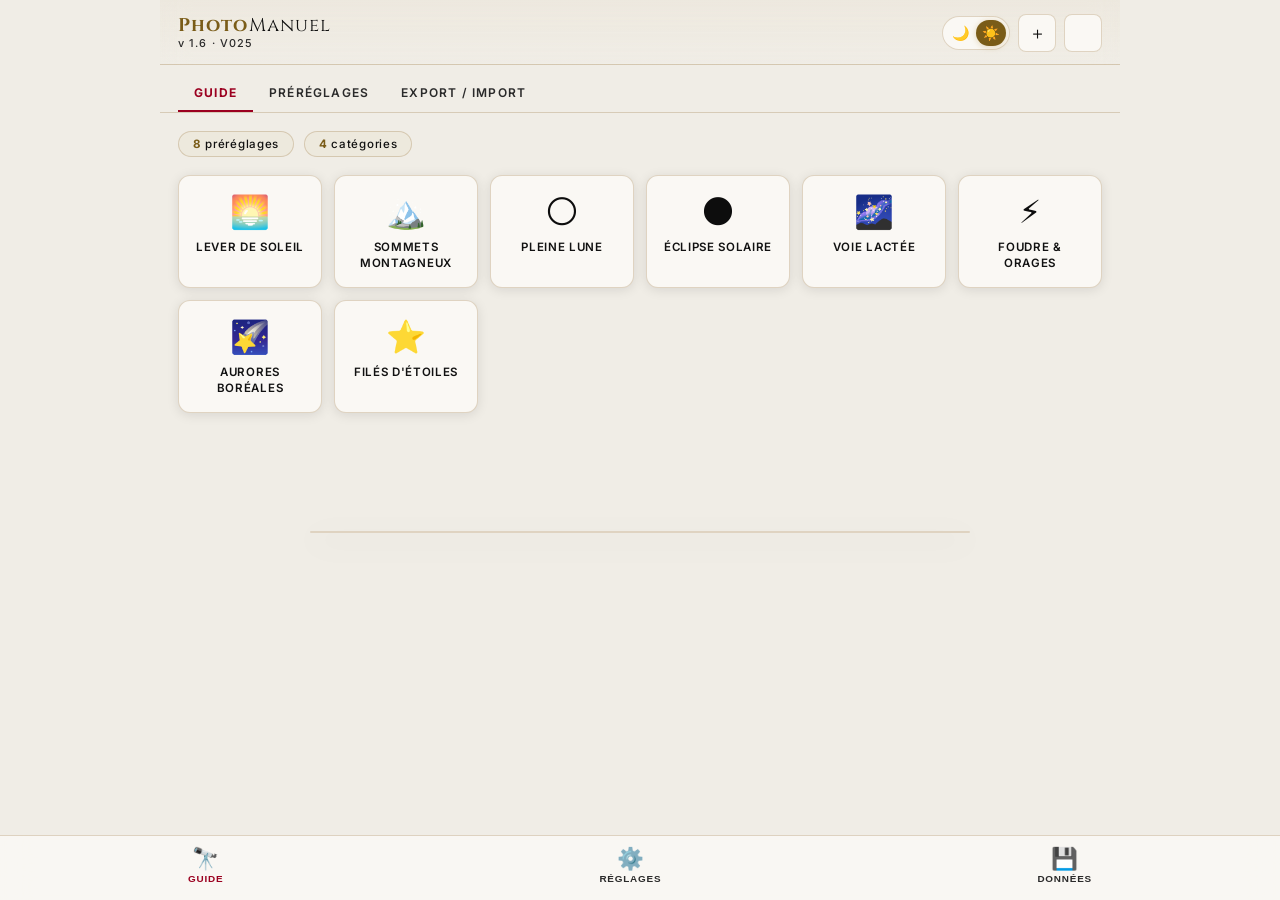
==== index.html @ f12b5c22 "Add files via upload" ====
<!-- 2026-09-20 01:22 (Paris) — V025 — (1) Flèches de navigation agrandies : boutons import/export (data-icon="swap") et agrandir du drawer (data-icon="expand") rendus en SVG via ICONS (js/utils.js, injection dans js/init.js). (2) Pop-up fiche détail de contrôle : ajout de #ctrl-overlay/#ctrl-popup + scripts js/control-data.js et js/control-popup.js. (3) En-tête : V023→V025. -->
<!-- 2026-09-14 01:20 (Paris) — V023 — Ancrage natif de la vue Objectif : ajout des 5 ancres invisibles <circle id="anchor-..."> (ring-focus, ring-zoom, ring-aperture-lens, switch-focus-range, switch-aperture-mode) juste après la balise fermante </g> de lens-hscale-fix, dans le repère final du viewBox (3180×2120) — donc PAS mises à l'échelle une seconde fois par le scale(1.5,1) du groupe. Positions posées par l'utilisateur avec editeur-ancres-vue-objectif.html. La vue Objectif n'est donc plus en repli sur les coordonnées % de CONTROL_COORDS.lens (js/schema-data.js), à l'image des vues avant/arrière. -->
<!-- 2026-09-13 (Paris) — V022 — Correction de la déformation (compression horizontale) de la vue Objectif : le SVG de l'objectif était dessiné pour un viewBox carré (2120×2120) alors que le sujet réel (objectif zoom) est nettement plus large que haut. On enveloppe désormais tout le contenu du SVG objectif dans un <g id="lens-hscale-fix" transform="scale(1.5,1)"> et on élargit le viewBox en conséquence (0 0 3180 2120, soit ×1.5 en largeur, hauteur inchangée) pour restaurer des proportions réalistes (ratio ~3:2, cohérent avec le ratio de la vue avant qui provient de la même caméra/capteur). Comme la mise à l'échelle est uniforme sur toute la largeur ET appliquée à la fois au contenu et au viewBox, les coordonnées de secours en pourcentage (CONTROL_COORDS.lens dans schema-data.js) restent valides sans aucune modification (une position à x% avant reste à x% après, la transformation étant proportionnelle). Facteur 1.5 = estimation raisonnée (à ajuster visuellement si besoin en modifiant uniquement le scale(1.5,1) ET le viewBox width 3180 en conséquence, ex. scale(1.4,1) → viewBox "0 0 2968 2120"). Voir js/schema-drawer.js (VIEW_VIEWBOX.lens, VIEW_MAX_WIDTH_RATIO.lens) et css/styles.css (#svg-lens-wrap) pour les ajustements associés. -->
<!DOCTYPE html>
<html lang="fr" data-theme="dark">
<head>
  <meta charset="UTF-8">
  <meta name="viewport" content="width=device-width, initial-scale=1.0, viewport-fit=cover">
  <meta name="theme-color" content="#0a0c10" id="meta-theme">
  <meta name="mobile-web-app-capable" content="yes">
  <meta name="apple-mobile-web-app-capable" content="yes">
  <meta name="apple-mobile-web-app-status-bar-style" content="black-translucent">
  <meta name="apple-mobile-web-app-title" content="PhotoManuel">
  <link rel="manifest" href="manifest.json">
  <link rel="preconnect" href="https://fonts.googleapis.com">
  <link href="https://fonts.googleapis.com/css2?family=Inter:wght@400;500;600;700&family=Cinzel:wght@600;700&display=swap" rel="stylesheet">
  <title>PhotoManuel — Réglages Manuels</title>
  <link rel="stylesheet" href="css/styles.css">
</head>
<body>
<div id="app">
  <header>
    <div class="logo">
      <div class="logo-title">Photo<span>Manuel</span></div>
      <div class="logo-version">v 1.6 · V025</div>
    </div>
    <div class="header-actions">
      <div class="theme-toggle">
        <button class="theme-btn active" id="btn-dark"  onclick="setTheme('dark')">🌙</button>
        <button class="theme-btn"        id="btn-light" onclick="setTheme('light')">☀️</button>
      </div>
      <button class="btn-icon" onclick="openAddModal()">＋</button>
      <button class="btn-icon" onclick="showTab('io')" data-icon="swap" aria-label="Export / Import"></button>
    </div>
  </header>
  <div class="tabs">
    <div class="tab active" onclick="showTab('guide')"  id="tab-guide">Guide</div>
    <div class="tab"        onclick="showTab('manage')" id="tab-manage">Préréglages</div>
    <div class="tab"        onclick="showTab('io')"     id="tab-io">Export / Import</div>
  </div>
  <section class="section active" id="section-guide">
    <div class="stats-row" id="stats-row"></div>
    <div class="category-grid" id="cat-grid"></div>
  </section>
  <section class="section" id="section-manage">
    <div style="display:flex;align-items:center;justify-content:space-between;margin-bottom:16px">
      <div class="section-label">Tous les préréglages</div>
      <button class="popup-edit-btn" onclick="openAddModal()">+ Nouveau</button>
    </div>
    <div class="preset-list" id="preset-list"></div>
  </section>
  <section class="section" id="section-io">
    <div class="io-card">
      <div class="io-title">📤 Exporter</div>
      <div class="io-desc">Sauvegardez tous vos préréglages dans un fichier JSON.</div>
      <button class="btn-primary" onclick="exportData()">Télécharger la sauvegarde</button>
    </div>
    <div class="io-card">
      <div class="io-title">📥 Importer</div>
      <div class="io-desc">Restaurez depuis un fichier JSON. <strong style="color:var(--amber)">Attention</strong> : remplace les données actuelles.</div>
      <div class="drop-zone" id="drop-zone" onclick="document.getElementById('file-input').click()">
        <div class="drop-zone-icon">📂</div>Déposez un fichier JSON ici ou cliquez pour parcourir
      </div>
      <input type="file" id="file-input" accept=".json" style="display:none" onchange="importData(this)">
    </div>
    <div class="io-card">
      <div class="io-title">🔄 Réinitialiser</div>
      <div class="io-desc">Restaurer les préréglages d'usine.</div>
      <button class="btn-danger" onclick="resetDefaults()" style="margin-left:0">Réinitialiser les données</button>
    </div>
  </section>
</div>

<!-- POPUP DÉTAIL -->
<div class="popup-overlay" id="popup-overlay">
  <div class="popup" id="popup-content"></div>
</div>

<!-- DRAWER SCHÉMA (glisse depuis la droite) -->
<div class="sheet-overlay" id="sheet-overlay" onclick="handleSheetOverlayClick(event)">
  <div class="bottom-sheet" id="bottom-sheet">
    <div class="sheet-handle-bar">
      <div class="sheet-handle" onclick="closeSheet()">📷 Boîtier</div>
    </div>
    <div class="sheet-header">
      <div style="flex:1;min-width:0">
        <div class="sheet-title">Fujifilm X-S20</div>
        <div class="sheet-subtitle" id="sheet-subtitle">Réglages par défaut</div>
      </div>
      <button class="sheet-expand" id="sheet-expand" onclick="toggleExpand()" title="Agrandir" data-icon="expand" aria-label="Agrandir"></button>
      <button class="sheet-close" onclick="closeSheet()">✕</button>
    </div>
    <!-- ═══ NOUVEAU DRAWER : LCD + MINI-CARTES + SCHÉMA ═══ -->
    <!-- Onglets principaux du drawer -->
    <div class="sheet-view-tabs">
      <button class="svt active" id="svt-controls" onclick="switchDrawerTab('controls')">🎛 Commandes</button>
      <button class="svt" id="svt-screen"   onclick="switchDrawerTab('screen')">📺 Écran</button>
      <button class="svt" id="svt-schema"   onclick="switchDrawerTab('schema')">📷 Schéma</button>
    </div>
    <div class="sheet-body">

      <!-- ════ ONGLET COMMANDES : mini-cartes ════ -->
      <div class="drawer-tab active" id="dtab-controls">
        <div class="control-cards" id="control-cards"></div>
      </div>

      <!-- ════ ONGLET ÉCRAN : Info + Live View ════ -->
      <div class="drawer-tab" id="dtab-screen">
        <div class="screen-sub-tabs">
          <button class="sst active" id="sst-info"     onclick="switchScreenTab('info')">ℹ️ Info</button>
          <button class="sst"        id="sst-liveview" onclick="switchScreenTab('liveview')">🎥 Live View</button>
        </div>
        <!-- Sous-onglet INFO -->
        <div class="screen-tab active" id="stab-info">
          <div class="lcd-screen" id="lcd-screen">
            <div class="lcd-header">
              <span class="lcd-mode">M</span>
              <span class="lcd-preset-name" id="lcd-preset-name">—</span>
              <span class="lcd-cond" id="lcd-cond"></span>
            </div>
            <div class="lcd-main-row">
              <div class="lcd-param"><div class="lcd-p-label">Av</div><div class="lcd-p-value" id="lcd-av">—</div></div>
              <div class="lcd-sep">|</div>
              <div class="lcd-param"><div class="lcd-p-label">Tv</div><div class="lcd-p-value" id="lcd-tv">—</div></div>
              <div class="lcd-sep">|</div>
              <div class="lcd-param"><div class="lcd-p-label">ISO</div><div class="lcd-p-value" id="lcd-iso">—</div></div>
            </div>
            <div class="lcd-sub-row">
              <div class="lcd-sub-item" id="lcd-wb-blk"><span class="lcd-sub-label">WB</span><span class="lcd-sub-value" id="lcd-wb">—</span></div>
              <div class="lcd-sub-item" id="lcd-metering-blk"><span class="lcd-sub-label">⊙</span><span class="lcd-sub-value" id="lcd-metering">—</span></div>
              <div class="lcd-sub-item" id="lcd-af-blk"><span class="lcd-sub-label">AF</span><span class="lcd-sub-value" id="lcd-af">—</span></div>
              <div class="lcd-sub-item" id="lcd-drive-blk"><span class="lcd-sub-label">□</span><span class="lcd-sub-value" id="lcd-drive">—</span></div>
            </div>
            <div class="lcd-bar">
              <span class="lcd-bar-item" id="lcd-focal">—</span>
              <span class="lcd-bar-sep">·</span>
              <span class="lcd-bar-item" id="lcd-format">RAW</span>
            </div>
          </div>
        </div>
        <!-- Sous-onglet LIVE VIEW -->
        <div class="screen-tab" id="stab-liveview">
          <div class="liveview-wrap">
            <div class="lv-frame">
              <div class="lv-corner tl"></div><div class="lv-corner tr"></div>
              <div class="lv-corner bl"></div><div class="lv-corner br"></div>
              <div class="lv-center-cross"></div>
              <div class="lv-grid"></div>
            </div>
            <div class="lv-overlay-top">
              <span class="lv-val" id="lv-av" data-label="Av">—</span>
              <span class="lv-val" id="lv-tv" data-label="Tv">—</span>
              <span class="lv-val" id="lv-iso" data-label="ISO">—</span>
              <span class="lv-mode">M</span>
            </div>
            <div class="lv-overlay-bottom">
              <span class="lv-val-sm" id="lv-wb">WB —</span>
              <span class="lv-val-sm" id="lv-af">AF —</span>
              <span class="lv-val-sm" id="lv-drive">□ —</span>
              <span class="lv-val-sm" id="lv-format">RAW</span>
            </div>
            <div class="lv-histo">
              <svg id="lv-histo-svg" viewBox="0 0 80 30" width="80" height="30"></svg>
            </div>
          </div>
        </div>
      </div>

      <!-- ════ ONGLET SCHÉMA : vues annotées ════ -->
      <div class="drawer-tab" id="dtab-schema">
        <div class="schema-views-col">
        <div class="schema-sub-tabs">
          <button class="svt active" id="svt-front" onclick="switchView('front')">📷 Face avant</button>
          <button class="svt" id="svt-lens"  onclick="switchView('lens')">🔭 Objectif</button>
          <button class="svt" id="svt-back"  onclick="switchView('back')">🔄 Face arrière</button>
        </div>
        <div class="anno-wrap schema-view active" id="view-front">
          <div class="svg-wrap" id="svg-real-wrap" style="position:relative">
            <svg version="1.1" xmlns="http://www.w3.org/2000/svg" viewBox="0 0 2048 1365" width="100%" height="auto" preserveAspectRatio="xMidYMid meet" id="xs20-svg">
<!-- fond transparent -->
<circle id="anchor-dial-shutter" cx="557.8" cy="110.4" r="1" fill="#000" opacity="0" pointer-events="none"/>
<circle id="anchor-btn-iso" cx="505.3" cy="207.4" r="1" fill="#000" opacity="0" pointer-events="none"/>
<circle id="anchor-btn-shutter" cx="404.2" cy="272.0" r="1" fill="#000" opacity="0" pointer-events="none"/>
<circle id="anchor-btn-q" cx="392.1" cy="179.1" r="1" fill="#000" opacity="0" pointer-events="none"/>
<circle id="anchor-dial-top-front" cx="327.4" cy="453.9" r="1" fill="#000" opacity="0" pointer-events="none"/>
<path transform="translate(0,0)" fill="rgb(0,0,0)" d="M 1149.32 26.1906 C 1157.65 25.9908 1166.14 28.6025 1174.12 30.8311 L 1181.78 27.713 C 1188.23 29.0524 1196.86 30.6672 1202.96 32.8085 C 1211.66 35.8635 1221.23 41.3481 1230.24 43.4411 C 1253.76 48.9073 1277.4 53.2313 1300.92 58.8981 C 1332.46 31.9282 1411.58 48.2268 1447.44 62.3671 C 1454.17 66.0825 1460.24 69.978 1466.72 74.2617 C 1487.16 89.1809 1532.05 95.4967 1547.68 112.833 C 1590.05 159.854 1606.88 238.653 1608.43 297.486 C 1613.2 297.096 1617.98 296.756 1622.76 296.466 C 1663.52 293.978 1728.98 297.223 1762.61 325.3 C 1774.18 334.963 1776.62 347.729 1777.31 362.042 C 1792.87 363.516 1843.14 369.143 1854.19 380.717 C 1876.08 403.639 1887.98 449.01 1901.28 478.108 C 1903.71 483.42 1913.71 494.727 1917.83 499.956 C 1921.6 524.164 1918.44 556.308 1919.22 581.549 C 1921.24 646.38 1917.09 711.771 1916.77 776.346 L 1916.17 1006.86 L 1916.98 1101.49 C 1917.11 1123.9 1919.54 1180.66 1907.46 1202.57 C 1905.52 1206.09 1882.22 1224.75 1877.7 1228.4 C 1826.54 1269.72 1771.92 1324.87 1700.93 1321.06 C 1661.54 1318.98 1621.7 1308.06 1583.32 1299.2 L 1444.06 1267.44 L 923.217 1149.02 C 854.972 1132.58 785.337 1117.31 716.842 1101.55 L 650.148 1086.04 C 596.793 1073.43 602.829 1068.99 554.815 1094.1 L 485.716 1130.4 C 466.676 1140.32 446.798 1152.31 425.891 1157.6 C 370.026 1171.72 233.886 1144.18 184.072 1114.06 C 168.737 1104.79 154.868 1090.48 150.697 1072.54 C 146.367 1053.92 148.343 1001.87 148.257 979.655 L 147.976 772.051 L 147.97 531.225 L 147.964 465.159 C 147.957 455.573 147.841 415.008 150.469 407.294 C 163.343 369.502 189.68 315.414 209.716 282.414 C 255.894 206.358 346.468 126.683 434.203 106.362 C 438.581 98.4459 452.087 93.5888 460.241 91.3751 C 513.162 77.0084 647.454 80.5046 682.397 129.225 C 695.738 132.019 711.305 135.984 724.429 139.476 C 782.902 109.172 935.542 105.317 977.202 164.31 C 987.493 151.307 1008.49 124.632 1019.44 113.759 C 1034.08 103.582 1053.23 87.4223 1068.25 79.0012 C 1087.81 68.0322 1129.71 31.95 1149.32 26.1906 z"/>
<path transform="translate(0,0)" fill="rgb(254,254,254)" d="M 1024.56 474.394 C 1034.24 472.978 1050.65 473.532 1060.57 473.742 C 1156.89 475.785 1243.5 517.339 1315.03 580.253 C 1404.23 657.325 1458.7 767.034 1466.16 884.686 C 1471.37 966.878 1446.61 1051.83 1391.66 1114.1 C 1348.15 1163.51 1286.7 1193.47 1220.98 1197.32 C 1220.04 1197.44 1219.09 1197.54 1218.15 1197.62 C 1198.12 1199.48 1176.98 1197.83 1157.14 1195 C 1083.05 1183.95 1013.52 1152.42 956.37 1103.99 C 860.152 1023.9 792.192 904.12 780.799 778.886 C 773.026 700.367 796.945 621.998 847.237 561.201 C 894.76 504.47 952.298 480.916 1024.56 474.394 z"/>
<path transform="translate(0,0)" fill="rgb(0,0,0)" d="M 1025.91 482.56 C 1026.42 482.514 1026.94 482.473 1027.46 482.437 C 1119.19 475.898 1232.96 524.489 1302.47 583.196 C 1387.67 655.156 1444.72 775.738 1452.75 887.074 C 1458.74 966.061 1432.57 1044.12 1380.17 1103.53 C 1334.54 1156.04 1281.38 1179.41 1212.75 1184.15 C 1211.67 1184.24 1210.58 1184.32 1209.5 1184.39 C 1190.35 1185.57 1166.89 1183.77 1147.91 1180.97 C 1071.59 1169.7 1007.12 1138.3 949.471 1087.4 C 875.053 1021.68 822.965 934.405 800.448 837.708 C 795.104 815.404 790.177 788.786 788.854 765.899 C 784.605 692.414 808.794 615.893 858.334 560.865 C 904.099 510.032 958.475 486.412 1025.91 482.56 z"/>
<path transform="translate(0,0)" fill="rgb(254,254,254)" d="M 1038.55 486.454 C 1131.56 485.379 1232 528.974 1302.42 588.693 C 1384.9 658.65 1441.45 779.906 1448.77 887.723 C 1454.58 965.543 1428.79 1042.42 1377.23 1101 C 1329.84 1155.03 1276.92 1176.13 1206.5 1180.84 L 1205.15 1180.89 C 1107.84 1183.97 1009.61 1140.11 940.196 1073.53 C 874.987 1010.98 828.832 933.125 806.592 845.307 C 799.183 816.053 793.053 787.154 792.291 756.807 C 790.115 645.257 852.941 530.456 964.093 497.116 C 990.608 489.164 1011 487.301 1038.55 486.454 z"/>
<path transform="translate(0,0)" fill="rgb(0,0,0)" d="M 1037.91 545.411 C 1109.45 537.31 1183.37 569.044 1238.62 612.162 C 1252.02 622.622 1264.14 634.38 1276.16 646.361 C 1336.17 706.14 1375.04 777.426 1385.42 862.19 C 1392.89 923.208 1383.15 993.189 1344.28 1042.78 C 1307.98 1089.11 1255.76 1112.96 1198.35 1119.81 C 1119.45 1123.43 1048.24 1094.26 987.55 1044.73 C 868.608 947.661 789.602 748.106 896.592 614.854 C 931.897 570.883 983.005 550.51 1037.91 545.411 z"/>
<path transform="translate(0,0)" fill="rgb(254,254,254)" d="M 1025.69 639.415 C 1047 643.199 1068.2 648.404 1089.34 653.074 L 1184.95 674.038 L 1269.78 692.871 C 1287.05 696.719 1304.6 700.135 1321.62 704.919 C 1323.29 726.801 1322.4 749.433 1322.68 771.413 C 1323.08 826.799 1323.18 882.187 1322.97 937.574 C 1292.02 928.574 1259.75 922.347 1228.34 915.075 C 1160.6 899.393 1092.52 884.438 1025.1 867.48 C 1024.14 825.187 1024.95 782.712 1024.98 740.402 C 1025 706.905 1023.86 672.853 1025.69 639.415 z"/>
<path transform="translate(0,0)" fill="rgb(254,254,254)" d="M 1082.19 576.234 C 1092.21 574.911 1103.23 575.94 1113.23 577.292 C 1151.25 582.435 1183 597.961 1214.62 619.182 C 1224.08 625.53 1233.7 636.012 1245.13 638.446 C 1250.5 639.59 1254.64 638.49 1259.19 635.67 C 1278.18 657.107 1300.01 674.794 1316.01 699.029 C 1218.45 675.571 1119.65 656.781 1021.85 634.309 C 1020.21 666.696 1021.23 699.625 1021.22 732.058 C 1020.94 778.259 1021.02 824.462 1021.48 870.662 C 1050.07 878.71 1079.88 884.365 1108.84 891.165 C 1181.54 908.237 1254.53 924.474 1326.98 942.594 L 1327.12 889.05 L 1326.03 712.739 C 1349.39 745.976 1363.28 778.692 1367.17 819.195 C 1371.4 863.183 1362.11 920.26 1333.31 955.299 C 1319.6 958.951 1306.71 968.164 1293.6 973.808 C 1252.5 991.5 1205.07 992.448 1162.25 980.789 C 1110.71 966.754 1058.44 931.878 1031.6 884.911 C 1029.14 884.693 1025.6 884.615 1023.49 883.244 C 1009.36 874.057 990.396 810.566 986.574 792.582 C 974.685 736.631 980.88 676.752 1012.53 628.173 C 1022.44 612.956 1039 591.875 1055.42 583.899 C 1063.62 579.914 1073.29 578.106 1082.19 576.234 z"/>
<path transform="translate(0,0)" fill="rgb(254,254,254)" d="M 1032.27 560.98 C 1056.33 561.101 1077.49 563.01 1100.85 568.453 C 1095.85 571.229 1094.57 568.66 1091.23 570.43 C 986.2 586.108 938.943 659.105 944.59 761.362 C 946.937 803.857 963.196 882.536 996.406 912.08 C 1000.33 913.088 1005.91 913.911 1010.03 914.638 C 1001.51 917.487 975.823 925.289 985.171 939.394 C 1011.47 979.073 1057.89 1012.79 1100.65 1031.4 C 1168.43 1060.91 1267.92 1066.44 1323.62 1010.02 C 1328.35 1005.23 1324.24 997.164 1327.04 996.084 C 1346.76 988.481 1357.43 970.383 1367.85 953.234 C 1354.21 994.013 1332.53 1022.88 1297.34 1047.18 C 1289.81 1052.38 1277.33 1060.01 1272.61 1067.65 C 1269.69 1072.36 1272.01 1078.03 1273.42 1083.26 C 1247.51 1090.95 1230.24 1095.01 1202.81 1094.84 C 1145 1094.47 1094.98 1068.27 1046.53 1039.39 C 1037.02 1033.72 1016.77 1021.92 1009.38 1014.4 L 1008.89 995.658 C 991.631 977.495 970.134 954.33 956.53 933.745 C 922.931 882.906 896.916 810.317 897.02 749.291 L 883.637 739.306 C 886.547 704.513 894.106 671.963 911.211 641.327 C 932.717 602.808 955.658 577.94 998.487 564.942 C 1008.76 579.972 1020.52 567.607 1032.27 560.98 z"/>
<path transform="translate(0,0)" fill="rgb(254,254,254)" d="M 1383.36 913.925 C 1383.3 914.955 1383.23 915.984 1383.15 917.012 C 1377.98 976.718 1360.87 1028.85 1313.46 1068.25 C 1270.57 1103.87 1215.17 1120.78 1159.7 1115.17 C 1072.1 1107 990.999 1054.03 936.528 986.982 C 880.005 917.834 843.011 826.12 851.885 735.81 C 857.303 680.684 881.816 627.832 925.064 592.316 C 968.348 556.77 1027.44 544.56 1082.29 550.146 C 1137.09 555.729 1189 579.047 1232.5 612.368 C 1237.98 616.57 1252.97 627.649 1257.09 632.723 L 1255.56 633.777 C 1252.72 633.974 1245.63 634.508 1243.49 633.259 C 1225.98 623.064 1209.08 610.594 1191.5 600.195 C 1145.46 572.959 1097.63 558.744 1044.14 556.863 C 1028.86 556.326 1014.27 556.399 999.393 560.227 C 955.23 571.586 918.718 599.563 896.212 639.17 C 880.87 666.168 870.833 697.44 867.744 728.278 C 866.81 737.599 863.603 749.054 863.208 758.24 C 861.938 787.802 867.476 819.682 874.98 847.944 C 890.078 904.803 917.608 952.312 957.308 995.511 C 965.208 1004.11 977.054 1017.88 987.19 1023.69 C 973.02 1005.06 953.184 985.806 937.402 965.284 C 889.005 902.352 866.261 827.236 865.884 748.24 C 870.935 752.217 874.294 754.444 879.774 757.857 C 880.733 816.038 902.326 886.447 933.823 935.316 C 948.695 958.391 972.566 986.449 991.207 1006.94 C 991.092 1011.52 989.356 1024.07 991.437 1027.51 C 1003.69 1047.72 1084.48 1085.76 1109.55 1094.85 C 1123.36 1099.86 1137.92 1103.41 1152.34 1106.13 C 1196.94 1114.56 1239.51 1111.24 1277.64 1085.25 L 1275.23 1070.61 C 1284.45 1059.7 1302.5 1049.28 1314.01 1039.74 C 1357.63 1003.57 1372.03 966.714 1381.32 913.314 L 1383.36 913.925 z"/>
<path transform="translate(0,0)" fill="rgb(254,254,254)" d="M 1008.93 919.098 C 1015.74 925.101 1020.47 934.597 1026.74 941.423 C 1081.67 1001.28 1182.37 1040.32 1261.37 1008.76 C 1272.31 1004.38 1302.1 983.197 1310.02 983.997 C 1313.24 984.322 1315.84 987.015 1317.72 989.46 C 1320.62 993.234 1323.91 999.132 1323.14 1004.03 C 1322.3 1009.32 1311.07 1015.8 1306.83 1018.83 C 1296.04 1026.08 1285.43 1032.47 1273.24 1037.08 C 1218.25 1057.89 1151.69 1049.92 1098.94 1026.08 C 1061.29 1008.96 1027.79 983.886 1000.75 952.593 C 996.751 947.995 989.723 941.071 988.038 935.262 C 987.468 933.296 987.884 931.661 988.834 929.92 C 992.261 923.638 1002.58 921.173 1008.93 919.098 z"/>
<path transform="translate(0,0)" fill="rgb(0,0,0)" d="M 1022.36 952.569 C 1025.4 951.731 1028.66 952.61 1030.86 954.865 C 1033.07 957.12 1033.87 960.395 1032.96 963.416 C 1032.06 966.436 1029.58 968.726 1026.5 969.394 C 1021.91 970.388 1017.37 967.551 1016.25 962.994 C 1015.13 958.437 1017.84 953.816 1022.36 952.569 z"/>
<path transform="translate(0,0)" fill="rgb(254,254,254)" d="M 1022.23 957.734 C 1023.91 956.492 1026.27 956.769 1027.62 958.366 C 1028.97 959.963 1028.85 962.333 1027.34 963.784 C 1026.28 964.811 1024.73 965.16 1023.33 964.688 C 1021.92 964.217 1020.9 963.005 1020.67 961.543 C 1020.44 960.081 1021.04 958.613 1022.23 957.734 z"/>
<path transform="translate(0,0)" fill="rgb(0,0,0)" d="M 1275.61 1013.86 C 1279.72 1012.14 1284.46 1013.91 1286.42 1017.91 C 1288.37 1021.91 1286.87 1026.75 1282.99 1028.93 C 1280.27 1030.46 1276.93 1030.36 1274.32 1028.67 C 1271.7 1026.98 1270.23 1023.98 1270.5 1020.88 C 1270.77 1017.77 1272.74 1015.07 1275.61 1013.86 z"/>
<path transform="translate(0,0)" fill="rgb(254,254,254)" d="M 1277.58 1017.79 C 1279.62 1017.03 1281.9 1017.93 1282.85 1019.89 C 1283.8 1021.84 1283.11 1024.2 1281.25 1025.33 C 1279.89 1026.15 1278.17 1026.14 1276.82 1025.28 C 1275.48 1024.43 1274.73 1022.89 1274.89 1021.31 C 1275.05 1019.72 1276.09 1018.36 1277.58 1017.79 z"/>
<path transform="translate(0,0)" fill="rgb(0,0,0)" d="M 1049.69 978.616 C 1052.51 977.469 1055.74 977.949 1058.1 979.87 C 1060.47 981.79 1061.6 984.847 1061.06 987.846 C 1060.52 990.846 1058.39 993.313 1055.5 994.285 C 1051.22 995.725 1046.57 993.504 1045 989.269 C 1043.43 985.033 1045.5 980.316 1049.69 978.616 z"/>
<path transform="translate(0,0)" fill="rgb(254,254,254)" d="M 1051.18 982.594 C 1052.54 981.955 1054.13 982.095 1055.36 982.961 C 1056.58 983.827 1057.24 985.285 1057.09 986.775 C 1056.94 988.266 1055.99 989.558 1054.62 990.158 C 1052.54 991.066 1050.11 990.135 1049.17 988.068 C 1048.24 986.001 1049.13 983.563 1051.18 982.594 z"/>
<path transform="translate(0,0)" fill="rgb(0,0,0)" d="M 1144.99 1021.84 C 1149.52 1020.85 1153.98 1023.74 1154.94 1028.28 C 1155.89 1032.81 1152.97 1037.26 1148.43 1038.18 C 1143.93 1039.1 1139.54 1036.21 1138.59 1031.72 C 1137.65 1027.22 1140.51 1022.81 1144.99 1021.84 z"/>
<path transform="translate(0,0)" fill="rgb(254,254,254)" d="M 1144.2 1026.7 C 1145.33 1025.7 1146.91 1025.4 1148.32 1025.91 C 1149.74 1026.42 1150.76 1027.67 1150.98 1029.15 C 1151.21 1030.64 1150.6 1032.13 1149.4 1033.03 C 1147.64 1034.36 1145.16 1034.06 1143.76 1032.36 C 1142.37 1030.66 1142.56 1028.17 1144.2 1026.7 z"/>
<path transform="translate(0,0)" fill="rgb(0,0,0)" d="M 1079.44 997.755 C 1082.15 996.442 1085.36 996.694 1087.83 998.413 C 1090.31 1000.13 1091.66 1003.05 1091.37 1006.05 C 1091.08 1009.05 1089.2 1011.66 1086.44 1012.88 C 1082.29 1014.72 1077.42 1012.88 1075.51 1008.76 C 1073.6 1004.63 1075.35 999.737 1079.44 997.755 z"/>
<path transform="translate(0,0)" fill="rgb(254,254,254)" d="M 1080.39 1002.7 C 1081.46 1001.61 1083.05 1001.23 1084.5 1001.72 C 1085.94 1002.2 1086.98 1003.48 1087.16 1004.99 C 1087.34 1006.51 1086.64 1007.99 1085.35 1008.81 C 1083.66 1009.89 1081.42 1009.52 1080.15 1007.96 C 1078.89 1006.4 1078.99 1004.14 1080.39 1002.7 z"/>
<path transform="translate(0,0)" fill="rgb(0,0,0)" d="M 1111.91 1012.44 C 1114.84 1011.61 1118 1012.46 1120.12 1014.65 C 1122.23 1016.85 1122.97 1020.03 1122.02 1022.93 C 1121.08 1025.83 1118.61 1027.98 1115.6 1028.51 C 1111.28 1029.27 1107.12 1026.51 1106.13 1022.23 C 1105.15 1017.95 1107.69 1013.65 1111.91 1012.44 z"/>
<path transform="translate(0,0)" fill="rgb(254,254,254)" d="M 1112.88 1016.62 C 1114.28 1016.15 1115.82 1016.46 1116.92 1017.44 C 1118.02 1018.42 1118.51 1019.92 1118.19 1021.36 C 1117.88 1022.8 1116.82 1023.97 1115.42 1024.41 C 1113.27 1025.08 1110.99 1023.9 1110.3 1021.77 C 1109.6 1019.63 1110.75 1017.34 1112.88 1016.62 z"/>
<path transform="translate(0,0)" fill="rgb(0,0,0)" d="M 1241.76 1023.86 C 1244.49 1022.67 1247.64 1023.05 1250 1024.84 C 1252.37 1026.64 1253.58 1029.57 1253.17 1032.51 C 1252.76 1035.46 1250.79 1037.95 1248.02 1039.02 C 1243.86 1040.64 1239.16 1038.64 1237.46 1034.51 C 1235.76 1030.38 1237.67 1025.64 1241.76 1023.86 z"/>
<path transform="translate(0,0)" fill="rgb(254,254,254)" d="M 1243.39 1027.75 C 1245.27 1026.84 1247.53 1027.54 1248.55 1029.36 C 1249.58 1031.17 1249.02 1033.47 1247.27 1034.6 C 1246.04 1035.4 1244.47 1035.45 1243.19 1034.74 C 1241.91 1034.02 1241.13 1032.65 1241.18 1031.18 C 1241.22 1029.72 1242.07 1028.4 1243.39 1027.75 z"/>
<path transform="translate(0,0)" fill="rgb(0,0,0)" d="M 1209.86 1027.99 C 1212.78 1027.14 1215.94 1027.97 1218.06 1030.16 C 1220.17 1032.35 1220.9 1035.54 1219.94 1038.43 C 1218.99 1041.32 1216.51 1043.44 1213.5 1043.94 C 1209.23 1044.65 1205.14 1041.9 1204.18 1037.68 C 1203.21 1033.46 1205.7 1029.21 1209.86 1027.99 z"/>
<path transform="translate(0,0)" fill="rgb(0,0,0)" d="M 1177.18 1026.99 C 1181.53 1025.81 1186.01 1028.39 1187.17 1032.75 C 1188.34 1037.1 1185.75 1041.57 1181.4 1042.73 C 1177.05 1043.89 1172.59 1041.31 1171.43 1036.97 C 1170.26 1032.62 1172.84 1028.16 1177.18 1026.99 z"/>
<path transform="translate(0,0)" fill="rgb(254,254,254)" d="M 1036.93 591.155 C 1037.43 592.705 1030.18 599.617 1028.66 601.261 C 1012.02 619.369 999.194 638.542 990.441 661.614 C 966.241 725.398 976.399 797.84 1004.08 858.75 C 1007.33 865.882 1012.72 881.095 1018.82 885.893 C 1021.36 887.883 1025.35 887.851 1027.69 889.556 C 1031 891.97 1042.16 908.673 1046.84 913.865 C 1072.93 942.849 1105.63 965.103 1142.16 978.734 C 1189.65 996.44 1243.79 997.732 1291.34 979.306 C 1305 974.014 1317.31 966.36 1330.57 960.284 C 1325 966.963 1318.82 971.137 1312.44 976.81 L 1312.77 978.24 C 1317.78 978.106 1321.56 975.636 1325.19 972.405 C 1353.06 947.647 1368.88 893.306 1371.39 857.37 C 1372.38 843.197 1370.61 829.168 1371.33 815.154 L 1373.16 819.683 C 1381.14 856.723 1383.93 902.209 1369.43 937.952 C 1360.27 960.519 1348.08 984.009 1324.44 993.965 C 1320.87 987.677 1316.27 982.987 1310.77 978.353 C 1310.41 978.462 1310.05 978.578 1309.68 978.68 C 1301.9 980.854 1295.25 984.539 1288.06 988.112 C 1244.52 1009.75 1185.61 1007.3 1140.41 992.067 C 1103.33 979.298 1070.04 957.427 1043.6 928.458 C 1035.75 919.939 1028.97 910.626 1021.52 901.792 C 1018.8 898.559 1014.71 897.765 1011.61 894.956 C 1003.88 887.954 998.158 875.826 993.576 866.503 C 966.543 811.491 958.352 725.798 978.324 667.651 C 988.525 637.955 1008.01 605.336 1036.93 591.155 z"/>
<path transform="translate(0,0)" fill="rgb(254,254,254)" d="M 1008.63 607 L 1009.17 607.33 C 1004.28 616.762 996.019 625.471 990.421 634.82 C 955.983 692.331 959.04 761.256 974.959 823.998 C 980.193 844.628 987.494 866.82 999.036 884.862 C 1004.69 893.693 1012.68 898.561 1019.67 905.93 C 1026.27 912.888 1032.06 920.685 1038.49 927.819 C 1055.22 946.376 1073.77 961.704 1095.27 974.408 C 1151.08 1007.39 1212.99 1013.42 1275.12 997.42 C 1268.62 1000.86 1262.13 1003.76 1255.32 1006.5 C 1227.51 1015.98 1197.44 1016.29 1168.61 1011.9 C 1119.84 1004.33 1074.63 981.786 1039.23 947.398 C 1029.31 937.605 1021.28 926.286 1011.83 916.117 C 1005.14 908.921 995.38 907.411 989.178 898.766 C 956.39 853.062 942.49 764.489 950.966 709.493 C 957.243 668.77 974.806 631.697 1008.63 607 z"/>
<path transform="translate(0,0)" fill="rgb(254,254,254)" d="M 890.793 754.011 C 893.605 754.657 892.932 758.889 893.122 761.348 C 895.021 785.93 899.297 808.926 906.207 832.605 C 925.491 898.68 956.31 948.813 1004.79 997.167 L 995.55 1003.81 L 993.826 1003.24 C 923.982 930.248 891.27 858.27 882.683 757.622 L 890.793 754.011 z"/>
<path transform="translate(0,0)" fill="rgb(254,254,254)" d="M 1007.16 1020.04 C 1016.7 1023.85 1029.19 1034.2 1038.17 1039.82 C 1087.18 1070.49 1147.14 1100.13 1206.25 1098.84 C 1225.06 1098.43 1243.25 1094.83 1261.53 1090.66 C 1256.34 1093.46 1251.09 1095.87 1245.68 1098.19 C 1235.12 1101.74 1224.19 1104.1 1213.11 1105.23 C 1178.09 1108.85 1139.62 1103.24 1107.02 1090.01 C 1092.39 1084.08 1078.19 1076.26 1064.07 1069.2 C 1039.41 1056.86 1016.76 1044.6 995.285 1027.1 L 1007.16 1020.04 z"/>
<path transform="translate(0,0)" fill="rgb(254,254,254)" d="M 935.815 598.101 C 935.357 600.833 919.076 621.298 916.205 625.624 C 910.463 634.399 905.242 643.505 900.57 652.894 C 887.433 679.477 882.43 710.006 879.663 739.209 L 871.692 742.721 C 871.509 740.635 871.788 738.262 872.009 736.178 C 872.906 727.687 875.098 718.919 876.719 710.515 C 885.173 666.703 900.351 626.908 935.815 598.101 z"/>
<path transform="translate(0,0)" fill="rgb(254,254,254)" d="M 1003.4 1000.88 L 1004.87 1001.59 C 1006.01 1006.16 1005.74 1011.27 1005.82 1015.98 L 996.454 1022.04 C 995.727 1022.06 995.22 1021.66 994.584 1021.34 C 994.551 1016.37 994.746 1011.45 994.999 1006.49 L 1003.4 1000.88 z"/>
<path transform="translate(0,0)" fill="rgb(254,254,254)" d="M 879.625 741.892 C 880.009 741.983 880.407 742.029 880.778 742.164 C 884.021 743.349 887.211 746.08 888.235 749.234 C 886.642 752.266 884.392 752.53 881.356 753.793 C 877.712 753.171 873.58 749.271 870.571 747.038 C 873.486 745.177 876.603 743.577 879.625 741.892 z"/>
<path transform="translate(0,0)" fill="rgb(254,254,254)" d="M 1009.67 560.37 L 1026.84 560.391 L 1016.04 566.347 C 1014.64 566.823 1013.22 567.283 1011.78 567.639 C 1009.6 568.18 1008.09 567.978 1006.2 566.728 C 1004.12 565.357 1004.04 565.149 1003.55 562.704 C 1005.46 560.405 1006.78 560.785 1009.67 560.37 z"/>
<path transform="translate(0,0)" fill="rgb(219,219,222)" d="M 1100.85 568.453 C 1107.3 569.851 1111.52 571.064 1117.8 573.118 C 1109.09 573.094 1100.17 571.059 1091.23 570.43 C 1094.57 568.66 1095.85 571.229 1100.85 568.453 z"/>
<path transform="translate(0,0)" fill="rgb(139,138,143)" d="M 1383.04 897.235 C 1383.86 901.969 1384.59 909.267 1383.36 913.925 L 1381.32 913.314 C 1381.82 908.182 1382.25 902.266 1383.04 897.235 z"/>
<path transform="translate(0,0)" fill="rgb(0,0,0)" d="M 947.551 508.107 C 972.015 510.532 984.495 546.61 955.676 555.722 C 927.944 551.795 919.245 514.789 947.551 508.107 z"/>
<path transform="translate(0,0)" fill="rgb(254,254,254)" d="M 942.797 513.771 C 962.078 512.399 971.958 527.977 965.198 545.392 L 963.387 546.92 L 961.918 546.589 C 955.069 536.12 948.201 525.05 942.797 513.771 z"/>
<path transform="translate(0,0)" fill="rgb(254,254,254)" d="M 939.488 515.74 C 943.922 526.947 957.66 546.217 958.584 549.194 L 956.413 550.983 C 937.951 547.688 929.506 532.844 939.488 515.74 z"/>
<path transform="translate(0,0)" fill="rgb(0,0,0)" d="M 1255.97 576.14 C 1259.12 575.994 1262.54 575.7 1265.62 576.521 C 1272.99 578.485 1279.74 584.793 1283.32 591.371 C 1286.34 596.91 1287.91 604.018 1285.83 610.142 C 1283.74 616.266 1279.66 619.409 1274.08 622.027 C 1270.9 622.199 1267.93 622.174 1264.81 621.45 C 1258.11 619.896 1252.14 614.885 1248.58 609.099 C 1245.03 603.338 1243.05 595.991 1244.81 589.301 C 1246.58 582.576 1250.28 579.44 1255.97 576.14 z"/>
<path transform="translate(0,0)" fill="rgb(254,254,254)" d="M 1256.04 580.906 C 1259.27 580.686 1262.58 580.588 1265.67 581.679 C 1271.8 583.887 1276.8 588.438 1279.57 594.332 C 1282.5 600.662 1282.46 606.301 1280.12 612.779 L 1279.1 613.35 C 1273.66 611.662 1259.29 586.988 1256.04 580.906 z"/>
<path transform="translate(0,0)" fill="rgb(254,254,254)" d="M 1253.07 582.515 C 1258.73 594.973 1268.69 604.123 1274.41 615.952 L 1272.9 617.678 C 1268.57 617.423 1265.01 617.053 1261.2 614.711 C 1255.44 611.168 1250.8 605.549 1249.42 598.825 C 1248.1 592.397 1249.62 587.885 1253.07 582.515 z"/>
<path transform="translate(0,0)" fill="rgb(0,0,0)" d="M 1258.94 1118.23 C 1262.05 1117.79 1265.14 1117.36 1268.27 1117.89 C 1275.29 1119.08 1281.87 1123.99 1285.94 1129.7 C 1289.81 1135.13 1292.31 1142.41 1290.91 1149.11 C 1289.52 1155.73 1286.05 1159.39 1280.66 1162.93 C 1277.96 1163.52 1275.27 1164.14 1272.49 1163.74 C 1265.41 1162.71 1258.91 1158.45 1254.64 1152.8 C 1250.28 1147.03 1247.83 1139.58 1249.11 1132.35 C 1250.29 1125.64 1253.74 1122.07 1258.94 1118.23 z"/>
<path transform="translate(0,0)" fill="rgb(254,254,254)" d="M 1260.54 1122.66 C 1263.36 1122.52 1266.44 1122.48 1269.16 1123.3 C 1275.1 1125.07 1280.43 1129.25 1283.33 1134.74 C 1286.88 1141.48 1286.57 1147.68 1284.35 1154.78 L 1282.21 1155.39 C 1273.04 1146.81 1265.76 1133.98 1260.54 1122.66 z"/>
<path transform="translate(0,0)" fill="rgb(254,254,254)" d="M 1256.28 1125.49 C 1259.19 1127.59 1260.82 1132.82 1262.77 1135.96 C 1267.33 1143.26 1273.85 1149.76 1277.97 1157.09 L 1276.7 1158.85 C 1273.91 1158.86 1270.83 1158.34 1268.22 1157.28 C 1262.48 1154.96 1257.92 1150.41 1255.62 1144.66 C 1252.91 1137.9 1253.54 1132.08 1256.28 1125.49 z"/>
<path transform="translate(0,0)" fill="rgb(0,0,0)" d="M 1410.11 878.018 C 1412.52 877.899 1414.8 878.098 1417.16 878.622 C 1424.43 880.231 1431.19 886.077 1434.93 892.343 C 1438.28 897.949 1440.02 904.905 1438.25 911.331 C 1436.52 917.642 1432.74 920.628 1427.32 923.635 C 1424.24 923.883 1421.41 923.867 1418.39 923.146 C 1411.68 921.546 1405.54 916.655 1401.95 910.835 C 1398.4 905.087 1396.59 897.962 1398.41 891.307 C 1400.3 884.396 1404.23 881.355 1410.11 878.018 z"/>
<path transform="translate(0,0)" fill="rgb(254,254,254)" d="M 1409.58 883.056 C 1412.69 882.995 1415.5 883.147 1418.47 884.191 C 1424.66 886.365 1430 891.291 1432.46 897.38 C 1435.16 904.092 1434.37 909.974 1431.55 916.46 L 1430.05 916.399 C 1423.66 907.505 1411.79 893.708 1409.58 883.056 z"/>
<path transform="translate(0,0)" fill="rgb(254,254,254)" d="M 1405.17 886.637 C 1406.37 887.691 1425.78 915.678 1427.01 918.044 L 1426.01 919.831 C 1422.87 919.568 1419.5 919.25 1416.59 917.975 C 1410.8 915.435 1405.6 910.07 1403.56 904.049 C 1401.46 897.823 1402.22 892.412 1405.17 886.637 z"/>
<path transform="translate(0,0)" fill="rgb(0,0,0)" d="M 810.043 741.06 C 812.471 741.006 814.787 741.252 817.135 741.908 C 824.147 743.866 830.078 749.5 833.51 755.787 C 836.794 761.804 838.403 769.45 836.117 776.082 C 834.102 781.927 830.674 784.722 825.368 787.35 C 821.903 787.419 818.752 787.278 815.443 786.113 C 808.75 783.755 803.044 777.456 800.089 771.162 C 797.218 765.046 796.131 757.742 798.747 751.343 C 801.052 745.703 804.758 743.369 810.043 741.06 z"/>
<path transform="translate(0,0)" fill="rgb(254,254,254)" d="M 805.134 748.536 C 806.778 750.086 824.665 778.138 825.2 779.745 C 825.798 781.541 825.258 781.664 824.455 783.264 C 821.679 782.806 818.569 782.219 815.997 781.044 C 810.536 778.549 805.7 773.58 803.577 767.949 C 800.979 761.058 802.104 755.058 805.134 748.536 z"/>
<path transform="translate(0,0)" fill="rgb(254,254,254)" d="M 808.925 746.067 C 811.034 745.98 813.209 745.895 815.266 746.453 C 821.299 748.088 826.8 752.771 829.691 758.26 C 833.222 764.964 833.181 770.593 831.07 777.703 L 829.146 777.404 C 823.404 769.242 811.41 755.225 808.925 746.067 z"/>
<path transform="translate(0,0)" fill="rgb(0,0,0)" d="M 976.876 1061.03 C 979.334 1060.81 982.053 1060.69 984.511 1061.02 C 991.447 1061.92 998.72 1067.97 1002.66 1073.49 C 1006.32 1078.64 1008.65 1085.19 1007.32 1091.54 C 1006.08 1097.49 1002.87 1100.62 998.123 1103.91 C 994.947 1104.19 991.417 1104.4 988.282 1103.69 C 981.137 1102.06 974.391 1096.72 970.488 1090.61 C 967.253 1085.56 965.538 1079.37 967.059 1073.43 C 968.585 1067.46 971.917 1064.16 976.876 1061.03 z"/>
<path transform="translate(0,0)" fill="rgb(254,254,254)" d="M 974.292 1068.66 C 975.191 1069.49 975.009 1069.19 975.532 1070.06 C 980.922 1079.05 992.11 1089.15 995.817 1098 L 994.909 1099.67 C 994.676 1099.65 994.442 1099.61 994.208 1099.59 C 991.268 1099.26 988.296 1099.05 985.57 1097.8 C 979.609 1095.07 974.449 1090.12 972.333 1083.86 C 970.373 1078.05 971.71 1073.85 974.292 1068.66 z"/>
<path transform="translate(0,0)" fill="rgb(254,254,254)" d="M 977.102 1065.86 C 979.228 1065.7 981.548 1065.47 983.652 1065.89 C 989.712 1067.09 995.937 1072.12 999.236 1077.22 C 1003.1 1083.2 1003.48 1087.92 1002.03 1094.76 L 1000.34 1094.97 C 992.551 1087.56 981.958 1075.37 977.102 1065.86 z"/>
<path transform="translate(0,0)" fill="rgb(0,0,0)" d="M 907.945 1001.06 C 910.966 1000.85 913.789 1000.76 916.755 1001.55 C 923.286 1003.3 928.91 1008 932.369 1013.73 C 935.717 1019.28 937.248 1026.12 935.472 1032.46 C 934.386 1036.34 932.043 1039.75 928.41 1041.63 C 923.638 1044.08 919.27 1043.1 914.473 1041.56 C 912.708 1040.45 911.546 1039.5 910.161 1037.94 C 913.138 1036.29 920.723 1038 924.331 1038.34 C 914.208 1011.68 915.783 1027.71 901.617 1017.16 C 899.309 1015.44 899.182 1014.37 898.792 1011.73 C 900.275 1006.36 903.396 1003.76 907.945 1001.06 z"/>
<path transform="translate(0,0)" fill="rgb(254,254,254)" d="M 907.997 1005.94 C 911.284 1005.8 914.423 1006.02 917.496 1007.27 C 923.111 1009.55 927.938 1014.23 930.072 1019.92 C 932.501 1026.38 931.4 1030.76 928.492 1036.71 C 925.184 1025.94 921.617 1018.49 910.112 1014.86 C 907.663 1014.08 906.059 1014.05 904.278 1012.15 C 904.513 1009.31 906.134 1007.96 907.997 1005.94 z"/>
<path transform="translate(0,0)" fill="rgb(0,0,0)" d="M 853.064 592.699 C 857.882 593.581 861.201 595.269 863.92 599.533 C 866.077 602.867 866.697 606.967 865.62 610.79 C 864.372 615.326 861.717 617.207 857.888 619.387 C 853.602 618.063 850.537 616.346 847.963 612.519 C 845.689 609.138 844.684 605.224 845.644 601.211 C 846.719 596.716 849.381 594.931 853.064 592.699 z"/>
<path transform="translate(0,0)" fill="rgb(254,254,254)" d="M 851.81 597.211 C 853.07 597.364 854.359 597.55 855.569 597.952 C 857.869 598.715 860.058 600.797 860.973 603.044 C 862.631 607.12 861.407 610.641 859.761 614.39 C 856.444 613.712 854.197 613.41 852.234 610.29 C 849.631 606.151 850.546 601.566 851.81 597.211 z"/>
<path transform="translate(0,0)" fill="rgb(254,254,254)" d="M 1369.76 559.559 C 1387.75 562.622 1406.99 571.341 1424.93 576.007 C 1464.82 586.377 1505.98 593.607 1546.28 602.404 L 1609.81 616.455 C 1633.24 621.655 1655.97 627.269 1680.12 627.531 C 1705.64 627.808 1729.95 622.35 1753.45 612.562 C 1754.44 638.128 1749.17 679.661 1762.53 701.582 C 1770.52 714.699 1783.17 720.081 1797.5 723.569 C 1796.41 762.933 1797.31 802.566 1797.34 841.955 L 1797.45 1032.25 L 1797.99 1164.38 C 1798.06 1192.28 1797.43 1220.37 1798.84 1248.24 C 1793.83 1251.82 1788.72 1255.27 1783.52 1258.59 C 1729.8 1292.33 1674.87 1278.52 1617.22 1265.33 C 1576.67 1254.25 1534.65 1246.42 1493.65 1236.94 L 1384.04 1212.27 C 1359.29 1206.74 1334.54 1200.74 1309.57 1196.26 C 1359.14 1182.17 1403.22 1156.86 1438.92 1119.47 C 1498.22 1057.36 1526.93 966.156 1524.69 881.231 C 1522.13 783.904 1481.19 684.319 1419.14 609.906 C 1404.03 591.788 1386.82 575.787 1369.76 559.559 z"/>
<path transform="translate(0,0)" fill="rgb(0,0,0)" d="M 1615.84 682.686 C 1618.94 681.839 1622.15 683.584 1623.13 686.642 C 1624.1 689.7 1622.5 692.986 1619.48 694.093 C 1617.42 694.852 1615.1 694.416 1613.45 692.959 C 1611.8 691.501 1611.08 689.255 1611.58 687.111 C 1612.08 684.966 1613.71 683.267 1615.84 682.686 z"/>
<path transform="translate(0,0)" fill="rgb(0,0,0)" d="M 1558.53 673.733 C 1561.24 671.822 1564.99 672.483 1566.89 675.206 C 1568.78 677.93 1568.1 681.676 1565.37 683.558 C 1562.66 685.427 1558.94 684.752 1557.06 682.049 C 1555.18 679.346 1555.83 675.63 1558.53 673.733 z"/>
<path transform="translate(0,0)" fill="rgb(0,0,0)" d="M 1586.98 678.601 C 1588.88 677.469 1591.25 677.482 1593.14 678.636 C 1595.03 679.79 1596.13 681.894 1595.99 684.105 C 1595.86 686.316 1594.51 688.269 1592.49 689.181 C 1589.6 690.487 1586.2 689.309 1584.73 686.498 C 1583.27 683.687 1584.25 680.221 1586.98 678.601 z"/>
<path transform="translate(0,0)" fill="rgb(0,0,0)" d="M 1560.12 697.686 C 1563.23 696.856 1566.43 698.658 1567.34 701.746 C 1568.24 704.833 1566.51 708.076 1563.44 709.048 C 1561.4 709.697 1559.16 709.187 1557.59 707.715 C 1556.03 706.243 1555.39 704.039 1555.91 701.957 C 1556.44 699.875 1558.05 698.241 1560.12 697.686 z"/>
<path transform="translate(0,0)" fill="rgb(0,0,0)" d="M 1614.47 708.735 C 1616.39 707.706 1618.71 707.816 1620.52 709.02 C 1622.33 710.225 1623.33 712.328 1623.12 714.492 C 1622.91 716.656 1621.53 718.529 1619.52 719.364 C 1616.62 720.57 1613.29 719.289 1611.94 716.453 C 1610.59 713.616 1611.71 710.221 1614.47 708.735 z"/>
<path transform="translate(0,0)" fill="rgb(0,0,0)" d="M 1587.02 703.631 C 1588.97 702.702 1591.26 702.912 1593 704.179 C 1594.75 705.446 1595.65 707.565 1595.37 709.7 C 1595.09 711.835 1593.65 713.643 1591.64 714.41 C 1588.7 715.53 1585.4 714.13 1584.16 711.237 C 1582.92 708.344 1584.18 704.988 1587.02 703.631 z"/>
<path transform="translate(0,0)" fill="rgb(0,0,0)" d="M 1558.77 648.739 C 1560.61 647.482 1563 647.375 1564.94 648.465 C 1566.89 649.554 1568.05 651.652 1567.93 653.877 C 1567.82 656.103 1566.46 658.072 1564.41 658.96 C 1561.64 660.165 1558.41 659.064 1556.94 656.417 C 1555.48 653.77 1556.27 650.446 1558.77 648.739 z"/>
<path transform="translate(0,0)" fill="rgb(0,0,0)" d="M 1530.65 693.626 C 1533.35 691.878 1536.96 692.642 1538.72 695.334 C 1540.48 698.027 1539.73 701.636 1537.05 703.409 C 1534.34 705.193 1530.71 704.44 1528.93 701.73 C 1527.16 699.02 1527.93 695.385 1530.65 693.626 z"/>
<path transform="translate(0,0)" fill="rgb(0,0,0)" d="M 1586.87 653.611 C 1589.57 651.915 1593.14 652.71 1594.87 655.393 C 1596.59 658.077 1595.84 661.65 1593.18 663.41 C 1591.43 664.566 1589.19 664.692 1587.32 663.74 C 1585.45 662.787 1584.24 660.903 1584.15 658.807 C 1584.05 656.711 1585.09 654.726 1586.87 653.611 z"/>
<path transform="translate(0,0)" fill="rgb(0,0,0)" d="M 1614.4 658.703 C 1617.05 656.95 1620.63 657.667 1622.4 660.31 C 1624.18 662.954 1623.49 666.534 1620.86 668.332 C 1618.2 670.15 1614.57 669.453 1612.77 666.778 C 1610.98 664.104 1611.71 660.477 1614.4 658.703 z"/>
<path transform="translate(0,0)" fill="rgb(0,0,0)" d="M 1530.82 668.664 C 1533.49 666.902 1537.09 667.645 1538.84 670.322 C 1540.59 672.998 1539.83 676.589 1537.15 678.33 C 1534.48 680.062 1530.91 679.309 1529.17 676.647 C 1527.43 673.985 1528.17 670.416 1530.82 668.664 z"/>
<path transform="translate(0,0)" fill="rgb(0,0,0)" d="M 1532.04 642.675 C 1534.92 641.677 1538.08 643.122 1539.2 645.954 C 1540.33 648.786 1539.03 652.002 1536.25 653.254 C 1534.34 654.115 1532.11 653.857 1530.44 652.581 C 1528.78 651.306 1527.95 649.22 1528.28 647.15 C 1528.62 645.08 1530.06 643.361 1532.04 642.675 z"/>
<path transform="translate(0,0)" fill="rgb(254,254,254)" d="M 630.842 416.309 C 631.34 421.916 616.603 460.931 610.472 466.237 C 600.848 474.563 584.738 482.971 573.313 489.916 C 547.02 505.692 523.716 525.981 504.47 549.851 C 463.225 602.02 451.161 654.332 440.727 718.473 C 432.884 766.686 433.117 804.661 433.434 853.205 L 434.012 962.006 L 434.089 1055.22 C 434.088 1076.25 433.348 1098.71 435.749 1119.42 C 365.809 1129.03 306.158 1118.1 238.222 1100.68 C 205.949 1092.4 168.83 1080.08 155.711 1046.19 C 150.495 1022.41 152.062 983.927 152.018 958.032 L 151.937 836.786 L 151.856 585.557 C 151.845 537.331 151.129 487.005 152.32 438.98 C 153.213 440.576 154.13 442.158 155.07 443.727 C 173.66 474.575 226.708 483.664 259.16 491.758 L 330.83 509.981 C 361.83 517.695 394.076 522.782 425.579 514.776 C 498.613 496.214 566.654 454.933 630.842 416.309 z"/>
<path transform="translate(0,0)" fill="rgb(0,0,0)" d="M 167.421 493.804 C 178.454 496.53 191.711 505.998 203.602 509.173 C 268.081 526.391 331.426 549.377 398.521 552.277 L 399.407 553.452 C 353.516 559.834 295.869 537.484 250.66 526.703 C 228.271 521.364 182.411 509.747 167.421 493.804 z"/>
<path transform="translate(0,0)" fill="rgb(254,254,254)" d="M 1150.33 30.2987 C 1155.35 30.8863 1162.3 32.6095 1167.39 33.721 C 1151.36 46.5808 1083.05 93.012 1074.82 106.595 L 1075.32 108.422 C 1080.55 112.916 1094.04 114.317 1101.09 115.912 L 1146.54 125.956 L 1254.52 150.345 C 1278.95 155.783 1312 162.27 1335.35 169.205 L 1336.15 167.931 C 1344.45 159.889 1367.21 143.322 1377.3 135.328 C 1403.1 114.876 1428.72 94.3104 1455.62 75.3622 C 1464.16 80.1623 1474.22 84.6248 1482.32 88.362 C 1492.84 93.2136 1509.8 120.277 1515.75 130.827 C 1510.24 135.609 1506.59 138.716 1502.76 144.99 C 1511.02 157.595 1517.13 169.119 1522.97 183.016 C 1536.81 215.904 1560.61 241.665 1575.88 274.037 C 1564.21 280.825 1550.03 291.447 1538.82 299.387 L 1476.53 343.703 L 1417.72 385.452 C 1401.53 396.952 1385.78 407.631 1371.11 421.058 C 1384.93 414.878 1573.79 281.346 1575.93 275.635 C 1578.27 269.362 1574.32 261.742 1571.33 256.348 C 1561.36 238.331 1547.92 222.35 1537.88 204.434 C 1527.02 185.053 1520.7 162.788 1507.67 144.692 C 1512.03 140.952 1517.9 135.602 1522.52 132.485 C 1531.69 146.032 1540.88 164.421 1549.8 179.066 L 1582.76 232.887 C 1602.85 265.775 1599.42 259.327 1603.98 297.782 C 1596.19 299.04 1585.8 300.468 1578.36 302.324 C 1578.39 296.393 1578.77 289.559 1577.33 283.895 L 1576.63 283.589 C 1574.82 289.89 1575.11 295.963 1574.98 302.543 C 1502.53 323.146 1505.99 332.043 1507.65 402.237 C 1481.69 420.03 1450.82 438.634 1423.89 455.841 C 1423.9 489.435 1425.2 534.947 1423.36 567.581 C 1413.58 556.209 1384.06 521.729 1373.85 512.563 C 1378.76 502.131 1374.28 429.62 1372.61 414 C 1372.4 412.045 1365.19 402.334 1363.42 399.917 C 1363.29 397.312 1363.13 394.708 1362.93 392.106 L 1352.88 277.642 C 1351.97 266.944 1346.7 191.061 1342.3 187.306 C 1340.28 195.261 1343.92 221.655 1344.72 231.112 C 1347.09 259.698 1349.61 288.271 1352.28 316.83 C 1354.16 337.244 1356.74 380.068 1360.25 398.806 C 1331.68 391.295 1296.95 384.392 1267.89 377.642 L 1060.46 329.659 L 944.102 302.694 C 925.147 298.293 893.828 290.251 875.224 287.947 C 889.595 277.833 906.158 256.594 917.725 242.677 L 987.185 159.059 C 995.461 149.004 1013.53 124.243 1022.6 116.582 C 1038.96 102.752 1069.2 82.9768 1087.54 71.141 C 1088.82 71.1638 1088.27 71.3708 1089.2 70.5599 L 1088.28 70.8479 C 1088.25 72.8327 1055.28 95.3076 1050.63 99.4003 C 1043.27 105.893 1040.94 107.401 1036.65 116.635 C 1054.26 99.7204 1070.36 88.264 1089.89 73.7204 C 1104.87 62.5582 1134.12 37.7758 1150.33 30.2987 z"/>
<path transform="translate(0,0)" fill="rgb(0,0,0)" d="M 1335.35 169.205 L 1336.15 167.931 C 1340.23 168.047 1343.23 167.615 1346.37 169.964 L 1346.78 171.95 C 1343.82 175.447 1340.57 175.784 1336.91 173.071 L 1335.35 169.205 z"/>
<path transform="translate(0,0)" fill="rgb(0,0,0)" d="M 1480.54 90.8603 L 1482.21 91.4622 L 1481.74 93.0973 C 1478.45 96.3367 1446.4 119.343 1441.6 122.439 C 1415.96 138.962 1372.7 175.342 1346.08 186.064 L 1134.1 139.655 C 1102.99 132.73 1068.6 126.117 1038.2 117.942 C 1036.49 117.052 1037.06 117.509 1035.95 115.874 C 1040.22 113.934 1082.06 124.255 1089.54 125.909 L 1176.49 145.184 C 1228.97 156.902 1291.1 168.986 1342.22 183.369 C 1360.09 176.889 1378.81 161.372 1394.61 150.738 C 1422.6 131.904 1451.95 108.204 1480.54 90.8603 z"/>
<path transform="translate(0,0)" fill="rgb(254,254,254)" d="M 631.662 290.701 C 641.61 294.801 690.019 305.135 703.18 308.22 L 864.991 346.364 C 865.999 365.658 866.315 385.088 867.87 404.298 C 876.093 416.451 885.302 427.814 893.555 439.928 C 899.57 448.759 899.645 456.996 900.584 467.158 C 890.985 463.539 875.047 460.536 864.706 458.359 L 809.088 446.663 L 701.615 423.402 C 693.055 421.548 640.739 407.731 637.517 413.366 C 642.129 415.876 701.984 427.667 711.045 429.575 L 885.948 466.923 C 919.561 474.012 912.154 482.209 941.309 459.577 L 956.357 464.139 C 941.167 469.836 928.749 473.642 914.667 482.268 C 842.328 526.582 805.966 595.574 784.913 674.342 C 782.199 683.399 779.683 700.17 778.366 709.472 C 768.348 780.216 785.792 851.255 812.144 916.774 C 808.117 921.292 804.114 925.832 800.137 930.395 C 788.9 943.291 755.056 981.441 749.131 993.792 C 744.928 1002.48 743.088 1012.12 743.794 1021.74 C 745.446 1043.03 759.304 1061.44 775.149 1074.82 L 678.682 1052.53 C 654.372 1046.9 621.921 1037.87 597.525 1037.98 C 600.478 1025.15 600.094 996.7 600.15 983.089 L 600.373 906.744 L 600.902 687.961 C 601.013 616.453 595.451 536.816 617.403 468.368 C 626.291 440.654 636.705 425.365 635.605 394.292 C 634.378 359.621 633.719 325.355 631.662 290.701 z"/>
<path transform="translate(0,0)" fill="rgb(0,0,0)" d="M 758.876 353.144 C 790.261 352.289 822.766 405.311 775.793 420.126 C 738.667 422.936 715.818 363.143 758.876 353.144 z"/>
<path transform="translate(0,0)" fill="rgb(254,254,254)" d="M 755.976 359.125 C 788.698 357.688 813.252 400.057 778.943 415.256 C 744.543 419.452 724.768 372.036 755.976 359.125 z"/>
<path transform="translate(0,0)" fill="rgb(0,0,0)" d="M 758.785 366.122 C 777.048 364.468 790.497 373.586 786.291 394.596 C 785.259 399.751 781.768 403.047 777.034 405.295 C 754.512 405.273 737.129 377.675 758.785 366.122 z"/>
<path transform="translate(0,0)" fill="rgb(254,254,254)" d="M 760.608 369.135 C 784.805 368.523 789.413 395.363 775.594 401.392 C 764.881 399.172 758.626 395.159 753.579 385.096 C 750.107 378.173 753.925 371.83 760.608 369.135 z"/>
<path transform="translate(0,0)" fill="rgb(254,254,254)" d="M 422.493 113.128 L 423.504 113.541 C 415.396 131.736 420.029 144.697 436.151 155.507 C 479.032 184.259 654.048 200.486 682.763 154.388 C 683.527 146.006 683.43 142.347 682.987 134.017 C 691.585 136.857 706.91 140.102 716.372 142.575 C 704.987 151.41 690.587 163.37 686.259 177.077 C 665.796 190.846 643.948 203.824 623.534 217.92 C 610.617 226.84 599.328 233.051 587.777 244.142 C 598.241 240.447 617.933 226.535 627.927 219.95 C 647.356 207.148 666.207 194.213 686.055 181.924 C 686.297 200.61 685.565 218.967 685.134 237.556 C 684.38 270.132 732.875 282.582 757.693 289.042 C 792.403 298.077 828.337 298.218 863.94 296.848 L 864.998 342.589 C 828.476 332.322 785.891 323.189 748.655 314.531 C 700.286 301.118 644.653 294.794 599.468 274.435 C 598.794 268.348 594.996 249.122 591.98 244.569 L 590.624 244.907 C 588.825 251.71 594.491 267.498 596.721 275.1 C 555.356 317.41 490.94 370.994 437.921 397.08 C 397.916 416.763 351.326 399.231 311.001 391.17 C 251.003 379.176 176.503 362.503 217.406 283.229 C 258.014 204.529 340.275 142.934 422.493 113.128 z"/>
<path transform="translate(0,0)" fill="rgb(0,0,0)" d="M 400.939 223.406 C 429.821 220.807 465.161 225.512 487.8 244.407 C 513.118 265.538 515.578 298.673 493.881 323.231 C 475.27 344.296 441.407 358.562 413.707 360.373 C 406.124 367.768 397.867 377.098 390.575 384.965 C 388.126 387.409 384.793 390.044 382.101 392.308 C 365.095 389.765 324.004 381.203 308.444 375.484 C 305.043 369.017 304.226 366.658 302.161 359.592 C 305.51 350.898 309.683 343.083 313.918 334.8 C 266.779 268.644 343.895 229.211 400.939 223.406 z"/>
<path transform="translate(0,0)" fill="rgb(254,254,254)" d="M 408.365 227.417 C 416.978 226.457 427.804 227.763 436.471 228.915 C 506.569 238.232 532.574 302.324 463.902 340.221 C 447.459 349.295 435.092 352.233 416.115 355.74 C 417.631 347.171 418.91 337.363 423.26 329.889 C 424.109 328.431 423.814 329.167 423.62 327.216 C 411.71 323.809 389.218 361.049 382.53 370.24 C 378.236 376.14 379.275 381.501 380.851 387.923 C 361.415 384.489 341.65 379.638 322.362 375.198 L 312.171 372.77 L 307.698 362.89 C 331.224 369.741 360.112 376.822 384.521 376.204 C 363.777 369.135 329.953 366.594 305.834 358.609 C 310.071 351.165 331.248 317.471 328.912 310.645 L 327.402 310.572 C 324.508 313.655 319.357 325.009 316.223 330.195 C 300.641 308.202 298.684 285.983 317.646 264.82 C 340.559 239.248 375.163 229.801 408.365 227.417 z"/>
<path transform="translate(0,0)" fill="rgb(0,0,0)" d="M 397.852 232.357 C 415.151 229.639 439.95 233.812 454.099 244.18 C 470.945 256.525 471.251 277.311 458.191 292.693 C 444.358 308.986 422.985 316.574 402.25 318.56 C 383.538 319.762 365.412 318.106 349.431 307.177 C 332.684 295.724 328.547 275.9 341.309 259.635 C 354.779 242.469 376.907 235.052 397.852 232.357 z"/>
<path transform="translate(0,0)" fill="rgb(254,254,254)" d="M 401.645 235.387 C 422.092 233.289 458.6 239.752 462.517 264.677 C 465.685 284.832 442.477 303.98 425.093 309.156 C 417.344 311.463 411.002 312.651 403.049 313.912 C 375.915 315.128 344.951 311.237 337.85 280.396 C 344.495 249.334 372.841 238.242 401.645 235.387 z"/>
<path transform="translate(0,0)" fill="rgb(0,0,0)" d="M 342.064 275.783 C 347.832 283.749 348.406 288.832 357.294 294.444 C 387.156 313.304 417.621 307.319 446.609 293.328 L 447.251 294.103 C 420.467 315.638 344.557 315.076 342.064 275.783 z"/>
<path transform="translate(0,0)" fill="rgb(0,0,0)" d="M 339.681 325.23 C 342.625 325.988 341.546 325.198 343.259 327.3 C 342.271 334.425 331.662 349.201 327.415 355.607 L 325.609 355.771 L 324.442 354.085 C 324.99 348.782 336.235 331.021 339.681 325.23 z"/>
<path transform="translate(0,0)" fill="rgb(0,0,0)" d="M 390.263 335.498 C 391.302 336.161 391.706 336.733 392.588 337.637 C 392.412 343.026 378.929 360.822 375.031 365.683 C 373.698 365.316 374.313 365.515 373.176 364.012 C 373.652 358.136 385.904 339.828 390.263 335.498 z"/>
<path transform="translate(0,0)" fill="rgb(0,0,0)" d="M 373.741 333.688 C 374.508 334.326 375.007 335.173 375.63 336.021 C 374.989 341.956 363.403 357.997 359.407 363.496 C 357.467 362.153 358.322 362.994 357.171 360.511 C 357.979 354.324 369.316 338.465 373.741 333.688 z"/>
<path transform="translate(0,0)" fill="rgb(0,0,0)" d="M 358.41 329.669 L 359.838 331.998 C 359.758 336.371 346.134 356.46 342.981 360.98 C 341.857 359.382 341.955 359.306 341.183 357.488 C 342.241 350.844 353.352 334.49 358.41 329.669 z"/>
<path transform="translate(0,0)" fill="rgb(254,254,254)" d="M 415.313 334.747 C 416.05 336.438 413.757 351.603 413.418 355.021 C 405.1 361.434 391.589 377.441 384.172 385.947 C 384.012 385.032 383.201 380.004 383.331 379.492 C 386.318 367.742 407.764 342.502 415.313 334.747 z"/>
<path transform="translate(0,0)" fill="rgb(0,0,0)" d="M 364.981 157.111 C 374.393 156.31 515.116 191.089 534.715 197.71 C 538.522 198.997 543.712 206.002 544.606 210.649 C 545.678 216.214 546.62 221.615 543.129 226.79 C 542.942 227.101 542.755 227.411 542.569 227.722 C 546.416 230.484 578.608 236.38 591.028 243.244 C 578.34 241.862 560.279 236.419 547.503 232.925 C 530.577 228.467 519.414 238.468 507.929 236.251 C 453.167 225.678 398.703 208.986 343.96 197.259 C 334.184 195.164 331.385 186.807 332.54 177.866 C 328.232 176.621 323.453 175.708 320.173 172.891 L 320.349 171.53 C 324.594 170.803 328.418 172.625 332.561 174.06 C 342.619 165.303 352.148 160.63 364.981 157.111 z"/>
<path transform="translate(0,0)" fill="rgb(254,254,254)" d="M 365.625 160.063 C 367.021 160.104 368.934 160.176 370.292 160.507 C 423.738 173.537 477.874 184.61 530.77 199.669 C 533.548 200.46 535.325 202.763 536.845 205.07 C 537.148 215.41 513.24 216.907 506.087 217.011 C 470.889 208.853 464.29 198.789 428.49 210.39 C 420.261 205.832 411.334 195.879 407.459 194.313 C 386.996 186.045 356.744 183.799 336.528 175.632 C 343.559 169.642 356.949 162.981 365.625 160.063 z"/>
<path transform="translate(0,0)" fill="rgb(254,254,254)" d="M 449.041 209.274 C 467.535 206.986 500.548 225.086 522.678 219.333 C 527.123 218.178 534.97 214.51 539.393 212.554 C 548.446 218.392 536.624 226.619 530.033 228.759 C 524.71 230.132 515.243 232.59 509.79 232.139 C 489.638 230.473 467.585 222.568 447.712 217.861 C 442.493 216.624 437.146 215.973 432.518 214.617 C 434.757 211.568 445.299 210.003 449.041 209.274 z"/>
<path transform="translate(0,0)" fill="rgb(254,254,254)" d="M 336.441 178.523 C 353.546 188.946 390.143 189.523 408.176 200.115 C 410.894 201.711 416.879 207.724 419.396 210.203 C 411.263 209.859 352.512 196.658 342.364 191.836 C 338.241 189.877 337.248 182.969 336.441 178.523 z"/>
<path transform="translate(0,0)" fill="rgb(254,254,254)" d="M 612.947 468.987 C 612.581 473.584 607.733 488.533 606.42 493.841 C 602.503 509.529 599.911 525.518 598.671 541.639 C 596.406 572.944 597.03 607.01 596.973 638.581 L 596.743 782.217 L 596.302 933.883 C 596.161 968.26 595.32 1003.72 597.161 1037.93 C 565.998 1042.45 525.83 1074.51 496.329 1089.94 C 472.572 1102.36 464.159 1107.61 438.263 1117.55 C 437.197 1105.83 437.979 1079.97 437.985 1067.01 L 437.883 969.213 L 437.324 849.038 C 437.205 823.561 436.159 791.92 438.651 767.001 C 448.142 672.093 465.768 579.311 543.837 515.757 C 557.526 504.613 570.039 496.811 584.985 487.691 C 593.001 482.799 605.199 475.706 611.961 469.854 L 612.947 468.987 z"/>
<path transform="translate(0,0)" fill="rgb(254,254,254)" d="M 598.73 277.639 C 607.168 283.375 619.979 287.271 629.773 290.211 C 628.32 304.876 629.654 330.254 630.218 345.443 C 631.023 367.147 631.099 390.629 632.496 412.152 C 556.791 449.353 458.5 525.639 368.59 513.296 C 318.124 506.369 261.115 485.937 210.763 474.988 C 190.753 470.636 164.135 453.725 154.613 435.451 C 147.818 407.586 160.645 389.321 171.739 364.966 C 182.114 342.187 193.424 320.481 205.573 298.629 C 185.943 369.535 246.79 381.341 301.293 393.375 C 333.72 400.534 367.95 411.407 401.477 409.483 C 458.102 406.235 502.932 360.25 545.367 327.344 C 562.148 314.116 585.207 293.297 598.73 277.639 z"/>
<path transform="translate(0,0)" fill="rgb(0,0,0)" d="M 240.039 410.107 C 249.793 410.284 268.018 415.09 278.175 417.323 C 310.031 424.323 340.934 433.825 372.95 440.177 C 384.392 443.364 404.257 438.177 414.46 442.511 C 426.699 447.71 423.167 476.507 419.915 486.481 C 419.062 489.098 413.369 490.433 411.126 491.017 C 383.901 491.432 354.627 493.609 327.513 488.832 C 298.85 483.782 266.335 473.681 238.174 466.476 C 222.611 462.494 226.987 428.116 230.145 416.729 C 230.991 413.678 237.029 411.12 240.039 410.107 z"/>
<path transform="translate(0,0)" fill="rgb(254,254,254)" d="M 264.51 418.619 C 293.573 426.287 323.13 431.961 352.085 440.063 C 357.828 441.67 363.62 443.108 369.505 444.096 C 376.926 445.323 384.436 445.935 391.958 445.925 C 395.961 445.951 405.276 445.053 407.816 445.693 L 406.649 447.408 C 373.487 457.825 284.42 448.568 264.51 418.619 z"/>
<path transform="translate(0,0)" fill="rgb(254,254,254)" d="M 240.468 414.109 L 260.622 417.546 C 259.545 428.501 258.569 451.119 260.224 462.935 C 261.6 464.635 262.749 466.054 263.67 467.192 L 262.925 467.738 L 258.779 467.092 C 256.122 466.559 253.468 466.005 250.82 465.431 C 225.931 460 230.901 444.783 233.296 422.445 C 233.722 418.473 237.072 415.903 240.468 414.109 z"/>
<path transform="translate(0,0)" fill="rgb(254,254,254)" d="M 410.709 449.143 C 411.717 450.44 411.463 480.845 412.028 486.678 L 396.903 487.178 L 395.986 486.953 C 394.488 484.412 394.994 459.223 394.989 454.359 C 401.301 452.859 404.624 451.555 410.709 449.143 z"/>
<path transform="translate(0,0)" fill="rgb(254,254,254)" d="M 337.067 452.849 C 341.68 453.832 348.541 454.214 353.406 454.634 C 352.99 464.584 352.7 478.031 353.854 487.747 C 347.874 487.26 343.09 486.742 337.167 485.812 C 337.686 474.83 337.652 463.828 337.067 452.849 z"/>
<path transform="translate(0,0)" fill="rgb(254,254,254)" d="M 317.776 449.483 L 333.925 452.437 C 333.051 463.402 333.017 474.417 333.823 485.387 C 329.461 485.307 322.336 483.654 317.827 482.765 C 318.062 471.672 318.044 460.575 317.776 449.483 z"/>
<path transform="translate(0,0)" fill="rgb(254,254,254)" d="M 356.921 454.969 C 362.128 455.409 367.495 455.616 372.727 455.88 C 372.586 466.972 372.509 477.111 372.982 488.18 L 356.309 488.012 C 357.482 479.522 357 464.07 356.921 454.969 z"/>
<path transform="translate(0,0)" fill="rgb(254,254,254)" d="M 377.507 455.564 L 391.971 454.639 C 391.757 460.34 392.702 485.497 390.807 487.885 L 376.041 488.168 C 376.368 482.143 375.294 458.264 377.507 455.564 z"/>
<path transform="translate(0,0)" fill="rgb(254,254,254)" d="M 299.018 444.483 C 303.453 446.241 309.331 447.511 314.069 448.682 C 313.633 459.697 313.861 471.248 313.922 482.315 L 298.849 478.53 L 299.018 444.483 z"/>
<path transform="translate(0,0)" fill="rgb(254,254,254)" d="M 280.845 437.832 C 285.71 440.362 289.875 441.866 295.009 443.807 C 294.912 455.095 294.997 466.383 295.263 477.668 C 290.372 475.75 285.513 473.752 280.688 471.674 C 281.043 460.555 280.868 448.992 280.845 437.832 z"/>
<path transform="translate(0,0)" fill="rgb(254,254,254)" d="M 263.741 426.483 C 268.6 431.006 271.458 432.924 277.02 436.673 L 277.098 470.705 C 271.052 467.763 268.561 466.374 263.083 462.505 C 263.506 450.502 263.725 438.493 263.741 426.483 z"/>
<path transform="translate(0,0)" fill="rgb(254,254,254)" d="M 414.372 447.753 C 421.145 453.702 418.331 478.186 416.11 486.448 L 414.684 486.177 C 415.479 477.381 415.326 456.394 414.372 447.753 z"/>
<path transform="translate(0,0)" fill="rgb(254,254,254)" d="M 870.293 293.28 C 872.666 291.982 874.625 291.186 877.334 291.73 C 889.982 294.272 902.973 297.477 915.524 300.385 L 994.802 318.708 L 1232.32 373.534 L 1316.38 392.902 C 1329.62 395.916 1347.53 400.498 1360.68 402.605 C 1364.34 409.991 1366.5 412.861 1371.32 419.396 C 1370.04 432.457 1370.79 502.49 1373.85 512.563 C 1365.42 508.944 1335.36 502.687 1325.47 500.459 L 1236.8 480.212 L 870.991 395.566 C 870.927 380.14 865.19 300.848 869.886 293.912 C 870.027 293.704 870.158 293.49 870.293 293.28 z"/>
<path transform="translate(0,0)" fill="rgb(254,254,254)" d="M 1862.41 399.709 C 1870.24 408.42 1891.36 464.849 1897.21 479.279 C 1885.85 487.181 1872.5 496.557 1860.18 502.759 C 1833.76 486.418 1826.13 497.426 1802.2 513.421 C 1790.18 508.978 1780.85 505.451 1768.24 503.245 C 1759.46 509.529 1751.48 515.361 1743.03 522.067 C 1744.01 535.783 1751.14 590.937 1756.06 601.881 C 1756.15 602.068 1756.24 602.253 1756.32 602.439 C 1754.88 611.522 1744.57 611.995 1737.3 614.557 C 1688.08 631.894 1648.03 620.437 1599.2 609.763 C 1561.43 601.358 1523.62 593.147 1485.77 585.131 C 1466.54 580.779 1447.21 576.864 1427.8 573.389 L 1427.91 460.314 C 1508.62 474.607 1591.38 499.174 1672.22 510.105 C 1722.81 514.973 1764.33 486.535 1802.4 457.36 C 1824.95 440.079 1851.3 426.09 1862.41 399.709 z"/>
<path transform="translate(0,0)" fill="rgb(254,254,254)" d="M 598.848 1041.63 C 626.6 1042.04 655.622 1051.32 682.537 1057.65 L 793.292 1083.41 C 832.687 1092.06 872.011 1101.03 911.26 1110.32 C 932.334 1115.1 955.641 1118.46 975.766 1126.04 C 987.816 1130.59 998.243 1141.13 1009.43 1147.67 C 1031.42 1160.53 1054.47 1170.56 1078.1 1179.93 C 1064.26 1177.84 1050.27 1173.9 1036.62 1170.75 L 964.514 1154.33 L 717.812 1097.62 C 695.406 1092.58 673.031 1087.39 650.69 1082.07 C 635.572 1078.49 619.528 1073.59 604.047 1072.22 C 595.477 1071.46 588.155 1073.43 580.258 1076.58 C 546.377 1091.98 513.398 1111.38 480.42 1128.68 C 464.348 1137.12 447.87 1146.61 430.546 1152.19 C 422.947 1154.64 415.059 1155.77 407.125 1156.41 C 381.37 1158.52 354.875 1156.78 329.316 1153.32 C 289.055 1147.86 204.613 1128.05 174.176 1101.76 C 156.006 1086.07 154.242 1070.88 152.578 1048.18 C 158.356 1062.18 166.785 1073.75 179.764 1081.89 C 220.606 1107.49 329.165 1126.95 378.01 1127.97 C 398.028 1128.39 416.276 1126.59 435.779 1122.11 C 438.324 1128.49 441.368 1136.29 445.978 1141.42 L 447.124 1141.45 C 446.701 1133.99 442.264 1127.23 438.598 1120.93 C 468.399 1111.82 496.22 1095.04 522.775 1079.01 C 544.31 1066.01 569.231 1046.66 594.18 1042.27 L 594.879 1042.47 C 596.693 1044.85 596.278 1062.65 597.585 1067.49 C 600.55 1063.17 598.912 1047.17 598.848 1041.63 z"/>
<path transform="translate(0,0)" fill="rgb(254,254,254)" d="M 1893.08 909.061 C 1894.13 917.254 1893.27 926.6 1893.22 934.895 L 1893.04 984.996 L 1893.18 1167.29 C 1862.26 1193.46 1832.87 1221.05 1801.14 1246.31 C 1802.66 1234.57 1802.02 1222.16 1802.01 1210.32 L 1801.87 1154.15 L 1801.55 965.775 C 1810.49 959.174 1820.74 953.689 1830.24 947.873 C 1851.22 935.033 1872.48 922.485 1893.08 909.061 z"/>
<path transform="translate(0,0)" fill="rgb(0,0,0)" d="M 1847.14 1078.51 C 1848.41 1079.12 1849.82 1079.79 1850.76 1080.86 C 1854.52 1085.18 1853.73 1098.08 1853.32 1103.55 C 1852.77 1110.84 1852.66 1115.75 1846.89 1120.74 C 1845.36 1120.21 1844.04 1119.65 1842.98 1118.36 C 1839.29 1113.89 1840.1 1101.5 1840.49 1095.96 C 1841.05 1088.24 1841.12 1083.76 1847.14 1078.51 z"/>
<path transform="translate(0,0)" fill="rgb(254,254,254)" d="M 1846 1084.27 C 1847.19 1084.82 1847.93 1084.8 1848.49 1086.04 C 1850.87 1091.29 1849.86 1109.52 1847.57 1114.94 C 1846.39 1114.5 1845.97 1114.43 1845.42 1113.28 C 1843.04 1108.27 1844.4 1089.85 1846 1084.27 z"/>
<path transform="translate(0,0)" fill="rgb(0,0,0)" d="M 1830.26 1089.3 C 1831.7 1089.43 1833.44 1089.51 1834.64 1090.4 C 1837.49 1092.5 1837.95 1097.54 1838.32 1100.81 C 1839.36 1110.15 1839.24 1122.61 1833.24 1130.15 C 1831.62 1130.15 1830.41 1129.67 1828.9 1129.16 C 1826.9 1126.93 1826.37 1124.99 1825.99 1122.08 C 1824.74 1112.45 1824.19 1097.27 1830.26 1089.3 z"/>
<path transform="translate(0,0)" fill="rgb(254,254,254)" d="M 1832.26 1093.72 C 1832.93 1094.29 1833.4 1094.83 1833.73 1095.66 C 1836.22 1101.98 1835.31 1119.12 1832.53 1125.44 C 1831.31 1124.61 1830.64 1124.01 1830.31 1122.55 C 1828.82 1116.03 1828.52 1099.28 1832.26 1093.72 z"/>
<path transform="translate(0,0)" fill="rgb(0,0,0)" d="M 1860.49 1069.36 C 1861.78 1069.62 1863.07 1070.13 1864.32 1070.53 C 1867.12 1073.36 1867.34 1076.98 1867.68 1080.74 C 1868.5 1089.56 1868.93 1103.51 1863.15 1110.56 C 1860.84 1110.31 1859.66 1110.1 1857.83 1108.63 C 1855.74 1105.1 1855.48 1100.81 1855.16 1096.81 C 1854.43 1087.74 1854.47 1076.51 1860.49 1069.36 z"/>
<path transform="translate(0,0)" fill="rgb(254,254,254)" d="M 1861.68 1074.49 C 1862.23 1075.31 1862.83 1076.17 1863.15 1077.11 C 1865.33 1083.54 1864.51 1099.31 1861.96 1105.62 C 1861.19 1104.86 1860.24 1104.31 1860.03 1103.22 C 1858.77 1096.64 1858.03 1079.89 1861.68 1074.49 z"/>
<path transform="translate(0,0)" fill="rgb(254,254,254)" d="M 1303.18 1197.64 C 1335.56 1206.21 1371.48 1213.68 1404.27 1220.96 L 1533.11 1250.06 L 1614.26 1268.67 C 1670.5 1281.74 1727.67 1297.25 1780.98 1264.46 C 1808.84 1247.33 1834.2 1224.93 1858.51 1203.12 C 1876.21 1187.26 1895.48 1170.87 1912.42 1154.27 C 1910.61 1177.44 1912.18 1195.09 1893.36 1210.12 C 1874.6 1225.1 1855.56 1241.68 1836.97 1256.65 C 1790.92 1293.75 1751.11 1322.61 1689.59 1316.22 C 1661.04 1313.26 1641.57 1308.4 1613.57 1301.98 L 1523.48 1281.28 C 1416.5 1257.25 1306.95 1233.14 1200.42 1207.79 L 1201 1205.58 C 1233.76 1208.48 1271.42 1206.48 1303.18 1197.64 z"/>
<path transform="translate(0,0)" fill="rgb(254,254,254)" d="M 1301.44 537.751 C 1317.54 542.106 1339.83 548.55 1355.11 555.052 C 1360.2 557.218 1373.25 568.847 1377.78 572.975 C 1410.08 602.524 1437.68 636.84 1459.6 674.732 C 1492.42 731.902 1516.47 802.916 1520.21 868.789 C 1526.82 985.226 1477.34 1106.55 1373.36 1165.64 C 1340.07 1184.57 1303.24 1196.44 1265.17 1200.51 C 1262.75 1200.08 1261.43 1199.37 1259.21 1198.4 C 1487.3 1160.58 1528.21 898.186 1447.17 716.835 C 1417.81 651.147 1356.26 583.946 1301.44 537.751 z"/>
<path transform="translate(0,0)" fill="rgb(254,254,254)" d="M 1893.05 675.951 C 1895.94 680.058 1892.99 881.411 1892.93 904.495 C 1872.72 917.365 1814.95 948.993 1801.74 963.794 C 1800.79 884.023 1801.65 804.16 1801.81 724.381 C 1808.57 725.935 1815.15 726.695 1822.07 726.98 C 1841.04 718.053 1875.95 689.687 1893.05 675.951 z"/>
<path transform="translate(0,0)" fill="rgb(254,254,254)" d="M 810.328 122.418 C 851.569 119.426 953.343 123.682 974.428 167.58 C 968.162 174.819 953.126 195.843 946.031 199.423 C 923.495 210.793 892.094 214.526 867.25 216.926 C 819.43 219.136 754.435 218.485 713.231 188.87 C 703.066 181.564 696.123 165.547 706.809 155.414 C 732.713 130.852 776.371 124.83 810.328 122.418 z"/>
<path transform="translate(0,0)" fill="rgb(254,254,254)" d="M 1622.98 300.416 C 1659.62 296.095 1711.53 303.56 1745.16 319.17 C 1758.17 325.21 1777.22 342.038 1763.16 355.831 C 1738.82 379.715 1691.77 387.248 1660.13 389.585 C 1625.22 392.344 1554.75 386.17 1528.18 363.631 C 1474.84 318.387 1604.79 301.968 1622.98 300.416 z"/>
<path transform="translate(0,0)" fill="rgb(0,0,0)" d="M 1629.7 316.373 C 1642.54 314.081 1673.02 317.368 1682.03 325.851 C 1708.82 351.09 1669.51 360.892 1653.2 362.961 C 1588.17 371.018 1557.92 324.768 1629.7 316.373 z"/>
<path transform="translate(0,0)" fill="rgb(254,254,254)" d="M 1634.57 319.423 C 1683.69 314.017 1717.69 353.191 1647.23 360.186 C 1635.41 360.337 1593.28 359.685 1591.91 339.361 C 1590.91 324.628 1622.38 320.267 1634.57 319.423 z"/>
<path transform="translate(0,0)" fill="rgb(254,254,254)" d="M 1831.83 376.19 C 1877.39 385.296 1856.08 412.712 1830.6 431.109 C 1792.64 458.128 1747.05 500.36 1698.95 505.473 C 1657.65 509.862 1600.95 492.878 1559.69 483.85 L 1443.23 458.899 L 1429.22 456.528 C 1446.47 446.96 1492.18 418.162 1507.91 406.393 C 1507.69 415.322 1508.08 420.491 1514.42 427.718 C 1535.29 451.511 1582.27 460.598 1612.52 463.472 C 1658.11 467.805 1727.22 462.718 1764.86 434.076 C 1774.15 427.007 1777.26 419.404 1778.21 408.373 C 1792.06 404.987 1806.25 403.996 1819.99 400.652 C 1834.74 397.066 1836.26 388.722 1831.83 376.19 z"/>
<path transform="translate(0,0)" fill="rgb(254,254,254)" d="M 837.14 565.451 C 856.974 526.811 908.885 483.711 952.03 470.226 C 1063.24 435.466 1202.3 473.53 1296.05 538.248 C 1307.28 546 1318.32 558.988 1328.98 567.812 C 1385.83 622.303 1435.88 685.601 1459.95 761.665 C 1488.46 851.73 1491.17 969.343 1448.34 1055.22 C 1426.86 1098.27 1384.64 1144.22 1342.22 1166.79 C 1328.4 1174.14 1319 1177.27 1306.42 1183.37 L 1304.6 1182.05 C 1374.42 1149.52 1424.34 1096.39 1450.24 1023.3 C 1550.17 741.271 1270.79 412.26 974.997 478.013 C 914.772 491.401 877.12 520.145 837.14 565.451 z"/>
<path transform="translate(0,0)" fill="rgb(254,254,254)" d="M 429.541 144.635 C 422.189 135.828 420.08 111.733 433.434 109.412 C 433.826 111.079 435.02 116.018 435.824 117.155 C 442.082 126.012 460.118 132.772 470.106 135.677 C 521.137 150.341 577.032 153.881 629.39 144.659 C 640.208 142.754 666.484 138.899 670.126 127.423 C 667.436 127.136 659.395 133.843 654.068 135.527 C 642.414 139.21 630.119 142.372 617.428 143.441 C 562.013 147.119 493.383 147.102 443.683 119.269 C 439.369 116.853 434.533 106.579 439.62 103.332 C 460.156 90.2206 497.059 87.1281 520.516 87.2321 C 565.361 87.431 613.632 91.5166 654.272 111.337 C 663.438 115.917 670.78 122.585 677.814 129.398 C 678.234 133.626 679.519 143.016 678.654 146.565 C 675.94 148.561 675.808 148.785 672.585 149.377 L 671.558 148.032 C 671.672 143.611 673.353 140.262 675.007 136.158 C 672.51 136.573 668.644 139.425 667.038 141.546 C 658.599 144.16 644.192 150.043 636.913 151.627 C 640.364 151.939 644.757 151.609 646.727 153.534 C 646.676 158.407 646.168 160.331 642.01 163.058 C 638.611 163.48 639.886 163.527 636.43 161.772 C 633.974 157.755 634.815 157.041 634.672 151.607 C 626.36 153.812 616.811 153.375 609.703 156.347 C 611.103 156.855 612.071 157.037 613.506 157.372 C 616.118 160.228 616.236 162.693 614.856 166.214 C 596.284 174.011 603.139 161.755 598.072 156.007 C 596.544 160.54 596.901 164.015 596.981 168.789 L 581.773 168.859 C 581.631 165.665 581.928 160.138 579.416 158.198 C 577.74 161.632 578.328 165.11 578.477 169.057 L 563.434 169.129 C 563.322 166.167 563.518 160.4 561.856 158.257 C 560.18 161.076 560.58 165.534 560.516 169.05 L 545.961 167.957 C 545.939 164.879 546.097 158.295 544.289 156.006 C 542.035 159.86 541.666 161.944 541.627 166.453 L 541.628 167.118 C 538.506 168.141 531.357 166.762 527.694 166.277 C 527.784 163.223 528.52 157.112 525.968 155.331 C 524.098 158.625 524.611 162.462 524.626 166.425 C 519.613 165.417 514.553 166.012 511.05 163.091 C 509.445 159.842 509.675 159.357 509.843 155.586 C 512.787 153.12 517.385 156.914 521.617 154.848 C 509.35 151.132 491.431 149.544 478.196 145.837 C 466.078 142.443 457.541 138.365 445.895 134.415 C 444.302 131.279 444.649 132.076 440.351 130.552 C 435.513 128.837 434.295 124.773 430.16 124.33 C 429.384 125.919 429.991 139.697 429.541 144.635 z"/>
<path transform="translate(0,0)" fill="rgb(0,0,0)" d="M 530.118 99.3645 C 546.47 97.5 581.918 98.6752 592.263 113.039 C 592.992 116.504 593.273 114.924 591.363 117.931 C 586.437 121.371 575.745 123.353 569.828 124.039 C 553.839 126.264 513.971 125.859 505.289 110.716 C 505.401 102.35 523.714 100.033 530.118 99.3645 z"/>
<path transform="translate(0,0)" fill="rgb(254,254,254)" d="M 537.098 102.408 C 548.329 101.712 583.104 102.795 587.68 114.209 L 586.497 116.313 C 579.568 120.689 571.701 120.962 563.576 121.985 C 554.326 122.152 510.691 121.269 510.611 109.297 C 515.613 104.087 529.719 103.151 537.098 102.408 z"/>
<path transform="translate(0,0)" fill="rgb(254,254,254)" d="M 872.081 400.518 C 986.648 425.999 1101.03 452.311 1215.22 479.451 L 1316.54 502.831 C 1328.43 505.58 1361.28 513.872 1372.13 514.436 C 1378.42 525.628 1407.19 554.543 1417.44 567.076 L 1416.93 568.066 L 1412.78 567.091 C 1376.41 556.652 1335.87 542.696 1299.67 534.421 C 1289.89 521.74 1250.29 504.066 1234.04 497.013 C 1147.49 459.454 1057.07 440.789 963.975 462.286 C 947.136 456.745 920.687 450.153 903.392 446.246 C 894.47 431.352 881.188 416.276 872.081 400.518 z"/>
<path transform="translate(0,0)" fill="rgb(254,254,254)" d="M 1753.81 403.884 L 1755 404.38 C 1756.53 407.445 1756.12 413.433 1756.12 417.185 L 1749.26 421.404 L 1749.73 422.175 C 1753.81 422.506 1754.43 422.433 1758.43 421.51 C 1760.25 416.265 1767.2 411.532 1771.97 409.034 C 1778.13 423.695 1743.81 439.167 1732.43 442.692 C 1672.14 461.368 1595.74 460.15 1537.24 435.568 C 1522.94 429.56 1515.19 420.994 1510.24 406.906 C 1516.94 411.14 1517.47 411.344 1522.44 417.085 C 1523.11 417.847 1523.78 418.616 1524.43 419.391 L 1526.69 417.795 C 1532.63 419.273 1538.16 422.492 1541.13 427.719 C 1544.2 428.251 1545.34 428.102 1548.49 427.958 L 1548.91 426.583 C 1547.78 425.431 1544.5 423.97 1542.9 423.151 L 1543.04 409.986 C 1548.91 412.716 1552.87 413.816 1559 415.614 C 1558.95 421.531 1558.67 427.845 1559.59 433.653 L 1560.78 434.207 L 1561.45 431.752 L 1561.99 416.6 C 1567.65 418.599 1572.32 419.575 1578.13 420.869 C 1578.14 425.101 1577.63 434.939 1580.03 437.934 C 1579.9 438.638 1580.03 438.267 1579.56 439.015 L 1580.33 437.099 L 1579.11 436.895 L 1580.49 436.113 C 1581.06 432.484 1581 425.493 1581.08 421.549 C 1586.58 422.631 1592.48 423.474 1598.05 424.367 C 1598.02 426.598 1598.02 428.83 1598.02 431.062 C 1598.04 434.7 1597.59 438.68 1599.88 440.947 L 1598.72 441.05 L 1599.73 441.966 L 1599.03 442.347 L 1599.75 442.365 L 1599.07 441.925 L 1600.08 441.091 L 1598.94 441.002 L 1600.27 440.089 C 1601.02 435.619 1600.94 429.283 1601.04 424.584 C 1607.42 425.56 1612.26 425.853 1618.65 426.223 C 1618.61 429.465 1618.11 441.73 1620.16 443.517 C 1621.75 438.653 1621.62 431.633 1621.8 426.358 C 1627.88 426.858 1634.82 426.852 1640.98 426.989 C 1640.91 430.391 1640.27 442.896 1642.71 444.613 C 1644.34 439.021 1644.02 432.882 1644.04 427.02 L 1662.88 426.772 C 1662.88 428.683 1662.89 430.594 1662.91 432.505 C 1662.96 435.98 1662.43 439.859 1664.47 441.852 L 1663.93 443.951 L 1663.48 442.614 L 1664.24 443.362 L 1663.82 443.87 L 1664.46 443.052 L 1663.64 442.407 L 1664.75 441.607 C 1665.46 437.506 1665.5 430.676 1665.65 426.287 C 1672.1 426.116 1676.62 425.592 1682.97 424.786 C 1683 428.799 1682.48 438.03 1684.89 440.447 L 1683.83 440.604 L 1684.23 441.863 C 1686.15 439.557 1685.85 427.95 1685.9 424.31 C 1690.74 423.912 1697.03 422.869 1701.96 422.199 C 1702.11 427.231 1702.35 431.134 1702.88 436.136 L 1704.31 436.897 L 1704.25 437.434 L 1703.18 437.622 L 1704.04 438.749 C 1705.41 433.037 1705.14 427.35 1705.13 421.479 L 1720.78 417.413 C 1720.76 422.987 1720.45 427.804 1722.01 433.191 L 1722.98 433.18 C 1724.45 428.237 1723.96 421.957 1723.86 416.695 C 1728.71 415.368 1734.07 413.103 1738.82 411.24 C 1738.84 416.863 1738.95 420.573 1739.57 426.142 L 1741.03 426.97 L 1739.76 427.131 L 1740.18 428.566 L 1740.9 428.404 C 1742.36 421.979 1741.91 416.386 1741.73 409.844 C 1745.63 408.199 1749.99 405.836 1753.81 403.884 z"/>
<path transform="translate(0,0)" fill="rgb(254,254,254)" d="M 1771.59 348.039 C 1772.46 352.707 1772.16 362.694 1772.17 367.841 C 1769.3 371.313 1762.26 378.303 1758.08 379.982 C 1757.02 378.826 1757.07 378.815 1755.71 378.041 C 1751.96 382.661 1747.52 389.205 1740.96 388.583 L 1739.45 385.198 C 1736.22 393.244 1731.03 395.648 1722.83 392.728 L 1721.78 392.346 C 1716.28 401.662 1714.88 395.041 1709.06 400.008 C 1711.77 400.893 1717.09 399.333 1720.18 398.693 L 1720.49 414.941 L 1704.96 418.814 C 1704.91 412.211 1704.82 407.579 1704.11 400.945 L 1702.66 400.215 L 1704 400.236 L 1702.76 399.037 L 1703.74 398.952 L 1703.34 397.723 L 1702.58 398.971 L 1703.57 399.011 L 1702.42 399.945 C 1701.5 405.538 1701.9 413.534 1701.99 419.38 L 1685.93 422.383 C 1685.82 417.246 1685.79 405.141 1683.62 401.075 C 1682.45 409.016 1682.7 414.592 1682.83 422.575 L 1665.75 424.171 C 1665.66 419.535 1665.7 405.688 1663.48 402.457 C 1662.48 410.42 1662.74 416.258 1662.9 424.242 L 1643.96 424.849 C 1644.04 417.886 1644.08 412.835 1643.42 405.832 L 1641.79 405.077 L 1641.88 404.102 L 1643.15 404.129 L 1641.99 403.321 L 1642.99 403.339 L 1642.42 402.05 L 1641.57 404.363 L 1642.93 404.453 L 1641.43 405.349 C 1640.59 410.686 1640.93 419.372 1640.97 425.016 C 1635.39 424.363 1627.41 424.308 1621.64 424.097 C 1621.71 417.215 1621.74 412.117 1621.15 405.186 L 1619.7 403.992 L 1619.76 403.461 L 1620.88 403.329 L 1620.43 401.63 L 1619.84 401.958 L 1620.5 402.386 L 1619.54 403.3 L 1620.66 403.506 L 1620.72 404.028 L 1619.32 404.79 C 1618.55 409.853 1618.77 418.507 1618.75 423.877 C 1612.83 423.334 1606.91 422.734 1601 422.079 C 1601.02 414.312 1600.99 407.53 1600.52 399.757 L 1599.75 400.065 C 1596.92 410.204 1598.96 411.667 1597.64 420.882 L 1596.36 421.608 C 1591.83 420.928 1585.98 419.504 1581.4 418.531 C 1581.42 414.033 1582.16 402.328 1579.65 399.75 L 1579.79 398.701 L 1580.79 400.302 L 1580.25 398.218 L 1579.35 399.819 L 1580.47 399.79 L 1579.22 400.59 C 1578.5 405.067 1578.34 413.5 1578.11 418.301 C 1572.41 417.057 1567.44 415.523 1561.88 413.833 C 1561.8 408.922 1561.77 405.316 1562.17 400.426 C 1564.35 397.596 1565.98 401.462 1568.98 399.369 C 1563.53 396.585 1564.24 397.398 1560.53 392.934 L 1559.96 392.255 L 1560.33 391.749 C 1559.12 394.647 1559.65 394.847 1557.55 395.856 C 1548.74 392.594 1547.73 391.948 1541.41 384.943 C 1540.35 386.345 1540.04 386.542 1538.69 387.697 C 1532.59 385.224 1527.36 382.697 1524.72 376.402 L 1522.07 377.039 C 1511.18 370.935 1511.99 362.469 1512.22 351.859 C 1543.62 396.244 1634.94 397.702 1683.94 390.811 C 1711.64 386.915 1759.04 376.047 1771.59 348.039 z"/>
<path transform="translate(0,0)" fill="rgb(254,254,254)" d="M 1914.66 505.857 C 1914.8 507.587 1914.91 509.319 1914.98 511.053 C 1915.55 525.728 1915.04 544.347 1915.04 559.268 L 1915.01 654.399 C 1915.01 677.06 1915.58 705.3 1914.21 727.89 C 1913.85 733.897 1902.54 745.24 1898.08 750.085 L 1898.04 718.5 C 1898.02 682.365 1899.4 646.376 1898.98 610.247 C 1898.92 605.046 1899.26 591.391 1895.34 588.059 C 1891.27 588.253 1886.62 590.568 1882.72 592.192 C 1878.81 585.434 1876.75 581.156 1873.57 574.084 C 1886.98 559.327 1887.45 545.466 1881.42 527.129 C 1892.49 519.833 1903.64 513.652 1914.66 505.857 z"/>
<path transform="translate(0,0)" fill="rgb(254,254,254)" d="M 774.775 998.411 C 784.276 998.532 792.274 1000.02 800.283 1005.39 C 811.97 1013.23 822.775 1028.8 825.495 1042.66 C 827 1050.33 826.666 1059.47 822.003 1066.08 C 817.184 1072.9 811.019 1075.28 803.076 1076.81 C 793.736 1077.04 785.607 1075.07 777.721 1069.91 C 764.86 1061.49 755.667 1046.83 752.79 1031.81 C 751.24 1023.72 751.379 1014.43 756.47 1007.53 C 761.242 1001.07 767.156 999.439 774.775 998.411 z"/>
<path transform="translate(0,0)" fill="rgb(254,254,254)" d="M 688.998 229.42 L 702.136 240.471 C 702.488 248.592 702.904 255.979 703.649 264.072 C 705.217 255.706 705.723 251.535 706.179 243.037 C 711.055 246.269 713.067 247.128 718.521 249.402 C 718.612 253.389 718.534 264.424 720.538 267.652 C 723.204 263.078 722.826 243.433 722.868 237.462 C 727.724 240.196 730.637 241.593 735.787 243.749 C 735.696 252.734 735.627 266.355 737.066 275.121 C 739.443 271.3 739.128 251.15 740.167 244.862 C 743.258 246.185 749.287 248.943 752.284 249.788 C 752.537 259.645 752.388 268.472 754.199 278.199 L 754.923 278.152 C 756.121 268.853 756.126 260.414 756.289 251.049 C 760.827 252.48 765.793 253.501 770.46 254.558 C 770.224 266.406 769.736 276.589 772.376 288.232 C 773.44 276.455 773.736 267.123 773.88 255.268 L 789.587 258.167 C 789.444 266.287 789.289 272.656 790.014 280.786 L 791.72 281.676 L 791.651 282.211 L 790.231 282.293 L 790.814 284.326 L 791.702 283.559 L 790.717 283.145 L 791.995 282.303 L 790.571 282.119 L 790.453 281.042 L 792.291 280.287 C 793.117 274.471 792.882 264.953 792.913 258.819 C 797.32 259.757 803.883 260.451 808.495 261.079 C 808.581 269.408 808.942 277.731 809.575 286.036 L 810.219 286.32 C 812.003 277.489 811.838 269.947 811.991 260.961 C 817.021 261.713 823.034 261.855 828.196 262.11 C 828.375 270.611 828.837 279.103 829.58 287.573 L 830.141 287.378 C 831.65 278.986 831.502 270.672 831.635 262.148 L 850.882 262.176 C 851.07 266.828 851.583 273.353 850.855 277.745 L 848.367 278.851 L 848.313 280.261 C 850.99 283.16 851.228 283.958 852.201 287.614 L 852.456 288.596 L 852.832 287.818 C 858.761 275.678 866.227 280 879.307 279.469 C 874.071 283.468 868.059 287.627 863.936 292.676 C 852.527 292.901 841.115 292.919 829.706 292.73 C 791.515 291.778 726.365 284.808 697.121 255.751 C 688.554 247.238 688.713 240.146 688.998 229.42 z"/>
<path transform="translate(0,0)" fill="rgb(254,254,254)" d="M 1385.19 66.1267 C 1395.22 67.2483 1411.76 70.1621 1421.11 74.3267 C 1423.56 75.42 1423.32 76.2858 1423.82 78.5005 C 1421.61 83.976 1342.11 142.151 1334.3 145.801 C 1326.11 142.034 1302.17 137.926 1291.55 135.405 C 1311.68 120.039 1331.93 104.841 1352.31 89.8129 C 1360.97 83.3387 1376.23 70.9284 1385.19 66.1267 z"/>
<path transform="translate(0,0)" fill="rgb(0,0,0)" d="M 1406.59 83.9497 L 1407.04 84.2381 L 1407.09 85.2185 C 1390.09 100.465 1361.23 121.895 1342.3 134.854 L 1341.88 134.527 C 1344.15 129.769 1398.58 89.9388 1406.59 83.9497 z"/>
<path transform="translate(0,0)" fill="rgb(254,254,254)" d="M 1911.76 740.94 C 1913.05 742.398 1911.77 982.471 1911.71 1006.74 C 1907.01 1010.57 1902.44 1014.48 1897.98 1018.59 C 1895.61 1015.34 1897.78 786.925 1897.9 755.293 C 1902.24 750.303 1907.14 745.674 1911.76 740.94 z"/>
<path transform="translate(0,0)" fill="rgb(254,254,254)" d="M 690.76 205.391 C 690.643 196.485 689.313 174.457 694.801 167.579 L 697.241 166.654 C 702.117 169.587 699.205 175.178 701.063 178.994 C 703.929 184.883 712.027 191.598 717.401 195.379 C 768.385 224.801 846.99 225.776 903.417 215.174 C 917.485 212.531 931.479 208.209 944.031 203.588 C 939.756 208.838 927.667 224.834 922.446 226.783 C 920.144 225.18 920.821 225.542 919.495 222.571 C 915.229 227.284 917.776 230.706 905.291 231.284 C 903.547 231.358 901.802 231.399 900.057 231.408 C 898.472 229.783 898.554 228.908 898.176 226.669 L 897.166 226.629 L 896.373 231.92 C 892.549 234.108 882.636 234.657 877.998 234.72 C 876.182 232.79 876.227 231.867 875.69 229.288 C 873.187 233.459 876.625 233.088 873 235.64 C 867.433 236.21 857.943 237.912 853.372 235.152 L 852.306 231.354 L 851.159 231.558 L 850.368 235.92 C 847.132 238.006 837.598 237.097 833.371 236.923 C 828.55 233.265 833.237 230.273 829.016 230.818 C 826.353 238.601 820.714 237.073 813.26 236.357 C 809.291 232.571 812.85 233.014 810.41 228.855 L 810.23 228.898 C 808.898 231.459 808.184 234.9 805.145 235.546 C 794.329 237.847 795.018 231.083 790.942 226.785 C 788.346 230.419 791.79 229.752 788.305 232.947 C 784.807 233.255 777.095 231.748 774.262 229.803 L 773.101 222.942 L 771.774 222.5 C 770.461 224.153 770.521 225.729 770.245 227.864 C 767.302 229.907 758.504 227.633 756.271 225.417 C 755.923 222.623 756.161 219.586 754.48 218.172 C 752.98 219.737 752.855 221.667 752.367 223.858 L 751.099 224.864 L 750.243 226.178 C 747.982 225.811 742.268 223.758 739.832 222.953 L 740.203 220.662 C 738.211 217.144 739.827 214.606 737.669 211.694 C 736.331 214.199 736.271 214.807 735.607 217.613 C 732.784 218.046 726.051 213.769 722.881 212.139 C 722.551 209.062 722.715 205.385 721.129 203.271 C 719.702 205.595 719.502 205.952 718.525 208.484 C 715.317 207.222 708.309 202.837 706.274 200.116 L 705.732 193.702 L 704.576 193.088 C 698.322 196.684 698.685 191.435 693.599 189.178 C 697.239 194.191 698.394 195.572 702.95 199.714 L 703.103 217.934 C 697.001 213.606 694.955 211.722 690.76 205.391 z"/>
<path transform="translate(0,0)" fill="rgb(0,0,0)" d="M 740.203 220.662 C 743.271 221.738 748.426 223.335 751.099 224.864 L 750.243 226.178 C 747.982 225.811 742.268 223.758 739.832 222.953 L 740.203 220.662 z"/>
<path transform="translate(0,0)" fill="rgb(254,254,254)" d="M 1757.91 606.906 C 1778.39 612.645 1797.41 618.345 1818.94 614.467 C 1819.87 627.419 1822.46 665.034 1817.85 675.475 C 1815.73 676.968 1812.81 679.023 1810.19 679.297 C 1798.51 680.523 1778.86 669.713 1757.98 671.528 L 1757.91 606.906 z"/>
<path transform="translate(0,0)" fill="rgb(0,0,0)" d="M 1777.29 620.685 L 1778.38 621.623 C 1782.22 631.711 1779.78 653.025 1779.37 664.348 L 1778.12 664.201 C 1774.42 658.6 1776.77 628.828 1777.29 620.685 z"/>
<path transform="translate(0,0)" fill="rgb(254,254,254)" d="M 1186.1 32.1441 C 1195.42 34.551 1212.1 36.9867 1216.31 45.5622 C 1217.58 48.1463 1217.23 54.4355 1217.18 57.5373 C 1191.92 77.5584 1163.47 95.0718 1137 115.99 L 1137.17 101.553 C 1152.29 90.8559 1207.85 53.4547 1217.76 42.7222 C 1189.83 56.4682 1160.96 80.6915 1135.43 98.9364 C 1136.81 97.9472 1099.19 92.5015 1095.84 92.1296 C 1128.36 69.1616 1151.65 54.8732 1185.97 35.3265 L 1186.1 32.1441 z"/>
<path transform="translate(0,0)" fill="rgb(254,254,254)" d="M 1215.95 83.2217 C 1223 86.386 1266.66 94.0631 1275.85 95.5604 C 1267.39 100.542 1239.54 120.86 1233.02 127.581 C 1243.82 123.85 1249.07 119.264 1258.76 113.788 L 1259.01 114.227 C 1253.21 119.438 1248.6 123.533 1243.35 129.348 C 1242.21 133.586 1242.28 138.012 1242.12 142.415 C 1214.48 136.862 1186 130.115 1158.27 124.162 C 1172.45 115.521 1203.21 93.455 1215.95 83.2217 z"/>
<path transform="translate(0,0)" fill="rgb(254,254,254)" d="M 1220.98 46.2698 C 1246.94 52.0731 1272.96 57.6443 1299.02 62.9828 C 1297.81 68.0149 1295.03 74.9878 1298.07 79.1978 C 1306.79 83.8452 1331.35 86.6314 1342.2 88.3024 C 1339.82 90.2881 1327.96 100.546 1325.66 99.9173 C 1314.03 96.7435 1302.85 93.4034 1290.93 91.4387 C 1283.17 95.3644 1278.18 99.1532 1271.16 104.316 L 1271.48 102.144 L 1269.91 104.769 C 1270.69 102.61 1275.53 97.8462 1277.39 95.8593 L 1276.11 93.8992 C 1267.71 89.3344 1227.99 81.7775 1216.73 79.6503 C 1216.76 73.6784 1214.45 67.9625 1216.59 64.0245 C 1223.47 60.9568 1278.89 76.9818 1289.7 78.5579 C 1280.84 69.7082 1265.72 69.0749 1254.17 66.4748 C 1243.03 63.9687 1231.93 61.3103 1220.75 58.9858 C 1221.01 55.1738 1220.93 50.1859 1220.98 46.2698 z"/>
<path transform="translate(0,0)" fill="rgb(254,254,254)" d="M 904.302 1061.17 C 924.607 1082.71 946.486 1102.99 970.598 1120.2 C 949.613 1114.97 928.551 1110.05 907.419 1105.45 C 880.927 1097.98 853.106 1092.59 826.151 1086.91 C 854.185 1083.7 878.741 1072.46 904.302 1061.17 z"/>
<path transform="translate(0,0)" fill="rgb(254,254,254)" d="M 1848.41 502.652 C 1865.93 510.465 1874.83 521.365 1879.25 539.8 C 1879.18 543.772 1879.98 546.612 1876.82 549.222 C 1873.99 558.591 1873.44 569.9 1863.77 573.929 L 1864.7 576.517 C 1861.91 578.07 1850.43 584.966 1848.31 585.136 L 1846.54 583.302 C 1845.95 575.667 1846.86 573.812 1845.4 565.319 C 1841.71 543.819 1832.35 533.093 1815.31 520.873 C 1818.98 518.709 1821.8 518.484 1824.36 516.94 C 1832.45 512.051 1840.16 507.29 1848.41 502.652 z"/>
<path transform="translate(0,0)" fill="rgb(0,0,0)" d="M 1846.54 583.302 C 1852.02 580.76 1856.82 576.978 1863.77 573.929 L 1864.7 576.517 C 1861.91 578.07 1850.43 584.966 1848.31 585.136 L 1846.54 583.302 z"/>
<path transform="translate(0,0)" fill="rgb(40,40,41)" d="M 1866.94 561.836 C 1867.75 562.105 1867.29 561.853 1868.03 562.975 C 1863.01 567.353 1856.33 570.425 1850.53 573.703 L 1849.92 573.656 L 1849.21 572.761 C 1852.74 568.231 1861.81 564.678 1866.94 561.836 z"/>
<path transform="translate(0,0)" fill="rgb(254,254,254)" d="M 784.496 968.23 C 791.138 967.478 798.011 967.204 804.635 968.234 C 823.013 971.093 839.04 982.552 849.862 997.36 C 860.317 1011.67 866.024 1029.24 863.13 1046.99 C 861.307 1058.16 855.482 1069.08 846.043 1075.61 C 841.688 1078.62 833.378 1082.28 828.051 1081.34 L 828.166 1080.11 L 832.337 1076.91 C 837.646 1072.41 841.938 1066.94 844.616 1060.48 C 849.257 1049.29 848.211 1036.66 843.587 1025.65 C 836.652 1009.13 821.668 991.707 804.714 985.101 C 790.447 979.542 774.192 978.744 760.129 985.052 C 767.85 975.957 773.079 971.841 784.496 968.23 z"/>
<path transform="translate(0,0)" fill="rgb(254,254,254)" d="M 1760.33 523.205 C 1789.37 531.977 1811.2 535.117 1822.69 567.885 C 1827.99 582.988 1826.43 603.766 1809.89 611.184 C 1807.75 612.145 1805.15 611.203 1803.27 610.148 C 1800.28 606.297 1801.17 606.766 1800.56 601.181 C 1800.38 592.157 1802.29 592.788 1807.56 586.293 C 1819.58 571.492 1798.65 550.006 1782.83 553.863 C 1773.28 556.189 1774.08 570.859 1770.16 577.188 C 1767.99 573.767 1761.89 531.074 1760.33 523.205 z"/>
<path transform="translate(0,0)" fill="rgb(254,254,254)" d="M 1910.79 1011.98 C 1913.14 1014.42 1912.99 1136.99 1913.05 1149.78 C 1908.55 1154.28 1903.47 1158.3 1898.63 1162.43 L 1897.8 1162.72 C 1896 1160.37 1897.04 1037.44 1897.03 1023.24 L 1910.79 1011.98 z"/>
<path transform="translate(0,0)" fill="rgb(254,254,254)" d="M 1496.16 92.69 C 1508.41 96.5098 1529.37 103.376 1538.7 111.537 C 1571.9 140.555 1595.36 209.639 1600.19 251.257 C 1584.87 231.028 1585.3 218.705 1575.85 197.759 C 1565.52 174.853 1551.07 148.764 1538.7 126.786 C 1528.73 109.064 1506.7 111.409 1496.16 92.69 z"/>
<path transform="translate(0,0)" fill="rgb(254,254,254)" d="M 1291.21 94.9551 C 1301.88 96.9315 1312.19 99.9061 1323.09 101.81 C 1316.79 106.665 1284.31 129.03 1283.76 134.274 L 1285.57 134.145 C 1285.13 138.988 1283.24 145.408 1281.98 150.251 C 1275 150.875 1255.43 145.466 1248.24 143.647 L 1246.71 142.68 C 1245.85 139.452 1245.26 136.359 1247.18 133.512 C 1254.31 133.726 1272.99 137.722 1280.29 139.698 L 1280.98 139.889 L 1281.49 138.361 C 1276.86 133.716 1253.54 130.869 1246.4 129.749 C 1260.66 118.069 1276.11 105.322 1291.21 94.9551 z"/>
<path transform="translate(0,0)" fill="rgb(254,254,254)" d="M 1768.44 505.79 C 1791.07 515.598 1810.47 516.014 1827.65 537.374 C 1844.82 558.723 1850.22 585.371 1827.05 604.276 L 1825.44 604.887 L 1825.1 603.591 C 1833.77 586.758 1829.06 567.028 1819.15 551.734 C 1804.17 528.591 1784.51 524.23 1759.29 519.063 C 1761.49 515.208 1765.76 509.561 1768.44 505.79 z"/>
<path transform="translate(0,0)" fill="rgb(254,254,254)" d="M 1318.56 54.1494 C 1345.6 42.7088 1390.83 51.1698 1418.81 57.7346 C 1432.76 61.429 1443.81 63.3457 1455.12 72.5785 C 1445.23 77.0711 1438.84 82.4264 1430.07 88.762 C 1429.31 80.9422 1429.89 77.8165 1423.6 72.3936 C 1416.28 66.0759 1393.81 62.8953 1384.16 62.6045 C 1380.04 64.543 1376.31 66.0446 1373.12 69.3731 C 1367.53 62.4245 1329.04 55.9009 1318.56 54.1494 z"/>
<path transform="translate(0,0)" fill="rgb(0,0,0)" d="M 1440.32 65.7642 L 1441.17 66.0515 L 1441.58 67.285 C 1438.82 70.5986 1434.32 73.2562 1430.65 75.7207 L 1429.92 75.6434 L 1429.42 74.3248 C 1431.87 70.9839 1436.75 68.1485 1440.32 65.7642 z"/>
<path transform="translate(0,0)" fill="rgb(254,254,254)" d="M 1893.72 624.869 C 1895.62 638.486 1895.53 657.043 1892.03 670.492 C 1882.57 680.945 1834.3 715.893 1821.34 722.104 C 1817.48 721.111 1813.39 719.768 1809.98 717.654 C 1800.18 711.584 1796.66 701.995 1794.19 691.264 L 1792.66 680.93 L 1804.69 683.549 C 1805.51 691.075 1806 701.356 1812.41 706.586 C 1815.16 708.836 1817.86 709.24 1821.34 708.868 C 1834.46 707.46 1874.29 678.138 1882.61 667.699 C 1889.99 658.443 1886.32 641.394 1885.05 630.552 C 1887.74 628.496 1890.87 626.719 1893.72 624.869 z"/>
<path transform="translate(0,0)" fill="rgb(254,254,254)" d="M 813.385 920.692 C 819.3 928.209 823.308 941.677 827.762 950.462 C 834.149 963.058 841.517 975.183 848.254 987.6 C 840.166 980.108 831.837 973.516 821.866 968.664 C 820.969 968.296 820.069 967.936 819.166 967.585 C 802.74 961.2 789.229 961.63 773.232 968.652 C 785.645 952.017 800.253 936.795 813.385 920.692 z"/>
<path transform="translate(0,0)" fill="rgb(254,254,254)" d="M 444.745 148.218 C 457.903 151.717 453.091 151.008 457.397 159.151 C 458.157 158.098 458.27 157.737 458.737 156.557 L 459.23 155.297 C 464.991 153.393 469.615 157.821 472.281 162.369 L 472.845 163.344 L 474.476 163.382 L 475.539 160.506 C 478.875 159.568 483.041 161.035 486.574 161.722 C 490.194 162.427 488.688 163.87 490.635 167.209 C 504.7 160.039 502.407 166.347 508.742 170.62 L 510.328 167.408 C 513.926 166.759 521.038 167.878 524.348 169.409 L 525.335 172.85 L 526.729 172.93 L 528.042 169.657 C 531.321 168.811 539.425 169.651 542.337 171.294 C 542.928 173.111 543.106 174.382 544.549 175.597 L 546.419 171.534 C 549.496 170.266 557.102 170.658 560.434 171.836 L 561.2 175.009 L 562.376 175.475 C 567.105 170.455 571.587 170.082 578.116 171.981 C 579.212 173.96 579.206 174.58 579.583 176.757 L 579.703 177.473 L 581.012 177.493 L 581.509 172.458 C 585.329 170.288 592.12 170.875 596.4 171.375 C 596.996 173.342 597.521 174.9 598.227 176.832 L 599.371 176.362 C 599.729 174.785 600.053 173.201 600.343 171.61 C 603.48 170.439 606.784 170.679 609.862 170.275 C 618.176 169.185 613.863 172.229 617.624 174.644 C 619.11 166.678 625.174 166.775 631.724 168.413 C 633.274 170.443 633.557 171.425 634.509 173.732 C 635.043 166.429 640.803 161.864 647.151 164.447 L 648.214 168.641 L 649.407 168.838 C 651.418 165.376 653.999 160.565 657.555 158.874 C 660.06 160.525 659.887 162.157 661.016 165.582 L 660.016 167.116 C 656.309 169.34 646.245 171.239 641.304 172.384 C 594.784 183.166 547.572 179.669 500.543 172.358 C 488.788 170.53 455.474 162.427 444.742 154.573 C 443.077 153.355 444.253 150.406 444.745 148.218 z"/>
<path transform="translate(0,0)" fill="rgb(254,254,254)" d="M 1864.7 576.517 C 1874.42 588.665 1886.09 606.72 1891.89 621.216 C 1884.47 626.344 1876.7 630.269 1868.75 634.506 C 1869.26 618.184 1864.32 602.069 1853.26 589.826 L 1851.47 590.062 L 1851.49 590.066 L 1852.59 589.26 L 1851.73 589.367 C 1851.95 595.971 1871.87 621.331 1865.63 631.265 C 1862.11 631.719 1863.41 631.728 1859.85 630.192 C 1857.51 626.647 1858.27 623.188 1857.1 618.783 C 1854.67 609.655 1843.69 597.356 1844.95 588.486 C 1846.31 586.668 1846.35 586.392 1848.31 585.136 C 1850.43 584.966 1861.91 578.07 1864.7 576.517 z"/>
<path transform="translate(0,0)" fill="rgb(254,254,254)" d="M 1879.15 632.256 C 1880.16 632.567 1880.8 633.072 1881.66 633.666 C 1883.08 640.245 1884.55 657.962 1881.15 663.659 C 1877.17 670.328 1831.98 702.839 1824.22 704.666 C 1821.47 705.313 1816.97 704.486 1814.75 702.715 C 1813.47 701.691 1813.8 701.323 1813.62 699.798 C 1816.46 694.925 1823.82 691.321 1828.5 688.228 C 1839.47 680.424 1854.31 671.699 1861.53 660.173 C 1861.5 655.139 1859.16 638.603 1860.02 635.417 L 1862.13 635.028 C 1865.42 636.019 1869.51 637.553 1872.12 639.874 C 1875.48 642.862 1871.78 659.787 1876.83 664.735 C 1881.91 660.159 1874.54 641.862 1876.81 635.244 C 1877.09 634.441 1878.58 632.991 1879.15 632.256 z"/>
<path transform="translate(0,0)" fill="rgb(254,254,254)" d="M 1777.27 365.84 C 1792.69 365.694 1822.63 366.743 1830.27 382.838 C 1837.72 398.555 1779.71 403.524 1777.14 402.02 L 1776.75 400.023 L 1776.72 400.335 C 1779.27 392.469 1780.55 392.564 1788.37 390.779 C 1794.76 389.703 1809.06 387.923 1810.9 381.027 C 1806.91 371.787 1789.64 373.17 1782.1 376.102 C 1788.88 378.897 1800.81 373.801 1806.81 380.537 L 1805.75 382.24 C 1799.85 385.44 1785.05 387.968 1777.88 389.491 L 1777.27 365.84 z"/>
<path transform="translate(0,0)" fill="rgb(254,254,254)" d="M 1825.26 641.403 C 1824.97 638.567 1823.98 632.052 1825.26 629.568 C 1829.61 621.094 1840.73 618.646 1849.71 616.845 C 1851.76 625.316 1855.24 650.292 1853.6 658.556 C 1848.83 663.406 1836.28 659.692 1830.16 657.823 L 1828.87 659.631 L 1824.23 663.428 C 1823.25 656.43 1823.1 648.171 1825.26 641.403 z"/>
<path transform="translate(0,0)" fill="rgb(40,40,41)" d="M 1825.26 641.403 C 1826.73 646.923 1828.37 652.398 1830.16 657.823 L 1828.87 659.631 L 1824.23 663.428 C 1823.25 656.43 1823.1 648.171 1825.26 641.403 z"/>
<path transform="translate(0,0)" fill="rgb(254,254,254)" d="M 1825.18 649.107 L 1828.87 659.631 L 1824.23 663.428 L 1825.18 649.107 z"/>
<path transform="translate(0,0)" fill="rgb(254,254,254)" d="M 863.372 1011.51 C 868.535 1015.41 895.16 1050.59 901.397 1058.03 C 893.697 1061.62 885.624 1064.63 877.76 1067.85 C 868.908 1071.35 860.094 1074.59 851.002 1077.41 C 854.67 1073.92 858.031 1070.15 860.578 1065.75 C 870.579 1048.49 868.238 1029.9 863.372 1011.51 z"/>
<path transform="translate(0,0)" fill="rgb(254,254,254)" d="M 1898.33 483.869 C 1901.39 484.908 1911.47 498.651 1913.99 501.89 C 1902.98 508.807 1891.79 516.24 1880.85 523.327 C 1879.94 523.035 1866.53 507.704 1864.28 505.376 C 1875.84 498.545 1887.19 491.372 1898.33 483.869 z"/>
<path transform="translate(0,0)" fill="rgb(254,254,254)" d="M 1506.96 108.427 C 1535.05 116.729 1542.97 139.04 1554.84 163.142 C 1562.09 177.872 1577.19 201.155 1579.17 217.206 C 1569.17 206.946 1544.05 158.592 1536.22 143.374 C 1531.82 134.815 1527.88 129.297 1518.69 126.656 L 1506.96 108.427 z"/>
<path transform="translate(0,0)" fill="rgb(254,254,254)" d="M 1423.58 83.8852 C 1425.34 86.4415 1424.74 86.4003 1424.94 90.0856 C 1422.71 95.4287 1346.28 152.928 1336.6 160.391 C 1335.72 156.526 1335.36 152.806 1334.9 148.876 C 1340.78 148.015 1414.1 92.0556 1423.58 83.8852 z"/>
<path transform="translate(0,0)" fill="rgb(254,254,254)" d="M 1306.04 60.5865 C 1325.83 65.2322 1345.69 69.6157 1365.6 73.7361 C 1361.93 76.1984 1358.21 78.8936 1354.58 81.4512 L 1349.45 85.6126 C 1341.96 83.9868 1304.52 78.3742 1301.26 74.1515 C 1300.8 68.871 1303.07 64.6923 1306.04 60.5865 z"/>
<path transform="translate(0,0)" fill="rgb(254,254,254)" d="M 1755.71 519.115 C 1758.11 526.436 1766.56 589.87 1766.5 597.139 C 1765.01 599.698 1762.32 600.309 1759.41 601.527 C 1757.25 598.83 1748.56 532.513 1747.36 523.561 C 1750.16 522.106 1752.94 520.624 1755.71 519.115 z"/>
<path transform="translate(0,0)" fill="rgb(254,254,254)" d="M 1211.91 72.0447 C 1213.25 73.5166 1213.83 79.2826 1214.27 81.7761 C 1197.24 91.6706 1171.68 113.305 1153.48 122.871 C 1151.39 122.772 1149.65 122.691 1148.25 122.625 C 1146.59 121.879 1146.68 121.753 1145.49 120.314 C 1150.16 115.788 1162.99 106.977 1168.75 102.813 C 1182.99 92.3523 1197.37 82.0952 1211.91 72.0447 z"/>
<path transform="translate(0,0)" fill="rgb(254,254,254)" d="M 1288.03 138.067 C 1303.94 141.245 1315.53 146.115 1333.13 148.203 L 1332.61 162.534 C 1320.3 160.697 1300.8 155.985 1287.88 153.412 L 1288.03 138.067 z"/>
<path transform="translate(0,0)" fill="rgb(254,254,254)" d="M 1092.08 95.54 C 1102.76 96.5129 1122.39 100.471 1133.85 102.152 C 1133.34 106.988 1133.3 112.806 1133.14 117.753 C 1128.45 117.711 1098.24 110.66 1091.97 109.257 L 1092.08 95.54 z"/>
<path transform="translate(0,0)" fill="rgb(254,254,254)" d="M 776.614 983.068 C 788.185 982.402 799.08 986.623 809.704 990.611 L 800.74 999.974 C 789.959 995.4 780.066 992.983 768.403 994.97 C 767.635 995.212 766.879 995.47 766.134 995.778 C 755.35 1000.24 751.64 1006.88 747.315 1017.31 C 748.238 1011.83 749.053 1006.12 751.55 1001.1 C 756.691 990.748 766.089 986.506 776.614 983.068 z"/>
<path transform="translate(0,0)" fill="rgb(254,254,254)" d="M 812.59 993.578 C 825.128 1002.68 833.463 1016.26 841.048 1029.43 C 837.982 1031.36 834.621 1033.02 831.449 1034.78 L 830.205 1035.5 C 826.352 1033.36 820.319 1020.82 817.154 1016.63 C 813.485 1011.78 809.288 1007.36 805.082 1002.98 C 807.202 999.542 809.934 996.602 812.59 993.578 z"/>
<path transform="translate(0,0)" fill="rgb(254,254,254)" d="M 841.041 1033.12 C 842.398 1034.73 842.456 1037.16 842.784 1039.19 C 844.473 1049.64 843.129 1058.34 836.691 1067.01 C 830.233 1075.72 822.695 1079.24 812.239 1080.84 L 810.718 1080.65 L 810.508 1079.78 C 814.709 1078.13 818.932 1076.03 822.09 1072.73 C 830.317 1064.13 830.272 1051.92 830.142 1040.85 L 841.041 1033.12 z"/>
<path transform="translate(0,0)" fill="rgb(254,254,254)" d="M 1788.88 565.962 C 1792.47 566.135 1796.03 566.114 1799.39 567.516 C 1796.46 570.03 1793.61 572.63 1790.83 575.313 C 1782.2 583.688 1783.3 598.169 1783.13 609.387 L 1771.9 606.551 C 1772.29 599.46 1772.28 591.851 1774.08 584.963 C 1776.45 575.844 1780.86 570.677 1788.88 565.962 z"/>
<path transform="translate(0,0)" fill="rgb(254,254,254)" d="M 1775.3 676.689 L 1788.47 679.893 C 1789.44 696.804 1794.36 706.161 1803.43 720.184 C 1797.05 718.235 1791.29 715.529 1786.46 710.811 C 1777.04 701.609 1775.3 689.272 1775.3 676.689 z"/>
<path transform="translate(0,0)" fill="rgb(254,254,254)" d="M 1826.46 664.282 C 1834.98 663.865 1843.36 664.444 1851.85 664.997 C 1843.07 672.35 1833.56 678.929 1824.31 685.689 C 1820.81 688.174 1814.87 693.279 1810.48 693.079 C 1809.83 691.625 1809.08 690.144 1809.08 688.519 C 1809.06 682.197 1818.26 682.339 1821.94 678.102 C 1825.39 674.118 1822.03 668.274 1826.46 664.282 z"/>
<path transform="translate(0,0)" fill="rgb(254,254,254)" d="M 858.767 239.468 L 874.265 238.655 C 874.19 243.721 876.028 254.114 873.375 257.609 L 870.186 257.879 C 864.826 258.645 859.121 258.844 853.687 259.142 C 853.436 254.724 852.342 244.695 854.467 240.956 C 855.192 239.68 856.895 239.814 858.767 239.468 z"/>
<path transform="translate(0,0)" fill="rgb(254,254,254)" d="M 831.352 239.978 L 850.328 239.994 C 850.718 246.751 850.739 252.66 850.715 259.39 L 831.445 259.691 L 831.352 239.978 z"/>
<path transform="translate(0,0)" fill="rgb(254,254,254)" d="M 891.57 236.35 C 893.72 235.812 893.605 235.902 895.804 236.345 C 898.08 240.059 897.133 248.817 896.983 253.483 L 883.119 256.52 C 879.425 256.687 880.165 257.235 877.778 255.514 C 876.233 251.063 876.963 243.478 876.967 238.298 C 881.42 237.908 887.045 236.974 891.57 236.35 z"/>
<path transform="translate(0,0)" fill="rgb(254,254,254)" d="M 903.746 451.219 C 908.342 451.646 914.317 451.915 918.511 453.497 C 915.028 455.836 913.094 455.86 911.443 458.977 C 919.495 463.264 920.208 453.082 935.562 458.09 C 930.206 464.868 913.262 474.464 904.713 468.686 C 903.294 464.867 903.745 455.737 903.746 451.219 z"/>
<path transform="translate(0,0)" fill="rgb(254,254,254)" d="M 1801.21 571.606 L 1803.69 573.174 C 1806.71 581.06 1798.59 584.493 1796.84 591.1 C 1795.22 597.201 1798.2 604.551 1796.2 610.681 L 1793.63 611.22 C 1791.64 610.713 1790.25 610.368 1788.65 608.983 C 1786.81 604.42 1786.35 599.619 1787.13 594.762 C 1788.77 584.564 1792.95 577.646 1801.21 571.606 z"/>
<path transform="translate(0,0)" fill="rgb(254,254,254)" d="M 862.037 261.586 L 874.931 260.385 C 874.862 265.849 876.182 270.197 874.681 275.365 C 872.211 278.036 872.869 277.186 868.247 277.82 L 853.822 278.579 C 853.883 273.355 852.559 268.332 854.447 263.799 C 857.356 261.31 857.705 262.007 862.037 261.586 z"/>
<path transform="translate(0,0)" fill="rgb(254,254,254)" d="M 1758.6 675.987 C 1761.97 675.814 1765.64 675.358 1768.96 676.067 C 1771.07 676.517 1770.97 677.446 1771.11 679.564 C 1772.1 694.722 1773.39 700.569 1781.93 713.413 C 1779.54 712.422 1777.1 711.008 1775 709.489 C 1764.08 701.578 1760.47 688.647 1758.6 675.987 z"/>
<path transform="translate(0,0)" fill="rgb(254,254,254)" d="M 811.898 238.802 C 817.125 238.933 823.024 239.548 828.289 239.973 C 828.338 246.418 828.34 252.863 828.293 259.308 L 811.939 258.628 L 811.898 238.802 z"/>
<path transform="translate(0,0)" fill="rgb(254,254,254)" d="M 1840.47 600.545 L 1840.96 597.276 L 1842.16 596.48 C 1844.23 598.814 1847.01 604.531 1846.52 607.654 L 1845.7 609.328 C 1847 610.701 1846.99 610.92 1847.98 612.567 C 1847.19 613.418 1828.72 620.796 1823.65 624.266 C 1823.24 620.663 1823.03 616.285 1822.76 612.603 C 1828.12 609.34 1833.17 606.461 1838.01 602.416 L 1840.47 600.545 z"/>
<path transform="translate(0,0)" fill="rgb(254,254,254)" d="M 1840.47 600.545 L 1840.96 597.276 L 1842.16 596.48 C 1844.23 598.814 1847.01 604.531 1846.52 607.654 L 1840.47 600.545 z"/>
<path transform="translate(0,0)" fill="rgb(0,0,0)" d="M 1838.01 602.416 L 1840.47 600.545 L 1846.52 607.654 L 1845.7 609.328 C 1843.51 607.886 1840.04 604.356 1838.01 602.416 z"/>
<path transform="translate(0,0)" fill="rgb(254,254,254)" d="M 792.909 236.554 C 798.204 237.21 803.512 237.763 808.829 238.211 L 808.82 258.11 C 804.502 258.071 797.355 256.914 792.86 256.324 L 792.909 236.554 z"/>
<path transform="translate(0,0)" fill="rgb(254,254,254)" d="M 773.868 232.885 C 778.843 233.984 784.577 234.729 789.667 235.511 L 789.745 256.04 C 784.558 255.086 779.079 253.744 773.906 252.576 L 773.868 232.885 z"/>
<path transform="translate(0,0)" fill="rgb(254,254,254)" d="M 739.832 222.953 C 742.268 223.758 747.982 225.811 750.243 226.178 C 754.738 230.29 753.088 241.241 752.705 247.409 L 752.284 249.788 C 749.287 248.943 743.258 246.185 740.167 244.862 L 740.227 242.693 C 738.284 240.117 739.48 226.53 739.832 222.953 z"/>
<path transform="translate(0,0)" fill="rgb(0,0,0)" d="M 740.227 242.693 C 744.054 244.131 749.044 245.836 752.705 247.409 L 752.284 249.788 C 749.287 248.943 743.258 246.185 740.167 244.862 L 740.227 242.693 z"/>
<path transform="translate(0,0)" fill="rgb(219,219,222)" d="M 1557.99 447.846 C 1562.35 448.238 1566.66 449.162 1570.92 450.181 C 1586.08 453.812 1601.28 456.006 1616.82 457.401 C 1636.29 459.329 1655.89 459.47 1675.38 457.822 C 1683.21 457.125 1694.79 454.915 1701.74 454.644 L 1702.76 454.611 C 1698.84 456.61 1681.47 458.852 1676.44 459.325 C 1638.34 462.908 1594.08 461.75 1557.99 447.846 z"/>
<path transform="translate(0,0)" fill="rgb(254,254,254)" d="M 756.323 228.835 L 770.61 232.508 L 770.487 251.929 C 765.857 250.935 760.919 249.525 756.307 248.301 C 756.133 242.052 756.304 235.139 756.323 228.835 z"/>
<path transform="translate(0,0)" fill="rgb(254,254,254)" d="M 1837.32 497.922 C 1841.11 499.059 1843.02 499.539 1846.58 501.467 C 1831.98 506.642 1826.9 514.487 1815.24 518.606 L 1813.52 519.155 C 1809.65 518.29 1810.36 519.083 1808.49 516.597 C 1811.58 511.417 1830.93 501.512 1837.32 497.922 z"/>
<path transform="translate(0,0)" fill="rgb(254,254,254)" d="M 706.128 203.456 C 708.87 204.93 716.184 210.212 719.072 212.183 L 718.94 231.818 C 714.507 229.944 709.863 225.277 706.179 221.955 C 705.933 216.168 706.118 209.328 706.128 203.456 z"/>
<path transform="translate(0,0)" fill="rgb(254,254,254)" d="M 722.869 214.792 C 727.204 217.079 731.582 219.282 736.002 221.4 L 735.854 240.708 C 733.142 239.849 725.526 235.552 722.6 233.982 L 722.869 214.792 z"/>
<path transform="translate(0,0)" fill="rgb(254,254,254)" d="M 1736.94 393.116 L 1737.39 393.491 C 1738.88 396.546 1738.57 404.526 1738.64 408.383 C 1734.84 410.21 1729.35 411.961 1725.26 413.395 L 1724.07 412.382 C 1722.76 408.4 1723.15 402.166 1723.17 397.75 L 1736.94 393.116 z"/>
<path transform="translate(0,0)" fill="rgb(254,254,254)" d="M 1543.53 392.155 C 1549.44 394.515 1552.82 395.903 1558.96 397.328 L 1558.99 412.967 C 1553.85 411.277 1548.15 408.836 1543.07 406.801 C 1542.97 401.227 1542.88 397.656 1543.53 392.155 z"/>
<path transform="translate(0,0)" fill="rgb(254,254,254)" d="M 894.616 257.183 L 897.208 257.543 C 897.159 262.405 884.072 274.295 879.874 277.282 L 879.476 277.726 L 878.272 277.583 C 876.894 273.135 877.348 265.356 877.387 260.443 C 882.136 260.036 889.73 258.212 894.616 257.183 z"/>
<path transform="translate(0,0)" fill="rgb(254,254,254)" d="M 915.634 232.251 L 917.494 232.509 L 917.49 234.414 C 913.994 240.761 907.148 247.524 901.732 252.295 L 900.127 251.981 C 898.75 247.639 899.058 240.186 899.019 235.394 L 915.634 232.251 z"/>
<path transform="translate(0,0)" fill="rgb(254,254,254)" d="M 690.791 209.39 C 695.303 214.763 696.878 216.494 702.276 220.886 C 702.822 227.575 703.022 230.537 702.48 237.162 C 696.96 233.623 694.548 231.06 689.948 226.532 C 689.928 220.817 690.402 215.095 690.791 209.39 z"/>
<path transform="translate(0,0)" fill="rgb(254,254,254)" d="M 1753.24 385.89 L 1754.05 386.127 C 1755.57 388.357 1755.18 396.456 1755.2 399.68 C 1751.29 401.985 1747.35 404.235 1743.38 406.427 L 1741.8 405.645 C 1740.6 401.955 1740.9 395.945 1740.89 391.854 L 1753.24 385.89 z"/>
<path transform="translate(0,0)" fill="rgb(254,254,254)" d="M 1771.52 372.897 L 1772.13 373.525 C 1772.95 377.204 1772.2 382.527 1771.88 386.48 C 1768.44 390.681 1763.78 393.911 1759.44 397.216 C 1757.21 395.196 1757.65 386.853 1757.56 383.592 C 1763.46 379.748 1766.2 377.551 1771.52 372.897 z"/>
<path transform="translate(0,0)" fill="rgb(254,254,254)" d="M 1525.93 383.234 C 1530.59 385.469 1535.67 388.504 1540.22 391.081 L 1539.91 405.452 C 1536.93 404.257 1529.14 399.237 1526.03 397.334 L 1525.93 383.234 z"/>
<path transform="translate(0,0)" fill="rgb(254,254,254)" d="M 1771.33 391.847 C 1773.23 395.335 1772.38 400.453 1772.11 404.533 C 1767.8 408.63 1763.41 411.98 1758.75 415.646 C 1758.28 412.393 1758.26 405.541 1758.16 401.975 L 1771.33 391.847 z"/>
<path transform="translate(0,0)" fill="rgb(254,254,254)" d="M 1525.93 400.943 C 1530.58 403.183 1535.45 405.974 1540.02 408.472 L 1539.72 421.944 C 1534.99 419.843 1529.94 416.747 1525.4 414.116 C 1525.4 410.033 1525.75 405.095 1525.93 400.943 z"/>
<path transform="translate(0,0)" fill="rgb(254,254,254)" d="M 429.541 144.635 L 433.466 141.748 C 433.545 137.188 433.538 136.072 432.66 131.491 L 433.855 130.43 C 437.574 131.1 437.99 131.312 441.095 133.478 C 442.453 136.119 442.432 136.371 442.876 139.357 C 442.138 141.488 440.003 144.94 440.086 145.194 C 441.023 148.043 443.212 149.456 442.63 152.552 C 437.608 152.248 432.977 148.065 429.541 144.635 z"/>
<path transform="translate(0,0)" fill="rgb(254,254,254)" d="M 706.128 225.429 C 708.017 226.469 716.747 234.159 718.917 236.012 L 718.484 247.403 C 715.289 247.491 708.964 242.231 706.007 240.095 C 705.932 235.33 706.08 230.224 706.128 225.429 z"/>
<path transform="translate(0,0)" fill="rgb(254,254,254)" d="M 1314.99 58.0519 L 1314.76 57.5768 L 1315.42 56.7511 C 1334 60.1234 1354.54 65.1791 1373.12 69.3731 C 1365.91 74.5079 1325.15 60.9986 1314.99 58.0519 z"/>
<path transform="translate(0,0)" fill="rgb(254,254,254)" d="M 492.069 150.5 C 497.529 152.515 501.219 151.862 505.41 154.408 C 507.502 158.057 506.721 158.851 506.644 163.583 C 502.519 163.085 496.551 162.908 493.484 160.536 C 491.262 157.413 491.912 154.511 492.069 150.5 z"/>
<path transform="translate(0,0)" fill="rgb(254,254,254)" d="M 475.44 147.155 C 480.384 148.974 484.708 148.54 488.597 151.202 C 490.544 154.077 489.823 156.924 489.561 160.586 C 485.242 159.867 479.063 159.397 476.202 156.396 C 474.467 153.337 475.146 150.79 475.44 147.155 z"/>
<path transform="translate(0,0)" fill="rgb(254,254,254)" d="M 630.147 154.296 C 630.864 154.424 631.111 154.849 631.841 155.452 C 632.146 158.969 632.53 160.243 631.24 163.58 C 627.903 166.081 624.717 165.735 620.062 166.39 C 616.312 163.986 616.828 161.305 618.304 157.984 C 621.789 155.081 625.622 154.976 630.147 154.296 z"/>
<path transform="translate(0,0)" fill="rgb(254,254,254)" d="M 1512.35 372.557 C 1515.9 375.098 1519.78 378.372 1523.23 381.152 L 1522.87 394.529 C 1519.16 392.52 1515.64 388.291 1512.66 385.119 L 1512.35 372.557 z"/>
<path transform="translate(0,0)" fill="rgb(254,254,254)" d="M 1512.36 390.547 C 1516.01 392.965 1519.68 395.8 1523.2 398.436 L 1523.03 411.648 C 1512.79 406.707 1512.35 400.715 1512.36 390.547 z"/>
<path transform="translate(0,0)" fill="rgb(254,254,254)" d="M 458.858 142.051 C 463.439 143.5 467.595 143.919 471.385 146.715 C 473.483 150.659 472.712 150.625 472.553 155.744 C 460.961 154.34 458.536 153.147 458.858 142.051 z"/>
<path transform="translate(0,0)" fill="rgb(254,254,254)" d="M 444.301 145.984 C 444.436 142.015 444.26 138.012 445.895 134.415 C 448.689 137.518 451.832 138.306 455.478 140.427 C 457.473 144.073 456.34 145.939 455.211 150.547 C 451.899 149.5 447.569 147.422 444.301 145.984 z"/>
<path transform="translate(0,0)" fill="rgb(254,254,254)" d="M 678.625 148.944 L 679.611 150.115 C 680.199 157.536 667.912 167.067 662.04 163.529 C 662.534 158.932 664.31 156.651 668.173 154.163 C 670.074 155.161 669.973 156.456 671.022 159.09 L 671.899 158.534 C 673.236 151.401 672.788 152.542 678.625 148.944 z"/>
<path transform="translate(0,0)" fill="rgb(254,254,254)" d="M 1140.24 58.8766 C 1147.27 51.9913 1176.3 29.5009 1186.1 32.1441 L 1185.97 35.3265 C 1173.61 34.5239 1151.89 52.3026 1140.24 58.8766 z"/>
<path transform="translate(0,0)" fill="rgb(254,254,254)" d="M 1888.92 593.145 C 1890.57 593.457 1891.68 593.846 1893.14 594.678 C 1895.5 599.316 1894.41 606.896 1894.05 612.101 L 1893.08 611.91 C 1890.92 608.058 1885.07 601.387 1885.67 596.864 C 1885.89 595.198 1887.69 594.222 1888.92 593.145 z"/>
<path transform="translate(0,0)" fill="rgb(254,254,254)" d="M 658.056 147.799 L 658.854 148.476 C 659.941 151.662 659.972 152.047 658.838 155.209 C 656.244 158.671 654.552 158.752 650.455 159.796 C 649.784 156.415 649.29 154.796 649.525 151.306 C 652.529 148.247 653.127 148.955 658.056 147.799 z"/>
<path transform="translate(0,0)" fill="rgb(254,254,254)" d="M 667.038 141.546 C 674.309 145.14 670.148 151.89 663.812 154.595 C 661.745 152.947 661.791 151.945 661.168 149.357 C 661.849 145.558 662.414 144.815 665.603 142.532 C 666.077 142.196 666.555 141.867 667.038 141.546 z"/>
<path transform="translate(0,0)" fill="rgb(254,254,254)" d="M 1785.2 557.814 C 1785.45 557.82 1785.7 557.811 1785.96 557.832 C 1788.31 558.019 1792.12 558.708 1793.68 560.541 L 1793.16 561.491 L 1787.49 562.394 C 1785.42 563.365 1783.33 564.245 1781.22 565.114 L 1779.72 564.457 C 1780.83 561.418 1782.85 559.887 1785.2 557.814 z"/>
<path transform="translate(0,0)" fill="rgb(219,219,222)" d="M 1236.05 1201.2 C 1242.04 1200.88 1252.91 1199.18 1259.21 1198.4 C 1261.43 1199.37 1262.75 1200.08 1265.17 1200.51 C 1258.5 1201.08 1249.81 1202.07 1243.27 1202.09 L 1236.05 1201.2 z"/>
<path transform="translate(0,0)" fill="rgb(254,254,254)" d="M 1087.73 99.1233 C 1088.26 101.516 1088.78 105.233 1087.62 107.415 C 1083.95 108.812 1083.7 108.098 1079.49 107.382 L 1078.61 106.587 C 1081.59 104.032 1084.63 101.543 1087.73 99.1233 z"/>
<path transform="translate(0,0)" fill="rgb(168,169,171)" d="M 1879.25 539.8 C 1880.88 549.579 1880.95 554.936 1875.69 563.131 C 1876.69 558.648 1878.7 553.025 1876.82 549.222 C 1879.98 546.612 1879.18 543.772 1879.25 539.8 z"/>
<path transform="translate(0,0)" fill="rgb(168,169,171)" d="M 1180.38 1202.92 C 1185.22 1203.05 1196.27 1204.45 1201 1205.58 L 1200.42 1207.79 C 1193.78 1206.61 1186.67 1205.25 1180.38 1202.92 z"/>
<path transform="translate(0,0)" fill="rgb(79,79,80)" d="M 1243.27 1202.09 C 1238.01 1203.16 1234.34 1203.79 1229.1 1201.8 C 1231.01 1200.47 1233.59 1201.03 1236.05 1201.2 L 1243.27 1202.09 z"/>
<path transform="translate(0,0)" fill="rgb(139,138,143)" d="M 1290.5 1187.69 C 1295.38 1185.49 1299.56 1183.89 1304.6 1182.05 L 1306.42 1183.37 C 1300.06 1185.59 1297.1 1186.49 1290.5 1187.69 z"/>
</svg>
          </div>
        </div>
        <div class="anno-wrap schema-view" id="view-back">
          <div class="svg-wrap" id="svg-back-wrap" style="position:relative">
<svg version="1.1" xmlns="http://www.w3.org/2000/svg" viewBox="0 0 1536 864" width="100%" height="auto" preserveAspectRatio="xMidYMid meet" id="xs20-back-content">
<!-- fond transparent -->
<circle id="anchor-btn-disp" cx="1136.8" cy="607.2" r="1" fill="#000" opacity="0" pointer-events="none"/>
<circle id="anchor-btn-drive" cx="536.6" cy="437.5" r="1" fill="#000" opacity="0" pointer-events="none"/>
<circle id="anchor-dial-back" cx="1109.6" cy="187.9" r="1" fill="#000" opacity="0" pointer-events="none"/>
<circle id="anchor-joystick" cx="1106.5" cy="425.3" r="1" fill="#000" opacity="0" pointer-events="none"/>
<circle id="anchor-btn-af-back" cx="1036.8" cy="294.0" r="1" fill="#000" opacity="0" pointer-events="none"/>
<circle id="anchor-btn-menu" cx="1136.8" cy="540.5" r="1" fill="#000" opacity="0" pointer-events="none"/>
<path d="M 422,724 L 421,725 L 421,746 L 423,748 L 427,747 L 428,748 L 428,751 L 430,753 L 434,752 L 435,753 L 435,756 L 438,759 L 439,759 L 441,757 L 441,737 L 438,733 L 434,734 L 433,733 L 433,731 L 431,729 L 427,730 L 426,729 L 426,726 L 424,724 Z M 1152,581 L 1149,581 L 1148,580 L 1140,580 L 1139,581 L 1136,581 L 1127,586 L 1119,594 L 1118,597 L 1116,599 L 1116,601 L 1114,604 L 1114,607 L 1113,608 L 1113,620 L 1116,626 L 1120,630 L 1124,632 L 1127,632 L 1128,633 L 1133,633 L 1134,632 L 1140,631 L 1146,628 L 1157,617 L 1161,609 L 1161,605 L 1162,604 L 1162,595 L 1161,594 L 1161,591 L 1158,587 L 1158,586 Z M 1132,629 L 1134,628 L 1135,630 L 1133,631 Z M 1126,629 L 1127,628 L 1129,628 L 1130,630 L 1129,631 L 1127,631 Z M 1158,600 L 1160,599 L 1161,600 L 1161,602 L 1159,603 L 1158,602 Z M 1148,590 L 1152,594 L 1153,596 L 1153,605 L 1152,606 L 1152,608 L 1150,612 L 1148,614 L 1148,615 L 1140,622 L 1138,622 L 1134,624 L 1129,624 L 1127,623 L 1122,618 L 1122,616 L 1121,615 L 1121,607 L 1122,606 L 1123,602 L 1125,600 L 1125,599 L 1132,592 L 1136,590 L 1138,590 L 1139,589 L 1146,589 Z M 1154,526 L 1150,525 L 1149,524 L 1140,524 L 1139,525 L 1135,525 L 1129,528 L 1119,537 L 1115,545 L 1115,547 L 1113,551 L 1113,563 L 1116,569 L 1121,574 L 1125,575 L 1126,576 L 1136,576 L 1137,575 L 1140,575 L 1146,572 L 1150,568 L 1151,568 L 1157,561 L 1157,560 L 1159,558 L 1159,556 L 1161,553 L 1161,550 L 1162,549 L 1162,537 L 1161,536 L 1160,532 Z M 1152,561 L 1153,563 L 1149,567 L 1148,567 L 1147,566 Z M 1153,559 L 1154,558 L 1155,560 L 1154,561 Z M 1159,540 L 1161,541 L 1161,546 L 1160,547 L 1158,546 L 1158,541 Z M 1148,533 L 1152,537 L 1153,541 L 1154,542 L 1153,550 L 1150,556 L 1143,563 L 1142,563 L 1138,566 L 1136,566 L 1135,567 L 1128,567 L 1126,566 L 1122,562 L 1122,560 L 1121,559 L 1121,550 L 1122,549 L 1123,545 L 1131,536 L 1132,536 L 1134,534 L 1139,533 L 1140,531 Z M 518,438 L 518,443 L 519,443 L 519,438 Z M 527,419 L 526,420 L 524,420 L 523,421 L 519,422 L 515,426 L 511,434 L 510,442 L 511,443 L 512,451 L 515,455 L 515,456 L 519,460 L 520,460 L 524,463 L 530,463 L 532,464 L 533,463 L 537,463 L 541,461 L 548,454 L 550,450 L 550,446 L 551,445 L 551,439 L 550,438 L 550,435 L 549,434 L 548,430 L 541,422 L 537,421 L 534,419 Z M 530,425 L 534,425 L 538,427 L 544,433 L 544,435 L 546,439 L 546,445 L 545,446 L 545,449 L 544,451 L 538,457 L 536,457 L 535,458 L 532,458 L 531,457 L 528,457 L 527,456 L 524,456 L 522,455 L 518,451 L 516,447 L 516,443 L 515,442 L 515,438 L 519,430 L 523,427 L 526,427 Z M 391,402 L 384,402 L 380,404 L 376,408 L 375,412 L 374,413 L 374,419 L 377,424 L 381,425 L 382,426 L 387,426 L 388,425 L 390,425 L 395,420 L 397,416 L 397,408 L 396,406 Z M 391,408 L 393,410 L 393,416 L 392,418 L 388,422 L 386,423 L 381,423 L 379,421 L 382,418 L 386,416 L 386,415 L 389,411 L 389,409 Z M 386,406 L 387,407 L 387,411 L 386,413 L 384,415 L 379,417 L 378,416 L 378,412 L 382,407 Z M 591,400 L 590,401 L 587,401 L 585,402 L 578,409 L 578,410 L 576,412 L 576,414 L 575,415 L 575,427 L 576,428 L 577,432 L 579,434 L 581,438 L 586,442 L 590,443 L 591,444 L 599,444 L 600,443 L 603,443 L 605,442 L 612,435 L 612,433 L 614,430 L 614,426 L 615,425 L 615,419 L 614,418 L 614,415 L 612,411 L 605,403 L 601,401 L 599,401 L 598,400 Z M 584,432 L 585,431 L 588,434 L 586,435 L 584,433 Z M 587,407 L 589,408 L 584,414 L 583,419 L 584,419 L 585,413 L 591,407 L 600,407 L 607,413 L 609,417 L 610,424 L 609,425 L 609,428 L 607,432 L 602,437 L 600,437 L 599,438 L 595,438 L 594,437 L 592,437 L 586,431 L 584,427 L 584,423 L 583,423 L 584,429 L 583,430 L 581,428 L 580,426 L 580,422 L 579,421 L 579,419 L 580,418 L 580,416 L 582,412 Z M 1119,401 L 1115,399 L 1106,399 L 1105,400 L 1100,401 L 1093,405 L 1085,413 L 1080,423 L 1080,426 L 1079,427 L 1079,440 L 1080,441 L 1081,445 L 1087,451 L 1089,452 L 1092,452 L 1093,453 L 1100,453 L 1101,452 L 1104,452 L 1113,447 L 1123,436 L 1125,432 L 1126,427 L 1127,426 L 1127,423 L 1128,422 L 1128,414 L 1127,413 L 1127,411 L 1125,407 Z M 1086,425 L 1088,426 L 1088,434 L 1091,440 L 1096,444 L 1095,446 L 1092,446 L 1090,445 L 1086,441 L 1085,439 L 1085,437 L 1084,436 L 1084,431 L 1085,430 L 1085,426 Z M 1114,417 L 1119,422 L 1120,424 L 1120,428 L 1119,429 L 1119,431 L 1117,435 L 1112,440 L 1108,442 L 1104,442 L 1102,441 L 1098,436 L 1098,430 L 1099,429 L 1099,427 L 1100,425 L 1105,420 L 1109,418 Z M 1093,417 L 1096,420 L 1098,420 L 1100,422 L 1098,424 L 1098,427 L 1095,430 L 1096,432 L 1094,434 L 1092,432 L 1093,429 L 1091,429 L 1089,427 L 1089,423 L 1090,422 L 1090,420 Z M 1116,409 L 1114,411 L 1114,413 L 1112,415 L 1109,412 L 1105,411 L 1104,412 L 1105,414 L 1105,417 L 1102,420 L 1094,416 L 1094,414 L 1097,411 L 1101,409 L 1108,408 L 1110,406 L 1112,406 Z M 1125,393 L 1119,390 L 1117,390 L 1116,389 L 1105,389 L 1104,390 L 1101,390 L 1089,396 L 1077,408 L 1076,411 L 1072,416 L 1072,418 L 1069,423 L 1069,426 L 1068,427 L 1068,444 L 1069,445 L 1069,447 L 1071,451 L 1076,457 L 1086,462 L 1095,462 L 1096,461 L 1100,461 L 1114,454 L 1125,443 L 1125,442 L 1127,440 L 1131,433 L 1131,431 L 1133,427 L 1133,424 L 1134,423 L 1134,407 L 1131,401 L 1131,399 Z M 1120,392 L 1123,395 L 1124,395 L 1129,401 L 1132,407 L 1132,411 L 1133,412 L 1133,419 L 1132,420 L 1132,424 L 1131,425 L 1130,430 L 1126,438 L 1123,441 L 1123,442 L 1114,451 L 1113,451 L 1110,454 L 1102,458 L 1099,458 L 1098,459 L 1095,459 L 1094,460 L 1089,460 L 1088,459 L 1085,459 L 1081,457 L 1075,452 L 1075,451 L 1072,448 L 1072,446 L 1071,445 L 1071,441 L 1070,440 L 1070,430 L 1071,429 L 1071,425 L 1072,424 L 1073,419 L 1075,417 L 1076,414 L 1081,408 L 1081,407 L 1090,398 L 1093,397 L 1095,395 L 1101,392 L 1104,392 L 1105,391 L 1117,391 L 1118,392 Z M 1019,389 L 1015,385 L 1008,385 L 1004,387 L 997,388 L 996,389 L 994,389 L 990,391 L 987,391 L 986,392 L 980,393 L 979,394 L 977,394 L 973,396 L 970,396 L 967,398 L 964,398 L 960,400 L 957,400 L 956,401 L 954,401 L 950,403 L 947,403 L 946,404 L 944,404 L 943,405 L 941,405 L 937,407 L 934,407 L 930,409 L 927,409 L 923,411 L 920,411 L 919,412 L 917,412 L 916,413 L 914,413 L 913,414 L 911,414 L 907,416 L 904,416 L 903,417 L 897,418 L 896,419 L 894,419 L 893,420 L 891,420 L 887,422 L 884,422 L 883,423 L 881,423 L 877,425 L 874,425 L 873,426 L 871,426 L 867,428 L 864,428 L 863,429 L 861,429 L 860,430 L 858,430 L 854,432 L 851,432 L 850,433 L 844,434 L 840,436 L 837,436 L 836,437 L 834,437 L 830,439 L 827,439 L 826,440 L 824,440 L 820,442 L 817,442 L 816,443 L 814,443 L 810,445 L 807,445 L 801,448 L 798,448 L 797,449 L 791,450 L 790,451 L 787,451 L 786,452 L 784,452 L 783,453 L 781,453 L 777,455 L 774,455 L 773,456 L 771,456 L 767,458 L 764,458 L 760,460 L 757,460 L 751,463 L 748,463 L 744,465 L 741,465 L 737,467 L 734,467 L 733,468 L 731,468 L 730,469 L 728,469 L 727,470 L 725,470 L 721,472 L 718,472 L 717,473 L 715,473 L 711,475 L 708,475 L 707,476 L 705,476 L 704,477 L 702,477 L 698,479 L 695,479 L 694,480 L 692,480 L 688,482 L 685,482 L 684,483 L 682,483 L 681,484 L 679,484 L 675,486 L 668,487 L 667,488 L 665,488 L 661,490 L 658,490 L 657,491 L 655,491 L 654,492 L 652,492 L 651,493 L 649,493 L 645,495 L 642,495 L 641,496 L 635,497 L 634,498 L 632,498 L 628,500 L 625,500 L 624,501 L 622,501 L 621,502 L 619,502 L 615,504 L 612,504 L 608,506 L 605,506 L 604,507 L 602,507 L 601,508 L 599,508 L 596,510 L 592,511 L 588,515 L 588,517 L 587,518 L 587,527 L 588,528 L 587,530 L 587,542 L 588,543 L 588,551 L 587,552 L 587,671 L 588,672 L 588,692 L 587,693 L 587,698 L 588,699 L 588,719 L 587,720 L 587,735 L 588,736 L 588,747 L 587,748 L 587,800 L 588,802 L 591,805 L 597,805 L 598,804 L 600,804 L 601,803 L 603,803 L 604,802 L 606,802 L 610,800 L 613,800 L 614,799 L 616,799 L 617,798 L 619,798 L 620,797 L 622,797 L 626,795 L 629,795 L 632,793 L 639,792 L 640,791 L 646,790 L 647,789 L 649,789 L 650,788 L 652,788 L 653,787 L 655,787 L 656,786 L 658,786 L 662,784 L 665,784 L 666,783 L 672,782 L 673,781 L 675,781 L 676,780 L 678,780 L 682,778 L 689,777 L 692,775 L 695,775 L 699,773 L 702,773 L 705,771 L 711,770 L 717,767 L 724,766 L 725,765 L 727,765 L 728,764 L 730,764 L 734,762 L 741,761 L 742,760 L 744,760 L 745,759 L 747,759 L 751,757 L 754,757 L 758,755 L 761,755 L 764,753 L 767,753 L 771,751 L 774,751 L 775,750 L 777,750 L 778,749 L 780,749 L 781,748 L 783,748 L 787,746 L 790,746 L 791,745 L 793,745 L 794,744 L 796,744 L 800,742 L 807,741 L 810,739 L 812,739 L 816,737 L 819,737 L 820,736 L 822,736 L 826,734 L 829,734 L 830,733 L 832,733 L 836,731 L 839,731 L 840,730 L 842,730 L 846,728 L 849,728 L 850,727 L 852,727 L 856,725 L 859,725 L 860,724 L 862,724 L 863,723 L 865,723 L 866,722 L 868,722 L 869,721 L 871,721 L 872,720 L 874,720 L 878,718 L 885,717 L 886,716 L 888,716 L 892,714 L 895,714 L 896,713 L 898,713 L 899,712 L 901,712 L 905,710 L 908,710 L 909,709 L 911,709 L 912,708 L 914,708 L 915,707 L 917,707 L 918,706 L 920,706 L 924,704 L 927,704 L 928,703 L 930,703 L 931,702 L 933,702 L 937,700 L 940,700 L 941,699 L 947,698 L 948,697 L 950,697 L 951,696 L 953,696 L 957,694 L 960,694 L 961,693 L 963,693 L 964,692 L 966,692 L 967,691 L 969,691 L 973,689 L 976,689 L 980,687 L 983,687 L 984,686 L 986,686 L 987,685 L 989,685 L 990,684 L 992,684 L 996,682 L 999,682 L 1000,681 L 1002,681 L 1006,679 L 1013,678 L 1018,673 L 1018,671 L 1019,670 Z M 1016,389 L 1017,391 L 1017,669 L 1016,670 L 1016,672 L 1014,674 L 1010,676 L 1002,678 L 1001,679 L 998,679 L 997,680 L 995,680 L 991,682 L 988,682 L 987,683 L 985,683 L 984,684 L 982,684 L 978,686 L 975,686 L 974,687 L 972,687 L 968,689 L 965,689 L 964,690 L 962,690 L 961,691 L 959,691 L 955,693 L 952,693 L 951,694 L 949,694 L 948,695 L 946,695 L 945,696 L 943,696 L 939,698 L 936,698 L 932,700 L 929,700 L 928,701 L 926,701 L 925,702 L 923,702 L 922,703 L 920,703 L 916,705 L 913,705 L 909,707 L 906,707 L 900,710 L 897,710 L 896,711 L 893,711 L 892,712 L 890,712 L 886,714 L 883,714 L 882,715 L 880,715 L 879,716 L 877,716 L 876,717 L 874,717 L 873,718 L 871,718 L 867,720 L 864,720 L 863,721 L 861,721 L 860,722 L 858,722 L 854,724 L 851,724 L 850,725 L 848,725 L 847,726 L 845,726 L 841,728 L 838,728 L 837,729 L 831,730 L 830,731 L 828,731 L 827,732 L 825,732 L 821,734 L 818,734 L 817,735 L 815,735 L 814,736 L 812,736 L 811,737 L 809,737 L 805,739 L 802,739 L 801,740 L 795,741 L 794,742 L 792,742 L 788,744 L 785,744 L 784,745 L 782,745 L 781,746 L 779,746 L 775,748 L 772,748 L 771,749 L 769,749 L 768,750 L 766,750 L 765,751 L 763,751 L 759,753 L 756,753 L 752,755 L 749,755 L 743,758 L 740,758 L 736,760 L 733,760 L 729,762 L 726,762 L 725,763 L 723,763 L 719,765 L 716,765 L 715,766 L 713,766 L 712,767 L 710,767 L 709,768 L 707,768 L 703,770 L 700,770 L 699,771 L 697,771 L 696,772 L 694,772 L 690,774 L 687,774 L 686,775 L 684,775 L 680,777 L 677,777 L 673,779 L 670,779 L 669,780 L 667,780 L 666,781 L 664,781 L 663,782 L 661,782 L 657,784 L 654,784 L 653,785 L 651,785 L 647,787 L 644,787 L 643,788 L 641,788 L 640,789 L 638,789 L 634,791 L 631,791 L 630,792 L 628,792 L 627,793 L 625,793 L 621,795 L 618,795 L 617,796 L 615,796 L 611,798 L 608,798 L 607,799 L 605,799 L 604,800 L 602,800 L 598,802 L 595,802 L 593,803 L 590,800 L 590,517 L 593,513 L 597,512 L 598,511 L 600,511 L 601,510 L 603,510 L 604,509 L 607,509 L 608,508 L 610,508 L 611,507 L 613,507 L 614,506 L 616,506 L 620,504 L 623,504 L 627,502 L 630,502 L 631,501 L 633,501 L 634,500 L 636,500 L 637,499 L 639,499 L 643,497 L 646,497 L 647,496 L 649,496 L 653,494 L 656,494 L 657,493 L 660,493 L 661,492 L 663,492 L 664,491 L 666,491 L 670,489 L 673,489 L 674,488 L 676,488 L 677,487 L 679,487 L 683,485 L 686,485 L 690,483 L 693,483 L 694,482 L 696,482 L 697,481 L 699,481 L 703,479 L 706,479 L 710,477 L 713,477 L 716,475 L 719,475 L 723,473 L 726,473 L 727,472 L 729,472 L 730,471 L 732,471 L 736,469 L 739,469 L 740,468 L 742,468 L 743,467 L 745,467 L 749,465 L 752,465 L 753,464 L 755,464 L 759,462 L 762,462 L 763,461 L 765,461 L 766,460 L 768,460 L 772,458 L 775,458 L 776,457 L 778,457 L 779,456 L 781,456 L 785,454 L 788,454 L 789,453 L 792,453 L 796,451 L 799,451 L 802,449 L 805,449 L 806,448 L 808,448 L 812,446 L 815,446 L 816,445 L 818,445 L 822,443 L 825,443 L 826,442 L 828,442 L 832,440 L 835,440 L 836,439 L 842,438 L 843,437 L 845,437 L 849,435 L 852,435 L 853,434 L 855,434 L 856,433 L 858,433 L 862,431 L 865,431 L 866,430 L 868,430 L 872,428 L 875,428 L 876,427 L 878,427 L 882,425 L 885,425 L 888,423 L 895,422 L 896,421 L 898,421 L 902,419 L 905,419 L 908,417 L 911,417 L 912,416 L 915,416 L 919,414 L 922,414 L 923,413 L 925,413 L 926,412 L 928,412 L 932,410 L 935,410 L 936,409 L 938,409 L 939,408 L 941,408 L 942,407 L 944,407 L 948,405 L 955,404 L 956,403 L 958,403 L 959,402 L 961,402 L 965,400 L 968,400 L 969,399 L 975,398 L 979,396 L 982,396 L 983,395 L 985,395 L 989,393 L 992,393 L 996,391 L 999,391 L 1000,390 L 1002,390 L 1003,389 L 1005,389 L 1009,387 L 1014,387 Z M 1097,349 L 1089,349 L 1087,350 L 1083,354 L 1082,358 L 1081,359 L 1081,363 L 1085,368 L 1087,368 L 1088,369 L 1092,369 L 1093,368 L 1095,368 L 1100,363 L 1101,361 L 1101,354 Z M 1094,353 L 1096,355 L 1096,360 L 1093,363 L 1089,364 L 1087,362 L 1087,358 L 1090,354 Z M 827,321 L 825,322 L 822,322 L 821,323 L 818,323 L 817,324 L 815,324 L 811,326 L 804,327 L 800,329 L 797,329 L 793,331 L 790,331 L 786,333 L 783,333 L 782,334 L 774,336 L 770,339 L 767,345 L 766,350 L 765,351 L 765,355 L 764,356 L 764,369 L 765,370 L 765,374 L 768,380 L 772,384 L 776,385 L 777,384 L 780,384 L 781,383 L 785,383 L 786,382 L 788,382 L 789,381 L 791,381 L 795,379 L 798,379 L 799,378 L 801,378 L 805,376 L 808,376 L 809,375 L 811,375 L 812,374 L 814,374 L 815,373 L 817,373 L 818,372 L 826,370 L 828,368 L 828,367 L 832,362 L 832,360 L 835,354 L 835,350 L 836,349 L 836,338 L 835,337 L 835,333 L 833,330 L 832,326 Z M 828,330 L 829,334 L 830,335 L 830,339 L 831,340 L 831,346 L 830,347 L 830,351 L 829,352 L 828,358 L 825,364 L 822,367 L 816,368 L 815,369 L 812,369 L 811,370 L 808,370 L 807,371 L 805,371 L 801,373 L 794,374 L 793,375 L 791,375 L 787,377 L 784,377 L 783,378 L 780,378 L 779,379 L 775,379 L 772,376 L 771,372 L 770,371 L 770,369 L 769,368 L 769,358 L 770,357 L 770,354 L 771,353 L 772,348 L 774,344 L 778,340 L 784,339 L 788,337 L 791,337 L 795,335 L 803,334 L 804,333 L 806,333 L 807,332 L 809,332 L 813,330 L 816,330 L 820,328 L 823,328 L 824,327 L 825,327 Z M 480,318 L 481,321 L 484,324 L 488,326 L 490,326 L 494,328 L 497,328 L 498,329 L 513,329 L 514,328 L 518,328 L 519,327 L 524,326 L 526,324 L 527,324 L 530,321 L 531,319 L 531,316 L 528,312 L 526,312 L 521,309 L 520,310 L 516,308 L 512,308 L 511,306 L 499,306 L 498,308 L 490,309 L 484,312 L 481,315 L 481,317 Z M 524,313 L 526,312 L 527,314 L 526,315 Z M 486,312 L 487,313 L 484,316 L 483,314 L 485,312 Z M 483,318 L 485,317 L 485,316 L 487,314 L 488,314 L 492,311 L 495,311 L 496,310 L 502,310 L 503,308 L 509,308 L 510,310 L 515,310 L 516,311 L 518,311 L 522,313 L 526,317 L 526,321 L 522,325 L 520,325 L 516,327 L 512,327 L 511,328 L 498,328 L 497,327 L 494,327 L 488,324 L 483,319 Z M 953,292 L 952,293 L 949,293 L 948,294 L 944,295 L 940,299 L 936,307 L 936,312 L 935,313 L 935,315 L 936,316 L 936,321 L 937,322 L 937,324 L 939,328 L 948,336 L 950,336 L 954,338 L 958,338 L 959,337 L 963,337 L 967,335 L 972,330 L 975,324 L 975,322 L 976,321 L 976,310 L 975,309 L 975,306 L 973,302 L 968,296 L 962,293 Z M 943,305 L 945,306 L 944,308 L 944,319 L 946,323 L 946,325 L 945,326 L 943,324 L 941,320 L 941,316 L 940,315 L 941,308 Z M 953,300 L 961,300 L 963,301 L 969,307 L 970,311 L 971,312 L 971,321 L 970,322 L 970,324 L 964,330 L 962,331 L 956,331 L 952,329 L 947,324 L 946,320 L 945,319 L 945,309 L 947,305 L 951,301 Z M 1023,267 L 1022,268 L 1020,268 L 1016,270 L 1009,278 L 1007,282 L 1007,285 L 1006,286 L 1006,298 L 1007,299 L 1007,301 L 1010,307 L 1017,315 L 1024,319 L 1033,320 L 1034,319 L 1036,319 L 1037,318 L 1039,318 L 1043,316 L 1050,309 L 1053,303 L 1053,300 L 1054,299 L 1054,291 L 1053,290 L 1053,285 L 1049,277 L 1040,269 L 1036,268 L 1035,267 Z M 1030,274 L 1034,274 L 1035,275 L 1039,276 L 1046,283 L 1048,287 L 1048,290 L 1049,291 L 1049,298 L 1048,299 L 1047,304 L 1042,309 L 1036,312 L 1030,312 L 1024,309 L 1021,306 L 1019,302 L 1019,300 L 1017,297 L 1017,287 L 1018,286 L 1019,282 L 1025,276 L 1029,275 Z M 1023,274 L 1024,275 L 1019,280 L 1017,284 L 1017,286 L 1016,287 L 1016,296 L 1017,297 L 1017,300 L 1022,309 L 1020,310 L 1016,306 L 1012,299 L 1012,297 L 1011,296 L 1011,289 L 1012,288 L 1012,285 L 1016,278 L 1021,274 Z M 1089,184 L 1090,187 L 1094,191 L 1098,193 L 1100,193 L 1101,194 L 1104,194 L 1105,195 L 1121,195 L 1122,194 L 1126,194 L 1132,191 L 1136,187 L 1136,182 L 1133,179 L 1132,181 L 1128,177 L 1128,175 L 1127,177 L 1126,175 L 1124,174 L 1121,174 L 1120,173 L 1117,173 L 1116,171 L 1108,171 L 1107,173 L 1100,174 L 1092,181 L 1091,180 L 1091,179 L 1093,177 L 1092,177 L 1090,180 L 1092,181 L 1090,182 Z M 1093,182 L 1098,177 L 1100,177 L 1101,176 L 1104,176 L 1105,175 L 1118,175 L 1119,176 L 1122,176 L 1123,177 L 1127,178 L 1132,183 L 1132,187 L 1128,191 L 1124,193 L 1121,193 L 1120,194 L 1105,194 L 1104,193 L 1101,193 L 1099,192 L 1093,186 Z M 1225,162 L 1223,161 L 1219,157 L 1215,155 L 1213,155 L 1212,154 L 1209,154 L 1208,153 L 1196,154 L 1195,155 L 1192,155 L 1191,156 L 1188,156 L 1187,157 L 1183,156 L 1171,145 L 1170,145 L 1167,142 L 1166,142 L 1160,136 L 1159,136 L 1155,132 L 1154,132 L 1149,127 L 1148,127 L 1143,122 L 1142,122 L 1138,118 L 1137,118 L 1124,107 L 1123,107 L 1113,99 L 1108,97 L 1106,95 L 1104,95 L 1097,91 L 1095,91 L 1091,89 L 1088,89 L 1087,88 L 1085,88 L 1081,86 L 1078,86 L 1077,85 L 1074,85 L 1073,84 L 1069,84 L 1068,83 L 1065,83 L 1064,82 L 1054,81 L 1053,80 L 1045,80 L 1044,79 L 1039,79 L 1038,78 L 1028,78 L 1027,77 L 1009,77 L 1008,76 L 997,76 L 993,74 L 988,74 L 987,73 L 957,73 L 956,74 L 950,74 L 949,75 L 939,76 L 938,77 L 935,77 L 934,78 L 932,78 L 931,79 L 923,81 L 911,87 L 908,90 L 904,92 L 900,96 L 897,97 L 895,99 L 889,100 L 877,106 L 871,112 L 868,118 L 868,120 L 867,121 L 867,124 L 866,125 L 866,128 L 865,129 L 865,133 L 864,134 L 863,144 L 862,145 L 862,149 L 861,150 L 861,153 L 860,154 L 859,168 L 856,171 L 849,174 L 835,188 L 825,180 L 824,180 L 819,175 L 812,171 L 808,167 L 804,165 L 797,159 L 796,159 L 790,154 L 783,150 L 779,146 L 778,146 L 771,140 L 770,140 L 763,135 L 759,135 L 758,134 L 756,134 L 755,135 L 748,136 L 747,137 L 745,137 L 741,139 L 738,139 L 737,140 L 735,140 L 734,141 L 732,141 L 728,143 L 725,143 L 724,144 L 718,145 L 714,147 L 707,148 L 706,149 L 704,149 L 703,150 L 701,150 L 700,151 L 698,151 L 694,153 L 691,153 L 690,154 L 687,154 L 686,155 L 680,156 L 676,158 L 669,159 L 668,160 L 666,160 L 662,162 L 659,162 L 658,163 L 656,163 L 655,164 L 653,164 L 649,166 L 646,166 L 645,167 L 643,167 L 639,169 L 636,169 L 635,170 L 633,170 L 632,171 L 630,171 L 626,173 L 623,173 L 622,174 L 615,175 L 614,176 L 612,176 L 611,177 L 603,179 L 537,212 L 535,214 L 533,214 L 513,224 L 511,226 L 508,227 L 506,229 L 502,231 L 497,236 L 496,240 L 495,241 L 495,280 L 493,282 L 490,282 L 489,283 L 483,283 L 482,284 L 473,285 L 472,286 L 464,288 L 461,290 L 459,290 L 449,295 L 447,297 L 446,297 L 438,305 L 437,308 L 434,312 L 433,318 L 430,321 L 428,321 L 427,322 L 425,322 L 424,323 L 422,323 L 418,325 L 412,326 L 398,333 L 392,339 L 392,340 L 390,342 L 390,344 L 388,348 L 388,353 L 387,354 L 387,360 L 386,361 L 386,369 L 385,370 L 385,375 L 383,377 L 379,378 L 374,381 L 372,381 L 368,383 L 365,386 L 364,386 L 356,395 L 354,399 L 354,402 L 353,403 L 353,415 L 354,416 L 354,419 L 357,425 L 359,427 L 359,428 L 367,436 L 379,442 L 379,449 L 380,450 L 380,452 L 379,453 L 379,562 L 378,563 L 378,699 L 377,700 L 377,769 L 378,770 L 378,774 L 382,781 L 386,785 L 387,785 L 393,790 L 400,794 L 403,797 L 410,801 L 429,816 L 433,818 L 436,821 L 440,823 L 455,835 L 459,837 L 468,845 L 469,845 L 474,849 L 477,850 L 479,852 L 481,852 L 485,854 L 488,854 L 489,855 L 494,855 L 495,856 L 509,856 L 510,855 L 516,855 L 517,854 L 520,854 L 521,853 L 529,851 L 537,847 L 541,843 L 541,840 L 542,839 L 542,837 L 541,836 L 543,834 L 548,838 L 554,841 L 557,841 L 558,842 L 562,842 L 566,840 L 569,840 L 573,838 L 576,838 L 577,837 L 579,837 L 580,836 L 582,836 L 586,834 L 589,834 L 590,833 L 592,833 L 596,831 L 599,831 L 603,829 L 606,829 L 607,828 L 609,828 L 610,827 L 612,827 L 613,826 L 615,826 L 619,824 L 622,824 L 626,822 L 633,821 L 636,819 L 639,819 L 640,818 L 642,818 L 646,816 L 649,816 L 653,814 L 656,814 L 657,813 L 659,813 L 660,812 L 662,812 L 666,810 L 669,810 L 670,809 L 672,809 L 676,807 L 679,807 L 683,805 L 686,805 L 687,804 L 689,804 L 690,803 L 692,803 L 696,801 L 699,801 L 700,800 L 702,800 L 706,798 L 709,798 L 710,797 L 712,797 L 716,795 L 719,795 L 720,794 L 722,794 L 723,793 L 725,793 L 729,791 L 732,791 L 733,790 L 739,789 L 740,788 L 742,788 L 743,787 L 745,787 L 749,785 L 752,785 L 756,783 L 759,783 L 763,781 L 766,781 L 767,780 L 769,780 L 770,779 L 772,779 L 773,778 L 775,778 L 779,776 L 782,776 L 783,775 L 785,775 L 789,773 L 792,773 L 795,771 L 798,771 L 799,770 L 801,770 L 802,769 L 804,769 L 808,767 L 811,767 L 812,766 L 814,766 L 818,764 L 821,764 L 822,763 L 824,763 L 828,761 L 831,761 L 832,760 L 834,760 L 838,758 L 841,758 L 842,757 L 844,757 L 845,756 L 847,756 L 848,755 L 850,755 L 854,753 L 857,753 L 858,752 L 860,752 L 864,750 L 867,750 L 868,749 L 870,749 L 871,748 L 873,748 L 877,746 L 880,746 L 881,745 L 883,745 L 887,743 L 890,743 L 891,742 L 893,742 L 894,741 L 896,741 L 897,740 L 899,740 L 903,738 L 906,738 L 907,737 L 909,737 L 913,735 L 916,735 L 917,734 L 919,734 L 920,733 L 922,733 L 926,731 L 929,731 L 930,730 L 932,730 L 933,729 L 935,729 L 936,728 L 938,728 L 942,726 L 949,725 L 952,723 L 955,723 L 959,721 L 962,721 L 966,719 L 969,719 L 973,717 L 976,717 L 977,716 L 979,716 L 980,715 L 982,715 L 986,713 L 989,713 L 990,712 L 992,712 L 996,710 L 999,710 L 1000,709 L 1002,709 L 1006,707 L 1009,707 L 1010,706 L 1012,706 L 1013,705 L 1015,705 L 1019,703 L 1022,703 L 1026,701 L 1029,701 L 1032,699 L 1035,699 L 1038,697 L 1043,696 L 1047,694 L 1050,691 L 1052,691 L 1053,690 L 1056,690 L 1060,688 L 1063,688 L 1064,687 L 1066,687 L 1070,685 L 1073,685 L 1074,684 L 1076,684 L 1080,682 L 1083,682 L 1087,680 L 1094,679 L 1095,678 L 1097,678 L 1098,677 L 1100,677 L 1104,675 L 1107,675 L 1108,674 L 1110,674 L 1114,672 L 1121,671 L 1122,670 L 1130,668 L 1133,666 L 1136,666 L 1137,665 L 1139,665 L 1140,664 L 1142,664 L 1146,662 L 1149,662 L 1150,661 L 1152,661 L 1156,659 L 1159,659 L 1160,658 L 1162,658 L 1166,656 L 1169,656 L 1170,655 L 1172,655 L 1176,653 L 1179,653 L 1180,652 L 1182,652 L 1183,651 L 1185,651 L 1186,650 L 1188,650 L 1189,649 L 1191,649 L 1192,648 L 1194,648 L 1198,646 L 1201,646 L 1202,645 L 1210,643 L 1213,641 L 1215,641 L 1223,637 L 1226,634 L 1227,634 L 1236,624 L 1242,612 L 1242,606 L 1243,605 L 1243,599 L 1242,598 L 1242,568 L 1243,567 L 1242,565 L 1243,563 L 1242,561 L 1242,545 L 1243,544 L 1243,512 L 1242,511 L 1242,428 L 1243,426 L 1250,419 L 1251,419 L 1266,404 L 1267,404 L 1270,401 L 1270,400 L 1273,397 L 1273,396 L 1276,392 L 1276,389 L 1277,388 L 1277,302 L 1278,301 L 1276,289 L 1272,281 L 1266,274 L 1266,273 L 1260,267 L 1260,266 L 1250,256 L 1250,255 L 1240,244 L 1237,238 L 1235,236 L 1234,233 L 1232,231 L 1231,228 L 1229,226 L 1221,210 L 1221,209 L 1229,200 L 1232,194 L 1233,188 L 1234,187 L 1234,180 L 1233,179 L 1233,175 L 1229,167 L 1225,163 Z M 497,832 L 498,831 L 504,831 L 505,833 L 504,834 L 498,834 Z M 474,825 L 475,824 L 477,825 L 476,826 Z M 471,822 L 472,821 L 474,823 L 472,824 Z M 409,783 L 410,782 L 414,783 L 417,786 L 418,786 L 421,789 L 422,789 L 424,791 L 428,793 L 431,796 L 435,798 L 444,806 L 445,806 L 451,811 L 455,813 L 466,822 L 467,822 L 475,828 L 483,832 L 489,833 L 490,834 L 493,834 L 494,835 L 509,835 L 510,834 L 514,834 L 515,833 L 518,833 L 519,832 L 522,832 L 523,831 L 526,831 L 527,830 L 531,830 L 532,831 L 532,837 L 530,839 L 526,841 L 520,842 L 519,843 L 513,844 L 512,845 L 506,845 L 505,846 L 501,846 L 500,845 L 494,845 L 493,844 L 486,843 L 478,839 L 475,836 L 474,836 L 468,831 L 464,829 L 461,826 L 460,826 L 453,820 L 449,818 L 438,809 L 437,809 L 431,804 L 430,804 L 421,796 L 420,796 L 414,791 L 413,791 L 409,787 Z M 387,766 L 389,765 L 391,767 L 395,769 L 398,772 L 399,772 L 402,775 L 403,775 L 407,779 L 407,783 L 408,785 L 406,787 L 397,779 L 393,777 L 388,772 L 387,770 Z M 406,749 L 408,750 L 408,768 L 407,769 L 405,768 L 405,750 Z M 470,728 L 473,731 L 480,735 L 485,736 L 488,738 L 492,738 L 493,739 L 500,739 L 501,740 L 510,740 L 511,739 L 520,739 L 521,738 L 525,738 L 526,737 L 530,737 L 531,736 L 533,736 L 534,737 L 534,743 L 535,744 L 535,816 L 528,823 L 526,824 L 523,824 L 522,825 L 517,825 L 516,826 L 513,826 L 512,827 L 495,827 L 494,826 L 490,826 L 489,825 L 487,825 L 485,823 L 482,822 L 479,819 L 476,818 L 473,815 L 472,815 L 468,810 L 468,733 L 467,731 Z M 1056,669 L 1058,669 L 1059,670 L 1059,676 L 1057,678 L 1055,677 L 1055,670 Z M 542,666 L 544,668 L 544,677 L 541,680 L 535,681 L 534,682 L 530,682 L 529,683 L 527,683 L 524,680 L 524,675 L 528,670 L 532,668 L 535,668 L 536,667 Z M 571,652 L 574,656 L 574,660 L 575,661 L 575,669 L 574,670 L 574,672 L 571,675 L 569,675 L 566,677 L 561,678 L 558,680 L 556,678 L 556,673 L 557,672 L 557,667 L 556,666 L 556,657 L 560,654 L 562,654 L 566,652 Z M 472,615 L 474,615 L 476,617 L 480,618 L 486,621 L 489,621 L 490,622 L 498,622 L 499,623 L 514,623 L 515,622 L 525,621 L 526,620 L 532,619 L 536,617 L 542,617 L 544,619 L 544,662 L 542,664 L 540,664 L 536,666 L 533,666 L 532,667 L 529,667 L 527,668 L 523,672 L 523,675 L 522,676 L 522,680 L 523,681 L 523,683 L 525,685 L 530,685 L 531,684 L 534,684 L 535,683 L 541,682 L 542,681 L 544,683 L 544,723 L 541,726 L 537,727 L 536,728 L 534,728 L 533,729 L 530,729 L 529,730 L 524,730 L 523,731 L 520,731 L 519,732 L 494,732 L 493,731 L 489,731 L 488,730 L 486,730 L 485,729 L 481,728 L 472,720 L 471,718 L 471,705 L 472,704 L 472,655 L 471,654 L 471,616 Z M 1231,610 L 1231,612 L 1229,616 L 1224,622 L 1224,623 L 1220,627 L 1211,632 L 1209,632 L 1208,633 L 1206,633 L 1202,635 L 1199,635 L 1198,636 L 1196,636 L 1195,637 L 1193,637 L 1192,638 L 1190,638 L 1189,639 L 1187,639 L 1186,640 L 1184,640 L 1183,641 L 1181,641 L 1180,642 L 1178,642 L 1177,643 L 1175,643 L 1171,645 L 1164,646 L 1158,649 L 1151,650 L 1150,651 L 1148,651 L 1147,652 L 1145,652 L 1144,653 L 1142,653 L 1138,655 L 1135,655 L 1134,656 L 1132,656 L 1131,657 L 1129,657 L 1125,659 L 1122,659 L 1121,660 L 1119,660 L 1118,661 L 1116,661 L 1112,663 L 1109,663 L 1108,664 L 1106,664 L 1102,666 L 1099,666 L 1098,667 L 1096,667 L 1092,669 L 1089,669 L 1088,670 L 1085,670 L 1084,671 L 1082,671 L 1078,673 L 1075,673 L 1074,674 L 1072,674 L 1068,676 L 1065,676 L 1063,677 L 1061,675 L 1061,669 L 1063,667 L 1065,667 L 1066,666 L 1068,666 L 1072,664 L 1075,664 L 1079,662 L 1082,662 L 1083,661 L 1085,661 L 1086,660 L 1088,660 L 1089,659 L 1091,659 L 1095,657 L 1098,657 L 1101,655 L 1105,655 L 1106,654 L 1108,654 L 1109,653 L 1111,653 L 1112,652 L 1114,652 L 1118,650 L 1121,650 L 1122,649 L 1124,649 L 1128,647 L 1131,647 L 1134,645 L 1138,645 L 1141,643 L 1147,642 L 1148,641 L 1150,641 L 1151,640 L 1153,640 L 1154,639 L 1156,639 L 1160,637 L 1163,637 L 1164,636 L 1166,636 L 1170,634 L 1175,634 L 1177,632 L 1183,631 L 1184,630 L 1186,630 L 1190,628 L 1193,628 L 1194,627 L 1196,627 L 1197,626 L 1199,626 L 1200,625 L 1202,625 L 1203,624 L 1211,622 L 1214,620 L 1216,620 L 1222,617 L 1230,609 Z M 406,604 L 408,605 L 408,741 L 407,742 L 405,741 L 405,605 Z M 406,591 L 408,592 L 408,601 L 407,602 L 405,601 L 405,592 Z M 1084,551 L 1085,552 L 1089,553 L 1094,558 L 1095,560 L 1095,591 L 1096,592 L 1096,598 L 1095,599 L 1095,622 L 1094,623 L 1094,626 L 1093,628 L 1085,637 L 1075,642 L 1073,642 L 1072,643 L 1068,644 L 1060,651 L 1060,653 L 1059,654 L 1059,657 L 1060,658 L 1059,665 L 1058,666 L 1056,666 L 1055,665 L 1055,655 L 1057,652 L 1055,649 L 1055,632 L 1057,630 L 1067,625 L 1074,618 L 1076,614 L 1076,612 L 1078,608 L 1078,553 L 1080,551 Z M 1057,549 L 1060,551 L 1073,551 L 1076,555 L 1076,604 L 1075,605 L 1075,610 L 1071,618 L 1066,623 L 1058,627 L 1057,627 L 1055,625 L 1055,551 Z M 473,511 L 477,513 L 479,515 L 481,515 L 484,517 L 492,518 L 493,519 L 515,519 L 516,518 L 524,517 L 531,513 L 534,513 L 535,514 L 535,605 L 534,607 L 529,612 L 527,612 L 523,614 L 520,614 L 519,615 L 514,615 L 513,616 L 496,616 L 495,615 L 491,615 L 490,614 L 484,613 L 477,609 L 473,605 L 471,601 L 471,513 Z M 407,510 L 409,511 L 409,578 L 408,579 L 406,578 L 406,511 Z M 471,506 L 472,505 L 475,505 L 483,510 L 486,510 L 487,511 L 490,511 L 491,512 L 497,512 L 498,513 L 509,513 L 510,512 L 518,512 L 519,511 L 522,511 L 523,510 L 528,509 L 532,506 L 534,508 L 530,512 L 526,514 L 521,515 L 520,516 L 517,516 L 516,517 L 509,517 L 508,518 L 501,518 L 500,517 L 493,517 L 492,516 L 488,516 L 487,515 L 485,515 L 482,513 L 480,513 L 476,511 L 474,509 L 473,509 L 471,507 Z M 534,501 L 534,502 L 530,506 L 528,507 L 526,507 L 525,508 L 523,508 L 520,510 L 517,510 L 516,511 L 507,511 L 506,512 L 500,512 L 499,511 L 493,511 L 492,510 L 489,510 L 488,509 L 486,509 L 485,508 L 483,508 L 479,506 L 476,503 L 477,502 L 480,502 L 484,504 L 489,504 L 490,505 L 506,505 L 507,504 L 513,504 L 514,503 L 521,502 L 522,501 L 527,500 L 530,498 L 531,498 Z M 476,498 L 477,497 L 479,497 L 480,498 L 483,498 L 484,499 L 494,499 L 495,500 L 499,500 L 500,499 L 509,499 L 510,501 L 509,502 L 504,502 L 503,503 L 492,503 L 491,502 L 483,502 L 482,501 L 477,500 Z M 527,496 L 525,498 L 523,498 L 519,500 L 516,500 L 515,501 L 512,501 L 511,500 L 512,498 L 516,498 L 517,497 L 520,497 L 524,495 L 526,495 Z M 464,487 L 465,486 L 467,486 L 472,489 L 474,489 L 477,491 L 479,491 L 483,493 L 486,493 L 487,494 L 511,494 L 512,493 L 519,492 L 520,491 L 522,491 L 526,489 L 529,489 L 530,490 L 528,492 L 524,494 L 519,495 L 518,496 L 508,497 L 507,498 L 490,498 L 489,497 L 484,497 L 483,496 L 477,495 L 469,491 Z M 407,481 L 409,482 L 409,485 L 408,486 L 406,485 L 406,482 Z M 411,479 L 412,479 L 414,481 L 414,482 L 416,484 L 417,484 L 427,494 L 428,494 L 431,497 L 432,497 L 435,500 L 436,500 L 441,504 L 447,507 L 456,507 L 458,506 L 460,503 L 461,495 L 463,493 L 465,495 L 465,499 L 464,500 L 464,600 L 466,603 L 466,607 L 464,611 L 464,713 L 465,714 L 465,721 L 462,725 L 462,805 L 463,806 L 463,814 L 462,815 L 460,815 L 456,811 L 455,811 L 452,808 L 451,808 L 445,803 L 444,803 L 435,795 L 434,795 L 428,790 L 424,788 L 421,785 L 417,783 L 409,776 L 409,744 L 410,743 L 410,619 L 411,618 L 411,487 L 410,486 L 410,480 Z M 688,456 L 689,457 L 688,459 L 685,459 L 684,460 L 677,461 L 674,463 L 671,463 L 668,465 L 661,466 L 660,467 L 658,467 L 657,468 L 655,468 L 654,469 L 652,469 L 648,471 L 645,471 L 644,472 L 642,472 L 638,474 L 631,475 L 628,477 L 625,477 L 624,478 L 622,478 L 618,480 L 615,480 L 614,481 L 612,481 L 608,483 L 605,483 L 604,484 L 602,484 L 601,485 L 599,485 L 595,487 L 592,487 L 591,488 L 585,489 L 584,490 L 582,490 L 578,492 L 575,492 L 571,494 L 568,494 L 562,497 L 556,503 L 554,507 L 554,509 L 553,510 L 553,657 L 554,658 L 554,667 L 555,668 L 555,673 L 553,677 L 553,826 L 551,827 L 544,822 L 543,822 L 540,819 L 540,733 L 542,731 L 544,731 L 548,727 L 549,725 L 549,615 L 545,611 L 542,610 L 540,608 L 540,499 L 539,498 L 538,494 L 540,492 L 543,492 L 544,491 L 546,491 L 547,490 L 549,490 L 550,489 L 552,489 L 556,487 L 559,487 L 562,485 L 565,485 L 566,484 L 568,484 L 572,482 L 575,482 L 576,481 L 578,481 L 579,480 L 581,480 L 585,478 L 588,478 L 592,476 L 595,476 L 596,475 L 598,475 L 602,473 L 605,473 L 606,472 L 608,472 L 609,471 L 611,471 L 612,470 L 614,470 L 615,469 L 617,469 L 621,467 L 624,467 L 625,466 L 631,465 L 635,463 L 642,462 L 643,461 L 649,460 L 650,459 L 652,459 L 656,457 L 659,457 L 663,455 L 665,456 Z M 648,449 L 647,451 L 643,452 L 642,453 L 639,453 L 638,454 L 636,454 L 632,456 L 629,456 L 628,457 L 625,457 L 624,458 L 618,459 L 614,461 L 611,461 L 610,462 L 608,462 L 607,463 L 605,463 L 601,465 L 598,465 L 597,466 L 595,466 L 591,468 L 588,468 L 587,469 L 585,469 L 581,471 L 578,471 L 574,473 L 571,473 L 570,474 L 568,474 L 564,476 L 561,476 L 560,477 L 558,477 L 557,478 L 555,478 L 554,479 L 552,479 L 548,481 L 545,481 L 544,482 L 536,484 L 533,486 L 530,486 L 526,488 L 523,488 L 520,490 L 512,491 L 511,492 L 505,492 L 504,493 L 492,493 L 491,492 L 486,492 L 485,491 L 482,491 L 481,490 L 476,489 L 473,487 L 471,487 L 465,484 L 463,482 L 465,480 L 474,485 L 480,486 L 481,487 L 486,487 L 487,488 L 504,488 L 505,487 L 509,487 L 510,486 L 514,486 L 515,485 L 522,484 L 523,483 L 525,483 L 529,481 L 532,481 L 536,479 L 543,478 L 544,477 L 546,477 L 550,475 L 553,475 L 554,474 L 556,474 L 560,472 L 563,472 L 564,471 L 566,471 L 570,469 L 573,469 L 577,467 L 580,467 L 581,466 L 583,466 L 584,465 L 586,465 L 590,463 L 597,462 L 598,461 L 600,461 L 604,459 L 611,458 L 612,457 L 614,457 L 618,455 L 621,455 L 622,454 L 624,454 L 628,452 L 631,452 L 632,451 L 634,451 L 638,449 L 641,449 L 642,448 L 647,448 Z M 391,437 L 400,437 L 402,439 L 402,455 L 403,456 L 403,459 L 404,460 L 404,770 L 402,772 L 397,768 L 390,764 L 387,761 L 387,700 L 388,699 L 388,562 L 389,561 L 389,439 Z M 414,430 L 418,430 L 424,436 L 426,440 L 427,445 L 428,446 L 428,449 L 429,450 L 429,455 L 430,456 L 431,460 L 436,464 L 444,468 L 452,474 L 452,478 L 451,479 L 451,489 L 450,490 L 450,498 L 448,500 L 446,500 L 440,494 L 439,494 L 435,490 L 434,490 L 430,486 L 429,486 L 425,482 L 424,482 L 417,474 L 416,471 L 414,469 L 412,465 L 412,463 L 410,460 L 410,458 L 408,454 L 407,444 L 408,443 L 408,438 L 409,437 L 409,435 Z M 761,428 L 762,427 L 764,427 L 766,429 L 765,430 L 763,430 Z M 418,422 L 420,421 L 423,421 L 429,426 L 429,427 L 432,430 L 435,436 L 435,438 L 437,442 L 437,445 L 438,446 L 438,449 L 439,451 L 443,455 L 450,459 L 456,464 L 455,469 L 452,472 L 446,467 L 437,462 L 432,457 L 431,455 L 430,447 L 429,446 L 429,443 L 428,442 L 428,440 L 425,434 L 422,431 L 421,431 L 419,429 L 417,429 L 414,426 Z M 756,421 L 757,420 L 759,421 L 758,422 Z M 427,420 L 433,423 L 437,428 L 440,434 L 440,436 L 442,440 L 442,443 L 443,444 L 444,449 L 450,455 L 454,457 L 460,463 L 460,473 L 459,474 L 458,486 L 457,487 L 457,495 L 456,496 L 456,498 L 454,500 L 452,498 L 452,486 L 453,485 L 453,475 L 456,470 L 457,464 L 454,461 L 453,461 L 450,458 L 449,458 L 446,455 L 445,455 L 440,450 L 439,448 L 439,444 L 437,440 L 437,437 L 432,428 L 426,422 Z M 751,417 L 753,416 L 756,419 L 754,420 Z M 404,390 L 406,392 L 406,397 L 405,398 L 405,403 L 404,404 L 404,408 L 403,409 L 403,414 L 402,415 L 402,420 L 401,421 L 401,427 L 400,429 L 398,431 L 381,431 L 375,428 L 370,423 L 369,421 L 369,415 L 370,414 L 370,411 L 373,405 L 378,400 L 388,395 L 390,395 L 391,394 L 399,392 L 402,390 Z M 1264,388 L 1266,387 L 1267,389 L 1265,390 Z M 824,384 L 815,392 L 815,404 L 814,406 L 812,408 L 810,408 L 809,409 L 807,409 L 806,410 L 804,410 L 803,411 L 801,411 L 797,413 L 789,413 L 787,411 L 787,403 L 786,401 L 783,399 L 780,399 L 779,398 L 779,397 L 782,395 L 785,395 L 786,394 L 788,394 L 792,392 L 795,392 L 799,390 L 802,390 L 803,389 L 805,389 L 808,387 L 810,387 L 814,385 L 817,385 L 821,383 L 823,383 Z M 399,382 L 404,387 L 400,390 L 398,390 L 397,391 L 395,391 L 394,392 L 392,392 L 388,394 L 385,394 L 378,398 L 372,404 L 370,408 L 370,410 L 369,411 L 368,419 L 366,420 L 363,415 L 363,404 L 364,403 L 365,399 L 372,392 L 373,392 L 375,390 L 381,387 L 383,387 L 384,386 L 386,386 L 387,385 L 389,385 L 393,383 Z M 492,377 L 497,384 L 497,388 L 493,393 L 491,394 L 486,394 L 484,392 L 484,386 L 486,382 L 491,377 Z M 524,376 L 524,378 L 522,380 L 516,380 L 515,381 L 513,380 L 509,381 L 506,378 L 506,377 L 508,375 L 519,375 L 520,374 L 522,374 Z M 482,373 L 487,373 L 489,375 L 488,379 L 483,384 L 481,384 L 480,383 L 483,393 L 485,395 L 491,395 L 492,396 L 490,398 L 488,398 L 487,399 L 480,399 L 479,398 L 477,398 L 474,395 L 474,384 L 475,382 L 477,380 L 478,380 L 478,377 Z M 539,376 L 535,379 L 527,379 L 526,378 L 526,376 L 529,373 L 535,373 L 536,372 Z M 551,371 L 551,373 L 549,375 L 543,376 L 542,377 L 540,375 L 540,373 L 544,370 L 547,370 L 549,369 Z M 460,371 L 462,369 L 466,370 L 467,371 L 470,371 L 473,374 L 473,375 L 471,377 L 469,377 L 468,376 L 466,376 L 462,374 L 460,372 Z M 506,370 L 508,368 L 515,368 L 516,367 L 522,367 L 524,369 L 524,371 L 522,373 L 517,373 L 516,374 L 514,374 L 513,373 L 510,374 L 508,373 L 506,371 Z M 489,368 L 490,367 L 502,367 L 505,370 L 505,372 L 504,373 L 505,378 L 503,380 L 500,380 L 497,377 L 498,373 L 496,373 L 490,370 Z M 560,365 L 562,367 L 562,368 L 559,371 L 557,371 L 554,373 L 552,371 L 552,369 L 554,367 Z M 538,367 L 538,369 L 535,372 L 530,372 L 529,373 L 527,373 L 525,371 L 525,369 L 529,366 L 535,366 L 536,365 Z M 474,369 L 474,367 L 476,365 L 478,366 L 482,366 L 484,368 L 482,370 L 479,370 L 478,371 L 476,371 Z M 450,366 L 451,365 L 453,365 L 457,367 L 459,369 L 459,371 L 458,372 L 456,372 L 452,370 L 450,368 Z M 551,363 L 551,366 L 547,369 L 541,370 L 539,368 L 539,366 L 541,364 L 543,364 L 547,362 L 550,362 Z M 461,363 L 462,362 L 466,362 L 467,363 L 469,363 L 472,366 L 472,368 L 470,370 L 466,369 L 465,368 L 463,368 L 461,366 Z M 751,361 L 753,362 L 753,374 L 754,375 L 754,379 L 755,380 L 755,382 L 756,383 L 756,385 L 758,389 L 760,391 L 760,392 L 767,399 L 773,402 L 775,402 L 776,403 L 780,403 L 782,405 L 782,412 L 781,413 L 777,413 L 776,412 L 771,411 L 767,408 L 766,408 L 756,398 L 755,395 L 753,393 L 753,391 L 751,388 L 751,385 L 750,384 L 750,376 L 749,375 L 749,372 L 750,371 L 750,362 Z M 567,361 L 568,362 L 568,364 L 565,367 L 563,365 L 563,364 L 566,361 Z M 507,362 L 509,360 L 522,360 L 524,362 L 524,364 L 522,366 L 509,366 L 507,364 Z M 488,361 L 490,359 L 492,360 L 503,360 L 505,362 L 505,365 L 504,366 L 490,366 L 488,364 Z M 443,359 L 448,363 L 448,365 L 446,367 L 444,366 L 441,362 L 441,361 Z M 525,363 L 525,361 L 527,359 L 529,359 L 530,358 L 536,358 L 538,362 L 536,364 L 532,364 L 531,365 L 527,365 Z M 570,358 L 571,357 L 573,358 L 572,359 Z M 559,357 L 561,359 L 561,362 L 558,365 L 554,366 L 552,364 L 552,362 L 555,359 Z M 474,359 L 476,357 L 482,358 L 486,361 L 486,363 L 484,365 L 482,365 L 481,364 L 477,364 L 474,361 Z M 453,357 L 457,359 L 459,361 L 459,365 L 458,366 L 453,364 L 451,362 L 451,359 Z M 397,358 L 399,357 L 400,359 L 406,364 L 413,368 L 420,374 L 423,375 L 427,379 L 434,383 L 445,392 L 448,393 L 451,396 L 456,398 L 463,404 L 469,407 L 474,408 L 475,409 L 479,409 L 480,410 L 486,410 L 487,411 L 502,411 L 503,410 L 507,410 L 508,409 L 515,408 L 519,406 L 526,405 L 527,404 L 529,404 L 530,403 L 532,403 L 536,401 L 539,401 L 543,399 L 546,399 L 550,397 L 553,397 L 557,395 L 560,395 L 564,393 L 567,393 L 568,392 L 575,391 L 579,389 L 582,389 L 583,388 L 585,388 L 586,387 L 588,387 L 592,385 L 595,385 L 596,384 L 599,384 L 600,383 L 603,383 L 604,382 L 607,382 L 608,381 L 613,381 L 615,383 L 615,385 L 617,388 L 617,391 L 618,392 L 618,396 L 619,397 L 619,401 L 620,402 L 620,408 L 621,409 L 621,413 L 622,414 L 622,417 L 623,418 L 623,422 L 624,423 L 624,427 L 625,428 L 625,432 L 626,433 L 626,436 L 627,437 L 627,441 L 628,442 L 629,449 L 627,451 L 625,451 L 621,453 L 618,453 L 614,455 L 611,455 L 610,456 L 607,456 L 603,458 L 600,458 L 599,459 L 597,459 L 593,461 L 590,461 L 589,462 L 587,462 L 586,463 L 584,463 L 580,465 L 577,465 L 573,467 L 570,467 L 569,468 L 566,468 L 562,470 L 559,470 L 558,471 L 556,471 L 552,473 L 549,473 L 545,475 L 542,475 L 541,476 L 539,476 L 538,477 L 536,477 L 532,479 L 529,479 L 528,480 L 526,480 L 522,482 L 519,482 L 515,484 L 507,485 L 506,486 L 494,486 L 493,485 L 493,475 L 492,474 L 492,469 L 491,468 L 491,460 L 490,459 L 490,453 L 489,452 L 489,444 L 488,443 L 488,437 L 487,436 L 486,420 L 485,419 L 485,414 L 484,413 L 483,414 L 483,419 L 484,420 L 484,428 L 485,429 L 485,436 L 486,437 L 486,444 L 487,445 L 487,452 L 488,453 L 489,468 L 490,469 L 490,475 L 491,476 L 491,482 L 492,484 L 490,486 L 485,486 L 484,485 L 478,484 L 475,482 L 473,482 L 469,480 L 466,477 L 466,462 L 464,458 L 460,454 L 454,451 L 448,446 L 444,430 L 440,422 L 435,417 L 431,415 L 429,415 L 428,414 L 424,414 L 423,415 L 420,415 L 414,418 L 408,424 L 407,423 L 407,416 L 408,415 L 408,412 L 409,411 L 409,406 L 410,405 L 411,397 L 412,396 L 412,387 L 411,386 L 411,384 L 408,380 L 407,380 L 402,376 L 398,377 L 396,375 L 396,370 L 397,369 Z M 751,357 L 753,356 L 754,358 L 752,359 Z M 1050,359 L 1050,678 L 1046,682 L 1045,682 L 1041,686 L 1037,687 L 1036,688 L 1034,688 L 1033,689 L 1031,689 L 1030,690 L 1027,690 L 1026,691 L 1024,691 L 1023,692 L 1021,692 L 1017,694 L 1014,694 L 1013,695 L 1007,696 L 1003,698 L 1000,698 L 999,699 L 997,699 L 993,701 L 990,701 L 989,702 L 987,702 L 986,703 L 984,703 L 983,704 L 981,704 L 977,706 L 974,706 L 973,707 L 971,707 L 970,708 L 968,708 L 964,710 L 961,710 L 960,711 L 958,711 L 957,712 L 955,712 L 951,714 L 948,714 L 947,715 L 945,715 L 944,716 L 942,716 L 938,718 L 935,718 L 931,720 L 928,720 L 924,722 L 921,722 L 915,725 L 912,725 L 911,726 L 909,726 L 908,727 L 906,727 L 902,729 L 895,730 L 894,731 L 892,731 L 891,732 L 889,732 L 885,734 L 882,734 L 881,735 L 879,735 L 875,737 L 872,737 L 868,739 L 865,739 L 862,741 L 859,741 L 858,742 L 856,742 L 852,744 L 849,744 L 845,746 L 842,746 L 841,747 L 839,747 L 838,748 L 836,748 L 832,750 L 829,750 L 828,751 L 826,751 L 825,752 L 823,752 L 819,754 L 813,755 L 810,757 L 807,757 L 806,758 L 800,759 L 799,760 L 797,760 L 793,762 L 790,762 L 789,763 L 787,763 L 783,765 L 780,765 L 779,766 L 777,766 L 776,767 L 774,767 L 770,769 L 763,770 L 762,771 L 760,771 L 759,772 L 757,772 L 756,773 L 754,773 L 750,775 L 747,775 L 746,776 L 744,776 L 740,778 L 737,778 L 736,779 L 734,779 L 733,780 L 731,780 L 730,781 L 728,781 L 724,783 L 721,783 L 720,784 L 714,785 L 713,786 L 711,786 L 710,787 L 708,787 L 704,789 L 701,789 L 700,790 L 698,790 L 697,791 L 695,791 L 691,793 L 688,793 L 684,795 L 681,795 L 678,797 L 675,797 L 674,798 L 667,799 L 666,800 L 664,800 L 660,802 L 657,802 L 654,804 L 652,804 L 648,806 L 641,807 L 638,809 L 635,809 L 634,810 L 628,811 L 624,813 L 621,813 L 620,814 L 618,814 L 614,816 L 611,816 L 610,817 L 608,817 L 604,819 L 601,819 L 600,820 L 598,820 L 597,821 L 595,821 L 591,823 L 588,823 L 587,824 L 585,824 L 584,825 L 582,825 L 581,826 L 579,826 L 578,827 L 576,827 L 572,829 L 569,829 L 565,831 L 559,832 L 555,828 L 555,685 L 558,682 L 562,680 L 564,680 L 567,678 L 569,678 L 572,676 L 574,676 L 576,673 L 576,670 L 577,669 L 577,659 L 576,658 L 576,655 L 574,651 L 572,649 L 566,650 L 565,651 L 563,651 L 559,653 L 557,653 L 555,651 L 555,511 L 559,503 L 562,500 L 570,496 L 573,496 L 577,494 L 580,494 L 581,493 L 583,493 L 584,492 L 586,492 L 587,491 L 589,491 L 590,490 L 592,490 L 596,488 L 599,488 L 600,487 L 606,486 L 607,485 L 609,485 L 610,484 L 612,484 L 616,482 L 619,482 L 620,481 L 622,481 L 626,479 L 629,479 L 633,477 L 636,477 L 637,476 L 639,476 L 640,475 L 642,475 L 646,473 L 649,473 L 650,472 L 652,472 L 656,470 L 659,470 L 660,469 L 662,469 L 663,468 L 665,468 L 666,467 L 668,467 L 669,466 L 671,466 L 675,464 L 678,464 L 679,463 L 682,463 L 686,461 L 689,461 L 690,460 L 692,460 L 693,459 L 695,459 L 696,458 L 698,458 L 702,456 L 705,456 L 706,455 L 709,455 L 710,454 L 712,454 L 716,452 L 719,452 L 722,450 L 726,450 L 727,449 L 729,449 L 733,447 L 737,447 L 738,446 L 740,446 L 741,445 L 743,445 L 744,444 L 746,444 L 747,443 L 749,443 L 750,442 L 752,442 L 756,440 L 763,439 L 767,437 L 785,438 L 786,437 L 793,437 L 794,436 L 797,436 L 798,435 L 805,434 L 810,431 L 812,431 L 816,429 L 818,427 L 821,426 L 823,424 L 829,421 L 832,418 L 838,415 L 841,415 L 842,414 L 844,414 L 848,412 L 851,412 L 852,411 L 854,411 L 858,409 L 861,409 L 862,408 L 864,408 L 868,406 L 871,406 L 872,405 L 874,405 L 878,403 L 885,402 L 889,400 L 892,400 L 896,398 L 899,398 L 903,396 L 906,396 L 910,394 L 913,394 L 917,392 L 920,392 L 921,391 L 923,391 L 924,390 L 926,390 L 930,388 L 933,388 L 934,387 L 936,387 L 940,385 L 943,385 L 944,384 L 946,384 L 947,383 L 949,383 L 950,382 L 952,382 L 956,380 L 959,380 L 960,379 L 962,379 L 963,378 L 965,378 L 969,376 L 972,376 L 976,374 L 983,373 L 986,371 L 989,371 L 990,370 L 992,370 L 996,368 L 1003,367 L 1004,366 L 1006,366 L 1007,365 L 1009,365 L 1013,363 L 1016,363 L 1017,362 L 1019,362 L 1023,360 L 1026,360 L 1030,358 L 1033,358 L 1036,356 L 1039,356 L 1040,355 L 1046,355 Z M 548,354 L 550,356 L 550,359 L 548,361 L 546,361 L 545,362 L 541,363 L 539,361 L 539,358 L 541,356 L 543,356 L 544,355 Z M 461,355 L 462,354 L 470,355 L 473,358 L 473,360 L 471,362 L 465,361 L 461,358 Z M 567,353 L 569,355 L 569,358 L 567,360 L 564,361 L 562,359 L 562,357 L 566,353 Z M 444,352 L 445,352 L 449,356 L 449,358 L 447,360 L 444,359 L 442,357 L 442,354 Z M 523,353 L 523,356 L 521,358 L 517,358 L 516,359 L 509,359 L 507,357 L 507,354 L 509,352 L 520,352 L 521,351 Z M 488,353 L 490,351 L 492,351 L 493,352 L 503,352 L 505,354 L 505,357 L 503,359 L 496,359 L 495,358 L 490,358 L 488,356 Z M 559,350 L 560,351 L 560,355 L 558,357 L 556,357 L 554,359 L 552,357 L 552,353 L 557,350 Z M 572,349 L 573,350 L 573,352 L 571,354 L 570,354 L 569,353 L 569,351 L 571,349 Z M 537,351 L 537,354 L 533,357 L 527,357 L 525,355 L 525,352 L 527,350 L 533,350 L 535,349 Z M 474,351 L 476,349 L 482,350 L 483,351 L 485,351 L 487,353 L 487,355 L 485,357 L 477,356 L 474,353 Z M 453,349 L 456,351 L 458,351 L 460,353 L 460,356 L 458,358 L 453,356 L 451,354 L 451,351 Z M 439,347 L 442,350 L 442,352 L 440,354 L 437,351 L 437,349 Z M 547,346 L 549,348 L 549,351 L 547,353 L 541,355 L 539,353 L 539,350 L 541,348 L 543,347 L 546,347 Z M 1041,351 L 1040,353 L 1038,353 L 1037,354 L 1035,354 L 1034,355 L 1032,355 L 1028,357 L 1025,357 L 1024,358 L 1022,358 L 1021,359 L 1019,359 L 1015,361 L 1012,361 L 1008,363 L 1005,363 L 1004,364 L 1002,364 L 1001,365 L 999,365 L 995,367 L 992,367 L 991,368 L 988,368 L 984,370 L 981,370 L 980,371 L 978,371 L 977,372 L 975,372 L 974,373 L 972,373 L 971,374 L 969,374 L 965,376 L 962,376 L 961,377 L 955,378 L 954,379 L 952,379 L 948,381 L 945,381 L 944,382 L 942,382 L 941,383 L 939,383 L 935,385 L 932,385 L 931,386 L 929,386 L 928,387 L 926,387 L 922,389 L 919,389 L 915,391 L 912,391 L 911,392 L 909,392 L 908,393 L 906,393 L 902,395 L 899,395 L 895,397 L 888,398 L 884,400 L 881,400 L 880,399 L 882,397 L 886,395 L 899,384 L 902,384 L 903,383 L 905,383 L 909,381 L 912,381 L 913,380 L 919,379 L 920,378 L 922,378 L 926,376 L 929,376 L 930,375 L 932,375 L 933,374 L 935,374 L 936,373 L 938,373 L 942,371 L 945,371 L 946,370 L 948,370 L 949,369 L 951,369 L 955,367 L 962,366 L 963,365 L 965,365 L 966,364 L 968,364 L 972,362 L 975,362 L 976,361 L 978,361 L 982,359 L 985,359 L 986,358 L 988,358 L 992,356 L 995,356 L 996,355 L 998,355 L 1002,353 L 1005,353 L 1009,351 L 1012,351 L 1013,350 L 1019,349 L 1020,348 L 1022,348 L 1026,346 L 1029,346 L 1030,345 L 1032,345 L 1038,348 Z M 566,345 L 568,347 L 568,350 L 565,353 L 563,353 L 561,351 L 561,349 L 565,345 Z M 462,347 L 464,345 L 467,347 L 470,347 L 473,350 L 473,352 L 471,354 L 465,353 L 462,350 Z M 445,344 L 446,344 L 450,348 L 450,351 L 449,352 L 446,352 L 443,349 L 443,346 Z M 557,342 L 559,344 L 559,347 L 556,350 L 554,350 L 553,351 L 551,349 L 551,346 L 554,343 Z M 572,341 L 573,342 L 573,344 L 570,348 L 568,346 L 568,344 L 571,341 Z M 454,341 L 458,343 L 460,345 L 461,347 L 459,350 L 454,348 L 452,346 L 452,343 Z M 440,339 L 443,342 L 443,344 L 441,346 L 440,346 L 438,344 L 438,341 Z M 871,339 L 873,338 L 874,339 L 874,341 L 872,342 L 871,341 Z M 564,337 L 566,339 L 566,343 L 562,346 L 560,344 L 560,341 Z M 444,338 L 445,337 L 447,337 L 451,341 L 451,343 L 450,344 L 447,344 L 444,341 Z M 1036,336 L 1046,336 L 1047,337 L 1050,337 L 1055,340 L 1058,340 L 1060,342 L 1060,367 L 1059,368 L 1059,371 L 1060,372 L 1060,498 L 1059,499 L 1059,512 L 1060,513 L 1060,537 L 1059,538 L 1059,541 L 1057,543 L 1055,541 L 1055,357 L 1052,351 L 1052,346 L 1051,345 L 1043,341 L 1037,341 L 1036,340 L 1032,340 L 1031,339 L 1032,337 L 1035,337 Z M 570,334 L 571,335 L 571,339 L 569,341 L 567,339 L 567,336 L 569,334 Z M 439,335 L 440,334 L 442,334 L 443,335 L 443,337 L 441,338 L 439,336 Z M 400,346 L 401,344 L 408,338 L 414,335 L 416,335 L 417,334 L 419,334 L 420,333 L 422,333 L 426,331 L 429,331 L 430,330 L 432,332 L 432,339 L 431,340 L 431,343 L 430,344 L 430,359 L 434,367 L 442,375 L 443,375 L 445,377 L 455,382 L 467,385 L 470,388 L 469,390 L 469,395 L 470,396 L 471,400 L 476,403 L 480,403 L 481,404 L 487,404 L 488,403 L 492,403 L 499,399 L 506,392 L 508,391 L 520,391 L 521,390 L 535,389 L 536,388 L 545,387 L 546,386 L 554,384 L 557,382 L 559,382 L 569,377 L 578,368 L 580,364 L 580,362 L 581,361 L 581,358 L 582,357 L 585,358 L 587,360 L 591,362 L 594,365 L 598,367 L 601,370 L 602,370 L 609,376 L 609,378 L 608,379 L 605,379 L 604,380 L 602,380 L 598,382 L 591,383 L 590,384 L 588,384 L 584,386 L 581,386 L 580,387 L 578,387 L 574,389 L 571,389 L 570,390 L 567,390 L 566,391 L 560,392 L 556,394 L 549,395 L 545,397 L 542,397 L 541,398 L 539,398 L 535,400 L 532,400 L 528,402 L 525,402 L 524,403 L 522,403 L 521,404 L 519,404 L 515,406 L 508,407 L 507,408 L 503,408 L 502,409 L 482,409 L 481,408 L 478,408 L 477,407 L 475,407 L 474,406 L 472,406 L 468,404 L 461,398 L 458,397 L 456,395 L 453,394 L 451,392 L 444,388 L 441,385 L 437,383 L 427,375 L 426,375 L 424,373 L 420,371 L 417,368 L 413,366 L 410,363 L 406,361 L 400,354 Z M 901,318 L 903,319 L 903,323 L 904,324 L 904,327 L 905,328 L 905,333 L 906,334 L 906,337 L 907,338 L 907,341 L 908,342 L 908,346 L 909,347 L 909,357 L 908,358 L 908,364 L 904,369 L 902,369 L 900,367 L 900,319 Z M 1138,317 L 1140,319 L 1140,480 L 1141,481 L 1141,485 L 1143,488 L 1144,492 L 1166,513 L 1166,514 L 1169,517 L 1171,521 L 1172,526 L 1173,527 L 1173,623 L 1174,624 L 1173,626 L 1173,631 L 1172,632 L 1166,633 L 1165,634 L 1163,634 L 1162,635 L 1160,635 L 1156,637 L 1153,637 L 1152,638 L 1150,638 L 1149,639 L 1147,639 L 1143,641 L 1140,641 L 1136,643 L 1133,643 L 1127,646 L 1124,646 L 1123,647 L 1121,647 L 1117,649 L 1114,649 L 1113,650 L 1111,650 L 1110,651 L 1108,651 L 1107,652 L 1105,652 L 1101,654 L 1098,654 L 1097,655 L 1095,655 L 1091,657 L 1088,657 L 1084,659 L 1081,659 L 1080,660 L 1078,660 L 1074,662 L 1071,662 L 1067,664 L 1064,664 L 1063,665 L 1061,663 L 1061,661 L 1062,660 L 1062,654 L 1064,652 L 1064,651 L 1069,646 L 1071,646 L 1076,643 L 1078,643 L 1086,639 L 1089,636 L 1090,636 L 1094,631 L 1096,627 L 1096,625 L 1097,624 L 1097,618 L 1098,617 L 1098,601 L 1097,600 L 1097,598 L 1098,597 L 1098,560 L 1099,559 L 1099,556 L 1095,550 L 1089,547 L 1087,547 L 1086,546 L 1063,546 L 1061,544 L 1062,542 L 1062,341 L 1064,339 L 1066,339 L 1067,338 L 1070,338 L 1071,337 L 1073,337 L 1077,335 L 1080,335 L 1084,333 L 1091,332 L 1092,331 L 1094,331 L 1098,329 L 1101,329 L 1102,328 L 1104,328 L 1105,327 L 1107,327 L 1111,325 L 1114,325 L 1115,324 L 1117,324 L 1118,323 L 1120,323 L 1121,322 L 1123,322 L 1127,320 L 1130,320 L 1131,319 L 1133,319 L 1134,318 Z M 830,313 L 837,320 L 837,321 L 839,323 L 841,327 L 841,329 L 842,330 L 842,333 L 843,334 L 843,349 L 842,350 L 842,354 L 841,355 L 840,360 L 836,367 L 836,369 L 832,373 L 830,374 L 827,374 L 826,375 L 824,375 L 823,376 L 821,376 L 817,378 L 814,378 L 813,379 L 811,379 L 810,380 L 808,380 L 804,382 L 801,382 L 800,383 L 798,383 L 794,385 L 791,385 L 790,386 L 788,386 L 787,387 L 785,387 L 784,388 L 782,388 L 778,390 L 775,390 L 771,392 L 768,392 L 764,388 L 764,387 L 761,383 L 761,381 L 759,377 L 759,372 L 758,371 L 758,362 L 759,361 L 759,356 L 760,355 L 761,349 L 763,346 L 763,344 L 765,340 L 767,338 L 769,334 L 773,330 L 773,329 L 776,326 L 777,326 L 786,317 L 800,310 L 803,310 L 804,309 L 807,309 L 808,308 L 817,308 L 818,309 L 822,309 Z M 1137,313 L 1137,315 L 1136,316 L 1133,316 L 1129,318 L 1126,318 L 1122,320 L 1119,320 L 1116,322 L 1113,322 L 1112,323 L 1110,323 L 1106,325 L 1103,325 L 1102,326 L 1100,326 L 1099,327 L 1097,327 L 1093,329 L 1090,329 L 1086,331 L 1083,331 L 1082,332 L 1080,332 L 1076,334 L 1073,334 L 1069,336 L 1066,336 L 1065,337 L 1062,337 L 1061,338 L 1055,338 L 1053,336 L 1047,335 L 1046,334 L 1039,334 L 1038,335 L 1033,335 L 1032,336 L 1029,336 L 1025,338 L 1022,338 L 1021,339 L 1019,339 L 1018,340 L 1016,340 L 1012,342 L 1005,343 L 1004,344 L 1002,344 L 1001,345 L 999,345 L 998,346 L 996,346 L 992,348 L 989,348 L 988,349 L 986,349 L 982,351 L 979,351 L 975,353 L 972,353 L 971,354 L 969,354 L 968,355 L 966,355 L 962,357 L 955,358 L 954,359 L 952,359 L 948,361 L 945,361 L 944,362 L 942,362 L 938,364 L 935,364 L 934,365 L 932,365 L 928,367 L 925,367 L 924,368 L 922,368 L 921,369 L 919,369 L 918,370 L 916,370 L 912,372 L 909,372 L 905,374 L 901,374 L 900,373 L 901,371 L 905,369 L 910,369 L 913,367 L 915,367 L 919,365 L 922,365 L 923,364 L 929,363 L 930,362 L 932,362 L 936,360 L 943,359 L 949,356 L 952,356 L 956,354 L 959,354 L 960,353 L 962,353 L 966,351 L 969,351 L 970,350 L 972,350 L 976,348 L 979,348 L 983,346 L 986,346 L 987,345 L 989,345 L 990,344 L 992,344 L 996,342 L 999,342 L 1000,341 L 1002,341 L 1006,339 L 1009,339 L 1010,338 L 1012,338 L 1016,336 L 1023,335 L 1024,334 L 1026,334 L 1030,332 L 1033,332 L 1034,331 L 1040,330 L 1041,329 L 1043,329 L 1047,327 L 1050,327 L 1054,325 L 1057,325 L 1058,324 L 1060,324 L 1061,323 L 1063,323 L 1064,322 L 1066,322 L 1070,320 L 1073,320 L 1077,318 L 1080,318 L 1081,317 L 1084,317 L 1088,315 L 1091,315 L 1092,314 L 1094,314 L 1095,313 L 1097,313 L 1101,311 L 1104,311 L 1108,309 L 1111,309 L 1112,308 L 1114,308 L 1115,307 L 1117,307 L 1118,306 L 1120,306 L 1121,305 L 1123,305 L 1127,303 L 1130,303 L 1133,306 L 1134,309 Z M 810,298 L 825,298 L 826,299 L 830,299 L 833,301 L 835,301 L 841,304 L 851,314 L 851,315 L 853,317 L 854,321 L 856,324 L 857,332 L 858,333 L 858,347 L 857,348 L 857,354 L 856,355 L 856,357 L 855,358 L 853,366 L 848,376 L 846,378 L 844,382 L 841,385 L 841,386 L 829,398 L 827,399 L 825,399 L 821,395 L 821,393 L 823,391 L 824,391 L 835,380 L 835,379 L 839,374 L 844,364 L 844,362 L 845,361 L 845,359 L 847,355 L 847,350 L 848,349 L 848,331 L 847,330 L 847,327 L 842,317 L 835,310 L 834,310 L 829,306 L 827,306 L 823,304 L 819,304 L 818,303 L 809,303 L 808,304 L 803,304 L 802,305 L 796,306 L 787,311 L 785,311 L 784,310 L 786,308 L 802,300 L 805,300 L 806,299 L 809,299 Z M 1247,294 L 1248,295 L 1250,295 L 1254,297 L 1260,303 L 1262,307 L 1262,311 L 1263,312 L 1263,390 L 1260,396 L 1236,419 L 1234,420 L 1234,421 L 1232,423 L 1232,429 L 1228,437 L 1228,442 L 1229,442 L 1229,440 L 1230,439 L 1232,440 L 1232,481 L 1233,482 L 1233,486 L 1232,487 L 1232,528 L 1233,529 L 1233,538 L 1232,539 L 1233,541 L 1233,599 L 1232,600 L 1232,603 L 1229,607 L 1229,608 L 1224,613 L 1223,613 L 1218,617 L 1214,619 L 1211,619 L 1208,621 L 1206,621 L 1202,623 L 1199,623 L 1198,624 L 1196,624 L 1192,626 L 1189,626 L 1188,627 L 1186,627 L 1185,628 L 1177,630 L 1175,628 L 1175,525 L 1174,524 L 1174,522 L 1173,521 L 1172,517 L 1166,510 L 1166,509 L 1146,490 L 1143,484 L 1143,481 L 1142,480 L 1142,318 L 1147,314 L 1150,314 L 1151,313 L 1153,313 L 1154,312 L 1156,312 L 1160,310 L 1163,310 L 1164,309 L 1166,309 L 1170,307 L 1173,307 L 1174,306 L 1176,306 L 1177,305 L 1179,305 L 1183,303 L 1186,303 L 1187,302 L 1189,302 L 1190,301 L 1192,301 L 1193,300 L 1195,300 L 1196,299 L 1198,299 L 1202,297 L 1205,297 L 1209,295 L 1212,295 L 1213,294 L 1219,294 L 1220,293 L 1242,293 L 1243,294 Z M 444,315 L 447,311 L 447,310 L 451,306 L 452,306 L 455,303 L 467,297 L 473,296 L 477,294 L 487,293 L 488,292 L 513,291 L 514,292 L 521,292 L 522,293 L 527,293 L 528,294 L 537,295 L 538,296 L 540,296 L 541,297 L 543,297 L 544,298 L 546,298 L 549,300 L 553,301 L 555,303 L 558,304 L 565,311 L 566,315 L 567,316 L 567,321 L 563,328 L 557,333 L 548,338 L 546,338 L 540,341 L 537,341 L 533,343 L 528,343 L 527,344 L 519,344 L 518,345 L 492,345 L 491,344 L 479,343 L 478,342 L 475,342 L 471,340 L 468,340 L 465,338 L 463,338 L 455,334 L 453,332 L 452,332 L 445,324 L 445,322 L 444,321 Z M 845,293 L 847,295 L 848,295 L 857,304 L 857,305 L 861,310 L 861,312 L 863,314 L 863,316 L 864,317 L 864,319 L 866,323 L 866,327 L 867,328 L 867,346 L 866,347 L 865,357 L 862,363 L 861,368 L 856,378 L 854,380 L 850,387 L 832,406 L 831,406 L 828,409 L 826,408 L 826,402 L 828,400 L 831,399 L 840,390 L 840,389 L 848,380 L 849,377 L 851,375 L 854,369 L 854,367 L 855,366 L 855,364 L 857,360 L 857,357 L 858,356 L 858,353 L 859,352 L 859,342 L 860,341 L 860,335 L 859,334 L 859,328 L 858,327 L 858,324 L 857,323 L 857,321 L 855,317 L 853,315 L 852,312 L 843,303 L 842,303 L 837,299 L 831,298 L 830,297 L 827,297 L 826,296 L 812,296 L 811,297 L 803,298 L 802,299 L 797,300 L 789,304 L 787,306 L 784,307 L 781,310 L 780,310 L 764,326 L 764,327 L 760,332 L 759,335 L 757,337 L 751,349 L 751,352 L 750,353 L 749,359 L 748,360 L 747,379 L 748,380 L 748,384 L 749,385 L 749,388 L 750,389 L 751,394 L 753,396 L 753,398 L 755,400 L 755,401 L 762,408 L 763,408 L 765,410 L 773,414 L 779,415 L 783,418 L 794,418 L 795,417 L 799,417 L 800,416 L 803,416 L 804,415 L 807,415 L 808,414 L 813,413 L 815,412 L 819,408 L 819,403 L 820,402 L 819,401 L 820,400 L 822,400 L 824,402 L 824,409 L 823,411 L 819,415 L 808,421 L 806,421 L 800,424 L 790,424 L 789,423 L 787,423 L 787,424 L 785,426 L 780,426 L 779,425 L 774,425 L 773,424 L 770,424 L 756,417 L 749,410 L 749,409 L 745,404 L 742,398 L 742,396 L 740,393 L 739,385 L 738,384 L 738,366 L 739,365 L 739,360 L 740,359 L 741,352 L 742,351 L 742,349 L 744,346 L 744,344 L 749,334 L 751,332 L 755,325 L 759,321 L 759,320 L 773,306 L 774,306 L 778,302 L 779,302 L 784,298 L 798,291 L 800,291 L 804,289 L 807,289 L 808,288 L 811,288 L 812,287 L 827,287 L 828,288 L 836,289 L 837,290 L 839,290 Z M 754,285 L 755,286 L 740,300 L 740,301 L 732,310 L 732,311 L 726,319 L 720,331 L 720,333 L 719,334 L 719,336 L 718,337 L 718,339 L 717,340 L 717,342 L 716,343 L 716,345 L 714,349 L 714,354 L 713,355 L 713,364 L 712,365 L 712,380 L 713,381 L 713,389 L 714,390 L 714,394 L 717,400 L 727,411 L 728,414 L 737,422 L 738,422 L 746,428 L 753,431 L 755,433 L 755,434 L 754,435 L 752,435 L 751,436 L 749,436 L 745,438 L 742,438 L 741,439 L 735,440 L 734,441 L 732,441 L 728,443 L 725,443 L 722,445 L 719,445 L 718,446 L 715,446 L 714,447 L 711,447 L 710,448 L 707,448 L 706,449 L 703,449 L 702,450 L 699,450 L 698,451 L 686,451 L 685,452 L 669,452 L 667,451 L 664,447 L 664,360 L 665,359 L 665,357 L 668,351 L 670,349 L 672,345 L 680,336 L 680,335 L 685,330 L 685,329 L 691,322 L 691,321 L 707,304 L 708,304 L 711,301 L 712,301 L 717,297 L 725,293 L 727,293 L 728,292 L 730,292 L 731,291 L 733,291 L 734,290 L 736,290 L 740,288 L 743,288 L 747,286 Z M 848,280 L 851,283 L 852,283 L 863,294 L 871,308 L 872,314 L 873,315 L 873,321 L 874,322 L 874,334 L 873,335 L 871,334 L 871,327 L 870,326 L 870,322 L 869,321 L 869,317 L 868,316 L 867,311 L 864,305 L 859,299 L 859,298 L 855,294 L 854,294 L 848,289 L 840,285 L 838,285 L 834,283 L 830,283 L 829,282 L 812,282 L 811,283 L 807,283 L 806,284 L 803,284 L 799,286 L 796,286 L 784,292 L 782,294 L 779,295 L 777,297 L 773,299 L 769,303 L 768,303 L 757,314 L 757,315 L 753,319 L 751,323 L 748,326 L 743,336 L 741,338 L 741,340 L 739,343 L 738,348 L 736,351 L 736,354 L 735,355 L 735,358 L 734,359 L 734,362 L 733,363 L 733,370 L 732,371 L 732,382 L 733,383 L 733,388 L 734,389 L 734,393 L 735,394 L 736,399 L 739,404 L 739,406 L 741,408 L 743,412 L 752,421 L 753,421 L 759,426 L 758,427 L 756,427 L 747,422 L 739,415 L 739,414 L 735,410 L 733,405 L 731,403 L 731,401 L 729,398 L 728,392 L 726,388 L 726,379 L 725,378 L 727,358 L 728,357 L 728,354 L 729,353 L 729,351 L 730,350 L 732,342 L 738,330 L 740,328 L 741,325 L 743,323 L 745,319 L 748,316 L 748,315 L 751,312 L 751,311 L 767,295 L 768,295 L 775,289 L 781,286 L 783,284 L 791,280 L 793,280 L 796,278 L 798,278 L 802,276 L 805,276 L 806,275 L 810,275 L 811,274 L 816,274 L 817,273 L 824,273 L 825,274 L 833,274 L 834,275 L 837,275 Z M 693,269 L 694,271 L 690,274 L 689,274 L 679,284 L 679,285 L 676,288 L 674,293 L 672,295 L 670,300 L 668,302 L 665,310 L 663,312 L 659,321 L 657,323 L 653,332 L 651,334 L 650,338 L 648,341 L 648,344 L 646,348 L 646,400 L 647,401 L 647,444 L 645,446 L 639,447 L 638,448 L 635,448 L 634,447 L 634,426 L 635,425 L 635,405 L 636,404 L 636,378 L 637,377 L 637,355 L 638,354 L 638,344 L 659,302 L 661,300 L 662,296 L 672,276 L 675,273 L 680,273 L 684,271 L 687,271 L 688,270 L 691,270 Z M 665,268 L 670,272 L 670,275 L 668,278 L 668,280 L 662,292 L 660,294 L 655,304 L 655,306 L 652,310 L 648,318 L 647,322 L 645,324 L 639,337 L 636,340 L 625,330 L 628,324 L 630,322 L 631,319 L 633,317 L 634,314 L 638,309 L 640,304 L 644,299 L 648,290 L 650,288 L 651,285 L 656,278 L 658,273 L 662,268 Z M 919,259 L 921,257 L 937,257 L 938,258 L 938,260 L 936,262 L 921,262 L 919,260 Z M 980,257 L 976,260 L 974,260 L 971,262 L 969,262 L 968,263 L 966,263 L 962,265 L 959,265 L 958,266 L 955,266 L 954,267 L 950,267 L 949,268 L 944,268 L 943,269 L 932,269 L 931,270 L 902,270 L 901,269 L 899,269 L 897,267 L 897,266 L 899,264 L 901,264 L 902,265 L 938,265 L 939,264 L 949,264 L 950,263 L 955,263 L 956,262 L 959,262 L 960,261 L 967,260 L 968,259 L 970,259 L 971,258 L 973,258 L 977,256 L 979,256 Z M 899,258 L 901,256 L 903,256 L 904,257 L 916,257 L 918,259 L 918,261 L 916,263 L 913,263 L 912,262 L 901,262 L 899,260 Z M 891,257 L 892,256 L 895,256 L 897,258 L 897,260 L 895,261 L 893,259 L 892,259 Z M 955,256 L 955,257 L 951,260 L 942,261 L 940,259 L 940,258 L 943,255 L 949,255 L 950,254 L 953,254 Z M 870,254 L 872,256 L 876,258 L 886,267 L 887,267 L 891,271 L 892,275 L 893,276 L 893,280 L 894,281 L 894,293 L 895,294 L 895,379 L 894,381 L 882,392 L 870,398 L 865,399 L 853,405 L 849,406 L 848,404 L 854,398 L 854,397 L 860,390 L 860,389 L 864,384 L 865,381 L 867,379 L 873,367 L 873,365 L 874,364 L 874,362 L 875,361 L 875,359 L 877,355 L 878,345 L 879,344 L 879,322 L 878,321 L 878,315 L 876,311 L 875,305 L 873,302 L 873,300 L 871,296 L 866,290 L 866,289 L 852,276 L 851,276 L 843,270 L 832,265 L 831,263 L 832,262 L 835,262 L 836,261 L 838,261 L 842,259 L 845,259 L 846,258 L 849,258 L 850,257 L 853,257 L 854,256 L 857,256 L 858,255 L 861,255 L 862,254 Z M 505,254 L 506,254 L 514,261 L 518,263 L 522,267 L 523,267 L 526,270 L 530,272 L 534,276 L 538,278 L 549,287 L 556,291 L 567,300 L 571,302 L 579,309 L 583,311 L 587,315 L 588,315 L 591,318 L 595,320 L 610,332 L 611,332 L 615,335 L 620,335 L 624,333 L 636,344 L 636,355 L 635,356 L 635,377 L 634,378 L 634,407 L 633,408 L 633,433 L 632,434 L 632,440 L 631,441 L 629,440 L 629,437 L 628,436 L 628,432 L 627,431 L 627,427 L 626,426 L 626,422 L 625,421 L 625,416 L 624,415 L 624,411 L 623,410 L 623,406 L 622,405 L 621,395 L 620,394 L 619,387 L 618,386 L 618,384 L 616,380 L 616,377 L 620,372 L 620,370 L 618,370 L 614,375 L 612,375 L 610,373 L 606,371 L 601,366 L 600,366 L 598,364 L 591,360 L 581,352 L 581,346 L 580,345 L 580,337 L 579,336 L 579,328 L 578,327 L 578,322 L 577,321 L 576,314 L 573,310 L 573,309 L 566,302 L 560,299 L 558,297 L 556,297 L 548,293 L 542,292 L 539,290 L 536,290 L 535,289 L 530,289 L 529,288 L 524,288 L 523,287 L 510,287 L 509,286 L 507,286 L 506,287 L 504,285 L 504,271 L 503,270 L 503,261 L 504,260 L 504,255 Z M 1267,296 L 1267,310 L 1266,311 L 1264,310 L 1264,306 L 1261,300 L 1258,297 L 1249,292 L 1245,292 L 1244,291 L 1217,291 L 1216,292 L 1212,292 L 1211,293 L 1208,293 L 1204,295 L 1201,295 L 1200,296 L 1198,296 L 1194,298 L 1191,298 L 1190,299 L 1188,299 L 1184,301 L 1181,301 L 1180,302 L 1178,302 L 1177,303 L 1175,303 L 1174,304 L 1172,304 L 1168,306 L 1165,306 L 1164,307 L 1162,307 L 1158,309 L 1155,309 L 1151,311 L 1148,311 L 1145,313 L 1141,313 L 1133,303 L 1136,300 L 1139,300 L 1140,299 L 1146,298 L 1147,297 L 1149,297 L 1153,295 L 1156,295 L 1157,294 L 1159,294 L 1160,293 L 1162,293 L 1163,292 L 1165,292 L 1166,291 L 1168,291 L 1172,289 L 1175,289 L 1176,288 L 1178,288 L 1182,286 L 1185,286 L 1186,285 L 1188,285 L 1189,284 L 1191,284 L 1192,283 L 1194,283 L 1198,281 L 1201,281 L 1202,280 L 1204,280 L 1208,278 L 1211,278 L 1214,276 L 1219,275 L 1227,271 L 1230,268 L 1233,262 L 1233,258 L 1234,257 L 1234,254 L 1235,253 L 1237,254 L 1237,255 L 1240,258 L 1242,262 L 1249,269 L 1249,270 L 1260,282 Z M 739,254 L 738,256 L 735,256 L 734,257 L 732,257 L 728,259 L 725,259 L 721,261 L 718,261 L 717,262 L 711,263 L 710,264 L 707,264 L 706,265 L 704,265 L 702,263 L 704,261 L 707,261 L 708,260 L 715,259 L 719,257 L 722,257 L 723,256 L 729,255 L 730,254 L 733,254 L 734,253 L 738,253 Z M 1107,250 L 1108,249 L 1114,249 L 1115,251 L 1114,252 L 1108,252 Z M 919,251 L 921,249 L 937,249 L 938,250 L 938,253 L 936,255 L 922,256 L 919,253 Z M 899,251 L 901,249 L 916,249 L 918,251 L 918,254 L 916,256 L 904,256 L 903,255 L 901,255 L 899,253 Z M 983,248 L 983,249 L 981,251 L 979,251 L 975,253 L 974,253 L 972,251 L 972,250 L 974,248 L 978,246 L 981,246 Z M 955,248 L 955,251 L 953,253 L 942,254 L 940,252 L 940,250 L 942,248 L 945,248 L 946,247 L 951,247 L 952,246 L 953,246 Z M 884,248 L 886,246 L 887,247 L 890,247 L 891,248 L 895,248 L 897,250 L 897,253 L 895,255 L 888,254 L 884,250 Z M 969,243 L 970,244 L 970,247 L 966,250 L 968,250 L 970,252 L 970,254 L 969,255 L 967,255 L 963,257 L 959,257 L 957,255 L 957,254 L 959,252 L 961,252 L 961,251 L 959,252 L 957,250 L 957,247 L 959,245 L 961,245 L 965,243 Z M 938,242 L 938,245 L 936,247 L 930,247 L 929,248 L 921,248 L 919,246 L 919,243 L 921,241 L 933,241 L 934,240 L 936,240 Z M 899,242 L 901,240 L 916,241 L 918,243 L 918,246 L 916,248 L 901,247 L 899,245 Z M 733,243 L 733,248 L 729,251 L 723,252 L 722,253 L 719,253 L 718,254 L 715,254 L 714,255 L 711,255 L 710,256 L 709,256 L 707,254 L 707,247 L 710,245 L 713,245 L 714,244 L 721,243 L 722,242 L 728,241 L 729,240 L 730,240 Z M 980,238 L 982,240 L 982,243 L 980,245 L 974,247 L 972,245 L 972,242 L 974,240 L 976,240 Z M 955,242 L 955,243 L 953,245 L 950,245 L 949,246 L 941,246 L 940,245 L 940,241 L 942,239 L 949,239 L 950,238 L 952,238 Z M 882,239 L 883,238 L 895,239 L 897,241 L 897,244 L 895,246 L 889,246 L 888,245 L 885,245 L 882,242 Z M 736,238 L 738,239 L 738,247 L 737,248 L 735,247 L 735,245 L 734,244 L 734,241 Z M 877,236 L 878,236 L 881,239 L 881,242 L 880,243 L 879,243 L 875,238 Z M 1113,237 L 1115,235 L 1123,235 L 1125,237 L 1125,241 L 1123,243 L 1117,243 L 1115,244 L 1114,243 L 1114,239 Z M 996,235 L 998,237 L 998,238 L 995,242 L 993,240 L 993,238 Z M 744,235 L 745,235 L 747,237 L 747,247 L 745,249 L 741,249 L 739,247 L 739,240 L 740,238 Z M 693,236 L 695,235 L 696,236 L 696,238 L 694,239 L 693,238 Z M 1099,236 L 1101,234 L 1108,234 L 1112,237 L 1112,242 L 1110,244 L 1102,243 L 1100,241 L 1101,240 L 1101,238 Z M 970,237 L 970,239 L 967,242 L 961,243 L 960,244 L 958,244 L 956,242 L 956,238 L 958,236 L 961,236 L 962,235 L 965,235 L 967,234 Z M 865,250 L 864,252 L 861,252 L 860,253 L 857,253 L 856,254 L 852,254 L 848,256 L 845,256 L 844,257 L 841,257 L 840,258 L 837,258 L 836,259 L 833,259 L 832,260 L 824,262 L 823,261 L 820,261 L 819,260 L 817,260 L 813,258 L 808,253 L 807,253 L 801,248 L 799,249 L 799,251 L 801,253 L 801,254 L 811,263 L 815,265 L 823,267 L 824,268 L 827,268 L 829,269 L 830,271 L 829,272 L 827,271 L 819,271 L 818,272 L 810,272 L 809,273 L 805,273 L 804,274 L 801,274 L 800,275 L 795,276 L 792,278 L 790,278 L 787,280 L 783,281 L 781,283 L 778,284 L 776,286 L 772,288 L 763,296 L 762,296 L 753,305 L 753,306 L 744,316 L 744,317 L 738,325 L 736,330 L 734,332 L 732,336 L 732,338 L 730,341 L 730,343 L 729,344 L 729,346 L 728,347 L 728,349 L 726,353 L 725,361 L 724,362 L 723,381 L 724,382 L 724,390 L 725,391 L 725,394 L 726,395 L 728,403 L 730,406 L 729,408 L 728,408 L 721,401 L 716,392 L 716,389 L 715,388 L 715,381 L 714,380 L 714,364 L 715,363 L 715,355 L 716,354 L 717,347 L 719,343 L 719,340 L 722,335 L 722,333 L 729,319 L 733,314 L 734,311 L 737,308 L 737,307 L 758,286 L 759,286 L 765,281 L 765,277 L 763,273 L 757,265 L 757,263 L 760,260 L 764,259 L 767,257 L 769,257 L 772,255 L 769,255 L 763,258 L 761,258 L 757,260 L 754,263 L 754,265 L 759,271 L 760,274 L 763,278 L 763,279 L 761,281 L 758,281 L 757,282 L 750,283 L 746,285 L 743,285 L 742,286 L 740,286 L 736,288 L 733,288 L 732,289 L 730,289 L 729,290 L 721,292 L 719,294 L 714,296 L 712,298 L 708,300 L 693,315 L 693,316 L 683,327 L 683,328 L 680,331 L 680,332 L 669,345 L 669,346 L 664,353 L 664,355 L 662,359 L 662,448 L 661,449 L 657,448 L 652,444 L 652,397 L 651,396 L 651,351 L 652,350 L 652,346 L 660,329 L 662,327 L 671,308 L 676,301 L 679,294 L 681,292 L 683,288 L 690,281 L 691,281 L 696,276 L 697,276 L 704,270 L 707,270 L 711,268 L 714,268 L 715,267 L 722,266 L 726,264 L 729,264 L 733,262 L 736,262 L 742,259 L 744,259 L 748,257 L 751,257 L 754,255 L 757,255 L 760,253 L 763,253 L 767,251 L 770,251 L 771,250 L 774,250 L 775,249 L 778,249 L 779,248 L 782,248 L 783,247 L 787,247 L 788,246 L 791,246 L 792,245 L 799,244 L 800,243 L 802,243 L 806,241 L 809,241 L 810,240 L 816,239 L 820,237 L 828,236 L 832,234 L 844,234 L 845,235 L 847,235 L 851,238 L 852,238 L 856,242 L 857,242 Z M 750,234 L 752,236 L 752,238 L 751,239 L 749,238 L 749,235 Z M 1151,236 L 1154,233 L 1158,233 L 1159,234 L 1159,235 L 1157,237 L 1155,237 L 1154,238 L 1153,238 Z M 1136,233 L 1138,235 L 1138,237 L 1137,238 L 1138,240 L 1134,243 L 1129,243 L 1127,241 L 1127,238 L 1126,236 L 1128,234 L 1134,234 Z M 991,233 L 992,234 L 992,238 L 990,240 L 992,242 L 992,244 L 988,248 L 986,249 L 984,247 L 984,244 L 986,242 L 985,242 L 983,240 L 983,237 L 988,233 Z M 919,234 L 921,232 L 936,232 L 938,234 L 938,236 L 935,239 L 921,239 L 919,237 Z M 899,234 L 901,232 L 912,232 L 913,233 L 917,233 L 918,234 L 918,237 L 916,239 L 902,239 L 899,236 Z M 1149,231 L 1150,232 L 1150,233 L 1148,235 L 1149,238 L 1145,241 L 1141,241 L 1140,240 L 1141,238 L 1139,234 L 1141,232 L 1143,232 L 1144,231 Z M 954,231 L 954,234 L 951,237 L 945,237 L 944,238 L 942,238 L 940,236 L 940,233 L 942,231 L 944,231 L 945,230 L 950,230 L 951,229 L 952,229 Z M 882,231 L 884,229 L 886,230 L 890,230 L 891,231 L 895,231 L 897,233 L 897,236 L 895,238 L 892,238 L 891,237 L 884,236 L 882,234 Z M 729,237 L 727,239 L 724,239 L 720,241 L 717,241 L 716,242 L 713,242 L 712,243 L 709,243 L 708,244 L 703,244 L 699,239 L 699,236 L 701,234 L 705,233 L 706,232 L 708,232 L 709,231 L 712,231 L 716,229 L 720,229 Z M 1166,228 L 1168,230 L 1164,233 L 1162,231 Z M 997,228 L 998,229 L 998,231 L 997,233 L 995,235 L 994,235 L 992,231 L 994,229 Z M 1113,229 L 1115,227 L 1117,228 L 1124,228 L 1125,229 L 1125,231 L 1123,233 L 1115,233 L 1113,231 Z M 1099,229 L 1101,227 L 1110,227 L 1112,229 L 1112,231 L 1110,233 L 1102,233 L 1099,230 Z M 819,231 L 818,233 L 812,234 L 808,236 L 805,236 L 801,238 L 798,238 L 797,239 L 794,239 L 793,240 L 789,240 L 788,241 L 785,241 L 784,242 L 782,241 L 782,240 L 784,238 L 791,237 L 795,235 L 798,235 L 799,234 L 802,234 L 803,233 L 811,231 L 814,227 L 815,227 Z M 776,227 L 779,231 L 779,235 L 775,240 L 771,241 L 769,239 L 769,233 L 768,231 L 770,229 L 774,227 Z M 1138,228 L 1138,230 L 1136,232 L 1127,232 L 1126,231 L 1126,229 L 1128,227 L 1136,226 Z M 867,227 L 868,226 L 872,226 L 873,227 L 879,228 L 881,230 L 881,234 L 879,236 L 878,235 L 875,235 L 871,233 L 868,230 Z M 761,227 L 763,226 L 767,230 L 767,232 L 765,233 L 764,232 L 764,230 Z M 969,227 L 969,231 L 967,233 L 965,233 L 961,235 L 958,235 L 956,233 L 956,229 L 957,228 L 960,228 L 961,227 L 963,227 L 967,225 Z M 739,226 L 740,225 L 742,226 L 741,227 Z M 988,224 L 991,227 L 991,230 L 986,234 L 983,234 L 982,233 L 982,229 Z M 758,225 L 759,224 L 761,225 L 760,226 Z M 727,227 L 730,224 L 732,224 L 740,231 L 738,233 L 734,233 L 730,231 L 727,228 Z M 1150,225 L 1150,227 L 1148,229 L 1146,229 L 1142,231 L 1141,231 L 1139,229 L 1139,227 L 1141,225 L 1143,225 L 1147,223 L 1148,223 Z M 1182,221 L 1183,223 L 1182,224 L 1182,226 L 1180,230 L 1174,236 L 1171,237 L 1170,235 L 1177,228 L 1180,222 Z M 1113,223 L 1115,221 L 1123,221 L 1125,223 L 1125,224 L 1123,226 L 1115,226 L 1113,224 Z M 978,221 L 980,223 L 980,228 L 974,231 L 980,230 L 981,231 L 981,235 L 979,237 L 975,239 L 972,239 L 971,238 L 971,234 L 972,233 L 972,231 L 970,228 L 970,226 L 973,223 Z M 821,221 L 822,222 L 824,222 L 828,226 L 828,227 L 826,229 L 825,229 L 819,223 Z M 1159,220 L 1160,221 L 1160,223 L 1159,224 L 1160,230 L 1158,232 L 1155,232 L 1153,233 L 1151,231 L 1151,230 L 1154,227 L 1156,227 L 1157,226 L 1154,226 L 1153,227 L 1151,225 L 1151,223 L 1153,221 Z M 1099,222 L 1101,220 L 1109,220 L 1112,224 L 1110,226 L 1105,226 L 1104,225 L 1101,225 L 1099,223 Z M 995,220 L 997,222 L 997,224 L 996,226 L 994,228 L 993,228 L 991,226 L 991,223 L 994,220 Z M 1138,221 L 1138,222 L 1135,225 L 1128,225 L 1126,223 L 1129,220 L 1133,220 L 1134,219 L 1136,219 Z M 831,227 L 834,225 L 836,225 L 837,224 L 839,224 L 840,223 L 842,223 L 843,222 L 845,222 L 846,221 L 848,221 L 849,220 L 853,219 L 858,224 L 858,225 L 861,228 L 861,229 L 864,232 L 864,233 L 871,240 L 871,241 L 882,254 L 880,255 L 877,252 L 876,252 L 853,232 L 849,230 L 847,230 L 846,229 L 832,229 Z M 809,221 L 810,226 L 806,229 L 800,230 L 799,231 L 797,231 L 793,233 L 790,233 L 789,234 L 785,234 L 783,232 L 783,226 L 785,224 L 792,223 L 793,222 L 799,221 L 803,219 L 807,219 Z M 1088,218 L 1096,219 L 1098,221 L 1098,223 L 1096,225 L 1096,226 L 1098,228 L 1098,230 L 1096,232 L 1090,229 L 1087,226 L 1088,225 L 1088,223 L 1086,221 L 1086,220 Z M 1150,219 L 1150,220 L 1148,222 L 1146,222 L 1145,223 L 1140,223 L 1139,222 L 1139,220 L 1141,218 L 1145,218 L 1146,217 L 1148,217 Z M 997,217 L 998,216 L 1000,217 L 999,218 Z M 987,216 L 990,219 L 990,221 L 985,226 L 982,226 L 981,225 L 981,221 Z M 757,219 L 759,217 L 763,216 L 766,219 L 767,219 L 769,221 L 769,222 L 766,225 L 764,225 Z M 739,216 L 743,216 L 754,225 L 758,227 L 762,231 L 762,233 L 763,234 L 763,242 L 761,244 L 757,245 L 756,246 L 754,244 L 754,237 L 753,236 L 753,234 L 743,224 L 742,224 L 736,219 Z M 715,217 L 716,216 L 718,216 L 719,217 L 721,217 L 724,220 L 721,224 Z M 1167,215 L 1169,217 L 1167,221 L 1168,222 L 1168,225 L 1166,227 L 1163,228 L 1161,226 L 1161,225 L 1163,223 L 1161,219 L 1164,216 Z M 1077,215 L 1079,215 L 1083,217 L 1085,219 L 1085,221 L 1084,222 L 1082,222 L 1082,223 L 1084,224 L 1083,226 L 1082,225 L 1080,225 L 1075,219 L 1075,217 Z M 1158,213 L 1160,215 L 1160,216 L 1157,219 L 1153,220 L 1151,218 L 1151,217 L 1153,215 Z M 1172,211 L 1173,212 L 1173,214 L 1171,216 L 1170,216 L 1169,215 L 1169,213 L 1171,211 Z M 1066,211 L 1071,213 L 1074,216 L 1073,219 L 1071,221 L 1069,220 L 1064,214 L 1064,213 Z M 995,211 L 996,212 L 996,216 L 993,219 L 991,219 L 990,218 L 990,215 L 993,211 Z M 1167,209 L 1168,210 L 1168,212 L 1163,216 L 1161,214 L 1161,212 L 1163,210 Z M 1058,207 L 1060,207 L 1064,211 L 1063,215 L 1061,217 L 1056,213 L 1056,209 Z M 711,207 L 713,209 L 713,212 L 714,213 L 713,215 L 712,215 L 708,211 L 708,210 Z M 1170,206 L 1171,205 L 1172,207 L 1171,208 Z M 801,207 L 803,205 L 808,204 L 811,207 L 811,213 L 810,214 L 808,214 Z M 742,203 L 743,202 L 747,203 L 752,207 L 755,208 L 757,210 L 757,211 L 756,212 L 750,212 L 749,213 L 749,216 L 750,217 L 748,218 L 745,215 L 745,207 Z M 1052,201 L 1055,204 L 1055,207 L 1054,208 L 1055,210 L 1053,212 L 1050,209 L 1051,208 L 1050,203 Z M 714,208 L 719,203 L 721,202 L 724,202 L 725,201 L 731,201 L 732,202 L 736,202 L 738,203 L 741,206 L 743,210 L 742,212 L 738,215 L 736,215 L 735,216 L 729,216 L 728,217 L 723,217 L 717,214 L 715,212 Z M 821,198 L 822,198 L 827,203 L 827,207 L 828,208 L 828,215 L 826,217 L 825,217 L 823,215 L 823,213 L 822,212 L 822,207 L 821,206 L 821,203 L 820,202 L 820,199 Z M 1214,198 L 1215,197 L 1217,198 L 1216,199 Z M 815,197 L 815,199 L 813,201 L 811,199 L 808,199 L 807,200 L 800,200 L 799,201 L 797,200 L 792,200 L 791,199 L 792,197 L 805,197 L 806,196 L 812,196 L 813,195 Z M 991,195 L 993,194 L 994,195 L 994,197 L 992,198 L 991,197 Z M 696,201 L 701,195 L 703,194 L 706,194 L 708,192 L 712,193 L 717,197 L 729,197 L 730,198 L 729,200 L 721,200 L 713,205 L 707,204 L 706,203 L 704,203 L 702,205 L 700,205 Z M 846,191 L 847,192 L 847,194 L 845,195 L 844,193 Z M 696,192 L 696,191 L 698,189 L 703,189 L 705,191 L 701,194 L 698,194 Z M 682,190 L 686,188 L 691,188 L 692,189 L 692,193 L 695,197 L 693,199 L 691,199 L 689,197 L 688,197 L 682,191 Z M 507,239 L 509,237 L 587,198 L 589,196 L 605,188 L 608,188 L 613,193 L 614,193 L 617,196 L 618,196 L 621,199 L 622,199 L 626,203 L 630,205 L 634,209 L 635,209 L 639,213 L 640,213 L 645,218 L 646,218 L 649,221 L 650,221 L 653,224 L 654,224 L 657,227 L 658,227 L 661,230 L 662,230 L 667,235 L 668,235 L 671,238 L 674,239 L 677,242 L 678,242 L 682,246 L 682,250 L 680,253 L 680,255 L 676,263 L 673,266 L 666,262 L 660,262 L 657,264 L 652,274 L 650,276 L 650,278 L 646,283 L 644,288 L 642,290 L 641,293 L 639,295 L 638,298 L 636,300 L 632,308 L 628,313 L 623,323 L 618,329 L 616,329 L 613,326 L 612,326 L 609,323 L 608,323 L 604,319 L 603,319 L 592,310 L 588,308 L 579,300 L 578,300 L 572,295 L 568,293 L 561,287 L 554,283 L 534,267 L 530,265 L 527,262 L 526,262 L 520,257 L 519,257 L 513,252 L 512,252 L 508,248 L 508,245 L 507,244 Z M 1232,250 L 1232,259 L 1231,260 L 1230,264 L 1224,270 L 1216,274 L 1210,275 L 1209,276 L 1207,276 L 1203,278 L 1200,278 L 1199,279 L 1197,279 L 1196,280 L 1194,280 L 1193,281 L 1191,281 L 1190,282 L 1188,282 L 1187,283 L 1185,283 L 1181,285 L 1178,285 L 1177,286 L 1175,286 L 1174,287 L 1172,287 L 1168,289 L 1165,289 L 1161,291 L 1158,291 L 1157,292 L 1155,292 L 1154,293 L 1152,293 L 1151,294 L 1149,294 L 1148,295 L 1146,295 L 1142,297 L 1139,297 L 1135,299 L 1132,299 L 1129,301 L 1126,301 L 1125,302 L 1123,302 L 1122,303 L 1120,303 L 1116,305 L 1113,305 L 1112,306 L 1106,307 L 1105,308 L 1103,308 L 1102,309 L 1100,309 L 1096,311 L 1093,311 L 1089,313 L 1086,313 L 1085,314 L 1083,314 L 1082,315 L 1080,315 L 1079,316 L 1077,316 L 1073,318 L 1070,318 L 1066,320 L 1063,320 L 1062,321 L 1060,321 L 1059,322 L 1057,322 L 1053,324 L 1050,324 L 1049,325 L 1047,325 L 1046,326 L 1044,326 L 1040,328 L 1037,328 L 1033,330 L 1030,330 L 1026,332 L 1023,332 L 1022,333 L 1020,333 L 1016,335 L 1013,335 L 1012,336 L 1005,337 L 1004,338 L 1002,338 L 1001,339 L 999,339 L 998,340 L 996,340 L 992,342 L 989,342 L 988,343 L 986,343 L 982,345 L 979,345 L 978,346 L 976,346 L 972,348 L 969,348 L 968,349 L 966,349 L 962,351 L 955,352 L 954,353 L 952,353 L 951,354 L 949,354 L 948,355 L 946,355 L 942,357 L 939,357 L 938,358 L 936,358 L 932,360 L 925,361 L 924,362 L 922,362 L 918,364 L 914,364 L 913,363 L 913,357 L 914,356 L 914,344 L 913,343 L 913,340 L 912,339 L 912,336 L 911,335 L 911,331 L 910,330 L 910,325 L 909,324 L 908,315 L 907,314 L 907,311 L 906,310 L 906,307 L 905,306 L 905,302 L 904,301 L 904,298 L 903,297 L 903,296 L 905,294 L 909,293 L 910,292 L 913,292 L 914,291 L 916,291 L 920,289 L 922,289 L 925,287 L 928,287 L 929,286 L 935,285 L 936,284 L 938,284 L 942,282 L 945,282 L 949,280 L 952,280 L 953,279 L 955,279 L 959,277 L 962,277 L 966,275 L 969,275 L 975,272 L 982,271 L 986,269 L 989,269 L 992,267 L 999,266 L 1000,265 L 1002,265 L 1006,263 L 1009,263 L 1013,261 L 1020,260 L 1021,259 L 1023,259 L 1027,257 L 1030,257 L 1031,256 L 1033,256 L 1037,254 L 1043,253 L 1060,238 L 1064,237 L 1065,236 L 1067,236 L 1068,235 L 1077,234 L 1078,233 L 1081,233 L 1082,232 L 1086,232 L 1088,233 L 1091,236 L 1093,241 L 1095,243 L 1099,250 L 1103,254 L 1105,255 L 1111,255 L 1112,254 L 1114,254 L 1118,252 L 1121,252 L 1122,251 L 1125,251 L 1129,249 L 1139,248 L 1140,247 L 1143,247 L 1144,246 L 1147,246 L 1148,245 L 1151,245 L 1152,244 L 1159,243 L 1163,241 L 1166,241 L 1167,240 L 1175,238 L 1179,235 L 1184,226 L 1184,223 L 1185,222 L 1185,213 L 1186,212 L 1186,202 L 1187,201 L 1187,198 L 1197,187 L 1199,189 L 1210,211 L 1212,213 L 1221,231 L 1222,235 L 1224,237 L 1225,240 L 1228,243 Z M 1055,237 L 1055,239 L 1044,249 L 1043,249 L 1041,251 L 1039,251 L 1038,252 L 1036,252 L 1035,253 L 1033,253 L 1029,255 L 1026,255 L 1025,256 L 1018,257 L 1014,259 L 1011,259 L 1010,260 L 1008,260 L 1007,261 L 1005,261 L 1001,263 L 998,263 L 994,265 L 991,265 L 990,266 L 988,266 L 984,268 L 981,268 L 978,270 L 975,270 L 974,271 L 972,271 L 968,273 L 961,274 L 960,275 L 958,275 L 957,276 L 955,276 L 951,278 L 948,278 L 944,280 L 941,280 L 940,281 L 938,281 L 934,283 L 931,283 L 930,284 L 928,284 L 927,285 L 925,285 L 921,287 L 918,287 L 917,288 L 915,288 L 911,290 L 908,290 L 904,292 L 901,288 L 901,283 L 900,282 L 900,277 L 899,276 L 901,274 L 904,274 L 905,275 L 934,275 L 935,274 L 943,274 L 944,273 L 949,273 L 950,272 L 954,272 L 955,271 L 960,271 L 961,270 L 964,270 L 965,269 L 967,269 L 968,268 L 970,268 L 976,265 L 978,265 L 979,264 L 983,263 L 985,261 L 992,258 L 1000,250 L 1005,239 L 1005,235 L 1006,234 L 1006,223 L 1005,222 L 1004,211 L 1003,210 L 1002,202 L 1001,201 L 1001,195 L 1000,194 L 1000,191 L 998,188 L 999,186 L 1020,206 L 1021,206 L 1030,215 L 1031,215 L 1045,229 L 1046,229 L 1053,236 Z M 611,187 L 612,186 L 614,186 L 615,185 L 619,184 L 621,186 L 621,189 L 623,191 L 624,191 L 627,194 L 628,194 L 638,202 L 639,202 L 644,207 L 645,207 L 653,214 L 654,214 L 660,219 L 661,219 L 665,223 L 666,223 L 672,228 L 673,228 L 679,233 L 680,233 L 690,243 L 693,249 L 693,251 L 694,252 L 696,260 L 694,262 L 691,262 L 690,263 L 687,263 L 686,264 L 680,265 L 678,263 L 685,250 L 685,246 L 679,240 L 678,240 L 675,237 L 674,237 L 671,234 L 670,234 L 667,231 L 666,231 L 661,226 L 660,226 L 652,219 L 651,219 L 648,216 L 647,216 L 644,213 L 643,213 L 634,205 L 633,205 L 630,202 L 629,202 L 626,199 L 625,199 L 622,196 L 621,196 L 618,193 L 617,193 L 613,189 L 612,189 Z M 1216,181 L 1219,184 L 1220,188 L 1219,189 L 1219,192 L 1214,197 L 1212,197 L 1210,195 L 1208,191 L 1213,186 L 1214,182 Z M 1182,178 L 1184,180 L 1186,184 L 1186,186 L 1187,187 L 1187,192 L 1185,195 L 1185,208 L 1184,209 L 1182,208 L 1182,184 L 1181,183 L 1181,179 Z M 705,184 L 706,183 L 708,183 L 712,181 L 715,181 L 716,180 L 718,180 L 722,178 L 727,178 L 731,181 L 732,181 L 747,194 L 751,196 L 754,199 L 758,201 L 761,204 L 762,204 L 765,207 L 766,207 L 769,210 L 770,210 L 773,213 L 774,213 L 781,219 L 782,219 L 783,218 L 782,215 L 778,211 L 778,210 L 775,207 L 773,203 L 765,193 L 763,189 L 763,188 L 765,187 L 768,190 L 772,192 L 775,195 L 776,195 L 779,198 L 783,200 L 786,203 L 796,208 L 799,211 L 800,211 L 804,215 L 804,216 L 803,217 L 797,218 L 796,219 L 794,219 L 790,221 L 787,221 L 786,222 L 783,222 L 782,223 L 778,223 L 773,219 L 772,219 L 764,212 L 763,212 L 759,208 L 758,208 L 750,202 L 740,197 L 738,197 L 734,195 L 728,195 L 727,194 L 722,194 L 721,195 L 719,195 L 715,192 L 714,192 L 710,188 L 706,186 Z M 629,184 L 634,180 L 637,180 L 638,179 L 640,179 L 644,177 L 647,177 L 648,176 L 653,176 L 660,182 L 661,182 L 664,185 L 665,185 L 669,189 L 673,191 L 677,195 L 678,195 L 681,198 L 682,198 L 685,201 L 686,201 L 689,204 L 690,204 L 693,207 L 694,207 L 697,210 L 698,210 L 701,213 L 702,213 L 712,221 L 710,223 L 708,223 L 707,224 L 701,225 L 700,226 L 696,227 L 690,234 L 687,231 L 686,231 L 683,228 L 682,228 L 678,224 L 674,222 L 671,219 L 670,219 L 667,216 L 666,216 L 663,213 L 662,213 L 659,210 L 658,210 L 645,199 L 644,199 L 641,196 L 640,196 L 634,191 L 633,191 L 629,187 Z M 1042,174 L 1043,175 L 1043,178 L 1042,179 L 1042,190 L 1043,192 L 1042,193 L 1042,195 L 1040,196 L 1039,195 L 1039,192 L 1037,188 L 1037,182 L 1038,181 L 1039,177 Z M 731,177 L 733,175 L 739,174 L 740,173 L 744,173 L 746,175 L 749,176 L 754,181 L 754,182 L 763,193 L 763,194 L 765,196 L 765,197 L 772,207 L 770,208 L 761,200 L 760,200 L 757,197 L 756,197 L 750,192 L 749,192 L 744,187 L 743,187 L 740,184 L 739,184 L 736,181 L 735,181 Z M 1219,171 L 1219,172 L 1221,174 L 1220,176 L 1212,175 L 1204,184 L 1203,184 L 1201,182 L 1197,174 L 1199,172 L 1201,172 L 1202,171 L 1206,171 L 1207,170 L 1211,170 L 1212,169 L 1217,169 Z M 848,192 L 849,191 L 850,187 L 858,179 L 872,172 L 874,172 L 878,170 L 881,170 L 882,169 L 885,169 L 886,168 L 890,168 L 891,167 L 898,167 L 899,166 L 908,166 L 909,165 L 931,165 L 932,166 L 941,166 L 942,167 L 947,167 L 948,168 L 956,169 L 957,170 L 962,171 L 965,173 L 967,173 L 972,176 L 976,177 L 983,183 L 984,183 L 989,189 L 990,191 L 990,200 L 987,204 L 987,205 L 981,211 L 968,218 L 963,219 L 960,221 L 957,221 L 956,222 L 950,223 L 949,224 L 944,224 L 943,225 L 936,225 L 935,226 L 901,226 L 900,225 L 893,225 L 892,224 L 884,223 L 883,222 L 877,221 L 876,220 L 874,220 L 873,219 L 871,219 L 868,217 L 864,216 L 862,214 L 858,212 L 851,205 L 848,199 Z M 1192,168 L 1192,167 L 1194,165 L 1197,165 L 1198,164 L 1210,164 L 1213,166 L 1212,168 L 1208,168 L 1207,169 L 1203,169 L 1202,170 L 1194,170 Z M 739,169 L 739,171 L 738,172 L 736,172 L 735,173 L 733,173 L 732,174 L 730,174 L 726,176 L 719,177 L 715,179 L 712,179 L 711,180 L 708,180 L 707,181 L 700,182 L 699,183 L 697,183 L 696,184 L 694,184 L 690,186 L 683,187 L 682,188 L 677,188 L 675,186 L 672,185 L 669,182 L 671,180 L 675,179 L 676,178 L 679,178 L 680,177 L 683,177 L 684,176 L 691,175 L 695,173 L 698,173 L 699,172 L 705,171 L 709,169 L 712,169 L 716,167 L 723,166 L 724,165 L 726,165 L 730,163 L 733,164 Z M 944,160 L 945,159 L 963,159 L 964,160 L 967,160 L 975,164 L 984,172 L 983,173 L 981,173 L 969,167 L 967,167 L 963,165 L 960,165 L 959,164 L 956,164 L 955,163 L 945,162 Z M 1048,179 L 1050,175 L 1058,167 L 1059,167 L 1064,163 L 1070,160 L 1072,160 L 1073,159 L 1075,159 L 1076,158 L 1078,158 L 1082,156 L 1086,156 L 1087,155 L 1093,155 L 1094,154 L 1103,154 L 1104,153 L 1127,154 L 1128,155 L 1132,155 L 1133,156 L 1141,157 L 1142,158 L 1144,158 L 1145,159 L 1153,161 L 1156,163 L 1158,163 L 1160,165 L 1164,167 L 1167,170 L 1168,170 L 1173,175 L 1174,178 L 1176,180 L 1176,182 L 1177,183 L 1177,193 L 1175,197 L 1166,206 L 1154,212 L 1152,212 L 1151,213 L 1149,213 L 1145,215 L 1142,215 L 1141,216 L 1137,216 L 1136,217 L 1128,217 L 1127,218 L 1103,218 L 1102,217 L 1090,216 L 1089,215 L 1086,215 L 1085,214 L 1082,214 L 1081,213 L 1073,211 L 1065,207 L 1063,205 L 1056,201 L 1051,196 L 1049,192 L 1049,190 L 1048,189 Z M 730,154 L 727,157 L 724,157 L 720,159 L 717,159 L 716,160 L 713,160 L 712,161 L 705,162 L 702,164 L 699,164 L 698,165 L 695,165 L 694,166 L 692,166 L 688,168 L 681,169 L 680,170 L 678,170 L 677,171 L 675,171 L 671,173 L 663,174 L 662,175 L 660,175 L 659,174 L 659,173 L 661,171 L 663,171 L 667,169 L 670,169 L 674,167 L 677,167 L 681,165 L 684,165 L 688,163 L 691,163 L 692,162 L 699,161 L 703,159 L 706,159 L 710,157 L 717,156 L 718,155 L 720,155 L 724,153 L 727,153 L 728,152 Z M 992,151 L 994,152 L 994,156 L 993,157 L 992,157 L 990,155 Z M 735,153 L 736,152 L 741,151 L 744,149 L 750,148 L 761,157 L 768,161 L 771,164 L 772,164 L 778,169 L 782,171 L 785,174 L 789,176 L 796,182 L 799,183 L 802,186 L 806,188 L 810,192 L 806,195 L 802,195 L 801,196 L 794,196 L 793,195 L 791,195 L 790,194 L 786,193 L 783,190 L 780,189 L 773,183 L 770,182 L 767,179 L 763,177 L 756,171 L 755,171 L 749,166 L 745,164 L 735,155 Z M 1054,148 L 1051,151 L 1049,151 L 1048,152 L 1046,152 L 1042,154 L 1038,154 L 1037,155 L 1035,155 L 1034,156 L 1032,156 L 1028,158 L 1021,159 L 1017,161 L 1001,161 L 999,159 L 999,153 L 1000,152 L 1004,153 L 1005,154 L 1020,154 L 1021,153 L 1029,151 L 1032,149 L 1040,147 L 1043,145 L 1050,145 Z M 993,145 L 994,146 L 989,153 L 987,151 L 987,149 L 991,145 Z M 755,146 L 757,144 L 760,145 L 767,151 L 768,151 L 770,153 L 774,155 L 777,158 L 778,158 L 780,160 L 781,160 L 783,162 L 790,166 L 793,169 L 794,169 L 813,184 L 814,184 L 820,189 L 821,189 L 829,196 L 839,201 L 843,205 L 844,208 L 847,212 L 845,214 L 843,214 L 840,216 L 837,216 L 836,217 L 832,218 L 830,216 L 830,203 L 826,198 L 825,198 L 822,195 L 821,195 L 814,188 L 813,188 L 806,182 L 802,180 L 799,177 L 798,177 L 792,172 L 785,168 L 774,159 L 767,155 L 764,152 L 763,152 Z M 1053,138 L 1055,137 L 1061,143 L 1061,145 L 1060,146 Z M 1036,135 L 1037,134 L 1040,135 L 1046,140 L 1047,140 L 1048,142 L 1047,143 L 1044,143 Z M 1039,142 L 1039,144 L 1037,146 L 1035,146 L 1032,148 L 1024,150 L 1021,152 L 1017,152 L 1016,153 L 1004,152 L 999,148 L 999,145 L 1002,142 L 1006,141 L 1007,140 L 1009,140 L 1010,139 L 1013,139 L 1017,137 L 1020,137 L 1021,136 L 1023,136 L 1027,134 L 1032,136 Z M 1103,130 L 1103,134 L 1101,136 L 1094,137 L 1093,138 L 1091,138 L 1090,139 L 1088,139 L 1084,141 L 1081,141 L 1080,142 L 1078,142 L 1074,144 L 1071,144 L 1067,146 L 1064,146 L 1063,145 L 1063,144 L 1068,139 L 1069,139 L 1073,136 L 1079,135 L 1080,134 L 1083,134 L 1084,133 L 1090,132 L 1091,131 L 1096,131 L 1099,129 L 1102,129 Z M 1051,131 L 1055,127 L 1057,127 L 1061,131 L 1062,131 L 1067,136 L 1067,137 L 1064,140 L 1061,140 Z M 877,123 L 879,122 L 880,124 L 887,131 L 888,131 L 891,134 L 898,138 L 909,148 L 913,150 L 919,155 L 922,156 L 923,158 L 922,159 L 912,159 L 911,160 L 891,161 L 890,162 L 887,162 L 886,163 L 882,163 L 878,165 L 875,165 L 871,167 L 869,165 L 869,162 L 870,161 L 870,157 L 871,156 L 871,152 L 872,151 L 872,146 L 873,145 L 873,141 L 874,140 L 874,137 L 875,136 L 875,132 L 876,131 L 876,128 L 877,127 Z M 1103,122 L 1103,125 L 1100,128 L 1092,129 L 1091,130 L 1084,131 L 1083,132 L 1077,133 L 1076,134 L 1073,134 L 1072,135 L 1070,135 L 1059,127 L 1059,125 L 1062,123 L 1068,122 L 1069,121 L 1071,121 L 1072,120 L 1074,120 L 1075,119 L 1077,119 L 1081,117 L 1084,117 L 1085,116 L 1095,116 L 1099,118 Z M 1051,110 L 1052,109 L 1054,109 L 1055,111 L 1054,112 L 1052,112 Z M 893,109 L 894,109 L 896,111 L 896,118 L 895,119 L 895,122 L 894,123 L 894,129 L 896,131 L 895,133 L 894,133 L 890,129 L 889,129 L 882,122 L 881,120 L 881,117 L 885,113 Z M 1041,104 L 1043,106 L 1040,110 L 1039,109 L 1039,106 Z M 1050,107 L 1050,106 L 1054,103 L 1057,103 L 1058,102 L 1063,102 L 1064,101 L 1067,101 L 1068,102 L 1076,102 L 1077,103 L 1077,104 L 1075,106 L 1069,107 L 1068,108 L 1061,108 L 1060,109 L 1057,109 L 1056,108 L 1051,108 Z M 1083,101 L 1084,100 L 1086,100 L 1088,102 L 1088,103 L 1086,105 Z M 1022,108 L 1022,111 L 1021,113 L 1015,119 L 1012,120 L 1010,122 L 1008,122 L 1003,125 L 1001,125 L 998,127 L 996,127 L 995,128 L 993,128 L 989,130 L 986,130 L 985,131 L 982,131 L 981,132 L 977,132 L 976,133 L 973,133 L 972,134 L 968,134 L 967,135 L 953,136 L 952,137 L 916,137 L 915,136 L 910,136 L 909,135 L 903,134 L 901,133 L 896,128 L 896,123 L 897,122 L 897,120 L 899,118 L 903,120 L 906,120 L 907,121 L 910,121 L 911,122 L 917,122 L 918,123 L 943,123 L 944,122 L 959,121 L 960,120 L 965,120 L 966,119 L 971,119 L 972,118 L 975,118 L 976,117 L 980,117 L 986,114 L 989,114 L 992,112 L 995,112 L 1005,107 L 1014,99 L 1015,99 L 1018,102 L 1018,103 Z M 918,94 L 920,94 L 921,95 L 921,98 L 919,100 L 917,100 L 915,98 L 915,97 Z M 1010,92 L 1010,95 L 1005,100 L 998,104 L 993,105 L 987,108 L 984,108 L 980,110 L 977,110 L 973,112 L 965,113 L 964,114 L 959,114 L 958,115 L 954,115 L 953,116 L 944,116 L 943,117 L 919,117 L 918,116 L 912,116 L 911,115 L 906,114 L 901,110 L 901,109 L 903,107 L 904,108 L 906,108 L 912,111 L 920,111 L 921,112 L 943,112 L 944,111 L 953,111 L 954,110 L 960,110 L 961,109 L 965,109 L 966,108 L 969,108 L 970,107 L 973,107 L 974,106 L 977,106 L 981,104 L 987,103 L 990,101 L 992,101 L 993,100 L 995,100 L 999,98 L 1001,96 L 1005,94 L 1008,91 Z M 900,137 L 901,136 L 903,136 L 904,137 L 907,137 L 908,138 L 913,138 L 914,139 L 922,139 L 923,140 L 940,140 L 941,139 L 953,139 L 954,138 L 961,138 L 962,137 L 967,137 L 968,136 L 973,136 L 974,135 L 978,135 L 979,134 L 987,133 L 988,132 L 990,132 L 991,131 L 993,131 L 994,130 L 1002,128 L 1005,126 L 1007,126 L 1017,121 L 1019,119 L 1020,119 L 1025,112 L 1025,108 L 1016,95 L 1016,93 L 1014,89 L 1014,87 L 1015,86 L 1021,86 L 1022,87 L 1031,87 L 1032,88 L 1040,88 L 1041,89 L 1054,90 L 1055,91 L 1064,92 L 1065,93 L 1068,93 L 1069,94 L 1073,94 L 1074,96 L 1073,97 L 1068,97 L 1067,96 L 1065,97 L 1057,97 L 1056,98 L 1052,98 L 1048,100 L 1045,100 L 1042,102 L 1038,103 L 1035,106 L 1034,108 L 1034,111 L 1037,114 L 1041,115 L 1042,116 L 1045,116 L 1046,117 L 1058,117 L 1059,118 L 1058,120 L 1056,120 L 1049,124 L 1047,124 L 1041,127 L 1038,127 L 1037,128 L 1030,128 L 1029,129 L 1022,130 L 1018,132 L 1015,132 L 1011,134 L 1008,134 L 1007,135 L 999,137 L 994,141 L 991,141 L 989,142 L 984,147 L 982,151 L 982,153 L 983,154 L 984,158 L 989,162 L 995,165 L 997,165 L 998,166 L 1001,166 L 1002,167 L 1017,167 L 1018,166 L 1022,166 L 1026,164 L 1029,164 L 1035,161 L 1037,161 L 1038,160 L 1040,160 L 1041,159 L 1043,159 L 1044,158 L 1046,158 L 1047,157 L 1049,157 L 1053,155 L 1056,155 L 1057,154 L 1063,153 L 1064,152 L 1066,152 L 1070,150 L 1073,150 L 1074,149 L 1076,149 L 1077,148 L 1079,148 L 1083,146 L 1086,146 L 1090,144 L 1093,144 L 1094,143 L 1096,143 L 1097,142 L 1099,142 L 1102,140 L 1106,139 L 1110,135 L 1111,133 L 1111,126 L 1109,124 L 1107,118 L 1103,114 L 1101,114 L 1097,112 L 1094,112 L 1093,111 L 1089,111 L 1088,110 L 1088,109 L 1091,106 L 1091,102 L 1093,100 L 1105,106 L 1108,109 L 1114,112 L 1118,116 L 1119,116 L 1122,119 L 1123,119 L 1127,123 L 1128,123 L 1132,127 L 1133,127 L 1137,131 L 1138,131 L 1142,135 L 1143,135 L 1147,139 L 1148,139 L 1153,144 L 1154,144 L 1158,148 L 1159,148 L 1164,153 L 1165,153 L 1169,157 L 1170,157 L 1174,161 L 1175,161 L 1180,166 L 1184,167 L 1191,174 L 1191,175 L 1193,177 L 1195,181 L 1195,185 L 1192,189 L 1192,190 L 1190,191 L 1189,190 L 1189,186 L 1188,185 L 1188,183 L 1185,177 L 1173,165 L 1157,156 L 1152,155 L 1149,153 L 1146,153 L 1145,152 L 1138,151 L 1137,150 L 1133,150 L 1132,149 L 1124,149 L 1123,148 L 1096,148 L 1095,149 L 1082,150 L 1081,151 L 1078,151 L 1077,152 L 1074,152 L 1073,153 L 1065,155 L 1053,161 L 1050,164 L 1049,164 L 1039,174 L 1039,175 L 1036,179 L 1036,181 L 1033,187 L 1034,196 L 1035,197 L 1035,199 L 1038,205 L 1047,214 L 1048,214 L 1051,217 L 1052,217 L 1057,221 L 1069,227 L 1071,227 L 1072,228 L 1074,228 L 1078,230 L 1077,232 L 1066,233 L 1060,236 L 1058,236 L 1056,234 L 1055,234 L 1046,225 L 1045,225 L 1037,217 L 1036,217 L 1023,204 L 1022,204 L 992,176 L 991,176 L 978,163 L 970,159 L 968,159 L 967,158 L 963,158 L 962,157 L 931,157 L 930,156 L 927,156 L 917,151 Z M 1007,89 L 1007,90 L 1003,94 L 1000,95 L 996,98 L 994,98 L 991,100 L 989,100 L 986,102 L 984,102 L 980,104 L 977,104 L 973,106 L 969,106 L 968,107 L 965,107 L 964,108 L 959,108 L 958,109 L 952,109 L 951,110 L 942,110 L 941,111 L 924,111 L 923,110 L 915,110 L 914,109 L 910,109 L 909,108 L 907,108 L 904,105 L 908,101 L 910,100 L 912,100 L 917,104 L 920,104 L 921,105 L 926,105 L 927,106 L 949,106 L 950,105 L 957,105 L 958,104 L 962,104 L 963,103 L 967,103 L 968,102 L 975,101 L 976,100 L 978,100 L 979,99 L 987,97 L 989,95 L 993,94 L 1001,85 L 1004,86 Z M 981,87 L 974,92 L 968,93 L 967,94 L 961,95 L 960,96 L 955,96 L 954,97 L 933,97 L 932,96 L 929,96 L 927,94 L 930,91 L 934,89 L 936,89 L 940,87 L 943,87 L 944,86 L 954,85 L 955,84 L 978,84 Z M 986,84 L 988,82 L 989,82 L 990,83 L 993,83 L 996,86 L 992,90 L 990,90 L 988,88 Z" fill="black" fill-rule="evenodd"/>
</svg>
          </div>
        </div>
        <div class="anno-wrap schema-view" id="view-lens">
          <div class="svg-wrap" id="svg-lens-wrap" style="position:relative">
            <svg version="1.1" xmlns="http://www.w3.org/2000/svg" viewBox="0 0 3180 2120" width="100%" height="auto" preserveAspectRatio="xMidYMid meet" id="xs20-lens-content">
<g id="lens-hscale-fix" transform="scale(1.5,1)">
<!-- fond transparent -->
<path transform="translate(0,0)" fill="rgb(254,254,254)" d="M 817.277 194.762 C 828.624 193.326 845.992 195.321 858.158 195.3 C 989.914 195.078 1121.72 194.542 1253.47 195.233 C 1262.02 195.277 1303.05 193.519 1307.27 196.134 C 1299.71 199.044 1250.32 193.744 1240.36 197.261 C 1278.64 197.702 1317.14 196.33 1355.38 197.653 C 1366.29 198.031 1372.57 213.618 1387.81 213.645 C 1460.54 213.777 1534.26 213.653 1606.84 213.865 C 1623.55 213.868 1640.26 213.762 1656.96 213.546 C 1666.65 213.426 1675.39 213.075 1685.17 213.708 C 1706.74 215.105 1718.87 241.433 1734.02 245.558 C 1743.56 248.156 1767.72 246.041 1781.9 247.73 L 1776.81 248.012 C 1785.45 248.741 1790.62 249.013 1798.9 251.651 L 1797.31 251.496 C 1811.53 256.714 1819.05 264.66 1828.09 276.458 C 1836.58 287.541 1845.5 297.403 1852.36 309.96 C 1857.81 319.949 1863.17 333.059 1870.09 342.329 C 1892.3 361.758 1915.13 380.895 1937.34 400.346 C 1940.87 403.443 1945.13 409.387 1948.24 413.094 C 1954.69 420.787 1961.15 428.575 1967.32 436.486 C 1994.78 472.927 2005.12 519.722 2017.18 562.895 C 2020.67 575.395 2021.94 589.112 2025.36 601.665 C 2030.54 619.638 2036.77 637.431 2041.85 655.481 C 2051.87 691.575 2059 728.41 2063.17 765.636 C 2064.05 774 2060.51 786.627 2061.56 793.011 C 2066.11 820.722 2066.74 848.46 2070.78 876.085 C 2072.85 890.327 2070.43 904.617 2074.76 918.674 C 2075.96 922.564 2072.93 934.92 2075.02 939.587 C 2077.92 953.791 2077.44 970.214 2078.3 984.672 C 2080.58 1069.86 2080.93 1154.95 2077.06 1240.11 C 2076.47 1253.15 2081.81 1267.48 2080.34 1280.88 C 2077.14 1341.55 2070.41 1401.79 2061.06 1461.83 C 2056.16 1494.65 2049.33 1527.14 2040.62 1559.15 C 2036.41 1574.5 2030.66 1589.74 2026.71 1604.94 C 2013.62 1655.24 2001.87 1729.54 1969.7 1772.44 C 1948.86 1800.22 1913.05 1832.71 1889.92 1859.39 C 1885.56 1864.43 1872.87 1874.06 1869.87 1878.25 C 1848.65 1907.89 1835.67 1943.1 1807.69 1967.91 C 1791.73 1982.06 1742.46 1970.37 1734.66 1976.07 C 1737.12 1976.4 1738.75 1976.4 1741.23 1976.46 L 1740.65 1977.45 C 1738.03 1977.54 1729.81 1977.75 1727.84 1978.53 C 1715.87 1983.29 1708.93 2002.19 1695.21 2002.36 C 1693.17 2002.38 1693.33 2002.32 1691.38 2002.9 L 1693.01 2004.42 C 1689.47 2006.53 1629.26 2005.88 1626.05 2004.55 C 1628.35 2003.6 1654.68 2003.7 1658.73 2003.63 C 1634.62 1996.94 1574.24 2008.4 1549.51 2000.2 L 1549.89 2000.49 C 1541.94 1998.16 1534.98 1992.53 1527.29 1990.51 C 1515.57 1987.43 1392.09 1987.86 1377.66 1990.35 C 1374.89 1993.24 1374.93 1993.12 1371.61 1994.92 C 1370.28 1998.43 1352.32 2005.87 1348.56 2005.96 C 1339.19 2006.2 1329.22 2005.89 1319.79 2005.88 L 1256.44 2005.74 L 957.191 2005.72 L 869.267 2006.13 C 854.582 2006.24 837.332 2006.68 823.479 2005.96 C 812.801 2005.4 794.378 1994.71 788.326 1986.01 C 788.049 1985.61 785.254 1983.18 785.219 1983.19 C 780.551 1983.88 773.299 1989.55 768.815 1991.16 C 764.915 1992.55 763.36 1993.68 760.227 1993.74 C 746.207 1993.97 731.955 1993.82 718.005 1993.84 C 688.172 1994.01 658.338 1994.02 628.504 1993.87 L 570.406 1994.24 C 561.034 1994.31 548.84 1995.01 540.477 1994.22 C 527.337 1992.97 513.449 1988.2 505.314 1977.59 C 504.875 1976.78 499.635 1972.57 498.816 1973.35 C 473.407 1997.44 451.78 1993.65 418.943 1993.18 C 402.632 1992.98 386.319 1992.94 370.008 1993.08 L 317.993 1993.47 C 303.193 1993.58 298.003 1995.62 284.566 1989.14 C 267.268 1980.79 262.664 1972.71 250.815 1959.02 C 242.293 1959.19 235.133 1959.75 226.964 1957.45 C 206.088 1951.56 189.072 1929.9 179.433 1911.33 C 141.018 1835.89 124.817 1749.51 111.797 1666.48 C 71.3799 1408.73 69.9542 1145.62 77.4846 885.418 C 77.6668 879.122 78.8742 874.447 79.7473 868.377 C 80.3564 864.142 78.823 857.469 79.3759 852.984 C 83.8627 810.626 83.7137 767.3 88.0884 725.01 C 97.421 640.232 105.939 554.448 122.392 470.455 C 131.741 422.731 144.318 371.595 162.448 326.502 C 173.406 299.246 189.659 266.474 214.552 249.578 C 219.839 243.149 248.118 243.842 250.984 241.01 C 260.363 231.742 270.04 217.485 285.584 211.944 C 291.672 209.774 299.887 209.454 305.523 209.414 C 357.512 209.048 409.527 209.635 461.525 208.878 C 465.335 208.823 494.035 221.449 497.869 223.922 L 498.163 228.426 C 498.572 228.573 498.98 228.72 499.388 228.868 C 505.551 222.81 521.534 208.979 530.444 208.904 C 546.047 208.773 564.032 209.828 580.466 209.686 C 639.592 209.174 699.044 209.616 758.19 209.608 C 762.666 209.607 771.19 209.879 775.339 211.055 C 777.267 211.601 786.126 217.685 786.833 217.054 C 793.817 210.815 802.805 200.286 812.505 197.699 C 815.788 196.823 825.279 197.097 828.837 197.139 C 824.973 196.402 821.119 195.609 817.277 194.762 z"/>
<path transform="translate(0,0)" fill="rgb(0,0,0)" d="M 498.684 238.188 C 516.463 220.087 521.749 214.265 548.026 214.416 C 618.49 214.82 688.848 217.916 759.314 217.043 C 762.601 217.173 765.685 217.07 768.87 217.867 C 771.571 218.543 784.5 227.174 786.195 225.962 C 798.775 216.966 808.619 204.441 825.35 203.248 C 835.393 202.532 845.928 202.617 856.099 202.478 C 875.754 202.213 895.41 202.048 915.066 201.983 C 1009.3 201.644 1103.34 204.979 1197.63 203.549 C 1246.78 202.804 1297.54 201.829 1346.71 202.641 C 1359.04 202.845 1370.13 213.699 1380.02 220.188 C 1425.8 221.679 1472.06 219.347 1517.91 220.685 C 1560.19 221.919 1602.77 220.373 1645.12 221.709 C 1660.74 222.202 1676.51 220.934 1691.73 224.634 C 1705.92 228.083 1718.09 247.169 1728.33 255.598 C 1748.92 256.684 1781.52 253.315 1798.79 259.346 C 1812.44 264.114 1841.51 300.734 1847.72 314.189 C 1860.94 342.867 1868.68 350.299 1894.09 370.739 C 1922.77 393.814 1951.17 420.907 1971.5 452.14 C 1999.8 499.746 2009.67 555.191 2022.04 608.408 C 2025.62 623.787 2033 639.648 2036.37 655.031 C 2044.34 691.346 2059.12 740.104 2057.66 776.67 C 2056.38 808.823 2060.85 834.831 2063.76 866.111 C 2067.25 906.565 2070.19 947.065 2072.56 987.6 C 2076.79 1072.01 2075.19 1158.98 2070.82 1243.32 C 2070.2 1255.34 2075.7 1263.04 2074.66 1280.78 C 2069.65 1366.4 2060.34 1451.41 2041.84 1535.24 C 2036.46 1559.6 2027.47 1580.71 2022.12 1602.62 C 2009.99 1654.52 2000.44 1709.29 1973.14 1755.85 C 1966.15 1767.78 1953.96 1780.28 1944.34 1790.4 C 1918.22 1817.91 1890.56 1844.11 1864.24 1871.43 C 1857.28 1878.65 1852.59 1890.34 1847.56 1898.97 C 1837.23 1917.32 1823.88 1939.65 1808.51 1953.75 C 1787.18 1973.32 1755.75 1963.06 1726.08 1966.49 C 1709.49 1983.5 1699.08 1994.74 1673.67 1993.86 C 1632.5 1992.44 1590.83 1992.65 1549.73 1989.92 C 1541.57 1989.38 1531.62 1980.58 1523.12 1980.46 C 1500.77 1979.7 1475.95 1979.31 1453.64 1979.81 C 1430.27 1980.33 1401.66 1978.79 1378.97 1980.26 C 1350.06 2001.2 1349.27 1998.19 1313.98 1998.17 L 1260.31 1998.11 L 1080.59 1998.07 L 910.271 1998.03 C 885.588 1998.09 860.771 1998.2 836.095 1998.14 C 810.393 1998.08 803.059 1990.28 785.524 1973.29 C 779.203 1977.4 769.979 1983.68 762.569 1984.72 C 746.518 1986.97 726.671 1986.12 710.245 1986.09 L 612.733 1986.01 C 599.152 1986.07 585.141 1986.11 571.603 1986.17 C 541.724 1986.3 523.388 1989.13 502.017 1964.76 L 499.293 1962.71 C 495.293 1963.61 480.436 1982.49 466.168 1983.63 C 444.21 1985.38 419.963 1984.67 398.118 1984.7 L 335.675 1984.72 C 291.339 1984.71 281.14 1988.61 252.966 1950.61 C 231.817 1949.9 217.71 1949.59 202.03 1932.27 C 172.198 1899.33 153.081 1837.09 142.452 1794.2 C 113.612 1677.82 98.776 1550.69 90.0715 1431.26 C 77.6172 1255.37 75.0586 1078.92 82.4079 902.747 C 87.6206 773.449 114.281 348.26 206.654 263.044 C 220.536 250.238 235.034 250.024 252.782 249.411 C 283.104 211.818 286.699 215.475 333.611 215.402 L 395.654 215.348 C 413.716 215.344 432.574 215.576 450.567 215.401 C 475.253 215.162 482.772 221.07 498.684 238.188 z"/>
<path transform="translate(0,0)" fill="rgb(254,254,254)" d="M 352.366 274.708 C 370.474 274.111 457.733 271.244 468.607 277.546 C 479.26 283.721 485.123 301.303 496.43 304.24 C 498.289 304.723 500.118 305.282 501.961 305.824 C 512.83 320.705 528.783 378.074 533.671 397.649 C 558.379 496.603 571.272 601.092 580.605 702.549 C 598.009 902.437 602.383 1103.25 593.7 1303.7 C 589.481 1415.33 579.862 1526.69 564.877 1637.4 C 554.852 1708.4 541.624 1782.69 519.721 1850.95 C 517.284 1858.55 506.376 1890.66 501.841 1894.83 L 500.152 1895.13 C 487.623 1897.36 484.861 1905.11 477.03 1915.07 C 473.861 1918.15 468.488 1923.55 464.154 1924.25 C 449.575 1926.63 429.948 1925.74 415.079 1925.72 L 351.466 1925.97 C 354.357 1920.49 357.147 1914.96 359.836 1909.37 C 392.295 1841.27 414.336 1727.56 425.44 1652.52 C 459.972 1417.81 467.634 1178.8 459.732 941.872 C 453.899 786.352 442.217 629.703 413.272 476.609 C 401.603 414.885 386.678 351.158 360.977 293.807 C 358.502 288.286 354.719 281.64 352.849 276.164 L 352.366 274.708 z"/>
<path transform="translate(0,0)" fill="rgb(254,254,254)" d="M 362.388 281.835 C 369.755 284.235 406.86 281.369 417.898 281.272 C 436.055 281.112 462.002 277.404 475.682 291.728 C 480.533 296.808 483.217 303.18 488.389 308.157 C 488.679 308.436 488.977 308.706 489.271 308.98 C 502.579 312.163 501.319 313.658 506.476 325.641 C 521.094 359.601 528.688 395.881 538.349 431.424 C 539.559 435.874 538.798 441.466 539.977 445.956 C 543.622 459.842 546.419 473.799 548.962 487.937 C 556.592 531.955 562.86 576.198 567.757 620.603 C 591.243 830.029 599.087 1040.91 591.223 1251.51 C 585.842 1409.48 575.502 1569.02 545.993 1724.57 C 536.157 1776.41 525.416 1831.26 504.111 1880.16 C 501.69 1885.72 500.026 1888.07 494.198 1889.38 C 484.845 1891.48 478.988 1904.12 471.249 1912.54 C 468.995 1914.37 465.305 1917.57 462.49 1918.01 C 451.042 1919.81 436.987 1919.1 425.302 1919.07 L 360.87 1918.9 C 391.355 1863.07 413.158 1753.21 423.794 1690.64 C 445.595 1558.99 458.682 1426.05 462.968 1292.68 C 468.696 1165.54 468.666 1038.21 462.877 911.07 C 458.965 799.601 449.501 688.396 434.522 577.868 C 421.354 486.532 405.044 390.082 370.878 304.017 C 368.094 297.005 365.305 290.842 362.947 283.581 L 362.388 281.835 z"/>
<path transform="translate(0,0)" fill="rgb(0,0,0)" d="M 536.191 895.409 C 539.535 895.115 542.953 894.842 546.179 895.992 C 554.164 898.835 559.815 906.052 563.449 913.388 C 571.952 930.557 572.693 952.575 566.492 970.573 C 562.594 981.888 556.24 990.904 545.353 996.303 C 542.928 996.373 540.352 996.509 537.976 995.948 C 530.967 994.293 524.927 988.593 521.262 982.623 C 511.616 966.916 510.316 943.998 514.681 926.429 C 518 913.071 524.259 902.685 536.191 895.409 z"/>
<path transform="translate(0,0)" fill="rgb(254,254,254)" d="M 539.769 923.009 C 543.559 923.658 546.093 925.55 548.514 928.444 C 553.245 934.098 554.448 941.816 553.657 948.969 C 552.738 957.272 549.781 963.419 543.198 968.534 C 539.481 968.336 536.922 966.455 534.452 963.814 C 529.994 959.047 528.757 952.297 528.952 945.972 C 529.254 936.168 532.568 929.497 539.769 923.009 z"/>
<path transform="translate(0,0)" fill="rgb(254,254,254)" d="M 1402.56 279.698 C 1418.29 279.162 1545.71 276.988 1552.57 284.934 C 1569.33 304.358 1587.21 360.352 1594.36 387.14 C 1620.99 486.949 1634.63 593.132 1644.41 695.825 C 1661.77 890.128 1666.63 1085.35 1658.95 1280.27 C 1655.63 1272.12 1653.88 1267.1 1648.82 1259.85 C 1647.2 1258.3 1645.14 1256.02 1643 1255.26 C 1635.54 1252.62 1525.16 1253.01 1517.13 1257.24 C 1505.7 1263.26 1500.55 1277.57 1496.86 1289.1 C 1496.27 1264.39 1498.35 1229.35 1498.93 1204.01 C 1499.97 1158.54 1500.32 1113.06 1500 1067.58 C 1499.52 936.997 1493.26 806.5 1481.22 676.473 C 1471 568.945 1456.65 459.594 1428.6 355.073 C 1424.55 339.976 1419.04 322.811 1413.97 307.945 C 1410.86 298.855 1405.9 289.349 1402.56 279.698 z"/>
<path transform="translate(0,0)" fill="rgb(254,254,254)" d="M 1410.6 286.305 C 1428.42 286.13 1446.19 287.067 1463.98 286.975 C 1482.87 286.878 1504.45 283.707 1523 287.284 C 1517.8 287.914 1512.87 288.559 1507.63 288.036 L 1506.58 287.922 C 1513.88 291.189 1523.68 286.608 1529.99 289.669 C 1531.14 290.227 1532.54 293.108 1533.64 293.437 C 1537.73 294.664 1543.41 292.295 1547.76 293.319 C 1551.45 294.189 1554.58 299.474 1556.51 302.469 C 1582.48 342.929 1602.99 441.667 1611.67 490.889 C 1614.4 506.385 1619.82 523.411 1616.53 538.916 C 1628.38 562.646 1628.96 606.353 1632.25 633.039 C 1633.05 639.526 1635.1 645.735 1635.94 652.296 C 1638.98 675.947 1639.53 699.685 1641.99 723.324 C 1642.46 727.925 1643.81 732.349 1644.15 737.034 C 1645.26 752.152 1644.93 783.122 1648.17 795.462 C 1651.09 806.596 1649.52 818.785 1649.8 830.224 C 1649.93 835.636 1652.3 840.44 1652.67 845.815 C 1653.29 854.868 1651.8 863.993 1652.02 873.047 C 1652.21 880.41 1654.46 887.69 1654.66 895.27 L 1656.92 1009.79 C 1657.43 1031.79 1658.77 1053.74 1658.91 1075.76 C 1659.3 1137.9 1655.48 1199.98 1655.71 1262.08 L 1655.42 1262.16 C 1654.39 1261.42 1654.83 1261.87 1654.06 1260.56 C 1651.88 1256.88 1649.65 1254.14 1646.63 1251.12 C 1626.92 1249.44 1607.16 1250.09 1587.41 1249.95 C 1564.02 1249.79 1540.01 1248.66 1516.7 1250.66 C 1512.81 1254.2 1506.37 1263.31 1502.02 1264.7 C 1501.17 1263.03 1503.59 1236.17 1503.6 1230.97 C 1503.63 1202.11 1504.66 1173.29 1504.8 1144.47 C 1504.98 1099.72 1504.57 1054.97 1503.55 1010.23 C 1503.32 994.365 1503.7 978.488 1503.19 962.63 C 1499.98 844.045 1491.64 725.655 1478.19 607.791 C 1470.42 540.568 1461.76 472.328 1446.5 406.335 C 1440.23 379.169 1433.65 351.71 1424.98 325.211 C 1420.87 312.683 1414.88 300.558 1411.11 288.055 L 1410.6 286.305 z"/>
<path transform="translate(0,0)" fill="rgb(254,254,254)" d="M 289.906 490.696 C 295.908 490.176 301.234 490.985 305.947 495.025 C 315.982 503.627 318.995 538.411 321.368 552.105 C 341.675 669.295 350.718 788.422 356.45 907.109 C 361.5 1022.29 361.984 1137.63 357.899 1252.85 C 353.872 1379.56 345.13 1507.83 324.146 1632.95 C 321.524 1648.59 316.367 1694.58 307.151 1704.04 C 303.818 1707.46 299.339 1709.33 294.547 1709.04 C 286.976 1708.59 282.548 1703.74 277.913 1698.3 C 276.237 1696.28 274.64 1694.19 273.125 1692.05 C 247.733 1655.37 234.078 1579.51 226.576 1535.35 C 198.269 1368.72 192.741 1184.48 196.852 1015.49 C 199.772 895.45 207.041 773.809 228.278 655.495 C 235.955 612.722 252.573 516.647 289.906 490.696 z"/>
<path transform="translate(0,0)" fill="rgb(254,254,254)" d="M 1484.55 1490.45 C 1488.82 1498.82 1491.12 1510.29 1499.55 1515.65 C 1510.56 1522.67 1611.52 1524.27 1627.47 1520.74 C 1635.84 1514.51 1640.02 1507.35 1644.63 1498.26 C 1642.68 1543.54 1636.42 1589.25 1629.89 1634.08 C 1617.83 1716.87 1600.36 1828.14 1562.06 1901.86 C 1557.26 1909.94 1552.07 1920.5 1544.31 1926.03 C 1541.05 1925.92 1538.34 1923.56 1535.54 1921.88 C 1534.17 1921.06 1533.13 1920.4 1531.49 1920.24 C 1517.07 1918.8 1500.66 1920.54 1485.98 1920.76 C 1458.15 1921.15 1430.31 1921.19 1402.48 1920.87 C 1446.91 1810.2 1463.34 1689.11 1476.56 1571.22 C 1479.57 1544.35 1481.14 1517.26 1484.55 1490.45 z"/>
<path transform="translate(0,0)" fill="rgb(254,254,254)" d="M 1486.5 1506.04 C 1488.28 1509.57 1489.78 1513.13 1491.97 1516.45 C 1497.69 1525.1 1503.12 1525.65 1512.66 1527.6 L 1511.34 1527.65 C 1518.77 1529.18 1527.11 1528.86 1534.7 1529.09 C 1558.13 1529.8 1586 1528.12 1608.7 1531.3 C 1609.02 1531.35 1609.34 1531.4 1609.66 1531.45 L 1608.33 1531.19 L 1607.81 1531.87 L 1593.17 1532.29 C 1604.76 1532.48 1616.37 1532.85 1627.96 1532.35 C 1627.91 1532.24 1627.9 1532.1 1627.82 1532 C 1627.54 1531.68 1627.21 1531.41 1626.91 1531.12 C 1630.72 1530.07 1633.1 1529.13 1635.98 1526.34 C 1636.22 1526.11 1636.45 1525.87 1636.68 1525.63 L 1637.54 1526.17 C 1638.29 1539.85 1633.48 1560.26 1631.98 1574.84 C 1627.47 1618.73 1620.67 1662.1 1612.96 1705.54 C 1607.4 1736.89 1601.74 1768.39 1593.51 1799.17 C 1588.64 1817.36 1583.19 1835.68 1577.23 1853.54 C 1574.48 1861.8 1570.89 1869.71 1568.22 1878.02 C 1565.17 1887.12 1550.98 1911.09 1544.28 1917.64 C 1541.15 1918.39 1539.88 1917.9 1536.92 1916.54 C 1535.24 1915.77 1533.91 1914.81 1531.99 1914.54 C 1526.11 1913.72 1518.99 1914.69 1512.97 1914.7 C 1500.24 1914.73 1415.69 1916.5 1411.14 1913.55 C 1412.33 1904.47 1417.3 1894.87 1420.32 1886.19 C 1423.83 1876.13 1426.86 1865.87 1429.97 1855.67 C 1438.41 1827.95 1444.52 1798.88 1450.45 1770.51 C 1463.95 1705.86 1473.04 1639.42 1480.36 1573.79 C 1482.87 1551.31 1483.61 1528.41 1486.5 1506.04 z"/>
<path transform="translate(0,0)" fill="rgb(254,254,254)" d="M 1913.76 573.289 C 1915.22 574.081 1916.76 575.015 1917.95 576.191 C 1920.72 578.937 1921.89 583.95 1922.63 587.608 C 1928.06 614.69 1929.42 643.985 1932.46 671.5 C 1934.16 686.883 1940.78 725.612 1938.8 739.099 C 1937.63 747.012 1934.35 753.744 1930.83 760.794 C 1921.83 778.806 1917.93 791.215 1917.8 811.636 C 1913.08 811.676 1908.24 811.548 1903.54 811.861 C 1899.44 812.135 1895.7 813.646 1893.11 816.94 C 1888.19 823.209 1886.22 832.508 1885.59 840.278 C 1884.37 855.137 1885.54 870.769 1885.87 885.71 C 1886.61 918.23 1887.92 950.799 1889.12 983.309 C 1890.15 1011.54 1888.32 1041.72 1892.22 1069.61 C 1893.82 1081.11 1896.89 1089.75 1906.39 1096.91 C 1912.7 1097.69 1919.06 1097.87 1925.4 1098.16 C 1925.45 1142.69 1924.96 1187.23 1923.93 1231.76 C 1914.91 1232.26 1902.59 1229.43 1895.35 1236.14 C 1890.17 1240.95 1887.52 1249.44 1886.29 1256.17 C 1883.66 1270.67 1884.5 1287.03 1884.15 1301.77 C 1883.66 1327.82 1882.87 1353.86 1881.77 1379.89 L 1879.93 1438.92 C 1879.44 1453.55 1877.77 1469.37 1879.91 1483.88 C 1880.92 1490.77 1883.1 1499.58 1888.16 1504.62 C 1893.48 1509.92 1902.72 1508.83 1909.62 1508.93 C 1907.93 1530.77 1905.88 1552.57 1903.47 1574.34 C 1895.18 1574.69 1886.85 1574.71 1878.55 1574.87 C 1860.3 1575.11 1842.04 1575.12 1823.79 1574.9 C 1824.23 1547.37 1828.95 1519.18 1831.03 1491.65 C 1835.48 1433.06 1838.86 1374.39 1841.19 1315.67 C 1848.51 1125.56 1845.75 935.199 1832.92 745.381 C 1835.31 748.63 1837.89 752.18 1841.23 754.515 C 1844.86 757.056 1849.42 758.421 1853.79 758.937 C 1861.03 759.793 1905.26 759.59 1911.93 758.477 C 1916.78 757.67 1919.88 755.719 1922.59 751.631 C 1927.09 744.824 1928.81 736.315 1929.39 728.288 C 1930.69 710.296 1927.22 690.374 1925.45 672.361 C 1922.21 639.388 1919.45 605.938 1913.76 573.289 z"/>
<path transform="translate(0,0)" fill="rgb(254,254,254)" d="M 230.305 334.303 C 236.785 333.898 242.567 336.371 248.454 338.702 C 159.67 452.4 142.378 855 139.079 1006.57 C 137.296 1094.3 138.012 1182.07 141.225 1269.76 C 144.884 1388.96 155.767 1507.83 173.816 1625.71 C 183.538 1686.18 195.422 1748.1 217.636 1805.38 C 222.085 1816.85 227.221 1829.04 233.227 1839.79 C 236.675 1845.96 246.805 1853.95 245.879 1861.32 C 243.414 1864.04 241.256 1864.24 237.804 1865.34 C 234.356 1866.02 231.041 1865.85 227.742 1864.58 C 211.862 1858.47 199.849 1833.66 193.511 1819.17 C 84.8589 1570.75 88.3247 649.121 188.1 393.979 C 196.484 372.539 207.741 344.193 230.305 334.303 z"/>
<path transform="translate(0,0)" fill="rgb(254,254,254)" d="M 277.053 294.255 C 300.732 293.618 315.595 290.908 330.142 313.656 C 332.919 317.999 338.238 324.056 339.043 329.201 C 329.059 324.482 311.609 324.019 300.893 327.474 C 299.421 327.948 299.536 329.006 299.103 330.426 C 300.256 332.484 301.448 334.949 303.773 335.568 C 310.458 337.346 330.714 337.679 336.659 335.563 C 337.867 333.037 337.85 332.23 340.091 330.747 C 342.776 333.985 346.69 344.91 348.183 349.163 C 358.992 372.809 367.702 404.624 373.898 429.857 C 391.617 502.024 403.206 577.829 411.258 651.719 C 415.331 689.096 420.767 734.097 422.409 771.47 C 418.097 759.212 415.104 745.749 400.602 752.65 C 397.046 754.342 391.239 758.914 389.711 763.514 C 389.887 783.878 392.622 816.449 393.631 835.805 C 397.013 898.568 399.06 961.396 399.771 1024.25 C 401.489 1125.87 399.757 1227.52 394.579 1329.02 C 390.181 1427.37 381.188 1525.46 367.628 1622.97 C 360.97 1671.08 351.974 1718.83 340.673 1766.06 C 337.686 1778.75 334.21 1791.32 330.253 1803.75 C 325.635 1818.63 317.037 1835.82 325.445 1849.88 C 329.55 1856.75 341.748 1860.7 342.561 1863.94 C 340.443 1869.37 331.178 1885.87 327.063 1889.41 C 313.794 1909.51 297.821 1906.38 276.858 1906 C 299.144 1866.2 311.049 1833.29 322.008 1788.88 C 353.675 1660.55 368.029 1522.44 376.582 1390.8 C 386.215 1234.46 388.063 1077.74 382.117 921.219 C 376.257 764.037 355.41 427.134 277.053 294.255 z"/>
<path transform="translate(0,0)" fill="rgb(254,254,254)" d="M 277.053 294.255 C 300.732 293.618 315.595 290.908 330.142 313.656 C 332.919 317.999 338.238 324.056 339.043 329.201 C 329.059 324.482 311.609 324.019 300.893 327.474 C 299.421 327.948 299.536 329.006 299.103 330.426 C 300.256 332.484 301.448 334.949 303.773 335.568 C 310.458 337.346 330.714 337.679 336.659 335.563 C 337.867 333.037 337.85 332.23 340.091 330.747 C 342.776 333.985 346.69 344.91 348.183 349.163 C 343.662 346.448 342.317 339.65 340.379 339.984 C 336.303 340.687 304.797 342.108 304.063 342.408 C 308.109 355.431 312.711 368.272 316.736 381.314 C 333.744 436.428 342.711 493.613 352.81 550.27 C 354.983 562.464 355.545 575.64 357.33 587.962 C 365.296 641.549 371.317 695.408 375.381 749.431 C 376.682 767.146 377.13 784.913 378.261 802.536 C 395.495 1052.01 391.199 1302.49 365.42 1551.23 C 360.49 1596.96 353.967 1642.51 345.862 1687.79 C 332.993 1762.31 318.707 1830.4 286.604 1898.76 C 285.076 1902.01 289.724 1902.22 291.573 1901.53 C 296.187 1900.33 300.621 1903.29 305.198 1902.95 C 312.153 1900.88 321.35 1891 327.063 1889.41 C 313.794 1909.51 297.821 1906.38 276.858 1906 C 299.144 1866.2 311.049 1833.29 322.008 1788.88 C 353.675 1660.55 368.029 1522.44 376.582 1390.8 C 386.215 1234.46 388.063 1077.74 382.117 921.219 C 376.257 764.037 355.41 427.134 277.053 294.255 z"/>
<path transform="translate(0,0)" fill="rgb(254,254,254)" d="M 302.022 300.715 C 302.243 300.664 302.458 300.576 302.684 300.562 C 310.119 300.082 317.461 306.982 323.035 311.418 C 325.601 313.461 328.361 315.509 328.733 318.888 C 324.039 320.507 315.958 319.387 310.84 319.774 C 306.599 318.416 301.271 321.403 297.502 323.204 L 295.853 322.23 C 293.153 316.502 287.453 307.608 286.76 301.56 C 291.573 300.154 297.036 300.691 302.022 300.715 z"/>
<path transform="translate(0,0)" fill="rgb(254,254,254)" d="M 1951.8 566.569 L 1952.6 567.55 C 1958.63 574.809 1976.02 589.904 1977.94 596.542 C 1985.65 623.126 1990.58 662.609 1994.17 689.893 C 2015.48 862.248 2023.34 1036 2017.67 1209.58 C 2013.44 1357.06 2003.46 1508.45 1970.29 1652.65 C 1966.16 1670.62 1959.87 1692.34 1951.9 1709.11 C 1940.76 1727.53 1912.07 1756.36 1896.11 1771.57 C 1903.81 1737.82 1914.02 1705.18 1919.66 1670.77 C 1923.57 1646.95 1927.42 1623 1931.88 1599.33 C 1933.31 1591.81 1943.6 1581.11 1948.16 1574.39 C 1956.32 1562.39 1962.85 1544.92 1965.04 1530.57 C 1969.09 1504.02 1971.5 1476 1973.66 1449.21 C 1976.98 1411.27 1979.64 1373.27 1981.62 1335.23 C 1992.4 1140.88 1989.46 946.002 1972.84 752.059 C 1969.6 714.653 1965.44 677.334 1960.36 640.134 C 1957.9 622.054 1953 594.966 1951.41 577.687 C 1951.68 574.266 1951.69 570.064 1951.8 566.569 z"/>
<path transform="translate(0,0)" fill="rgb(254,254,254)" d="M 985.424 1068.04 L 1483.14 1067.99 C 1483.75 1089.2 1483.4 1110.56 1483.08 1131.76 C 1460.89 1132.72 1438.55 1132.19 1416.33 1132.19 L 1303.62 1132.18 L 985.139 1132.27 C 984.91 1110.86 985.005 1089.45 985.424 1068.04 z"/>
<path transform="translate(0,0)" fill="rgb(254,254,254)" d="M 1476.36 1074.07 L 1476.73 1074.04 C 1478.52 1074.85 1478.44 1074.37 1479.07 1075.98 C 1481.4 1081.97 1480.98 1120.43 1478.38 1126.25 C 1469.08 1128.55 1455.67 1126.81 1445.9 1126.81 L 1368.67 1126.81 L 1025.32 1126.86 C 1013.08 1126.91 1000.9 1127 988.676 1126.24 C 988.73 1116.56 986.278 1084.37 990.064 1077.43 C 992.16 1073.59 1002.68 1074.73 1006.72 1074.71 L 1392.32 1074.64 C 1408.42 1074.6 1424.52 1074.67 1440.61 1074.84 C 1452.04 1074.99 1465.18 1076.43 1476.36 1074.07 z"/>
<path transform="translate(0,0)" fill="rgb(254,254,254)" d="M 985.356 1160.36 C 1062.24 1159.12 1139.29 1160.16 1216.19 1160.16 C 1305.05 1160.16 1394 1159.29 1482.85 1160.44 C 1482.07 1181.04 1482.37 1201.7 1481.78 1222.32 C 1460.16 1223.25 1438.34 1222.69 1416.7 1222.69 L 1305.81 1222.69 L 983.733 1222.63 C 984.038 1202.03 983.339 1180.86 985.356 1160.36 z"/>
<path transform="translate(0,0)" fill="rgb(254,254,254)" d="M 990.025 1169 L 1289.73 1168.94 L 1400.78 1168.86 C 1424.13 1168.83 1447.63 1168.35 1470.96 1169.33 C 1474.07 1169.46 1476.06 1169.14 1478.2 1171.49 C 1480.01 1181.02 1478.32 1200.94 1477.15 1210.94 C 1476.86 1213.47 1477.17 1213.63 1475.06 1215.28 L 988.677 1215.02 C 989.107 1200.27 986.918 1183.29 990.025 1169 z"/>
<path transform="translate(0,0)" fill="rgb(254,254,254)" d="M 983.879 978.086 C 1039.56 977.363 1095.34 978.017 1151.03 978.007 L 1482.02 978.002 C 1482.28 998.179 1484.01 1019.57 1482.16 1039.59 C 1421.62 1041.48 1360.58 1039.97 1299.98 1039.97 L 984.976 1040.05 C 983.746 1019.52 984.17 998.664 983.879 978.086 z"/>
<path transform="translate(0,0)" fill="rgb(254,254,254)" d="M 982.921 1250.68 C 1004.43 1249.94 1026.13 1250.5 1047.67 1250.49 L 1169.92 1250.48 L 1480.98 1250.73 L 1478.83 1309.42 C 1460.69 1310.82 1441.96 1309.89 1423.74 1309.89 L 1323.79 1309.87 L 981.208 1309.93 C 981.091 1290.21 982.225 1270.4 982.921 1250.68 z"/>
<path transform="translate(0,0)" fill="rgb(254,254,254)" d="M 1009.07 1258.23 C 1042.42 1258.9 1075.91 1258.21 1109.28 1258.22 L 1315.57 1258.15 L 1416.09 1258.2 C 1435.93 1258.27 1456.94 1259.74 1476.6 1257.4 C 1477.38 1270.74 1475.87 1284 1474.88 1297.31 C 1474.96 1300.06 1475.19 1300.4 1473.59 1302.59 C 1457.59 1304.89 1439.37 1302.96 1423.12 1302.92 L 1322.06 1302.94 L 1114.45 1302.96 C 1071.4 1302.98 1028.25 1303.67 985.208 1302.56 C 985.236 1288.15 986.635 1273.55 987.173 1259.12 C 994.448 1259.14 1001.78 1258.45 1009.07 1258.23 z"/>
<path transform="translate(0,0)" fill="rgb(254,254,254)" d="M 981.333 890.402 C 1051.64 889.324 1122.13 890.26 1192.45 890.253 L 1479.03 890.462 C 1479.53 909.456 1482.31 930.524 1480.2 949.316 C 1408.71 951.19 1336.82 949.596 1265.27 949.593 C 1171.19 949.588 1076.97 950.712 982.912 949.673 C 981.911 930.01 981.066 910.088 981.333 890.402 z"/>
<path transform="translate(0,0)" fill="rgb(254,254,254)" d="M 995.329 898.059 C 1042.44 896.724 1089.65 897.362 1136.77 897.392 L 1340.43 897.404 L 1423.62 897.396 C 1440.9 897.428 1458.19 897.996 1475.46 897.109 C 1475.47 911.634 1478.53 927.851 1476.67 942.108 C 1473.96 943.593 1472.19 943.174 1469.14 943.109 C 1437.44 941.946 1405.21 942.922 1373.44 942.902 L 1184.8 943.108 L 1036.8 943.028 C 1020.32 943.105 1003.59 942.146 987.156 942.852 C 985.217 928.356 985.798 912.956 985.589 898.325 L 995.329 898.059 z"/>
<path transform="translate(0,0)" fill="rgb(254,254,254)" d="M 530.635 276.194 C 556.414 282.531 578.039 342.116 585.389 366.453 C 618.809 477.106 633.782 595.161 644.196 710.034 C 658.995 879.365 664.112 1049.4 659.522 1219.32 C 656.957 1357.5 646.418 1495.42 627.955 1632.39 C 616.528 1712.76 599.357 1812.02 564.422 1886.49 C 559.576 1896.82 545.057 1919.6 533.012 1922.84 C 529.947 1923.67 528.357 1922.46 525.768 1920.95 C 522.524 1917.48 516.69 1913.33 519.088 1908.81 C 568.971 1887.03 602.43 1685.18 610.641 1630.37 C 628.483 1503.58 639.016 1375.88 642.186 1247.88 C 645.878 1130.41 645.151 1012.83 640.005 895.407 C 633.345 743.653 619.951 589.305 586.273 440.68 C 576.659 398.252 558.15 334.975 530.687 298.505 C 528.551 295.668 519.691 292.883 518.135 288.6 C 520 283.088 525.926 279.443 530.635 276.194 z"/>
<path transform="translate(0,0)" fill="rgb(254,254,254)" d="M 818.767 271.316 C 903.378 286.552 937.094 681.975 943.1 762.528 C 957.185 953.892 959.346 1145.95 949.571 1337.58 C 943.577 1453.86 916.995 1848.57 833.97 1923.45 C 829.433 1926.36 824.914 1928.24 820.022 1930.48 C 825.016 1921.31 832.272 1913.2 837.589 1904.11 C 847.887 1886.49 854.463 1865.75 860.764 1846.38 C 964.232 1528.28 962.854 667.884 859.308 349.171 C 853.917 332.577 847.874 311.583 838.299 297.074 C 833.2 289.347 822.746 279.782 819.298 272.5 C 819.113 272.109 818.944 271.711 818.767 271.316 z"/>
<path transform="translate(0,0)" fill="rgb(254,254,254)" d="M 976.941 806.537 C 996.251 805.867 1015.78 806.42 1035.11 806.417 L 1145.06 806.409 L 1474.7 806.471 L 1477.32 862.104 C 1457.05 863.311 1436.15 862.334 1415.81 862.329 L 1297.81 862.286 C 1191.68 862.247 1085.45 863.305 979.336 862.208 C 978.628 843.641 977.287 825.123 976.941 806.537 z"/>
<path transform="translate(0,0)" fill="rgb(254,254,254)" d="M 979.887 1337.93 C 1034.84 1339.36 1090.19 1338.04 1145.18 1338.03 L 1477.29 1338.09 C 1476.78 1356.57 1475.5 1375.08 1474.58 1393.54 L 976.787 1393.7 C 977.495 1375.27 977.444 1356.22 979.887 1337.93 z"/>
<path transform="translate(0,0)" fill="rgb(254,254,254)" d="M 1013.69 1345.23 C 1126.39 1343.34 1239.39 1344.98 1352.12 1345 C 1392.42 1345.01 1432.92 1345.91 1473.2 1344.83 C 1472.99 1358.82 1471.87 1372.78 1469.84 1386.63 C 1461.3 1387.28 1452.54 1386.84 1443.97 1386.77 C 1427.38 1387.65 1410.51 1386.99 1393.88 1386.98 L 1299.63 1386.97 L 980.96 1387.27 C 981.45 1373.18 982.254 1359.11 983.371 1345.06 C 993.354 1345.91 1003.67 1345.32 1013.69 1345.23 z"/>
<path transform="translate(0,0)" fill="rgb(254,254,254)" d="M 1466.64 1501.78 C 1468 1509.16 1469.79 1554.44 1458.63 1555 C 1451.65 1555.36 1434.25 1555.26 1426.46 1555.34 L 1317.69 1555.39 C 1201.94 1555.59 1081.48 1558.84 966.143 1555.14 C 964.245 1552.95 963.023 1551.65 961.474 1549.14 C 961.949 1540.35 963.298 1507.26 967.567 1501.82 C 986.781 1501.06 1009.41 1501.6 1028.89 1501.6 L 1140.9 1501.58 L 1466.64 1501.78 z"/>
<path transform="translate(0,0)" fill="rgb(0,0,0)" d="M 1466.64 1501.78 C 1468 1509.16 1469.79 1554.44 1458.63 1555 C 1451.65 1555.36 1434.25 1555.26 1426.46 1555.34 L 1317.69 1555.39 C 1201.94 1555.59 1081.48 1558.84 966.143 1555.14 C 964.245 1552.95 963.023 1551.65 961.474 1549.14 C 961.949 1540.35 963.298 1507.26 967.567 1501.82 C 968.245 1507.93 964.805 1539.81 964.248 1548.74 C 990.177 1549.58 1019.17 1548.94 1045.29 1548.94 L 1194.81 1548.92 C 1282.16 1548.91 1375.03 1550.79 1461.64 1548.53 C 1462.96 1534.71 1464.26 1514.91 1466.64 1501.78 z"/>
<path transform="translate(0,0)" fill="rgb(254,254,254)" d="M 1457.25 1508.65 C 1459.64 1508.59 1458.45 1508.37 1460.79 1509.44 C 1464.21 1516.47 1459.92 1535.71 1458.17 1543.53 C 1408.29 1541.83 1357.93 1543.11 1308 1543.12 L 976.45 1543.19 C 973.935 1543.27 972.313 1543.42 969.965 1542.36 C 969.275 1541.09 969.196 1541.1 968.782 1539.46 C 967.594 1534.78 969.683 1513.68 972.165 1509.9 C 979.46 1507.3 1055.84 1509.13 1071.53 1509.13 L 1314.61 1509.09 C 1362.04 1509.13 1409.87 1510.43 1457.25 1508.65 z"/>
<path transform="translate(0,0)" fill="rgb(254,254,254)" d="M 971.024 726.899 C 991.407 725.528 1012.58 726.574 1033.03 726.592 L 1148.43 726.672 C 1255.2 726.662 1362.06 725.478 1468.83 726.74 L 1472.32 778.182 C 1409.93 779.335 1347.36 778.412 1284.94 778.417 L 974.479 778.309 C 973.465 761.163 971.969 744.051 971.024 726.899 z"/>
<path transform="translate(0,0)" fill="rgb(254,254,254)" d="M 974.709 1421.7 C 1031.82 1422.9 1089.16 1421.9 1146.3 1421.89 L 1472.17 1421.92 C 1471.83 1438.71 1471.19 1456.77 1468.38 1473.32 C 1418.4 1474.64 1368.06 1473.39 1318.05 1473.39 L 971.04 1473.59 C 971.784 1456.29 973.33 1438.95 974.709 1421.7 z"/>
<path transform="translate(0,0)" fill="rgb(254,254,254)" d="M 978.348 1428.63 C 992.376 1429.95 1007.32 1428.88 1021.44 1428.83 L 1097.85 1428.78 L 1353.79 1428.76 L 1423.71 1428.81 C 1437.73 1428.85 1452.81 1427.89 1466.63 1430.13 C 1469.64 1435.33 1465.83 1459.79 1465.31 1466.61 C 1443.51 1468.11 1420.86 1466.94 1398.97 1466.93 L 1274.4 1466.92 L 1076.18 1466.92 C 1042.5 1466.92 1008.71 1467.63 975.038 1466.87 C 976.633 1454.24 977.131 1441.32 978.348 1428.63 z"/>
<path transform="translate(0,0)" fill="rgb(254,254,254)" d="M 956.01 582.49 L 955.395 581.776 C 955.209 578.733 954.829 580.135 956.926 577.542 C 959.616 576.369 962.698 575.685 965.643 575.795 C 1013.05 577.555 1061.42 572.848 1108.72 575.111 C 1104.18 576.236 1077.62 576.252 1070.93 576.671 C 1078.29 577.713 1089.87 577.169 1097.68 577.161 C 1113.76 577.213 1129.84 577.118 1145.92 576.876 C 1138.59 576.213 1114.28 577.56 1109.88 575.051 C 1182.02 574.1 1253.24 575.707 1325.39 575.901 L 1398.98 575.971 C 1414.81 575.91 1431.17 575.516 1446.96 576.434 C 1451.06 576.672 1451.49 577.944 1453.79 580.647 C 1455.19 594.037 1457.2 609.701 1457.98 622.967 C 1408.67 623.769 1358.38 623.156 1308.94 623.271 L 1123.78 624.003 L 1017.27 623.608 C 1003.44 623.525 973.52 623.988 960.588 622.601 C 959.147 609.745 957.848 595.159 956.01 582.49 z"/>
<path transform="translate(0,0)" fill="rgb(0,0,0)" d="M 956.01 582.49 L 955.395 581.776 C 955.209 578.733 954.829 580.135 956.926 577.542 C 959.616 576.369 962.698 575.685 965.643 575.795 C 1013.05 577.555 1061.42 572.848 1108.72 575.111 C 1104.18 576.236 1077.62 576.252 1070.93 576.671 C 1078.29 577.713 1089.87 577.169 1097.68 577.161 C 1113.76 577.213 1129.84 577.118 1145.92 576.876 C 1138.59 576.213 1114.28 577.56 1109.88 575.051 C 1182.02 574.1 1253.24 575.707 1325.39 575.901 L 1398.98 575.971 C 1414.81 575.91 1431.17 575.516 1446.96 576.434 C 1451.06 576.672 1451.49 577.944 1453.79 580.647 L 1114.8 582.445 L 1009.63 581.19 C 1001.06 581.053 962.508 579.626 956.881 581.203 L 956.01 582.49 z"/>
<path transform="translate(0,0)" fill="rgb(254,254,254)" d="M 262.657 357.746 C 272.008 362.461 286.167 405.232 290.116 416.793 L 286.209 417.252 C 282.522 417.685 279.362 418.286 275.972 419.899 C 251.459 431.564 237.546 468.427 229.352 492.187 C 199.844 577.752 188.249 673.625 179.38 763.486 C 166.778 896.711 161.746 1030.54 164.308 1164.34 C 165.408 1287.76 174.297 1410.99 190.923 1533.29 C 200.281 1597.94 213.612 1681.44 242.599 1739.91 C 248.915 1752.65 258.379 1770.68 271.411 1777.87 C 276.442 1780.65 283.152 1782.18 288.635 1784 C 290.027 1790.6 281.243 1807.22 278.525 1813.88 C 274.497 1824.12 269.375 1833.89 263.89 1843.41 C 263.114 1842.71 262.334 1842.02 261.593 1841.28 C 235.152 1815.05 223.174 1769.48 213.737 1734.15 C 194.165 1660.89 183.596 1584.77 175.249 1509.49 C 161.893 1383.62 154.969 1257.15 154.506 1130.58 C 153.979 1058.53 155.272 986.481 158.382 914.498 C 163.54 799.352 185.394 436.301 262.657 357.746 z"/>
<path transform="translate(0,0)" fill="rgb(254,254,254)" d="M 964.261 651.48 C 1019.94 650.245 1075.76 652.028 1131.46 651.833 C 1241.55 651.024 1351.64 650.866 1461.73 651.359 L 1466.03 698.222 C 1445.15 699.038 1424.1 698.525 1403.2 698.511 L 1298.55 698.551 L 968.348 698.551 C 966.072 683.139 965.331 667.049 964.261 651.48 z"/>
<path transform="translate(0,0)" fill="rgb(254,254,254)" d="M 1589.66 311.185 C 1592.24 311.068 1593.94 311.055 1596.44 311.851 C 1609.85 325.584 1632.9 418.495 1637.98 441.463 C 1643.06 464.406 1647.05 487.748 1650.99 510.914 C 1669.52 625.877 1681.47 741.804 1686.79 858.129 C 1694.04 995.877 1695.24 1133.88 1690.4 1271.73 C 1685.2 1427.42 1674.58 1589.81 1643.86 1742.56 C 1632.36 1799.69 1616.13 1880.47 1582.19 1928.34 C 1581.25 1929.23 1580.23 1930.32 1579.05 1930.93 C 1576.68 1932.17 1574.08 1932.13 1571.58 1931.47 C 1570.64 1928.64 1571.29 1927.34 1572.42 1924.63 C 1576.3 1915.37 1581.46 1906.59 1585.52 1897.39 C 1594.9 1875.7 1602.76 1853.39 1609.02 1830.6 C 1641.92 1713.49 1657.42 1570.39 1666.12 1448.66 C 1680.31 1248.58 1682.25 1047.82 1671.94 847.501 C 1665.32 718.83 1654.47 588.076 1629.85 461.481 C 1623.83 430.51 1616.78 398.489 1607.92 368.222 C 1602.45 349.518 1594.49 331.184 1589.92 312.293 L 1589.66 311.185 z"/>
<path transform="translate(0,0)" fill="rgb(254,254,254)" d="M 946.766 515.354 C 1020.1 515.856 1092.99 518.175 1166.25 517.956 C 1186.1 517.896 1206.62 516.501 1226.66 516.181 C 1274.62 515.638 1322.58 515.374 1370.55 515.388 C 1394.16 515.368 1420.91 514.799 1444.29 515.654 L 1446.23 528.447 C 1451.01 534.479 1454.39 549.655 1448.81 556.178 C 1445.48 557.338 1385.25 557.747 1377.58 557.585 C 1336.32 556.714 1295.86 558.038 1254.61 558.739 L 1294.99 559.188 C 1266.08 560.768 1219.25 561.196 1189.39 559.627 C 1178.45 559.052 1178.71 558.247 1166.11 559.081 L 1167.2 559.309 L 1157.83 559.754 L 1159.76 559.978 C 1150.52 561.186 1142.41 561.272 1133.14 561.109 C 1091.67 560.38 1050.22 561.118 1008.76 559.567 C 994.512 559.035 980.163 560.229 965.819 559.32 L 965.717 558.771 C 980.326 559.088 995.369 558.942 1010.02 558.962 C 1003.84 555.515 959.386 562.254 949.735 553.06 C 946.17 549.664 947.813 534.197 948.226 528.758 L 946.766 515.354 z"/>
<path transform="translate(0,0)" fill="rgb(0,0,0)" d="M 1446.23 528.447 C 1451.01 534.479 1454.39 549.655 1448.81 556.178 C 1445.48 557.338 1385.25 557.747 1377.58 557.585 C 1336.32 556.714 1295.86 558.038 1254.61 558.739 L 1294.99 559.188 C 1266.08 560.768 1219.25 561.196 1189.39 559.627 C 1178.45 559.052 1178.71 558.247 1166.11 559.081 L 1167.2 559.309 L 1157.83 559.754 L 1159.76 559.978 C 1150.52 561.186 1142.41 561.272 1133.14 561.109 C 1091.67 560.38 1050.22 561.118 1008.76 559.567 C 994.512 559.035 980.163 560.229 965.819 559.32 L 965.717 558.771 C 980.326 559.088 995.369 558.942 1010.02 558.962 C 1003.84 555.515 959.386 562.254 949.735 553.06 C 946.17 549.664 947.813 534.197 948.226 528.758 C 949.662 536.66 950.981 544.386 951.661 552.403 C 1064.45 553.903 1177.24 554.001 1290.03 552.697 C 1340.45 552.328 1399.82 554.235 1449.19 552.154 L 1446.23 528.447 z"/>
<path transform="translate(0,0)" fill="rgb(254,254,254)" d="M 1322.42 522.236 C 1323.12 522.013 1323.96 521.712 1324.7 521.57 C 1336.08 519.38 1351.62 521.677 1363.44 521.711 C 1386.06 521.777 1408.86 520.429 1431.44 521.492 C 1433.6 521.594 1437.96 521.492 1439.58 522.898 C 1444.65 527.286 1444.77 540.842 1445.42 547.299 C 1430.99 548.019 1416.18 547.307 1401.7 547.273 L 1312.57 547.105 L 1047.32 547.293 C 1016.51 546.803 984.93 549.1 954.255 546.636 C 953.493 541.124 951.442 534.977 951.687 529.46 C 951.805 526.807 952.435 525.646 954.241 523.803 C 973.112 522.578 993.127 525.501 1012.24 525.462 C 1038.04 525.411 1063.8 526.397 1089.56 526.415 C 1119.08 526.435 1148.53 525.221 1178.03 527.347 L 1169.73 527.882 C 1176.19 528.828 1183.37 528.301 1189.92 528.31 C 1187.6 528.11 1185.65 528.001 1183.42 527.226 C 1192.87 524.295 1210.19 525.9 1220.73 525.713 C 1249.81 525.196 1279.17 525.333 1308.2 523.935 L 1302.92 523.442 C 1309.48 521.836 1315.73 522.077 1322.42 522.236 z"/>
<path transform="translate(0,0)" fill="rgb(254,254,254)" d="M 961.395 1576.91 C 977.635 1578.93 995.764 1577.4 1012.16 1577.36 L 1109.99 1577.29 L 1458.19 1577.48 C 1456.88 1591.33 1455.9 1605.63 1453.03 1619.25 C 1392.94 1619.79 1332.86 1619.93 1272.78 1619.65 L 956.063 1619.75 C 957.082 1605.67 958.371 1590.69 961.395 1576.91 z"/>
<path transform="translate(0,0)" fill="rgb(254,254,254)" d="M 936.349 456.143 C 936.948 454.83 937.611 451.988 939.109 452.006 C 1062.23 453.447 1184.22 458.547 1307.51 451.982 C 1319.22 451.359 1426.4 450.884 1431.46 452.54 C 1438.71 459.059 1449.08 493.186 1431.88 492.675 C 1368.25 490.782 1304.72 492.183 1241.12 494.349 C 1237.52 494.472 1231.34 494.114 1228.18 494.649 C 1230.97 494.704 1252.06 494.959 1253.09 495.364 C 1202.49 499.024 1147.71 494.609 1096.55 495.416 C 1073.42 495.781 1028.31 499.126 1006.87 496.12 C 1016.33 493.18 1049.13 495.245 1061.19 494.519 L 974.418 492.444 C 950.812 491.648 936.066 500.042 938.887 471.564 C 938.278 465.65 937.544 461.862 936.349 456.143 z"/>
<path transform="translate(0,0)" fill="rgb(0,0,0)" d="M 936.349 456.143 C 936.948 454.83 937.611 451.988 939.109 452.006 C 1062.23 453.447 1184.22 458.547 1307.51 451.982 C 1319.22 451.359 1426.4 450.884 1431.46 452.54 C 1438.71 459.059 1449.08 493.186 1431.88 492.675 C 1368.25 490.782 1304.72 492.183 1241.12 494.349 C 1237.52 494.472 1231.34 494.114 1228.18 494.649 C 1230.97 494.704 1252.06 494.959 1253.09 495.364 C 1202.49 499.024 1147.71 494.609 1096.55 495.416 C 1073.42 495.781 1028.31 499.126 1006.87 496.12 C 1016.33 493.18 1049.13 495.245 1061.19 494.519 L 974.418 492.444 C 950.812 491.648 936.066 500.042 938.887 471.564 L 942.281 487.696 C 999.577 487.137 1058.08 488.213 1115.48 488.445 C 1179.63 488.503 1243.78 488.218 1307.93 487.59 C 1351.55 487.731 1395.18 487.556 1438.8 487.064 C 1437.54 476.725 1435.79 466.453 1433.54 456.281 C 1379.88 455.906 1326.22 456.076 1272.56 456.791 C 1243.88 457.298 1215.2 458.517 1186.55 459.016 C 1103.31 460.466 1019.6 457.681 936.349 456.143 z"/>
<path transform="translate(0,0)" fill="rgb(254,254,254)" d="M 1298.59 463.232 L 1386.23 463.19 C 1400.24 463.168 1415.19 461.79 1429.04 463.353 C 1434.09 468.45 1433.92 475.531 1434.69 482.296 C 1354.36 483.345 1274.02 482.694 1193.72 480.344 C 1186.47 480.139 1179.13 482.07 1171.82 482.024 C 1121.12 481.705 1070.54 482.302 1019.87 482.9 C 1009.88 478.822 952.024 486.821 945.048 480.714 C 941.989 478.035 941.976 468.198 941.594 464.278 C 967.657 464.016 993.877 465.734 1019.95 466.143 C 1042.01 466.488 1064.4 465.287 1086.37 467.246 L 1071.9 467.936 C 1084.37 469.088 1181.16 469.934 1185.7 467.961 L 1161.07 467.812 L 1160.78 466.798 C 1165.95 465.012 1221.3 466.491 1232.87 466.335 C 1258.73 466 1284.58 465.315 1310.42 464.28 C 1306.47 463.992 1302.53 463.643 1298.59 463.232 z"/>
<path transform="translate(0,0)" fill="rgb(254,254,254)" d="M 1834.03 1603.95 L 1885.71 1603.16 C 1881.32 1650.26 1871.24 1703.31 1860.9 1749.35 C 1855.61 1772.91 1850.33 1797.74 1841.57 1820.31 C 1831.33 1846.69 1815.01 1877.35 1793.58 1895.98 C 1793.2 1896.52 1792.87 1897.1 1792.43 1897.59 C 1785.47 1905.38 1759.04 1903.57 1749.29 1903.25 C 1786.63 1808.83 1799.66 1705.25 1812.25 1605.18 C 1819.51 1604.65 1826.77 1604.24 1834.03 1603.95 z"/>
<path transform="translate(0,0)" fill="rgb(254,254,254)" d="M 951.849 1647.87 C 1011.45 1646.47 1071.35 1647.76 1130.98 1647.76 L 1449.29 1647.86 C 1447.71 1660.11 1446.28 1672.49 1443.66 1684.56 L 1075.65 1685.01 C 1032.8 1685.1 989.831 1684.05 947.004 1685.17 C 947.693 1672.82 950.128 1660.15 951.849 1647.87 z"/>
<path transform="translate(0,0)" fill="rgb(254,254,254)" d="M 548.314 376.041 C 592.039 505.512 609.789 680.654 618.571 818.419 C 628.681 977.455 630.269 1136.92 623.331 1296.12 C 619.18 1409.24 608.827 1522.05 592.32 1634.04 C 585.28 1681.61 575.684 1728.76 563.575 1775.29 C 558.816 1793.05 551.483 1811.42 547.397 1826.65 L 544.923 1826.4 C 547.607 1819.13 551.955 1799.98 553.959 1791.61 C 565.427 1743.73 573.94 1694.03 580.593 1645.22 C 609.335 1434.38 617.272 1215.22 613.056 1002.66 C 609.815 839.256 599.378 658.879 571.695 497.696 C 567.23 470.915 562.088 444.252 556.273 417.731 C 554.365 408.832 549.539 386.205 546.247 378.21 L 548.314 376.041 z"/>
<path transform="translate(0,0)" fill="rgb(254,254,254)" d="M 942.781 1712.33 C 959.073 1714.81 977.677 1713.16 994.177 1713.1 L 1087.81 1713.02 L 1439.23 1712.96 C 1437.41 1723.15 1435.82 1733.45 1433.31 1743.49 C 1411.88 1744.63 1390.23 1744 1368.77 1743.98 L 1265.18 1743.96 L 936.744 1744.09 C 938.306 1733.6 939.603 1722.45 942.781 1712.33 z"/>
<path transform="translate(0,0)" fill="rgb(254,254,254)" d="M 959.356 1720.91 C 971.902 1719.99 984.743 1720.83 997.332 1720.9 L 1070.88 1721.02 L 1307.17 1720.86 C 1349.29 1720.86 1391.91 1722.24 1433.97 1720.42 C 1433.63 1724.64 1433.47 1729.33 1432.41 1733.42 C 1431.66 1736.32 1430.81 1737.35 1428.26 1738.76 C 1418.36 1736.95 1406.62 1738.16 1396.5 1738.18 L 1338.69 1738.23 C 1306.39 1738.25 945.697 1738.98 944.134 1738.14 C 943.522 1737.81 943.108 1737.21 942.594 1736.74 C 941.891 1731.6 943.731 1726.19 944.877 1721.18 C 949.746 1721.3 954.496 1721.19 959.356 1720.91 z"/>
<path transform="translate(0,0)" fill="rgb(254,254,254)" d="M 925.706 402.902 C 933.973 403.491 947.902 403.058 956.677 403.169 L 1026.39 404.203 C 1076.3 405.065 1126.47 407.079 1176.45 405.818 C 1258.76 403.741 1340.86 402.123 1423.22 403.324 C 1428.9 406.495 1435.75 432.078 1422.05 432.875 C 1410.84 433.526 1399.33 432.856 1387.98 432.958 L 1294.23 433.698 C 1279.27 433.76 1251.07 433.207 1236.49 434.803 L 1248.39 434.988 C 1230.49 436.516 1214.31 436.085 1196.4 436.217 C 1175.98 436.368 1157.23 436.98 1136.83 435.063 C 1142.27 434.434 1148.93 435.205 1153.02 434.337 C 1140.42 434.246 1098.1 432.087 1089.11 434.874 L 1092.25 433.958 C 1090.41 434.572 1085.7 436.361 1084.01 436.356 C 1052.38 436.257 1020.76 436.207 989.136 436.363 C 983.076 436.394 976.968 436.573 970.937 435.934 C 977.754 435.8 1025.68 435.235 1028.85 434.299 C 1017.37 433.282 935.928 434.323 931.223 431.905 C 930.655 430.541 930.227 429.744 929.896 428.312 C 929.781 421.255 927.159 410.163 925.706 402.902 z"/>
<path transform="translate(0,0)" fill="rgb(0,0,0)" d="M 1423.22 403.324 C 1428.9 406.495 1435.75 432.078 1422.05 432.875 C 1410.84 433.526 1399.33 432.856 1387.98 432.958 L 1294.23 433.698 C 1279.27 433.76 1251.07 433.207 1236.49 434.803 L 1248.39 434.988 C 1230.49 436.516 1214.31 436.085 1196.4 436.217 C 1175.98 436.368 1157.23 436.98 1136.83 435.063 C 1142.27 434.434 1148.93 435.205 1153.02 434.337 C 1140.42 434.246 1098.1 432.087 1089.11 434.874 L 1092.25 433.958 C 1090.41 434.572 1085.7 436.361 1084.01 436.356 C 1052.38 436.257 1020.76 436.207 989.136 436.363 C 983.076 436.394 976.968 436.573 970.937 435.934 C 977.754 435.8 1025.68 435.235 1028.85 434.299 C 1017.37 433.282 935.928 434.323 931.223 431.905 C 930.655 430.541 930.227 429.744 929.896 428.312 C 944.637 427.229 974.319 428.161 989.567 428.307 L 1119.12 430.059 C 1221.28 430.715 1324.89 428.178 1427.58 428.141 C 1426.41 421.507 1423.37 409.471 1423.22 403.324 z"/>
<path transform="translate(0,0)" fill="rgb(254,254,254)" d="M 1402.88 407.334 C 1407.99 407.415 1414.15 405.629 1418.63 408.472 C 1421.5 410.287 1424.2 414.897 1424.34 418.277 C 1424.44 420.831 1423.61 421.558 1421.94 423.134 C 1412.18 425.115 1400.68 424.025 1390.7 424.069 C 1369.42 424.242 1348.15 424.183 1326.87 423.892 C 1286.25 423.407 1245.61 424.04 1205 423.47 C 1168.32 422.956 1131.18 421.125 1094.55 422.144 C 1072.37 422.761 945.111 426.716 933.568 422.585 C 931.79 420.766 930.565 419.355 929.94 416.767 C 929.265 413.971 929.547 411.454 931.128 409.106 L 934.49 408.81 C 960.846 407.12 987.578 409.132 1013.94 410.092 C 1029.29 410.652 1044.63 410.281 1059.98 411.044 L 1039.94 411.433 C 1057.02 413.727 1244.79 414.618 1251.76 411.528 C 1247.25 409.69 1240.27 411.584 1235.13 410.669 C 1254.23 409.963 1273.34 409.835 1292.44 409.229 C 1303.68 408.873 1314.8 407.853 1326.08 407.849 C 1351.21 407.84 1377.95 410.167 1402.88 407.334 z"/>
<path transform="translate(0,0)" fill="rgb(254,254,254)" d="M 1746.84 315.363 C 1761.17 315.555 1775.61 314.817 1789.87 316.429 C 1797.53 321.76 1803.56 329.088 1809.4 336.291 C 1847.63 383.427 1858.58 447.206 1869.76 505.239 C 1845.26 505.39 1820.76 505.689 1796.26 506.135 C 1785.84 440.644 1770.06 377.431 1746.84 315.363 z"/>
<path transform="translate(0,0)" fill="rgb(254,254,254)" d="M 1768.76 325.267 L 1788.06 325.512 C 1788.41 325.773 1788.75 326.03 1789.1 326.295 C 1812.35 344.255 1832.5 380.877 1842.82 408.189 C 1851.34 430.728 1860.68 473.457 1863.96 497.378 C 1861.72 499.506 1860.29 498.865 1857.33 498.918 C 1838.55 499.013 1819.64 499.481 1800.89 498.284 C 1797.97 488.263 1796.45 477.53 1794.49 467.275 C 1790.38 445.855 1786.54 423.957 1781.6 402.734 C 1775.68 377.348 1764.94 353.132 1758.46 327.936 L 1758.12 326.598 C 1761.65 326.462 1765.26 325.748 1768.76 325.267 z"/>
<path transform="translate(0,0)" fill="rgb(254,254,254)" d="M 826.857 321.055 C 830.145 324.193 835.191 339.671 836.962 344.543 C 873.198 444.209 888.975 566.334 899.803 672.1 C 916.347 841.32 922.905 1011.37 919.443 1181.36 C 917.852 1329.92 907.358 1478.25 888.017 1625.55 C 877.092 1703.66 860.197 1809.44 827.014 1880.33 L 825.832 1882.64 C 825.198 1880.95 847.004 1808.29 849.106 1799.43 C 874.926 1690.53 888.351 1577.2 896.831 1465.71 C 914.607 1233.77 915.412 1000.84 899.239 768.789 C 892.67 678.762 884.238 588.065 868.718 499.086 C 862.296 462.267 855.432 425.412 846.108 389.201 C 840.336 366.784 832.394 344.636 827.119 322.206 L 826.857 321.055 z"/>
<path transform="translate(0,0)" fill="rgb(254,254,254)" d="M 695.716 1068.58 L 894.218 1068.59 C 894.82 1089.37 894.72 1110.39 894.197 1131.17 C 867.746 1132.19 841.106 1131.61 814.629 1131.61 L 695.438 1131.46 C 695.245 1110.5 695.338 1089.54 695.716 1068.58 z"/>
<path transform="translate(0,0)" fill="rgb(254,254,254)" d="M 931.208 1772.37 C 990.03 1771.4 1048.97 1772.1 1107.81 1772.1 L 1427.77 1772.21 C 1426.2 1780.4 1424.27 1788.52 1422.46 1796.65 C 1369.94 1798.21 1317 1796.86 1264.43 1796.85 L 925.96 1797.08 C 927.128 1788.77 928.753 1780.4 931.208 1772.37 z"/>
<path transform="translate(0,0)" fill="rgb(254,254,254)" d="M 694.205 979.809 C 724.336 978.806 754.624 979.392 784.775 979.374 C 820.934 979.098 857.094 979.252 893.249 979.837 C 893.611 999.975 893.789 1020.12 893.783 1040.26 C 827.655 1042.31 761.165 1041.4 695.006 1040.93 C 694.024 1020.64 694.296 1000.13 694.205 979.809 z"/>
<path transform="translate(0,0)" fill="rgb(254,254,254)" d="M 760.794 988.385 C 756.178 987.392 738.598 988.048 737.056 986.485 C 741.483 983.581 847.36 985.814 854.648 988.116 C 861.226 990.949 884.273 985.643 887.975 987.214 C 890.159 994.494 891.751 1028.24 887.594 1033.96 C 883.323 1035.1 842.966 1034.67 835.134 1034.67 L 699.363 1034.63 C 699.264 1027.73 697.435 993.554 701.216 989.903 C 709.522 988.11 750.441 987.995 760.794 988.385 z"/>
<path transform="translate(0,0)" fill="rgb(254,254,254)" d="M 695.266 1159.52 L 893.992 1159.63 C 893.821 1179.74 893.455 1199.85 892.893 1219.95 C 868.447 1220.87 843.888 1220.4 819.421 1220.39 L 693.964 1220.48 C 694.226 1200.19 694.073 1179.79 695.266 1159.52 z"/>
<path transform="translate(0,0)" fill="rgb(254,254,254)" d="M 693.57 1248.67 L 806.908 1248.55 C 835.262 1248.53 863.715 1248.03 892.054 1248.87 C 891.523 1267.74 892.227 1287.7 889.766 1306.38 C 823.811 1308.53 757.351 1306.4 691.328 1306.91 C 691.585 1287.87 690.926 1267.49 693.57 1248.67 z"/>
<path transform="translate(0,0)" fill="rgb(254,254,254)" d="M 713.519 1257.22 C 722.457 1258.38 732.996 1257.2 742.105 1257.19 C 761.38 1257.17 879.804 1254.93 886.437 1258.88 C 889.424 1267.02 886.966 1289.14 885.198 1297.89 C 882.546 1299.83 878.635 1299.16 875.483 1299.12 C 816.032 1299.68 755.904 1300.76 696.492 1298.96 C 697.396 1285.17 696.554 1271.36 698.253 1257.62 C 703.344 1257.65 708.432 1257.4 713.519 1257.22 z"/>
<path transform="translate(0,0)" fill="rgb(254,254,254)" d="M 691.494 893.748 L 890.168 893.71 L 891.767 951.242 C 825.753 952.863 759.417 951.443 693.366 951.62 C 691.466 932.755 691.345 912.702 691.494 893.748 z"/>
<path transform="translate(0,0)" fill="rgb(254,254,254)" d="M 689.702 1334.87 C 711.003 1333.28 733.302 1334.61 754.71 1334.61 L 888.891 1334.46 L 885.989 1389.12 C 865.495 1390.77 843.909 1389.31 823.277 1389.3 C 777.87 1389.11 732.463 1389.18 687.057 1389.52 C 687.384 1371.3 688.684 1353.06 689.702 1334.87 z"/>
<path transform="translate(0,0)" fill="rgb(254,254,254)" d="M 708.321 1342.04 C 729.538 1341.38 879.563 1340.57 883.039 1342.36 C 884.152 1342.93 884.44 1344.26 884.564 1345.42 C 884.898 1348.56 884.194 1370.45 883.735 1373.86 C 883.336 1376.82 882.46 1378.97 880.832 1381.44 C 877.812 1383.68 874.387 1383.04 870.825 1382.92 L 767.509 1382.98 C 742.116 1383.04 716.592 1383.79 691.228 1382.6 C 691.457 1369.34 692.189 1355.88 693.583 1342.69 C 698.59 1342.82 703.348 1342.53 708.321 1342.04 z"/>
<path transform="translate(0,0)" fill="rgb(254,254,254)" d="M 687.182 810.736 C 704.739 811.627 722.806 810.803 740.411 810.787 C 788.867 810.746 837.616 809.625 886.037 811.058 C 886.455 829.088 887.637 847.157 888.414 865.181 C 822.378 867.234 755.741 865.455 689.643 865.431 C 688.65 847.218 687.418 828.977 687.182 810.736 z"/>
<path transform="translate(0,0)" fill="rgb(254,254,254)" d="M 692.156 817.808 C 718.723 820.34 874.433 815.144 881.061 819.593 C 885.588 829.486 884.477 847.722 883.71 858.705 C 861.774 860.111 839.175 858.999 817.147 858.999 L 694.334 858.771 C 691.197 848.183 690.369 828.746 692.156 817.808 z"/>
<path transform="translate(0,0)" fill="rgb(0,0,0)" d="M 901.588 317.849 C 902.229 317.168 902.627 316.683 903.433 316.134 C 908.367 312.779 997.962 315.118 1010.5 315.112 L 1314.81 314.802 C 1341.91 314.77 1369.45 314.398 1396.57 314.302 C 1398.53 314.295 1403.36 319.322 1403.82 321.432 C 1407.68 339.266 1390.5 335.032 1380.28 336.625 L 1379.27 336.791 C 1371.78 334.069 1267.18 337.179 1249.54 337.192 L 935.8 335.668 L 962.765 335.153 C 946.064 334.516 929.498 333.922 912.786 333.995 C 901.446 334.045 900.661 327.075 901.588 317.849 z"/>
<path transform="translate(0,0)" fill="rgb(254,254,254)" d="M 1249.06 318.982 C 1264.46 318.547 1392.11 315.142 1397.83 319.923 C 1399.49 322.81 1400.5 324.801 1400.79 328.272 C 1393.96 329.699 1382.63 329.185 1375.41 328.889 C 1370.56 326.93 1242.67 328.888 1225.63 328.108 C 1199.25 326.901 1157.32 327.422 1129.35 326.933 C 1113.97 326.663 1060.25 329.184 1047.37 325.648 L 1046.29 323.473 C 1050.23 320.706 1050.93 323.475 1056.09 321.509 L 1054.82 319.506 C 1120.9 321.095 1183.41 319.674 1249.06 318.982 z"/>
<path transform="translate(0,0)" fill="rgb(254,254,254)" d="M 1249.06 318.982 C 1264.46 318.547 1392.11 315.142 1397.83 319.923 C 1399.49 322.81 1400.5 324.801 1400.79 328.272 C 1390.87 327.039 1365.42 327.26 1354.5 327.224 L 1277.43 327 C 1267.16 327.024 1243.63 327.655 1235.05 325.861 L 1249.28 326.049 L 1250.14 325.047 L 1249.02 323.888 C 1250.37 323.295 1249.68 323.669 1251.05 322.717 L 1249.25 320.92 C 1245.61 320.233 1239.97 322.646 1234.51 322.692 L 1236 321.558 C 1241.92 321.636 1243.5 321.087 1249.06 318.982 z"/>
<path transform="translate(0,0)" fill="rgb(254,254,254)" d="M 901.588 317.849 C 950.344 318.058 1006.21 317.218 1054.82 319.506 L 1056.09 321.509 C 1050.93 323.475 1050.23 320.706 1046.29 323.473 L 1047.37 325.648 C 1060.25 329.184 1113.97 326.663 1129.35 326.933 C 1157.32 327.422 1199.25 326.901 1225.63 328.108 C 1242.67 328.888 1370.56 326.93 1375.41 328.889 C 1243.6 329.09 1112.31 334.33 980.48 329.261 C 970.941 328.894 910.499 330.235 905.599 327.874 C 903.488 323.918 902.995 322.175 901.588 317.849 z"/>
<path transform="translate(0,0)" fill="rgb(254,254,254)" d="M 1838.82 582.215 C 1852.07 582.485 1886.7 578.618 1896.33 584.947 C 1898.56 588.794 1899.62 592.652 1900.43 596.989 C 1904.28 617.685 1905.4 639.648 1907.56 660.63 C 1909.64 680.967 1912.95 702.26 1913.33 722.626 C 1913.39 725.651 1913.05 727.44 1911.36 729.915 L 1908.05 730.468 C 1891.21 730.787 1872.76 732.635 1856.08 730.813 C 1853.06 730.483 1848.65 729.987 1846.81 727.253 C 1844.57 723.912 1843.81 717.88 1843.3 713.898 C 1840.04 688.418 1838.54 662.49 1835.96 636.901 C 1834.5 622.54 1831.38 605.195 1830.65 591.406 C 1830.51 588.883 1830.91 586.99 1831.7 584.608 C 1834.22 582.18 1835.41 582.557 1838.82 582.215 z"/>
<path transform="translate(0,0)" fill="rgb(254,254,254)" d="M 681.471 732.442 C 705.11 731.233 729.145 732.012 752.82 731.996 L 879.778 731.899 C 880.125 734.459 880.412 737.026 880.639 739.6 C 881.242 746.666 884.919 778.938 881.881 782.566 C 855.534 783.566 829.03 783.11 802.663 783.107 C 763.329 783.208 723.994 783.075 684.661 782.708 L 681.471 732.442 z"/>
<path transform="translate(0,0)" fill="rgb(254,254,254)" d="M 686.862 741.346 C 701.052 742.524 716.298 741.411 730.594 741.448 C 778.853 741.575 827.901 739.038 876.031 741.683 C 877.302 752.801 878.331 763.756 878.703 774.95 C 858.167 777.037 835.822 775.368 815.148 775.348 L 689.119 775.249 C 688.04 764.392 685.748 752.165 686.862 741.346 z"/>
<path transform="translate(0,0)" fill="rgb(254,254,254)" d="M 690.757 1417.53 C 755.055 1418.65 819.551 1417.52 883.872 1417.51 C 883.036 1430.79 883.508 1454.91 879.213 1467.02 L 877.007 1467.95 C 811.802 1468.99 746.455 1468.15 681.234 1468.05 C 681.971 1459.06 682.223 1423.4 685.813 1418.07 L 690.757 1417.53 z"/>
<path transform="translate(0,0)" fill="rgb(254,254,254)" d="M 688.532 1424.68 C 706.951 1424.06 875.429 1422.57 879.42 1425.83 C 881.076 1434.15 880.078 1455.96 875.964 1463.31 C 859.742 1461.11 841.737 1462.5 825.277 1462.51 L 728.497 1462.69 C 714.978 1462.7 699.455 1464.14 686.126 1461.95 C 682.429 1455.52 687.019 1432.23 688.532 1424.68 z"/>
<path transform="translate(0,0)" fill="rgb(254,254,254)" d="M 679.236 1496.14 C 745.317 1495.98 811.469 1495.53 877.545 1496.24 C 876.241 1511.63 874.734 1527 873.025 1542.35 C 807.02 1544.17 740.605 1542.8 674.559 1542.63 C 675.39 1527.35 676.531 1511.19 679.236 1496.14 z"/>
<path transform="translate(0,0)" fill="rgb(254,254,254)" d="M 870.302 657.88 L 871.649 657.847 C 876.073 662.619 876.694 695.746 877.032 704.011 L 681.909 704.164 L 680.375 703.893 C 676.069 698.951 675.472 666.675 674.954 658.471 L 870.302 657.88 z"/>
<path transform="translate(0,0)" fill="rgb(254,254,254)" d="M 775.522 666.125 C 806.191 665.349 836.882 666.513 867.564 665.651 C 867.77 665.872 868.003 666.071 868.183 666.315 C 873.578 673.636 871.792 689.231 870.522 697.655 C 861.246 699.532 850.078 698.331 840.563 698.315 L 782.061 698.203 C 750.068 698.171 716.734 700.196 684.878 697.946 C 682.989 696.634 683.541 697.455 682.868 695.225 C 681.154 689.542 679.659 674.134 682.616 668.859 C 692.365 668.052 702.304 669.141 712.105 668.683 C 719.426 668.34 726.66 666.834 733.989 666.378 C 747.706 665.525 761.769 666.091 775.522 666.125 z"/>
<path transform="translate(0,0)" fill="rgb(254,254,254)" d="M 918.798 1825.34 C 948.137 1824.76 977.732 1825.67 1007.1 1825.69 L 1263.37 1825.73 C 1313.79 1825.73 1364.42 1826.66 1414.81 1825.02 C 1413.73 1831.19 1412 1837.02 1410.15 1842.99 L 914.557 1843.3 C 915.507 1837.07 916.795 1831.32 918.798 1825.34 z"/>
<path transform="translate(0,0)" fill="rgb(254,254,254)" d="M 658.243 525.73 C 675.054 527.202 692.551 526.628 709.489 526.592 C 740.851 526.768 772.214 526.278 803.556 525.121 C 811.408 524.9 852.66 522.911 856.628 525.539 C 861.912 530.404 863.501 551.302 864.224 558.678 C 862.276 560.932 861.354 561.569 860.169 564.244 C 856.206 565.692 852.203 566.315 848.058 567.138 L 853.723 566.534 C 842.499 568.976 819.042 568.16 806.913 568.553 C 767.664 569.827 728.579 566.615 689.266 568.756 C 681.339 569.188 670.599 567.074 664.101 569.742 C 662.989 566.138 661.948 564.39 662.292 560.854 C 662.437 557.546 658.804 530.604 658.243 525.73 z"/>
<path transform="translate(0,0)" fill="rgb(0,0,0)" d="M 856.628 525.539 C 861.912 530.404 863.501 551.302 864.224 558.678 C 862.276 560.932 861.354 561.569 860.169 564.244 C 856.206 565.692 852.203 566.315 848.058 567.138 L 853.723 566.534 C 842.499 568.976 819.042 568.16 806.913 568.553 C 767.664 569.827 728.579 566.615 689.266 568.756 C 681.339 569.188 670.599 567.074 664.101 569.742 C 662.989 566.138 661.948 564.39 662.292 560.854 C 724.295 562.826 798.331 560.909 860.905 560.12 C 859.695 548.922 857.191 536.627 856.628 525.539 z"/>
<path transform="translate(0,0)" fill="rgb(254,254,254)" d="M 840.932 532.613 C 844.754 532.188 847.858 531.547 851.451 533.154 C 857.278 538.601 856.345 547.499 856.877 554.986 C 843.352 555.525 829.567 554.953 816.013 554.964 L 738.812 554.932 C 718.487 554.779 698.082 556.211 677.773 555.364 C 674.107 555.3 669.308 555.759 666.415 553.085 C 662.747 549.694 663.6 540.813 663.443 536.092 C 685.479 532.9 707.407 533.847 729.588 533.667 C 766.705 533.598 803.821 533.247 840.932 532.613 z"/>
<path transform="translate(0,0)" fill="rgb(254,254,254)" d="M 914.207 357.103 L 1255.35 358.541 C 1293.65 357.663 1331.96 357.188 1370.28 357.116 C 1376.62 357.107 1404.45 356.694 1409.37 357.9 C 1411.29 360.146 1411.27 359.944 1412 362.778 C 1413.27 366.506 1414 371.156 1414.75 375.086 L 918.043 374.985 C 916.981 368.276 915.889 363.69 914.207 357.103 z"/>
<path transform="translate(0,0)" fill="rgb(254,254,254)" d="M 914.207 357.103 L 1255.35 358.541 C 1249.3 362.321 1220.95 362.39 1212.9 362.753 C 1148.39 365.762 1083.79 366.328 1019.24 364.452 C 1005.75 364.123 925.113 356.232 918.329 364.619 C 918.359 368.185 917.933 366.539 919.789 369.704 C 935.451 373.535 990.389 371.26 1009.31 370.87 C 1040.04 370.451 1070.77 370.191 1101.5 370.091 L 1313.52 371.645 L 1376.67 371.799 C 1385.87 371.817 1401.55 372.415 1410.25 371.449 C 1412.59 369.07 1411.7 367.231 1412 362.778 C 1413.27 366.506 1414 371.156 1414.75 375.086 L 918.043 374.985 C 916.981 368.276 915.889 363.69 914.207 357.103 z"/>
<path transform="translate(0,0)" fill="rgb(254,254,254)" d="M 671.219 1570.58 L 870.036 1570.88 C 868.493 1584.56 866.78 1598.22 864.898 1611.86 C 798.997 1613.06 732.268 1613.61 666.379 1611.86 C 668.51 1598.23 669.651 1584.3 671.219 1570.58 z"/>
<path transform="translate(0,0)" fill="rgb(254,254,254)" d="M 841.318 1578.1 C 847.246 1578.05 856.69 1577.59 862.223 1579.57 C 866.123 1584.27 862.049 1598.48 861.66 1605.02 C 852.551 1605.07 843.441 1604.96 834.336 1604.68 L 837.408 1604.39 C 822.624 1603.11 807.24 1603.75 792.412 1604.32 L 792.959 1604.47 C 765.377 1606.06 737.248 1605.03 709.6 1605.02 C 699.296 1604.97 688.942 1605.56 678.648 1605.26 C 675.767 1605.17 673.94 1605.61 671.905 1603.49 C 671.435 1597.98 672.755 1584.5 676.326 1580.22 C 679.847 1576 820.205 1581.54 840.362 1578.27 C 840.681 1578.22 840.999 1578.15 841.318 1578.1 z"/>
<path transform="translate(0,0)" fill="rgb(254,254,254)" d="M 855.81 588.491 L 865.178 588.876 C 866.649 602.437 868.238 615.985 869.946 629.518 C 806.925 630.287 743.898 630.477 680.874 630.088 L 671.312 629.82 C 669.999 616.46 668.478 603.122 666.749 589.81 C 729.778 591.024 792.793 589.412 855.81 588.491 z"/>
<path transform="translate(0,0)" fill="rgb(254,254,254)" d="M 648.753 467.516 C 713.77 469.717 779.374 466.5 844.285 467.12 C 845.493 467.131 846.971 470.684 847.575 471.786 C 851.851 476.59 853.513 487.528 853.05 493.743 C 852.773 497.461 851.923 501.024 848.954 503.495 C 845.996 505.957 675.736 504.84 654.895 504.157 C 652.46 501.958 652.748 501.646 652.477 497.301 C 651.625 487.231 649.314 478.81 648.753 467.516 z"/>
<path transform="translate(0,0)" fill="rgb(0,0,0)" d="M 847.575 471.786 C 851.851 476.59 853.513 487.528 853.05 493.743 C 852.773 497.461 851.923 501.024 848.954 503.495 C 845.996 505.957 675.736 504.84 654.895 504.157 C 652.46 501.958 652.748 501.646 652.477 497.301 C 659.307 495.17 670.143 496.438 677.444 496.487 C 734.677 496.872 793.11 498.476 850.241 495.794 C 849.681 487.884 848.088 480.204 847.575 471.786 z"/>
<path transform="translate(0,0)" fill="rgb(254,254,254)" d="M 830.459 476.691 L 843.123 475.744 C 844.543 480.914 845.656 486.119 846.756 491.363 C 803.542 489.656 760.272 491.176 717.035 490.834 C 706.308 490.749 670.707 488.472 662.697 490.129 C 661.21 490.442 659.811 490.327 658.299 490.297 C 656.296 488.905 654.993 487.256 654.505 484.772 C 653.972 482.059 654.598 480.989 655.992 478.885 C 669.426 474.909 686.027 477.873 699.929 477.855 L 830.459 476.691 z"/>
<path transform="translate(0,0)" fill="rgb(254,254,254)" d="M 665.329 1640.2 C 730.425 1640.24 795.703 1639.07 860.776 1640.4 C 859.806 1648.66 859.042 1669.85 854.813 1676.02 C 823.408 1676.99 791.812 1676.3 760.387 1676.31 C 726.062 1676.31 691.665 1676.92 657.349 1676.37 C 658.864 1665.13 659.353 1651.72 663.076 1641.17 L 665.329 1640.2 z"/>
<path transform="translate(0,0)" fill="rgb(254,254,254)" d="M 1941.91 1098.12 C 1958.65 1096.59 1964.35 1088.81 1966.76 1071.77 C 1968.68 1058.27 1967.37 1042.9 1966.94 1029.2 L 1965.04 968.896 C 1964.24 940.655 1963.28 912.419 1962.16 884.189 C 1961.31 863.001 1962.98 834.723 1950.81 816.935 C 1945.66 809.408 1938.57 813.897 1934.39 809.778 C 1936.13 803.934 1953.83 799.406 1960.48 794.343 C 1961.29 823.911 1964.71 857.688 1966.33 887.805 C 1969.1 937.812 1970.7 987.877 1971.13 1037.96 C 1971.54 1060.93 1973.29 1101.51 1971.06 1123.68 C 1971.57 1157.31 1971.21 1198.66 1969.44 1232.12 C 1970.25 1238.97 1968.52 1273.58 1968.15 1281.91 C 1966.55 1321.96 1964.19 1361.98 1961.07 1401.94 C 1960.52 1409.42 1960.49 1424.52 1958.88 1431.2 C 1956.04 1442.91 1958.47 1453.61 1955.8 1464.97 C 1955.37 1466.77 1955.09 1466.36 1954.61 1469.62 C 1955.1 1468.02 1954.61 1459.27 1954.75 1456.3 C 1957.88 1389.58 1962.94 1320.98 1960.02 1254.32 C 1959.61 1244.86 1949.72 1235.36 1942.18 1230.64 L 1940.91 1229.85 C 1939.6 1222.26 1940.27 1213.18 1940.46 1205.38 C 1941.37 1169.66 1941 1133.83 1941.91 1098.12 z"/>
<path transform="translate(0,0)" fill="rgb(254,254,254)" d="M 1941.91 1098.12 C 1958.65 1096.59 1964.35 1088.81 1966.76 1071.77 C 1968.68 1058.27 1967.37 1042.9 1966.94 1029.2 L 1965.04 968.896 C 1964.24 940.655 1963.28 912.419 1962.16 884.189 C 1961.31 863.001 1962.98 834.723 1950.81 816.935 C 1945.66 809.408 1938.57 813.897 1934.39 809.778 C 1936.13 803.934 1953.83 799.406 1960.48 794.343 C 1961.29 823.911 1964.71 857.688 1966.33 887.805 C 1969.1 937.812 1970.7 987.877 1971.13 1037.96 C 1971.54 1060.93 1973.29 1101.51 1971.06 1123.68 C 1969.82 1106.61 1970.52 1088.41 1969.41 1070.53 L 1968.83 1070.79 C 1967.14 1079.48 1965.36 1094.96 1956.88 1100.13 C 1952.9 1102.56 1948.05 1101.57 1944.27 1105.38 C 1942.63 1111.85 1943.83 1152.69 1943.42 1162.11 C 1942.6 1181.17 1942.11 1203.75 1942.44 1222.97 C 1942.46 1223.89 1943.04 1225.53 1943.63 1226.25 C 1947.45 1230.89 1950.05 1229.78 1954.2 1235.51 C 1965.89 1251.64 1962.78 1270.23 1963.42 1289.11 C 1963.68 1296.93 1963.03 1313.67 1962.86 1322.25 C 1963.25 1322.43 1963.64 1322.61 1964.04 1322.79 C 1967.23 1316.21 1965.54 1238.96 1969.44 1232.12 C 1970.25 1238.97 1968.52 1273.58 1968.15 1281.91 C 1966.55 1321.96 1964.19 1361.98 1961.07 1401.94 C 1960.52 1409.42 1960.49 1424.52 1958.88 1431.2 C 1956.04 1442.91 1958.47 1453.61 1955.8 1464.97 C 1955.37 1466.77 1955.09 1466.36 1954.61 1469.62 C 1955.1 1468.02 1954.61 1459.27 1954.75 1456.3 C 1957.88 1389.58 1962.94 1320.98 1960.02 1254.32 C 1959.61 1244.86 1949.72 1235.36 1942.18 1230.64 L 1940.91 1229.85 C 1939.6 1222.26 1940.27 1213.18 1940.46 1205.38 C 1941.37 1169.66 1941 1133.83 1941.91 1098.12 z"/>
<path transform="translate(0,0)" fill="rgb(254,254,254)" d="M 1820.7 1073.34 L 1821.43 1073.61 C 1823.78 1091.66 1821.99 1118.48 1822.01 1137.39 C 1808.78 1135.9 1794.96 1136.5 1781.65 1136.5 C 1758.46 1136.4 1735.28 1136.6 1712.09 1137.09 C 1712.03 1137.04 1711.94 1137 1711.89 1136.93 C 1707.78 1131.95 1710.31 1083.69 1710.41 1074.44 C 1734.97 1073.65 1759.7 1074.24 1784.28 1074.27 C 1795.98 1074.28 1809.22 1075.47 1820.7 1073.34 z"/>
<path transform="translate(0,0)" fill="rgb(254,254,254)" d="M 1819.46 983.986 L 1820.51 984.882 C 1822.13 1005.14 1821.32 1026.11 1821.56 1046.46 C 1808.16 1045.28 1794.35 1045.87 1780.89 1045.92 L 1712.29 1046.38 L 1711.34 1045.98 C 1707.97 1041.66 1709.12 994.225 1709.14 985.336 C 1733.08 984.808 1757.08 985.264 1781.02 985.334 C 1793.01 985.37 1807.89 986.961 1819.46 983.986 z"/>
<path transform="translate(0,0)" fill="rgb(254,254,254)" d="M 1820.69 1164.25 C 1821.4 1164.79 1821.55 1166.26 1821.62 1167.05 C 1822.23 1174.05 1821.18 1224.53 1819.42 1226.7 C 1808.17 1223.4 1730.83 1225.92 1711.89 1226.08 L 1710.35 1225.59 C 1706.57 1220.64 1709.72 1174.3 1710.25 1165.19 C 1733.76 1164.59 1757.36 1164.93 1780.88 1164.99 C 1794.11 1165.02 1807.51 1165.5 1820.69 1164.25 z"/>
<path transform="translate(0,0)" fill="rgb(254,254,254)" d="M 1715.41 1173.22 C 1749.27 1172.68 1783.5 1174.56 1817.28 1173.13 C 1817.95 1184.76 1819.75 1208.32 1815.81 1218.86 L 1713.28 1219.06 C 1713.28 1204.84 1711.74 1186.96 1715.41 1173.22 z"/>
<path transform="translate(0,0)" fill="rgb(254,254,254)" d="M 1818.02 1253.38 L 1818.44 1253.36 C 1820.95 1256.18 1818.03 1305.8 1817.8 1313.36 C 1805.35 1310.29 1790.23 1311.69 1777.38 1311.7 C 1755.03 1311.69 1732.68 1311.84 1710.34 1312.14 L 1707.23 1311.24 C 1704.26 1304.07 1707.74 1264.21 1708.2 1253.91 L 1775.5 1254.08 C 1789.58 1254.11 1804 1254.73 1818.02 1253.38 z"/>
<path transform="translate(0,0)" fill="rgb(254,254,254)" d="M 1816.1 898.24 L 1816.88 897.912 L 1817.77 898.475 C 1818.67 918.091 1818.62 937.725 1819.75 957.336 C 1805.98 956.134 1791.84 956.649 1778.03 956.651 C 1755.77 956.594 1733.52 956.759 1711.27 957.145 L 1709.18 956.436 C 1705.59 950.242 1706.65 908.451 1706.58 899.351 C 1728.6 899.069 1750.63 899.007 1772.66 899.163 C 1786.92 899.205 1801.95 900.084 1816.1 898.24 z"/>
<path transform="translate(0,0)" fill="rgb(254,254,254)" d="M 1816.13 1339.8 C 1815.83 1349.79 1815.58 1388.69 1812.61 1395.5 L 1811.03 1395.21 C 1798.56 1394.19 1785.61 1394.85 1773.09 1394.85 L 1701.98 1394.96 C 1703.24 1376.61 1703.47 1358.23 1704.98 1339.88 L 1816.13 1339.8 z"/>
<path transform="translate(0,0)" fill="rgb(254,254,254)" d="M 1709.67 1348.99 C 1721.36 1350.59 1734.56 1349.44 1746.41 1349.39 C 1767.91 1349.4 1789.4 1349.25 1810.89 1348.92 C 1811.48 1360.96 1810.48 1373.73 1809.52 1385.75 C 1805.12 1388.46 1719.27 1387.05 1707 1387.02 C 1707.79 1375.15 1706.6 1360.33 1709.67 1348.99 z"/>
<path transform="translate(0,0)" fill="rgb(254,254,254)" d="M 1812.62 814.399 L 1812.79 814.474 C 1815.48 821.452 1815.54 861.487 1815.87 871.038 L 1705.41 871.347 C 1701.92 860.076 1702.53 829.285 1702.04 816.602 C 1720.09 816.547 1801.81 818.725 1812.62 814.399 z"/>
<path transform="translate(0,0)" fill="rgb(254,254,254)" d="M 1708.25 825.733 C 1720.86 824.419 1800.15 823.446 1808.27 826.413 C 1811.64 833.148 1811.41 853.736 1810.37 861.61 L 1808.15 863.126 C 1775.19 864.388 1741.75 863.057 1708.73 863.162 C 1708.45 853.017 1705.37 834.754 1708.25 825.733 z"/>
<path transform="translate(0,0)" fill="rgb(254,254,254)" d="M 652.804 1704.56 L 850.555 1704.49 C 849.291 1714.59 847.664 1724.64 845.678 1734.63 C 819.428 1735.76 792.947 1735.09 766.671 1735.09 L 647.507 1734.98 C 648.805 1724.78 650.797 1714.65 652.804 1704.56 z"/>
<path transform="translate(0,0)" fill="rgb(254,254,254)" d="M 1806.22 736.322 C 1809.26 738.913 1810.65 780.34 1811.33 788.265 C 1799.55 787.411 1787.23 788.163 1775.39 788.2 L 1704 788.427 L 1700.98 787.606 C 1696.76 779.785 1696.83 748.177 1696.81 738.005 C 1715.59 738.041 1793.9 740.453 1806.22 736.322 z"/>
<path transform="translate(0,0)" fill="rgb(254,254,254)" d="M 1733.58 744.778 C 1756.69 744.836 1780.26 746.082 1803.31 744.679 C 1805.73 753.15 1808.36 765.132 1807.94 773.995 C 1807.83 776.303 1807.05 779.084 1805.18 780.56 C 1799.7 784.863 1786.38 782.589 1779.69 782.348 C 1761.37 782.171 1720.11 784.846 1704.57 781.375 C 1703.76 780.251 1703.11 779.163 1702.73 777.82 C 1702.05 775.443 1700.46 752.682 1700.96 750.386 C 1701.19 749.352 1701.92 748.496 1702.39 747.551 C 1709.53 742.717 1724.93 745.116 1733.58 744.778 z"/>
<path transform="translate(0,0)" fill="rgb(254,254,254)" d="M 1810.41 1422.97 L 1810.85 1423.61 C 1811.26 1438.13 1809.7 1459.58 1807.05 1473.84 C 1771.19 1474 1735.34 1473.81 1699.49 1473.27 C 1698.34 1472.99 1699.12 1473.25 1697.39 1471.96 C 1696.32 1456.34 1698.83 1439.31 1700.06 1423.66 C 1736.82 1422.77 1773.68 1424.42 1810.41 1422.97 z"/>
<path transform="translate(0,0)" fill="rgb(0,0,0)" d="M 1762.9 423.916 C 1763.42 420.379 1762.7 419.097 1761.6 415.722 L 1762.88 415.869 C 1768.96 426.279 1773.34 453.203 1771.1 463.553 C 1764.49 469.905 1706.41 466.776 1693.42 467.902 C 1686.5 468.503 1669.77 465.17 1663.75 467.111 C 1657.62 473.849 1663.51 483.715 1661.38 491.255 L 1660.48 490.614 C 1659.1 468.057 1658.59 453.06 1648.6 432.153 C 1648.25 431.42 1649.01 416.685 1649.13 414.589 L 1650.09 414.032 C 1651.93 421.977 1647.09 433.301 1655.3 438.226 C 1654.37 433.349 1653.78 427.499 1653.14 422.503 C 1686.67 419.127 1722.05 422.767 1755.84 420.489 C 1760.01 420.207 1760.4 421.125 1762.9 423.916 z"/>
<path transform="translate(0,0)" fill="rgb(254,254,254)" d="M 1653.14 422.503 C 1686.67 419.127 1722.05 422.767 1755.84 420.489 C 1760.01 420.207 1760.4 421.125 1762.9 423.916 C 1763.6 430.317 1765.03 437.968 1765.4 444.057 C 1753.43 444.422 1663.1 446.129 1657.1 443.338 C 1656.05 441.024 1655.85 440.68 1655.3 438.226 C 1654.37 433.349 1653.78 427.499 1653.14 422.503 z"/>
<path transform="translate(0,0)" fill="rgb(254,254,254)" d="M 1660.8 428.986 C 1680.47 426.279 1701.44 428.853 1721.24 429.533 C 1733.09 429.94 1745.13 429.074 1757 428.899 C 1758.94 430.144 1760.33 430.719 1760.65 433.284 C 1760.99 435.987 1760.12 437.125 1758.63 439.12 C 1738.09 434.849 1716.3 434.381 1695.45 436.485 C 1686.08 437.43 1675.73 440.246 1666.32 439.083 C 1662.9 438.661 1661.39 437.854 1659.32 435.143 C 1659.06 431.879 1659.04 431.737 1660.8 428.986 z"/>
<path transform="translate(0,0)" fill="rgb(254,254,254)" d="M 902.288 1882.6 C 903.019 1878.64 903.108 1875.17 905.937 1872.5 C 913.016 1869.82 999.03 1871.21 1015.67 1871.21 L 1267.99 1871.21 C 1310.43 1871.22 1359.07 1872.36 1400.86 1871.06 C 1399.61 1876.11 1400.11 1877.44 1396.86 1880.99 C 1388.89 1883.49 1317.18 1881.94 1305.37 1881.93 L 1028.91 1881.96 L 951.178 1881.86 C 936.808 1881.82 916.39 1881.33 902.288 1882.6 z"/>
<path transform="translate(0,0)" fill="rgb(254,254,254)" d="M 1799.97 661.223 C 1802.69 677.13 1803.37 693.904 1804.79 709.989 C 1791.83 708.77 1778.31 709.609 1765.3 709.699 L 1694.86 710.041 C 1690.77 703.221 1690.6 673.397 1689.96 663.994 C 1709.36 664.857 1729.17 664.062 1748.62 664.031 C 1763.16 664.009 1778.82 665.094 1793.23 663.369 C 1795.65 663.079 1797.8 662.303 1799.97 661.223 z"/>
<path transform="translate(0,0)" fill="rgb(254,254,254)" d="M 1796.09 672.627 L 1796.73 673.13 C 1800.45 682.071 1799.79 693.433 1799.99 702.969 C 1765.91 702.836 1731.66 703.825 1697.61 702.813 C 1696.08 693.345 1695.94 683.964 1696.02 674.395 C 1715.74 674.518 1735.51 673.9 1755.24 673.724 C 1768.65 673.603 1782.83 674.559 1796.09 672.627 z"/>
<path transform="translate(0,0)" fill="rgb(254,254,254)" d="M 1803.16 1502.53 C 1803.7 1503.31 1803.9 1503.48 1804.17 1504.54 C 1805.94 1511.61 1802.01 1541.89 1799.05 1548.56 C 1788.72 1549.91 1777.48 1548.85 1767.04 1548.79 C 1742.24 1548.65 1717.17 1547.85 1692.41 1549.14 L 1691.74 1548.74 C 1688.92 1543.53 1693.31 1511.28 1693.99 1503.14 C 1710.93 1503.7 1728.03 1503.18 1744.99 1503.17 C 1764.34 1503.16 1783.83 1503.61 1803.16 1502.53 z"/>
<path transform="translate(0,0)" fill="rgb(254,254,254)" d="M 565.108 274.303 C 595.235 295.267 627.444 446.733 634.386 486.888 C 660.053 643.728 674.395 802.212 677.303 961.111 C 680.32 1052.66 680.402 1144.28 677.55 1235.83 C 673.185 1389.18 651.374 1805.71 567.249 1925.03 C 565.72 1925.92 566.573 1925.71 564.663 1925.5 C 573.654 1910.58 581.388 1894.93 587.786 1878.73 C 621.723 1793.55 641.335 1662.96 652 1570.66 C 679.74 1309.05 684.447 1045.5 666.068 783.067 C 657.449 660.968 644.62 537.689 617.066 418.266 C 607.184 375.439 594.56 330.603 574.074 291.553 C 571.457 286.563 567.902 281.042 565.779 275.95 L 565.108 274.303 z"/>
<path transform="translate(0,0)" fill="rgb(0,0,0)" d="M 891.827 285.106 C 913.791 283.859 936.199 284.55 958.198 284.686 L 1094.16 286.756 C 1153.51 287.626 1212.6 285.468 1271.92 284.887 C 1287.92 284.73 1376.36 282.599 1383.23 285.628 C 1385.26 286.524 1384.96 287.283 1385.49 289.118 L 1384.25 291.042 C 1376.32 295.096 1365.92 293.264 1357.25 293.084 C 1356.75 293.074 1356.25 293.077 1355.74 293.074 C 1343.68 294.711 1330.62 293.432 1318.31 294.543 L 1320.85 294.765 C 1303.41 297.123 1285.74 296.583 1268.18 296.59 C 1249.3 296.709 1230.42 296.728 1211.54 296.645 L 1045.53 296.764 C 1034.87 296.865 1010.09 293.582 1001.28 296.608 C 999.287 297.293 998.315 297.337 996.235 297.16 L 995.257 295.761 C 997.393 293.914 998.937 294.264 1001.66 294.003 C 991.667 292.82 981.509 293.724 971.467 293.617 L 910.115 292.963 C 905.523 292.955 900.979 293.665 896.364 293.458 C 893.308 293.322 891.63 292.751 889.583 290.498 C 889.788 287.666 890.08 287.384 891.827 285.106 z"/>
<path transform="translate(0,0)" fill="rgb(254,254,254)" d="M 641.69 1763.2 C 666.74 1762.15 692.148 1762.96 717.235 1762.96 C 758.032 1762.84 798.83 1762.94 839.626 1763.26 C 838.106 1771.11 836.207 1778.93 834.495 1786.75 C 809.675 1787.8 784.642 1787.31 759.798 1787.33 L 637.09 1787.4 C 637.611 1779.28 639.906 1771.13 641.69 1763.2 z"/>
<path transform="translate(0,0)" fill="rgb(254,254,254)" d="M 638.315 414.932 C 676.332 415.336 714.352 415.438 752.37 415.24 C 779.778 415.098 807.295 414.335 834.69 415.203 C 836.483 421.445 840.709 431.937 838.228 438.107 C 815.013 439.939 791.136 439.299 767.845 439.431 C 725.785 439.842 683.721 439.395 641.68 438.091 C 640.39 430.396 639.268 422.675 638.315 414.932 z"/>
<path transform="translate(0,0)" fill="rgb(254,254,254)" d="M 1678.81 1647.55 C 1689.82 1650.56 1773.11 1648.74 1788.87 1647.99 C 1788.15 1656.56 1786.99 1678.49 1782.38 1684.68 C 1781.54 1687.86 1781.68 1688.9 1779.2 1690.95 C 1773.57 1690.54 1767.11 1690.33 1761.38 1690.85 C 1733.42 1693.36 1705.58 1689.02 1677.57 1689.81 C 1675.23 1689.88 1674.77 1688.99 1673.15 1687.62 C 1672.4 1684.42 1672.53 1684.61 1673.43 1681.4 C 1675.43 1670.67 1676.56 1657.56 1678.81 1647.55 z"/>
<path transform="translate(0,0)" fill="rgb(0,0,0)" d="M 1782.38 1684.68 C 1781.54 1687.86 1781.68 1688.9 1779.2 1690.95 C 1773.57 1690.54 1767.11 1690.33 1761.38 1690.85 C 1733.42 1693.36 1705.58 1689.02 1677.57 1689.81 C 1675.23 1689.88 1674.77 1688.99 1673.15 1687.62 C 1672.4 1684.42 1672.53 1684.61 1673.43 1681.4 C 1676.04 1684.18 1677.1 1683.95 1682 1683.98 C 1715.84 1684.19 1748.49 1683.74 1782.38 1684.68 z"/>
<path transform="translate(0,0)" fill="rgb(254,254,254)" d="M 1775.05 1657.81 C 1777.27 1657.59 1778.39 1657.5 1780.39 1658.54 C 1782.87 1664.34 1781.87 1670.43 1781.38 1676.55 C 1752.85 1675.65 1717.77 1674.18 1689.67 1675.7 C 1686.35 1675.26 1683.56 1675.16 1680.84 1672.98 C 1678.73 1668.75 1680.46 1662.66 1680.88 1658.07 C 1712.11 1658.96 1743.76 1657.82 1775.05 1657.81 z"/>
<path transform="translate(0,0)" fill="rgb(254,254,254)" d="M 1789.95 593.69 L 1791.75 593.413 C 1795.07 601.605 1795.97 624.913 1797.33 635.224 C 1761.4 635.977 1725.46 636.321 1689.52 636.258 L 1687.86 635.826 C 1683.75 631.506 1682.84 602.454 1682.4 595.499 C 1716.86 594.461 1756.19 597.544 1789.95 593.69 z"/>
<path transform="translate(0,0)" fill="rgb(254,254,254)" d="M 1773.36 602.969 C 1777.72 602.797 1783.4 601.806 1786.93 604.915 C 1792.21 609.583 1791.35 622.349 1791.83 628.864 L 1762.11 628.93 L 1762.24 628.777 C 1770.18 627.078 1779.37 628.884 1787.55 628.37 C 1780.28 625.552 1738.87 626.058 1730.35 627.618 C 1717.21 626.917 1704.05 626.679 1690.89 626.906 C 1690.44 621.555 1688.48 612.929 1690.46 607.912 C 1692.7 602.247 1768.49 607.63 1777.39 603.879 L 1773.36 602.969 z"/>
<path transform="translate(0,0)" fill="rgb(254,254,254)" d="M 1784.85 1579.19 C 1788.14 1578.94 1791.19 1578.93 1794.47 1579.17 L 1795.54 1580.55 C 1795.93 1593.04 1793.7 1606.47 1791.88 1618.82 C 1760.58 1619.39 1729.23 1618.24 1697.91 1618.27 C 1693.09 1618.38 1688.24 1618.09 1683.42 1617.93 C 1684.42 1605.23 1686.09 1592.63 1687.72 1580 C 1699.84 1581.1 1712.47 1580.52 1724.65 1580.41 C 1744.73 1580.37 1764.79 1579.96 1784.85 1579.19 z"/>
<path transform="translate(0,0)" fill="rgb(254,254,254)" d="M 1554.55 1282.23 C 1555.4 1282.78 1555.85 1282.99 1556.52 1283.89 C 1561.62 1290.89 1562.57 1306.05 1562.47 1314.51 C 1562.08 1345.17 1559.5 1376.2 1558.06 1406.85 C 1557.27 1423.57 1557.64 1462.8 1553.29 1477.26 C 1551.74 1482.41 1545.96 1487.58 1542.23 1491.22 L 1538.79 1490.62 C 1534.68 1486.99 1534.32 1481.33 1533.96 1476.17 C 1533.13 1464.49 1534.53 1452.48 1535.3 1440.82 L 1538.63 1388.84 L 1542.03 1335.83 C 1542.77 1324.51 1542.86 1312.39 1545.19 1301.28 C 1546.78 1293.69 1549.45 1288.09 1554.55 1282.23 z"/>
<path transform="translate(0,0)" fill="rgb(254,254,254)" d="M 1758.97 531.612 C 1766.99 531.206 1775.09 531.314 1783.12 531.202 C 1784.62 542.928 1785.98 554.645 1788.46 566.215 C 1758.8 566.978 1729.13 567.032 1699.47 566.379 L 1677.93 565.939 C 1675.99 554.767 1674.22 543.569 1672.61 532.346 C 1701.18 534.834 1730.37 532.814 1758.97 531.612 z"/>
<path transform="translate(0,0)" fill="rgb(0,0,0)" d="M 1511.68 1299.39 C 1514.12 1294.07 1522.23 1278.4 1529.12 1282.75 C 1530.91 1287.94 1528.67 1291.45 1528.11 1297.81 C 1524.87 1343.2 1521.93 1388.61 1519.27 1434.03 C 1518.43 1449.82 1518.72 1468.82 1517.55 1483.74 C 1517.7 1487.09 1518.09 1487.8 1516.45 1490.7 C 1508.32 1495.21 1502.89 1485.63 1500.22 1479.38 C 1497.69 1469.41 1508.09 1309.97 1511.68 1299.39 z"/>
<path transform="translate(0,0)" fill="rgb(254,254,254)" d="M 1511.68 1299.39 C 1514.12 1294.07 1522.23 1278.4 1529.12 1282.75 C 1530.91 1287.94 1528.67 1291.45 1528.11 1297.81 C 1527.42 1300.05 1527.17 1300.84 1526.16 1302.95 C 1520.78 1304.05 1518.24 1303 1512.88 1301.76 L 1511.68 1299.39 z"/>
<path transform="translate(0,0)" fill="rgb(254,254,254)" d="M 1500.22 1479.38 L 1501.37 1475.94 C 1507.47 1474.4 1510.9 1473.05 1516.25 1477.24 C 1516.73 1479.39 1517.17 1481.56 1517.55 1483.74 C 1517.7 1487.09 1518.09 1487.8 1516.45 1490.7 C 1508.32 1495.21 1502.89 1485.63 1500.22 1479.38 z"/>
<path transform="translate(0,0)" fill="rgb(0,0,0)" d="M 1512.96 1303.6 L 1523.95 1303.79 C 1525.17 1334.8 1520.84 1367.54 1518.81 1398.53 C 1517.2 1423.17 1517.45 1449.21 1513.95 1473.61 C 1510.36 1473.94 1506.26 1474.99 1502.95 1473.24 C 1499.76 1465.58 1510.81 1322.91 1512.96 1303.6 z"/>
<path transform="translate(0,0)" fill="rgb(254,254,254)" d="M 631.125 1815.05 L 762.859 1814.97 C 784.11 1814.98 806.012 1816.27 827.19 1814.87 C 826.371 1819.19 825.833 1826.61 822.995 1830.03 C 820.668 1832.84 818.243 1832.4 814.933 1832.7 L 625.747 1832.45 C 626.605 1827.06 627.197 1818.97 631.125 1815.05 z"/>
<path transform="translate(0,0)" fill="rgb(254,254,254)" d="M 625.96 369.049 C 650.667 371.804 677.211 370.436 702.095 370.488 C 742.189 370.572 782.546 371.318 822.575 368.984 C 824.651 374.809 826.419 380.131 826.991 386.326 C 761.167 387.604 695.324 387.477 629.506 385.946 C 628.163 380.368 627.129 374.669 625.96 369.049 z"/>
<path transform="translate(0,0)" fill="rgb(254,254,254)" d="M 667.433 376.282 L 764.005 376.162 C 781.122 376.152 801.686 373.989 818.305 377.482 C 814.381 381.026 795.409 379.432 789.565 379.374 C 757.309 378.968 724.995 379.208 692.734 379.298 C 674.086 379.35 653.983 380.815 635.586 378.017 C 644.528 375.122 657.88 376.316 667.433 376.282 z"/>
<path transform="translate(0,0)" fill="rgb(254,254,254)" d="M 1635.46 1283.09 C 1636.31 1283.33 1637.02 1283.47 1637.8 1283.96 C 1641.15 1286.06 1642.47 1291.47 1642.86 1295.12 C 1645.19 1316.74 1640.02 1362.21 1638.54 1385.61 L 1635.15 1439.06 C 1634.37 1451.18 1634.18 1464.21 1631.5 1476.09 C 1630.19 1481.9 1627.81 1486.4 1624.05 1490.98 C 1621.13 1491.61 1620.04 1492.26 1617.24 1491.06 C 1617.11 1490.7 1616.95 1490.35 1616.85 1489.98 C 1615.87 1486.07 1623.93 1323.37 1625.8 1310.65 C 1627.28 1300.52 1630.54 1292.01 1635.46 1283.09 z"/>
<path transform="translate(0,0)" fill="rgb(254,254,254)" d="M 1769.62 472.456 L 1771.17 472.415 C 1775.83 478.333 1776.35 494.842 1777.45 502.512 C 1743.68 503.605 1709.89 501.654 1676.12 502.561 C 1673.67 502.865 1671.75 503.322 1669.38 502.429 C 1663.68 496.871 1664.64 481.29 1664.14 473.823 C 1696.88 474.371 1737.73 477.729 1769.62 472.456 z"/>
<path transform="translate(0,0)" fill="rgb(254,254,254)" d="M 1771.93 1713.63 C 1774.61 1713.48 1775.75 1712.84 1777.96 1714.59 C 1780.61 1722.88 1775.75 1735.62 1773.69 1743.93 C 1740.56 1741.11 1706.23 1740.65 1673.07 1742.59 C 1670.1 1742.88 1666.95 1742.69 1663.96 1742.69 C 1665.44 1733.56 1666.73 1724.39 1668.11 1715.25 C 1702.53 1715.78 1737.59 1716.27 1771.93 1713.63 z"/>
<path transform="translate(0,0)" fill="rgb(0,0,0)" d="M 890.238 1909.19 C 963.325 1907.45 1036.8 1909.11 1109.92 1909.07 C 1196.55 1909.02 1283.43 1907.54 1370.02 1909 C 1373.76 1909.06 1380.03 1908.77 1383.4 1910.46 C 1384.79 1911.15 1384.65 1912.54 1385 1913.92 C 1374.24 1916.65 1358.48 1914.71 1347.18 1914.68 L 1268.97 1914.57 L 904.05 1914.84 C 900.383 1914.83 895.49 1915.07 892.152 1913.51 C 890.426 1912.71 890.643 1910.88 890.238 1909.19 z"/>
<path transform="translate(0,0)" fill="rgb(254,254,254)" d="M 1649.6 374.483 C 1649.21 370.681 1647.72 370.378 1648.02 367.38 C 1657.53 366.214 1724.57 367.671 1732.7 370.154 L 1734.67 373.951 L 1748.34 374.588 C 1749.84 379.723 1751.6 384.271 1751.4 389.552 L 1750.34 391.391 C 1740.23 393.065 1711.52 392.508 1699.94 392.34 C 1681.61 392.074 1662.76 392.943 1644.67 392.802 C 1643.6 387.644 1641.82 382.172 1643.1 377.3 C 1645.55 374.276 1644.57 375.234 1649.6 374.483 z"/>
<path transform="translate(0,0)" fill="rgb(0,0,0)" d="M 1649.6 374.483 C 1649.21 370.681 1647.72 370.378 1648.02 367.38 C 1657.53 366.214 1724.57 367.671 1732.7 370.154 L 1734.67 373.951 C 1711.63 374.499 1671.57 375.887 1649.6 374.483 z"/>
<path transform="translate(0,0)" fill="rgb(254,254,254)" d="M 1657.96 1770.39 C 1668.33 1774.31 1754.28 1773.29 1768.2 1770.5 C 1767.16 1778.82 1764.99 1786.67 1762.74 1794.73 C 1756.01 1796.49 1736.66 1794.41 1728.84 1794.24 C 1703.65 1793.74 1678.46 1793.36 1653.26 1793.12 C 1653.96 1785.3 1655.95 1777.96 1657.96 1770.39 z"/>
<path transform="translate(0,0)" fill="rgb(254,254,254)" d="M 1905.87 944.74 C 1919.68 945.559 1933.77 945.184 1947.62 945.351 L 1949.06 1007.35 C 1941.99 1007.87 1934.81 1007.76 1927.72 1007.86 L 1907.7 1007.76 C 1906.83 997.833 1906.85 987.947 1906.82 977.997 L 1929.58 978.302 C 1929.89 974.573 1929.93 970.774 1930.09 967.031 C 1922.04 966.87 1913.98 966.63 1905.93 966.313 C 1905.74 959.133 1905.86 951.924 1905.87 944.74 z"/>
<path transform="translate(0,0)" fill="rgb(254,254,254)" d="M 613.965 330.319 C 631.94 329.753 650.11 330.961 668.093 331.401 C 689 331.704 709.909 331.859 730.819 331.865 C 744.989 331.938 759.188 332.163 773.354 331.797 C 783.832 331.525 795.021 330.291 805.431 330.983 C 808.577 331.192 808.753 331.556 810.823 333.746 C 811.765 336.89 811.739 338.619 811.289 341.875 C 769.706 343.246 727.902 342.545 686.301 342.174 C 663.304 341.969 639.107 343.153 616.266 340.779 L 613.965 330.319 z"/>
<path transform="translate(0,0)" fill="rgb(254,254,254)" d="M 617.854 1860.38 L 748.057 1860.32 C 768.672 1860.32 790.99 1858.42 811.363 1860.82 L 812.484 1862.76 C 812.117 1865.86 811.301 1867.92 809.895 1870.69 C 785.556 1870.73 620.054 1872.51 614.932 1869.64 L 614.383 1867.44 C 615.092 1864.33 615.992 1862.87 617.854 1860.38 z"/>
<path transform="translate(0,0)" fill="rgb(254,254,254)" d="M 1900.94 1327.14 L 1942.96 1327.37 C 1942.5 1343.43 1942.38 1361.41 1941.32 1377.3 C 1927.54 1377.49 1913.3 1377.87 1899.56 1377.8 C 1899.53 1374.16 1899.47 1370.52 1899.38 1366.89 C 1899.3 1363.64 1899.4 1363.54 1900.9 1360.67 C 1904.11 1358.56 1904.12 1359.28 1908.65 1359.07 C 1906.45 1354.57 1907.87 1356.07 1902.57 1353.85 C 1905 1353.6 1905.31 1353.53 1907.65 1352.81 L 1909.67 1348.27 C 1904.59 1348.13 1905.29 1348.9 1901.58 1346.58 C 1899.08 1341.12 1900.5 1333.53 1900.94 1327.14 z"/>
<path transform="translate(0,0)" fill="rgb(0,0,0)" d="M 1909.67 1348.27 C 1915.34 1348.2 1925.88 1346.78 1926.26 1354.88 C 1922.56 1360.72 1914.73 1360.71 1908.65 1359.07 C 1906.45 1354.57 1907.87 1356.07 1902.57 1353.85 C 1905 1353.6 1905.31 1353.53 1907.65 1352.81 L 1909.67 1348.27 z"/>
<path transform="translate(0,0)" fill="rgb(254,254,254)" d="M 1909.56 1333.51 C 1919.24 1332.59 1929.25 1333.01 1938.98 1332.94 C 1940.52 1340.96 1942.36 1363.67 1938.49 1369.99 C 1931.79 1374.75 1915.82 1370.56 1907.28 1371.09 L 1905.79 1371.19 L 1905.01 1369.97 C 1907.88 1363.88 1920.32 1369.66 1926.23 1364.4 C 1927.91 1360.33 1929.68 1351.68 1928.46 1347.41 C 1926.36 1340.1 1911.33 1345.03 1905.19 1340.46 C 1904.02 1339.59 1904.45 1338.61 1904.42 1337.29 C 1906.35 1334.67 1906.47 1334.49 1909.56 1333.51 z"/>
<path transform="translate(0,0)" fill="rgb(254,254,254)" d="M 261.513 466.742 C 267.877 457.286 276.689 444.448 289.931 446.601 C 294.551 447.351 298.627 450.046 301.127 454.002 C 302.712 456.525 302.936 457.973 302.413 460.786 C 299.615 463.194 294.158 462.304 288.298 463.471 L 287.179 463.702 C 230.98 485.474 203.845 693.979 197.578 753.079 C 195.505 772.503 193.617 791.945 191.912 811.405 C 191.521 816.088 191.261 831.064 190.453 833.569 C 188.384 829.032 192.115 795.946 192.856 788.841 C 202.804 693.514 212.904 593.608 244.461 502.66 C 248.387 491.345 255.074 476.568 261.513 466.742 z"/>
<path transform="translate(0,0)" fill="rgb(254,254,254)" d="M 261.513 466.742 C 267.877 457.286 276.689 444.448 289.931 446.601 C 294.551 447.351 298.627 450.046 301.127 454.002 C 302.712 456.525 302.936 457.973 302.413 460.786 C 299.615 463.194 294.158 462.304 288.298 463.471 L 287.179 463.702 C 268.822 464.082 274.176 471.135 264.572 476.297 C 261.396 471.672 265.634 470.273 261.513 466.742 z"/>
<path transform="translate(0,0)" fill="rgb(254,254,254)" d="M 193.046 1409.66 C 194.631 1412.37 194.387 1417.46 194.702 1420.63 C 201.88 1492.82 222.799 1672.17 270.893 1724.8 C 284.94 1740.18 296.779 1733.83 302.718 1738.72 C 302.944 1742.46 301.231 1745.65 299.837 1749.04 C 296.394 1752.12 291.872 1753.88 287.735 1755.88 C 280.931 1753.63 275.948 1750.89 270.878 1745.69 C 228.601 1702.32 207.248 1537.86 199.532 1474.46 C 196.975 1453.45 192.892 1430.73 193.046 1409.66 z"/>
<path transform="translate(0,0)" fill="rgb(254,254,254)" d="M 1895.6 438.135 C 1908.79 449.659 1917.02 455.578 1926.83 469.922 C 1938.29 483.049 1947.55 489.856 1954.71 505.854 C 1949.25 501.497 1938.02 489.899 1934.47 488.167 L 1933.07 489.367 C 1935.32 500.081 1938.31 516.619 1941.38 526.838 C 1934.82 525.843 1931.47 523.732 1925.66 520.823 C 1921.76 517.599 1918.04 514.011 1914.33 510.555 C 1911.11 501.177 1908.57 489.026 1906.07 479.229 C 1902.64 465.748 1898.4 451.627 1895.6 438.135 z"/>
<path transform="translate(0,0)" fill="rgb(254,254,254)" d="M 1926.83 469.922 C 1938.29 483.049 1947.55 489.856 1954.71 505.854 C 1949.25 501.497 1938.02 489.899 1934.47 488.167 L 1933.07 489.367 L 1932.39 488.28 C 1933.03 481.823 1929.6 478.055 1927.17 470.939 L 1926.83 469.922 z"/>
<path transform="translate(0,0)" fill="rgb(254,254,254)" d="M 1646.6 1821.77 C 1681.84 1824.3 1717.58 1820.4 1752.69 1823.27 C 1752.87 1823.58 1753.09 1823.88 1753.22 1824.21 C 1755 1828.59 1751.83 1835.97 1750.48 1840.33 C 1739.4 1839.85 1646.93 1839.06 1644.27 1837.83 C 1643.74 1837.59 1643.41 1837.06 1642.98 1836.67 C 1642 1831.29 1644.4 1826.54 1646.6 1821.77 z"/>
<path transform="translate(0,0)" fill="rgb(254,254,254)" d="M 1869.75 533.623 L 1888.29 534.058 C 1889.92 540.878 1891.58 547.364 1894.28 553.849 C 1882.11 553.784 1837.48 552.117 1828.56 555.271 C 1826.07 556.15 1824.24 557.711 1822.28 559.4 C 1819.22 563.895 1817.22 568.267 1815.22 573.268 C 1813.35 560.262 1811.55 547.296 1810.27 534.216 C 1830.1 534.129 1849.92 533.931 1869.75 533.623 z"/>
<path transform="translate(0,0)" fill="rgb(0,0,0)" d="M 602.898 297.317 C 629.862 295.643 657.656 297.594 684.654 298.398 C 721.55 299.673 758.483 299.392 795.356 297.557 L 797.021 299.286 C 796.992 302.064 797.032 302.338 795.433 304.581 L 792.153 304.817 C 747.534 304.876 702.948 306.203 658.355 307.016 C 645.061 307.258 617.971 310.635 606.091 307.915 C 603.911 307.416 602.928 305.715 602.152 303.751 C 601.336 301.685 601.842 299.162 602.898 297.317 z"/>
<path transform="translate(0,0)" fill="rgb(254,254,254)" d="M 1647.27 1876.94 L 1638.12 1876.62 C 1634.76 1876.52 1634.36 1876.65 1631.42 1874.72 C 1630.04 1870.88 1630.26 1872.9 1631.47 1868.43 C 1633.66 1866.62 1635.01 1865.72 1638.07 1865.84 C 1670.74 1867.2 1704.84 1865.73 1737.33 1867.13 C 1739.95 1870.46 1739.22 1873.28 1738.7 1877.65 L 1737.67 1883.33 C 1732.89 1885.8 1651.24 1878.88 1647.27 1876.94 z"/>
<path transform="translate(0,0)" fill="rgb(0,0,0)" d="M 1647.27 1876.94 C 1665.96 1875.92 1720.17 1876.29 1738.7 1877.65 L 1737.67 1883.33 C 1732.89 1885.8 1651.24 1878.88 1647.27 1876.94 z"/>
<path transform="translate(0,0)" fill="rgb(254,254,254)" d="M 1903.01 1262.92 C 1916.63 1262.66 1930.26 1262.64 1943.88 1262.86 C 1944.28 1274.73 1944.42 1286.8 1943.52 1298.64 C 1929.7 1299.14 1915.87 1298.99 1902.05 1298.94 C 1902.14 1286.93 1902.08 1274.91 1903.01 1262.92 z"/>
<path transform="translate(0,0)" fill="rgb(254,254,254)" d="M 1903.04 1603.03 C 1906.67 1603.22 1910.34 1602.79 1913.97 1602.54 C 1906.05 1663.92 1892.38 1726.91 1872.18 1785.42 L 1869.97 1790.01 L 1869.88 1789.74 L 1870.89 1788.72 L 1869.7 1787.81 C 1873.74 1761.8 1881.62 1735.92 1886.35 1709.91 C 1892.8 1674.44 1896.33 1638.37 1903.04 1603.03 z"/>
<path transform="translate(0,0)" fill="rgb(254,254,254)" d="M 1908.7 1035.82 C 1922.49 1035.67 1936.32 1036.02 1950.11 1036.18 C 1950.4 1046.2 1950.39 1056.21 1950.06 1066.23 C 1936.55 1067.04 1923.01 1067.28 1909.48 1066.93 C 1908.28 1056.62 1908.62 1046.17 1908.7 1035.82 z"/>
<path transform="translate(0,0)" fill="rgb(254,254,254)" d="M 1913.02 1044.08 C 1922 1044.56 1933.84 1042.93 1942.21 1046.27 C 1944.29 1047.09 1945.85 1048.35 1946.7 1050.42 C 1948.23 1054.18 1946.77 1058.55 1945.22 1062.04 C 1937.19 1061.31 1929.31 1063.07 1921.53 1062.35 C 1918.85 1062.11 1915.51 1061.06 1913.86 1058.86 C 1910.79 1054.76 1912.41 1048.81 1913.02 1044.08 z"/>
<path transform="translate(0,0)" fill="rgb(254,254,254)" d="M 1950.71 1493.01 L 1951.86 1493.71 L 1952.6 1500.89 C 1951.98 1502.69 1952.24 1501.67 1951.97 1503.33 C 1947.16 1533.01 1944.75 1552.35 1920.61 1571.44 C 1921.88 1551.74 1924.29 1528.07 1926.65 1508.47 C 1941.18 1508.67 1944.72 1507.18 1950.71 1493.01 z"/>
<path transform="translate(0,0)" fill="rgb(254,254,254)" d="M 1898.7 1405.66 C 1912.64 1406.12 1926.68 1405.82 1940.63 1405.83 C 1940.21 1415.1 1939.76 1424.25 1938.47 1433.45 C 1925.06 1434.55 1911.32 1434.1 1897.88 1434.01 C 1897.54 1424.56 1898.22 1415.1 1898.7 1405.66 z"/>
<path transform="translate(0,0)" fill="rgb(0,0,0)" d="M 604.734 1897.97 L 606.206 1897.85 C 637.053 1895.5 670.121 1897.34 701.176 1897.34 C 729.293 1897.34 763.94 1895.68 791.363 1897.45 C 794.176 1897.63 795.225 1898 797.344 1899.84 L 797.091 1901.64 L 795.104 1902.87 L 662.052 1902.7 C 643.731 1902.7 623.644 1904.46 605.525 1902.77 C 604.035 1902.64 603.059 1902.07 601.89 1901.2 L 601.991 1899.26 L 604.734 1897.97 z"/>
<path transform="translate(0,0)" fill="rgb(254,254,254)" d="M 1657.02 336.924 C 1678.32 336.175 1700.53 335.158 1721.8 336.182 C 1726.35 336.401 1733.34 336.888 1736.37 340.8 C 1737.43 342.164 1736.92 342.65 1736.66 344.196 C 1731.64 347.537 1719.05 346.29 1712.67 346.489 C 1698.89 346.464 1640.93 349.375 1632.44 344.5 C 1630.38 343.313 1630.31 342.743 1629.64 340.601 L 1630.74 338.886 C 1639.33 336.914 1648.25 337.122 1657.02 336.924 z"/>
<path transform="translate(0,0)" fill="rgb(0,0,0)" d="M 1707.58 303.275 C 1712.13 303.02 1716.74 301.891 1719.82 304.298 C 1719.9 306.934 1720.08 307.061 1719.24 309.504 C 1718.47 310.508 1716.27 313.918 1715.24 313.905 C 1696.66 313.672 1628.4 316.824 1616.05 309.444 L 1615.64 306.528 C 1621.05 301.803 1637.1 304.013 1644.34 303.933 L 1707.58 303.275 z"/>
<path transform="translate(0,0)" fill="rgb(0,0,0)" d="M 1707.58 303.275 C 1712.13 303.02 1716.74 301.891 1719.82 304.298 C 1719.9 306.934 1720.08 307.061 1719.24 309.504 C 1702.72 308.267 1685.95 308.522 1669.83 307.093 L 1671.83 306.537 L 1669.85 306.956 C 1680.71 303.899 1695.86 306.576 1707.58 303.275 z"/>
<path transform="translate(0,0)" fill="rgb(254,254,254)" d="M 1904.13 893.268 C 1917.65 892.82 1931.4 892.882 1944.9 893.658 C 1945.94 901.242 1946.11 908.699 1946.19 916.347 C 1932.36 916.635 1918.51 916.589 1904.68 916.21 C 1904.1 908.498 1903.88 900.997 1904.13 893.268 z"/>
<path transform="translate(0,0)" fill="rgb(254,254,254)" d="M 1902.83 841.784 C 1915.97 841.101 1929.5 841.421 1942.62 842.223 C 1943.84 849.308 1944.22 856.107 1944.33 863.29 C 1930.44 863.768 1916.51 863.583 1902.61 863.609 C 1902.38 856.281 1902.43 849.106 1902.83 841.784 z"/>
<path transform="translate(0,0)" fill="rgb(0,0,0)" d="M 1624.58 1902.09 C 1637.51 1901.95 1717.37 1902.42 1722.75 1906.09 L 1722.83 1907.78 C 1720.6 1909.97 1719.28 1909.96 1716.3 1910.67 C 1698.05 1911.46 1635.31 1912.62 1620.45 1907.78 C 1618.31 1907.08 1618.2 1907.11 1617.24 1905 C 1619.96 1902.77 1621.2 1902.73 1624.58 1902.09 z"/>
<path transform="translate(0,0)" fill="rgb(254,254,254)" d="M 1896.49 1463.79 C 1910.3 1462.81 1924.6 1463.52 1938.48 1463.46 C 1938.2 1468.74 1937.63 1473.4 1936.42 1478.56 C 1927.41 1479.01 1904.5 1481.93 1897.07 1477.62 C 1895.63 1473.12 1896.26 1468.45 1896.49 1463.79 z"/>
<path transform="translate(0,0)" fill="rgb(254,254,254)" d="M 1868.24 417.809 C 1876.88 431.411 1891.81 488.295 1894.42 505.657 L 1889.58 505.649 C 1887.84 504.346 1887.1 503.973 1886.36 501.864 C 1882.14 489.885 1880.75 475.082 1878.13 462.485 C 1875.02 447.589 1870.75 432.791 1868.24 417.809 z"/>
<path transform="translate(0,0)" fill="rgb(254,254,254)" d="M 1925.66 520.823 C 1931.47 523.732 1934.82 525.843 1941.38 526.838 C 1943.4 535.737 1948.42 559.569 1951.8 566.569 C 1951.69 570.064 1951.68 574.266 1951.41 577.687 C 1945.07 553.128 1940.86 540.967 1925.66 520.823 z"/>
<path transform="translate(0,0)" fill="rgb(0,0,0)" d="M 885.098 1872.96 C 885.427 1873.73 885.678 1874.15 885.651 1875.08 C 885.251 1888.72 861.875 1929.66 853.117 1940.2 L 852.068 1939.22 C 852.806 1933.4 863.536 1919.41 866.866 1913.33 C 873.973 1900.37 879.425 1886.59 885.098 1872.96 z"/>
<path transform="translate(0,0)" fill="rgb(0,0,0)" d="M 851.285 261.299 C 861.787 264.836 886.679 317.315 886.473 328.093 L 885.956 328.117 C 879.447 312.764 877.417 303.785 867.836 288.179 C 863.504 281.122 854.3 267.734 851.285 261.299 z"/>
<path transform="translate(0,0)" fill="rgb(254,254,254)" d="M 1574.64 279.036 C 1582.1 281.496 1590.55 291.676 1589.16 299.922 C 1587.53 300.385 1586.67 301.043 1585.6 300.328 C 1580.95 297.206 1576.04 284.155 1574.64 279.036 z"/>
<path transform="translate(0,0)" fill="rgb(254,254,254)" d="M 270.875 1870.9 L 272.433 1874.94 C 268.861 1881.2 263.715 1893.63 255.58 1890.87 L 254.789 1889.25 C 258.25 1883.26 266.165 1877.42 270.875 1870.9 z"/>
<path transform="translate(0,0)" fill="rgb(254,254,254)" d="M 253.886 308.187 C 255.636 308.139 257.588 308.035 259.268 308.637 C 266.239 311.135 271.246 322.627 273.324 329.154 C 266.785 323.283 258.11 315.857 253.886 308.187 z"/>
<path transform="translate(0,0)" fill="rgb(254,254,254)" d="M 1955.9 749.186 C 1956.28 752.267 1956.38 755.378 1956.18 758.478 C 1955.78 765.617 1953.05 769.989 1947.85 774.649 C 1945.61 768.177 1953.09 755.474 1955.9 749.186 z"/>
<path transform="translate(0,0)" fill="rgb(0,0,0)" d="M 1636.07 575.785 L 1637.56 576.832 C 1639 579.222 1641.76 596.696 1641.41 600.142 L 1639.02 600.761 L 1638.38 604.536 L 1637.18 604.156 C 1636.57 594.68 1636.1 585.287 1636.07 575.785 z"/>
<path transform="translate(0,0)" fill="rgb(0,0,0)" d="M 183.206 919.928 C 186.015 928.078 184.485 940.499 183.743 949.01 C 180.526 942.9 181.752 926.708 183.206 919.928 z"/>
<path transform="translate(0,0)" fill="rgb(0,0,0)" d="M 270.875 1870.9 C 273.234 1867 276.472 1860.95 279.682 1858.06 C 280.506 1861.53 274.735 1871.85 272.433 1874.94 L 270.875 1870.9 z"/>
<path transform="translate(0,0)" fill="rgb(0,0,0)" d="M 185.628 877.539 C 189.125 882.695 186.336 897.768 185.743 903.757 C 185.65 903.652 185.532 903.566 185.462 903.444 C 182.334 897.931 185.032 883.775 185.628 877.539 z"/>
<path transform="translate(0,0)" fill="rgb(0,0,0)" d="M 184.665 1297.92 L 185.982 1299.63 C 187.066 1307.01 186.841 1313.75 185.819 1321.08 L 185.511 1321.17 L 184.731 1320.42 C 184.518 1312.92 184.171 1305.42 184.665 1297.92 z"/>
<path transform="translate(0,0)" fill="rgb(0,0,0)" d="M 1950.71 1493.01 C 1951.2 1489.69 1951.71 1486.38 1952.24 1483.07 L 1954.1 1482.3 L 1953.03 1481.02 L 1952.31 1482.9 L 1953.81 1481.41 C 1954.96 1486.23 1953.96 1496.08 1952.6 1500.89 L 1951.86 1493.71 L 1950.71 1493.01 z"/>
<path transform="translate(0,0)" fill="rgb(0,0,0)" d="M 187.577 845.452 C 190.764 851.488 189.491 860.715 187.771 867.028 C 185.692 860.092 186.246 852.481 187.577 845.452 z"/>
<path transform="translate(0,0)" fill="rgb(0,0,0)" d="M 547.397 1826.65 C 546.696 1832.3 545.577 1837.4 541.372 1840.78 L 541.797 1841.52 C 541.173 1837.35 543.652 1830.75 544.923 1826.4 L 547.397 1826.65 z"/>
<path transform="translate(0,0)" fill="rgb(0,0,0)" d="M 186.933 1333.11 L 187.763 1333.98 C 189.266 1340.55 189.363 1348.3 188.287 1354.95 L 188.185 1354.96 L 187.258 1353.91 C 186.698 1346.91 186.019 1340.11 186.933 1333.11 z"/>
<path transform="translate(0,0)" fill="rgb(0,0,0)" d="M 546.247 378.21 C 544.974 374.407 542.808 368.201 543.417 364.45 C 546.337 366.898 547.362 372.154 548.314 376.041 L 546.247 378.21 z"/>
<path transform="translate(0,0)" fill="rgb(0,0,0)" d="M 333.156 1914.92 C 333.258 1915.16 333.44 1915.38 333.462 1915.63 C 333.746 1919.03 328.546 1924.92 326.569 1927.78 C 325.969 1927.19 325.459 1926.11 325.015 1925.38 C 326.549 1921.42 330.326 1918.05 333.156 1914.92 z"/>
</g>
<circle id="anchor-ring-focus" cx="1202.3" cy="915.8" r="1" fill="#000" opacity="0" pointer-events="none"/>
<circle id="anchor-ring-zoom" cx="1803.5" cy="1530.0" r="1" fill="#000" opacity="0" pointer-events="none"/>
<circle id="anchor-ring-aperture-lens" cx="2626.8" cy="1530.0" r="1" fill="#000" opacity="0" pointer-events="none"/>
<circle id="anchor-switch-focus-range" cx="2894.7" cy="955.0" r="1" fill="#000" opacity="0" pointer-events="none"/>
<circle id="anchor-switch-aperture-mode" cx="2881.6" cy="1360.1" r="1" fill="#000" opacity="0" pointer-events="none"/>
</svg>
          </div>
        </div>
        </div><!-- /schema-views-col -->
        <div class="schema-legend" id="schema-legend"></div>
      </div>

    </div><!-- /sheet-body -->
  </div>
</div>

<!-- Onglet fixe schéma (visible quand popup ouvert) -->
<button class="schema-tab" id="schema-tab" onclick="openSheet()" title="Schéma du boîtier">
  <span class="schema-tab-icon">📷</span>Boîtier
</button>

<nav>
  <button class="nav-btn active" id="nav-guide"  onclick="showTab('guide')"><span class="nav-icon">🔭</span><span class="nav-label">Guide</span></button>
  <button class="nav-btn"        id="nav-manage" onclick="showTab('manage')"><span class="nav-icon">⚙️</span><span class="nav-label">Réglages</span></button>
  <button class="nav-btn"        id="nav-io"     onclick="showTab('io')"><span class="nav-icon">💾</span><span class="nav-label">Données</span></button>
</nav>

<div class="modal-overlay" id="modal-overlay">
  <div class="modal">
    <div class="modal-header">
      <div class="modal-title" id="modal-title">Nouveau préréglage</div>
      <button class="modal-close" onclick="closeModal()">✕</button>
    </div>
    <div id="modal-body"></div>
  </div>
</div>
<!-- POP-UP FICHE DÉTAIL D'UN CONTRÔLE (ouvert au clic sur une étiquette du drawer) -->
<div class="ctrl-overlay" id="ctrl-overlay">
  <div class="popup" id="ctrl-popup"></div>
</div>
<div id="toast"></div>

<script src="js/utils.js"></script>
<script src="js/data.js"></script>
<script src="js/schema-data.js"></script>
<script src="js/control-data.js"></script>
<script src="js/theme.js"></script>
<script src="js/state.js"></script>
<script src="js/tabs.js"></script>
<script src="js/guide.js"></script>
<script src="js/popup.js"></script>
<script src="js/schema-drawer.js"></script>
<script src="js/control-popup.js"></script>
<script src="js/manage.js"></script>
<script src="js/form.js"></script>
<script src="js/io.js"></script>
<script src="js/init.js"></script>
</body>
</html>
---- css/styles.css ----
/* 2026-09-06 21:39 (Paris) — V014 — Drawer élargi : layout 2 colonnes pour l'onglet Schéma (#schema-legend ~1/3 à gauche, .schema-views-col ~2/3 à droite) afin que le drawer tienne entièrement à l'écran en mode agrandi. */
    /* 2026-09-07 22:05 (Paris) — V015 — Ajout de #svg-lens-wrap{max-width:50%} pour réduire de moitié l'emprise visuelle de la vue objectif (viewBox carré, trop imposant face aux 2 autres schémas rectangulaires). Aucune autre règle modifiée ni supprimée. */
    /* 2026-09-08 23:39 (Paris) — V016 — La règle générique .schema-views-col .svg-wrap{max-width:100%} du mode agrandi écrasait #svg-lens-wrap{max-width:50%} (spécificité CSS plus élevée), rendant la vue objectif trop grande une fois le drawer déplié. Ajout d'une règle plus spécifique .bottom-sheet.expanded ... #svg-lens-wrap{max-width:80%} pour la réduire d'environ 20% dans ce contexte précis. */
    /* 2026-09-09 (Paris) — V018 — Correction : 80% en mode agrandi restait ~2× plus grand que la taille de référence en mode normal (colonne de ~454px en agrandi vs ~184px de large réel en mode normal, à cause de la colonne 2/3 qui est elle-même bien plus large que le drawer non-agrandi). Passage de 80% à 40% pour retrouver une taille en pixels réels comparable entre les deux modes. Vérifié via DevTools que la règle .bottom-sheet.expanded ... #svg-lens-wrap est bien celle qui s'applique (spécificité confirmée correcte, seul le ratio était insuffisant). */
    /* 2026-09-11 (Paris) — V019 — Ajustement visuel demandé après vérification à l'écran : le schéma objectif en mode drawer agrandi était devenu trop petit à 40%. Passage de 40% à 50% (règle .bottom-sheet.expanded #dtab-schema.active .schema-views-col #svg-lens-wrap) pour un meilleur confort de lecture, sans toucher au mode normal (déjà à 50% via la règle #svg-lens-wrap générique, inchangée). */
    /* 2026-09-14 (Paris) — V023 — Vue Objectif agrandie de 20% : #svg-lens-wrap passe de max-width:100% à 120% (normal ET mode agrandi), en cohérence avec VIEW_MAX_WIDTH_RATIO.lens=1.2 dans js/schema-drawer.js (nécessaire pour que l'harmonisation des étiquettes reste juste). */
    /* 2026-09-13 (Paris) — V022 — Correction de la déformation de la vue Objectif : voir commentaires détaillés au niveau de #svg-lens-wrap et de la règle .bottom-sheet.expanded ...#svg-lens-wrap plus bas dans ce fichier, ainsi que index.html et js/schema-drawer.js. */
    :root,[data-theme="dark"]{
      --bg-deep:#07090d;--bg-card:#0e1118;--bg-glass:rgba(14,17,24,.93);
      --bg-param:rgba(255,255,255,.04);--bg-popup:#0e1118;
      --border:rgba(196,160,90,.22);--border-param:rgba(196,160,90,.14);
      --gold:#c4a05a;--gold-light:#e8c97a;--gold-dim:rgba(196,160,90,.35);--amber:#d4823a;
      --silver:#c8d4e4;--silver-dim:rgba(200,212,228,.7);
      --text:#edf2f8;--text-dim:#a8b4c8;
      --param-label:#c0cde0;--param-note:#9eb0c4;--tip-text:#c8d4e4;
      --active-tab:#e83050;--focus-color:#e83050;
      --tag-override-bg:rgba(90,196,122,.12);--tag-override-color:#5ac47a;
      --danger:#e05050;--success:#5ac47a;
      --r:12px;--starfield:block;
      --shadow-card:0 4px 24px rgba(0,0,0,.5);--shadow-popup:0 8px 48px rgba(0,0,0,.7);
      /* Caméra SVG */
      --cb:#1c2030;--cb2:#252a3a;--cb3:#2e3448;
      --cdial:#323a50;--cdialh:#424e6a;--cdialmark:#e8c97a;
      --clens:#0e1018;--clens2:#181c28;--clens3:#222838;
      --cbtn:#1a1e2c;--ctext:#6070a0;--cscreen:#0a1020;
      --cactive:#e8c97a;--cglow:rgba(232,201,122,.6);
      --cred:#e04040;--cgrip:#141820;
    }
    [data-theme="light"]{
      --bg-deep:#f0ede6;--bg-card:#faf8f4;--bg-glass:rgba(250,248,244,.93);
      --bg-param:rgba(0,0,0,.04);--bg-popup:#faf8f4;
      --border:rgba(140,100,40,.25);--border-param:rgba(140,100,40,.16);
      --gold:#7a5c18;--gold-light:#5c4010;--gold-dim:rgba(120,88,24,.4);--amber:#a04c08;
      --silver:#111;--silver-dim:rgba(17,17,17,.85);
      --text:#0d0d0d;--text-dim:#2a2a2a;
      --param-label:#111;--param-note:#222;--tip-text:#1a1a1a;
      --active-tab:#9b0020;--focus-color:#9b0020;
      --tag-override-bg:rgba(26,112,64,.1);--tag-override-color:#1a7040;
      --danger:#b02020;--success:#1a7040;
      --starfield:none;
      --shadow-card:0 2px 12px rgba(0,0,0,.1);--shadow-popup:0 8px 32px rgba(0,0,0,.18);
      --cb:#282c3c;--cb2:#323648;--cb3:#3c4258;
      --cdial:#3a4058;--cdialh:#4a5270;--cdialmark:#c4a05a;
      --clens:#14161e;--clens2:#1e2028;--clens3:#282a36;
      --cbtn:#1e2230;--ctext:#7080a8;--cscreen:#0a1020;
      --cactive:#c4a05a;--cglow:rgba(196,160,90,.6);
      --cred:#c03030;--cgrip:#181c28;
    }

    *,*::before,*::after{box-sizing:border-box;margin:0;padding:0}
    html{height:100%;scroll-behavior:smooth}
    body{font-family:'Inter',system-ui,-apple-system,sans-serif;font-size:15px;background:var(--bg-deep);color:var(--text);min-height:100%;overflow-x:hidden;position:relative;transition:background .35s,color .35s}
    body::before{content:'';display:var(--starfield);position:fixed;inset:0;z-index:0;pointer-events:none;
      background-image:radial-gradient(1px 1px at 12% 14%,rgba(255,255,255,.55) 0%,transparent 100%),radial-gradient(1px 1px at 38% 6%,rgba(255,255,255,.4) 0%,transparent 100%),radial-gradient(1.5px 1.5px at 62% 19%,rgba(255,255,255,.6) 0%,transparent 100%),radial-gradient(1px 1px at 81% 9%,rgba(255,255,255,.35) 0%,transparent 100%),radial-gradient(1px 1px at 5% 42%,rgba(255,255,255,.45) 0%,transparent 100%),radial-gradient(1px 1px at 92% 33%,rgba(255,255,255,.5) 0%,transparent 100%),radial-gradient(1px 1px at 48% 71%,rgba(255,255,255,.35) 0%,transparent 100%),radial-gradient(ellipse 60% 30% at 50% 0%,rgba(60,80,160,.14) 0%,transparent 70%);
    }
    #app{position:relative;z-index:1;max-width:960px;margin:0 auto;padding:0 0 80px}
    header{display:flex;align-items:center;justify-content:space-between;padding:14px 18px 12px;border-bottom:1px solid var(--border);background:linear-gradient(180deg,rgba(196,160,90,.05) 0%,transparent 100%);position:sticky;top:0;z-index:100;backdrop-filter:blur(14px)}
    .logo{display:flex;flex-direction:column;line-height:1}
    .logo-title{font-family:'Cinzel',serif;font-size:1.15rem;font-weight:700;letter-spacing:.06em;color:var(--gold-light)}
    [data-theme="dark"] .logo-title{text-shadow:0 0 20px rgba(196,160,90,.3)}
    [data-theme="light"] .logo-title{color:var(--gold)}
    .logo-title span{color:var(--silver);font-weight:400}
    .logo-version{font-size:.68rem;font-weight:500;letter-spacing:.1em;color:var(--text-dim);margin-top:3px}
    .header-actions{display:flex;gap:8px;align-items:center}
    .btn-icon{background:var(--bg-card);border:1px solid var(--border);color:var(--silver);border-radius:8px;width:38px;height:38px;display:flex;align-items:center;justify-content:center;cursor:pointer;font-size:1.05rem;transition:all .2s}
    .btn-icon:hover{border-color:var(--gold);color:var(--gold-light)}
    .theme-toggle{display:flex;align-items:center;background:var(--bg-card);border:1px solid var(--border);border-radius:20px;padding:3px}
    .theme-btn{background:none;border:none;cursor:pointer;width:30px;height:26px;border-radius:16px;font-size:.88rem;display:flex;align-items:center;justify-content:center;transition:all .25s;color:var(--text-dim)}
    .theme-btn.active{background:var(--gold);color:#0a0c10;box-shadow:0 1px 6px rgba(196,160,90,.4)}
    [data-theme="light"] .theme-btn.active{color:#fff}
    .tabs{display:flex;padding:12px 18px 0;border-bottom:1px solid var(--border)}
    .tab{font-size:.75rem;font-weight:600;letter-spacing:.1em;text-transform:uppercase;color:var(--text-dim);padding:8px 16px 10px;cursor:pointer;border-bottom:2px solid transparent;transition:all .2s;white-space:nowrap}
    .tab.active{color:var(--active-tab);border-bottom-color:var(--active-tab);font-weight:700}
    .tab:hover:not(.active){color:var(--silver)}
    .section{display:none;padding:18px}.section.active{display:block}
    .category-grid{display:grid;grid-template-columns:repeat(auto-fill,minmax(140px,1fr));gap:12px;margin-bottom:20px}
    .cat-card{background:var(--bg-card);border:1px solid var(--border);border-radius:var(--r);padding:16px 12px;cursor:pointer;text-align:center;transition:all .25s;box-shadow:var(--shadow-card)}
    .cat-card:hover{border-color:var(--gold);box-shadow:0 0 0 1px rgba(196,160,90,.2),var(--shadow-card);transform:translateY(-2px)}
    .cat-icon{font-size:2rem;margin-bottom:8px;display:block}
    .cat-name{font-size:.72rem;font-weight:600;letter-spacing:.06em;text-transform:uppercase;color:var(--silver);line-height:1.4}
    .stats-row{display:flex;gap:10px;margin-bottom:18px;flex-wrap:wrap}
    .stat-pill{background:rgba(196,160,90,.06);border:1px solid var(--border);border-radius:20px;padding:5px 14px;font-size:.72rem;font-weight:500;letter-spacing:.06em;color:var(--silver)}
    .stat-pill strong{color:var(--gold-light)}
    [data-theme="light"] .stat-pill strong{color:var(--gold)}

    /* ══ POPUP ══ */
    .popup-overlay{position:fixed;inset:0;z-index:150;background:rgba(0,0,0,.65);backdrop-filter:blur(4px);display:none;align-items:flex-start;justify-content:center;padding:16px;overflow-y:auto}
    .popup-overlay.open{display:flex}
    .popup{background:var(--bg-popup);border:1px solid var(--border);border-radius:var(--r);width:100%;max-width:660px;margin:auto;padding:0;animation:fadeSlide .28s ease;box-shadow:var(--shadow-popup);overflow:hidden;position:relative}
    @keyframes fadeSlide{from{opacity:0;transform:translateY(10px)}to{opacity:1;transform:translateY(0)}}
    .popup-header{display:flex;align-items:center;gap:10px;padding:14px 18px 12px;border-bottom:1px solid var(--border);background:linear-gradient(135deg,rgba(196,160,90,.05) 0%,transparent 60%)}
    .popup-back{background:transparent;border:1px solid var(--border);color:var(--text-dim);border-radius:8px;width:36px;height:36px;display:flex;align-items:center;justify-content:center;cursor:pointer;font-size:1.1rem;transition:all .2s;flex-shrink:0}
    .popup-back:hover{border-color:var(--active-tab);color:var(--active-tab)}
    .popup-title-block{flex:1;min-width:0}
    .popup-title{font-family:'Cinzel',serif;font-size:1rem;font-weight:700;color:var(--gold-light);white-space:nowrap;overflow:hidden;text-overflow:ellipsis}
    [data-theme="light"] .popup-title{color:var(--gold)}
    .popup-desc{font-size:.85rem;color:var(--silver-dim);margin-top:2px;white-space:nowrap;overflow:hidden;text-overflow:ellipsis}
    .popup-edit-btn{background:transparent;border:1px solid var(--border);color:var(--gold);border-radius:6px;padding:6px 12px;font-size:.72rem;font-weight:600;letter-spacing:.08em;cursor:pointer;transition:all .2s;white-space:nowrap;flex-shrink:0}
    .popup-edit-btn:hover{border-color:var(--gold);background:rgba(196,160,90,.08)}
    .popup-conditions{padding:10px 18px;border-bottom:1px solid var(--border);display:flex;align-items:center;gap:10px;flex-wrap:wrap;background:rgba(196,160,90,.02)}
    .conditions-label{font-size:.72rem;font-weight:700;letter-spacing:.08em;text-transform:uppercase;color:var(--text-dim);white-space:nowrap}
    .conditions-select{background:var(--bg-card);border:1px solid var(--border);border-radius:6px;color:var(--text);font-family:'Inter',sans-serif;font-size:.9rem;font-weight:500;padding:6px 10px;outline:none;cursor:pointer;flex:1;min-width:160px;transition:border-color .2s}
    .conditions-select:focus{border-color:var(--focus-color)}
    .conditions-select option{background:var(--bg-card);color:var(--text)}
    .popup-body{padding:16px 18px 20px}

    /* Params */
    .params-grid{display:grid;grid-template-columns:repeat(auto-fill,minmax(140px,1fr));gap:10px;margin-bottom:16px}
    .param-block{background:var(--bg-param);border:1px solid var(--border-param);border-radius:8px;padding:12px 12px 10px;position:relative}
    .param-label{font-size:.68rem;font-weight:700;letter-spacing:.1em;text-transform:uppercase;color:var(--param-label);margin-bottom:6px;line-height:1.3}
    .param-value{font-size:1.05rem;font-weight:700;color:var(--gold-light);line-height:1.2}
    [data-theme="light"] .param-value{color:var(--gold)}
    .param-note{font-size:.82rem;color:var(--param-note);margin-top:4px;line-height:1.4}
    .param-override-badge{position:absolute;top:7px;right:7px;font-size:.58rem;font-weight:700;text-transform:uppercase;background:var(--tag-override-bg);color:var(--tag-override-color);border-radius:4px;padding:2px 5px}
    .tips-section{margin-top:4px}
    .tips-label{font-size:.72rem;font-weight:700;letter-spacing:.1em;text-transform:uppercase;color:var(--gold);margin-bottom:10px;display:flex;align-items:center;gap:6px}
    [data-theme="light"] .tips-label{color:var(--amber)}
    .tips-label::before{content:'▸'}
    .tip-item{display:flex;gap:10px;padding:8px 0;border-bottom:1px solid var(--border-param);font-size:.9rem;color:var(--tip-text);line-height:1.55}
    .tip-item:last-child{border-bottom:none}
    .tip-item::before{content:'·';color:var(--gold-dim);flex-shrink:0;font-size:1.2rem}
    .warning-badge{background:rgba(224,80,80,.1);border:1px solid rgba(224,80,80,.35);border-radius:6px;padding:10px 14px;margin-bottom:14px;font-size:.88rem;font-weight:500;color:#f09090;display:flex;gap:10px;align-items:flex-start;line-height:1.5}
    [data-theme="light"] .warning-badge{color:#a02020;background:rgba(200,50,50,.07);border-color:rgba(200,50,50,.3)}
    .warning-badge::before{content:'⚠';flex-shrink:0}

    /* ── Onglet latéral schéma ── */
    .schema-tab{
      position:fixed;right:0;top:50%;transform:translateY(-50%);z-index:320;
      display:none;
      background:linear-gradient(180deg,var(--gold) 0%,var(--amber) 100%);
      border:none;border-radius:10px 0 0 10px;
      writing-mode:vertical-rl;text-orientation:mixed;
      padding:18px 9px;
      cursor:pointer;font-family:'Inter',sans-serif;font-size:.72rem;font-weight:700;
      color:#0a0c10;letter-spacing:.1em;text-transform:uppercase;
      box-shadow:-3px 0 16px rgba(196,160,90,.4);
      transition:all .25s;
      align-items:center;gap:8px;
    }
    [data-theme="light"] .schema-tab{color:#fff}
    .schema-tab.visible{display:flex}
    .schema-tab:hover{padding-right:13px;box-shadow:-5px 0 22px rgba(196,160,90,.55)}
    .schema-tab-icon{font-size:1rem;writing-mode:horizontal-tb}

    /* ══ DRAWER SCHÉMA (glisse depuis la droite) ══ */
    .sheet-overlay{
      position:fixed;inset:0;z-index:300;
      background:rgba(0,0,0,.55);backdrop-filter:blur(3px);
      display:none;align-items:stretch;justify-content:flex-end;
    }
    .sheet-overlay.open{display:flex}
    .bottom-sheet{
      background:var(--bg-card);
      border-left:1px solid var(--border);
      border-radius:0;
      width:min(92vw, 400px);
      height:100%;overflow-y:auto;
      padding:0 0 32px;
      animation:drawerIn .32s cubic-bezier(.4,0,.2,1);
      box-shadow:-8px 0 48px rgba(0,0,0,.55);
      position:relative;
      display:flex;flex-direction:column;
    }
    @keyframes drawerIn{from{transform:translateX(100%)}to{transform:translateX(0)}}
    /* Onglet intégré au drawer (côté gauche) */
    .sheet-handle-bar{
      position:absolute;left:-32px;top:50%;transform:translateY(-50%);
      display:flex;flex-direction:column;align-items:center;z-index:1;
    }
    .sheet-handle{
      background:var(--gold);border-radius:10px 0 0 10px;
      width:32px;padding:20px 8px;cursor:pointer;
      writing-mode:vertical-rl;font-family:'Inter',sans-serif;font-size:.65rem;
      font-weight:700;letter-spacing:.1em;text-transform:uppercase;
      color:#0a0c10;display:flex;align-items:center;justify-content:center;gap:6px;
      box-shadow:-3px 0 12px rgba(196,160,90,.35);
      user-select:none;
    }
    [data-theme="light"] .sheet-handle{color:#fff}
    .sheet-header{display:flex;align-items:center;justify-content:space-between;padding:14px 16px 12px;border-bottom:1px solid var(--border);flex-shrink:0}
    .sheet-title{font-family:'Cinzel',serif;font-size:.88rem;font-weight:700;color:var(--gold-light);letter-spacing:.04em;line-height:1.3}
    [data-theme="light"] .sheet-title{color:var(--gold)}
    .sheet-subtitle{font-size:.75rem;color:var(--text-dim);margin-top:3px;line-height:1.4}
    .sheet-close{background:none;border:none;color:var(--text-dim);font-size:1.3rem;cursor:pointer;padding:0 4px;flex-shrink:0}
    .sheet-close:hover{color:var(--text)}

    .sheet-body{padding:14px 16px 20px;flex:1;overflow-y:auto}

    /* SVG wrapper */
    .svg-wrap{background:rgba(0,0,0,.15);border:1px solid var(--border);border-radius:10px;padding:10px 8px;overflow:visible;position:relative}
    [data-theme="light"] .svg-wrap{background:rgba(0,0,0,.03)}
    .svg-wrap svg{width:100%;height:auto;display:block}
    /* 2026-09-13 (Paris) — V022 — La vue objectif était réduite à 50% de largeur pour
       compenser un viewBox carré (2120×2120), beaucoup plus "haut" à l'écran que les vues
       avant/arrière rectangulaires. Le SVG objectif étant désormais corrigé à la source
       (index.html, <g id="lens-hscale-fix" transform="scale(1.5,1)"> + viewBox 3180×2120,
       ratio ~3:2 cohérent avec la vue avant), cette réduction n'a plus lieu d'être : le
       schéma occupe maintenant 100% comme les 2 autres vues (règle générique .svg-wrap svg
       ci-dessus). Règle conservée ici, neutralisée à max-width:100%, pour rester le point
       unique à ajuster si le facteur d'échelle de index.html est un jour modifié. */
    #svg-lens-wrap{max-width:120%;margin:0 auto}
    /* Points d'annotation animés sur le SVG */
    /* ── Annotations SVG intégrées ── */
    .anno-wrap{width:100%}
    @keyframes annoPulse{0%,100%{opacity:1}50%{opacity:.45}}
    .dot-active{animation:annoPulse 1.5s ease-in-out infinite}
    .anno-overlay-svg{position:absolute;inset:0;width:100%;height:100%;pointer-events:none;overflow:visible;z-index:4}

    /* Onglets de vue */
    .sheet-view-tabs{display:flex;gap:0;border-bottom:1px solid var(--border);background:rgba(196,160,90,.02);flex-shrink:0}
    .svt{font-size:.68rem;font-weight:600;letter-spacing:.08em;text-transform:uppercase;
      color:var(--text-dim);padding:8px 12px;cursor:pointer;border:none;
      border-bottom:2px solid transparent;background:none;transition:all .2s;white-space:nowrap;flex:1;text-align:center}
    .svt.active{color:var(--active-tab);border-bottom-color:var(--active-tab);font-weight:700}
    .svt:hover:not(.active){color:var(--silver)}
    /* Vues multiples */
    .schema-view{display:none}.schema-view.active{display:block}
    /* ── Onglets drawer ── */
    .drawer-tab{display:none}.drawer-tab.active{display:block}
    .schema-sub-tabs{display:flex;gap:0;border-bottom:1px solid var(--border);background:rgba(196,160,90,.02);margin-bottom:10px}

    /* ── Écran LCD simulé ── */
    .lcd-screen{
      background:#0a0f0a;border:2px solid #2a3a2a;border-radius:10px;
      padding:12px 14px;margin-bottom:14px;font-family:'Courier New',monospace;
      box-shadow:inset 0 2px 8px rgba(0,0,0,.6),0 0 12px rgba(40,120,40,.15);
    }
    [data-theme="light"] .lcd-screen{background:#1a2a1a;border-color:#2a4a2a}
    .lcd-header{display:flex;align-items:center;gap:8px;margin-bottom:8px;padding-bottom:6px;border-bottom:1px solid #1a2a1a}
    .lcd-mode{font-size:1.3rem;font-weight:900;color:#4eff4e;letter-spacing:.05em;min-width:20px}
    .lcd-preset-name{font-size:.75rem;color:#3dd63d;letter-spacing:.04em;flex:1;white-space:nowrap;overflow:hidden;text-overflow:ellipsis}
    .lcd-cond{font-size:.65rem;color:#2a9a2a;letter-spacing:.03em;white-space:nowrap}
    .lcd-main-row{display:flex;align-items:center;gap:0;margin-bottom:10px}
    .lcd-param{flex:1;text-align:center}
    .lcd-sep{color:#1a4a1a;font-size:1.2rem;padding:0 4px}
    .lcd-p-label{font-size:.6rem;color:#2a8a2a;letter-spacing:.1em;text-transform:uppercase;margin-bottom:2px}
    .lcd-p-value{font-size:1.35rem;font-weight:700;color:#4eff4e;letter-spacing:.02em;line-height:1}
    .lcd-p-value.active{color:#7fff7f;text-shadow:0 0 8px rgba(78,255,78,.5)}
    .lcd-sub-row{display:flex;gap:8px;flex-wrap:wrap;margin-bottom:8px}
    .lcd-sub-item{display:flex;gap:4px;align-items:center}
    .lcd-sub-label{font-size:.6rem;color:#2a7a2a;letter-spacing:.08em}
    .lcd-sub-value{font-size:.72rem;color:#3dd63d;font-weight:600}
    .lcd-sub-value.active{color:#7fff7f}
    .lcd-bar{display:flex;gap:6px;align-items:center;padding-top:6px;border-top:1px solid #1a2a1a}
    .lcd-bar-item{font-size:.65rem;color:#2a8a2a}
    .lcd-bar-item.active{color:#4eff4e}
    .lcd-bar-sep{color:#1a3a1a}

    /* ── Mini-cartes commandes ── */
    .control-cards{display:flex;flex-direction:column;gap:10px}
    .ctrl-card{
      border-radius:10px;padding:12px 14px;
      display:flex;align-items:center;gap:14px;
      border:2px solid;
    }
    .ctrl-card-icon{width:52px;height:52px;flex-shrink:0;display:flex;align-items:center;justify-content:center;border-radius:50%;border:2px solid currentColor;font-size:1.4rem}
    .ctrl-card-body{flex:1;min-width:0}
    .ctrl-card-name{font-size:.68rem;font-weight:700;letter-spacing:.1em;text-transform:uppercase;margin-bottom:3px;opacity:.8}
    .ctrl-card-value{font-size:1.05rem;font-weight:700;line-height:1.2;margin-bottom:3px}
    .ctrl-card-action{font-size:.75rem;opacity:.75;display:flex;align-items:center;gap:4px}
    .ctrl-card-hw{font-size:.7rem;opacity:.6;margin-top:2px;font-style:italic}
    /* Couleurs par catégorie */
    .cat-expo  {border-color:#e05050;background:rgba(224,80,80,.08);color:#e05050}
    .cat-focus {border-color:#4090e0;background:rgba(64,144,224,.08);color:#4090e0}
    .cat-wb    {border-color:#e0c040;background:rgba(224,192,64,.08);color:#e0c040}
    .cat-drive {border-color:#40c080;background:rgba(64,192,128,.08);color:#40c080}
    .cat-misc  {border-color:#c080e0;background:rgba(192,128,224,.08);color:#c080e0}
    [data-theme="light"] .cat-expo  {border-color:#c02020;background:rgba(192,32,32,.07);color:#c02020}
    [data-theme="light"] .cat-focus {border-color:#1060c0;background:rgba(16,96,192,.07);color:#1060c0}
    [data-theme="light"] .cat-wb    {border-color:#908010;background:rgba(144,128,16,.07);color:#906000}
    [data-theme="light"] .cat-drive {border-color:#208050;background:rgba(32,128,80,.07);color:#208050}
    [data-theme="light"] .cat-misc  {border-color:#8040b0;background:rgba(128,64,176,.07);color:#8040b0}

    /* ── Sous-onglets écran ── */
    .screen-sub-tabs{display:flex;gap:0;border-bottom:1px solid var(--border);margin-bottom:12px}
    .sst{font-size:.7rem;font-weight:600;letter-spacing:.08em;text-transform:uppercase;color:var(--text-dim);padding:7px 14px 9px;cursor:pointer;border:none;border-bottom:2px solid transparent;background:none;transition:all .2s;flex:1;text-align:center}
    .sst.active{color:var(--active-tab);border-bottom-color:var(--active-tab);font-weight:700}
    .screen-tab{display:none}.screen-tab.active{display:block}

    /* ── Live View ── */
    .liveview-wrap{
      background:#0a0a0a;border:2px solid #222;border-radius:8px;
      position:relative;overflow:hidden;aspect-ratio:3/2;
      display:flex;align-items:center;justify-content:center;
    }
    [data-theme="light"] .liveview-wrap{background:#111;border-color:#333}
    .lv-frame{position:absolute;inset:12%;pointer-events:none}
    .lv-corner{position:absolute;width:18px;height:18px;border-color:#fff;border-style:solid;opacity:.7}
    .lv-corner.tl{top:0;left:0;border-width:2px 0 0 2px}
    .lv-corner.tr{top:0;right:0;border-width:2px 2px 0 0}
    .lv-corner.bl{bottom:0;left:0;border-width:0 0 2px 2px}
    .lv-corner.br{bottom:0;right:0;border-width:0 2px 2px 0}
    .lv-center-cross{position:absolute;top:50%;left:50%;transform:translate(-50%,-50%);width:20px;height:20px}
    .lv-center-cross::before,.lv-center-cross::after{content:'';position:absolute;background:#fff;opacity:.5}
    .lv-center-cross::before{width:100%;height:1px;top:50%;left:0}
    .lv-center-cross::after{width:1px;height:100%;left:50%;top:0}
    .lv-grid{position:absolute;inset:0;
      background-image:linear-gradient(rgba(255,255,255,.06) 1px,transparent 1px),linear-gradient(90deg,rgba(255,255,255,.06) 1px,transparent 1px);
      background-size:33.3% 33.3%}
    .lv-overlay-top{
      position:absolute;top:0;left:0;right:0;
      display:flex;align-items:center;justify-content:space-between;
      padding:6px 10px;
      background:linear-gradient(180deg,rgba(0,0,0,.6) 0%,transparent 100%);
    }
    .lv-val{font-family:'Courier New',monospace;font-size:.95rem;font-weight:700;color:#fff;letter-spacing:.04em}
    .lv-val::before{content:attr(data-label)' ';font-size:.6rem;opacity:.7;font-weight:400}
    .lv-mode{font-family:'Courier New',monospace;font-size:1.1rem;font-weight:900;color:#4eff4e;letter-spacing:.05em}
    .lv-overlay-bottom{
      position:absolute;bottom:0;left:0;right:0;
      display:flex;align-items:center;justify-content:space-around;
      padding:6px 10px;
      background:linear-gradient(0deg,rgba(0,0,0,.6) 0%,transparent 100%);
    }
    .lv-val-sm{font-family:'Courier New',monospace;font-size:.72rem;color:#ddd;letter-spacing:.04em}
    .lv-histo{position:absolute;right:8px;top:50%;transform:translateY(-50%);
      background:rgba(0,0,0,.5);border-radius:4px;padding:2px 4px}

    /* ── Bouton expand drawer ── */
    .sheet-expand{
      background:none;border:1px solid var(--border);color:var(--text-dim);
      border-radius:6px;width:30px;height:30px;display:flex;align-items:center;
      justify-content:center;cursor:pointer;font-size:1rem;margin-right:6px;
      transition:all .2s;flex-shrink:0;
    }
    .sheet-expand:hover{border-color:var(--gold);color:var(--gold)}
    /* Drawer élargi (mode ZFold déplié) */
    .bottom-sheet.expanded{width:min(98vw,720px)!important}
    /* ── Onglet Schéma en mode élargi : 2 colonnes (légende ~1/3 gauche, vues ~2/3 droite) ── */
    .bottom-sheet.expanded #dtab-schema.active{
      display:flex;
      flex-direction:row;
      align-items:flex-start;
      gap:16px;
    }
    .bottom-sheet.expanded #dtab-schema.active .schema-views-col{
      flex:0 0 66%;
      max-width:66%;
      min-width:0;
      order:2;
    }
    .bottom-sheet.expanded #dtab-schema.active #schema-legend{
      flex:0 0 32%;
      max-width:32%;
      order:1;
      flex-direction:column;
      align-items:flex-start;
      margin-top:0;
      gap:8px;
    }
    .bottom-sheet.expanded #dtab-schema.active .schema-views-col .svg-wrap{max-width:100%}
    /* 2026-09-13 (Paris) — V022 — Idem ci-dessus : la vue objectif étant désormais
       correctement proportionnée à la source (index.html), elle n'a plus besoin d'une
       réduction spécifique en mode drawer agrandi ; elle suit la règle générique 100%
       comme avant/arrière. Règle conservée à titre de point d'ajustement unique. */
    .bottom-sheet.expanded #dtab-schema.active .schema-views-col #svg-lens-wrap{max-width:120%}
    /* En dessous de cette largeur, le 2-colonnes redevient trop étroit (ex. ZFold replié) : on repasse en 1 colonne empilée */
    @media(max-width:560px){
      .bottom-sheet.expanded #dtab-schema.active{flex-direction:column}
      .bottom-sheet.expanded #dtab-schema.active .schema-views-col,
      .bottom-sheet.expanded #dtab-schema.active #schema-legend{flex:1 1 100%;max-width:100%}
      .bottom-sheet.expanded #dtab-schema.active #schema-legend{flex-direction:row;flex-wrap:wrap;margin-top:14px}
    }
    /* Légende */
    .schema-legend{display:flex;flex-wrap:wrap;gap:10px;margin-top:14px}
    .leg-item{display:flex;align-items:center;gap:7px;font-size:.8rem;color:var(--tip-text)}
    .leg-dot{width:11px;height:11px;border-radius:50%;flex-shrink:0}
    .leg-active{background:var(--cactive);box-shadow:0 0 8px var(--cglow)}
    .leg-inactive{background:var(--cdial);opacity:.5}

    /* ── Animations SVG ── */
    @keyframes spin{0%{transform:rotate(0)}to{transform:rotate(360deg)}}
    @keyframes spinR{0%{transform:rotate(0)}to{transform:rotate(-360deg)}}
    @keyframes pulse{0%,100%{opacity:1;filter:drop-shadow(0 0 3px var(--cglow))}50%{opacity:.7;filter:drop-shadow(0 0 10px var(--cglow))}}
    @keyframes blink{0%,100%{opacity:1}50%{opacity:.3}}
    .anim-spin{animation:spin 2.2s linear infinite;transform-box:fill-box;transform-origin:center}
    .anim-spinR{animation:spinR 2.2s linear infinite;transform-box:fill-box;transform-origin:center}
    .anim-pulse{animation:pulse 1.6s ease-in-out infinite}
    .anim-blink{animation:blink 1s ease-in-out infinite}

    /* ══ FORMULAIRE ══ */
    .form-group{margin-bottom:16px}
    .form-label{font-size:.72rem;font-weight:700;letter-spacing:.09em;text-transform:uppercase;color:var(--text-dim);display:block;margin-bottom:6px}
    .form-input,.form-select,.form-textarea{width:100%;background:var(--bg-param);border:1px solid var(--border);border-radius:6px;color:var(--text);font-family:'Inter',sans-serif;font-size:.93rem;padding:8px 12px;transition:border-color .2s;outline:none}
    .form-input:focus,.form-select:focus,.form-textarea:focus{border-color:var(--focus-color);box-shadow:0 0 0 2px rgba(232,48,80,.1)}
    [data-theme="light"] .form-input:focus,[data-theme="light"] .form-select:focus,[data-theme="light"] .form-textarea:focus{color:var(--focus-color);font-weight:600}
    .form-select option,.form-textarea{background:var(--bg-card);color:var(--text)}
    .form-textarea{resize:vertical;min-height:70px;line-height:1.5}
    .two-col{display:grid;grid-template-columns:1fr 1fr;gap:10px;margin-bottom:10px}
    @media(max-width:480px){.two-col{grid-template-columns:1fr}}
    .cond-tabs-wrap{border:1px solid var(--border);border-radius:var(--r);overflow:hidden;margin-bottom:14px}
    .cond-tabs-header{display:flex;overflow-x:auto;background:rgba(196,160,90,.03);border-bottom:1px solid var(--border)}
    .cond-tabs-header::-webkit-scrollbar{height:3px}
    .cond-tab-btn{font-size:.72rem;font-weight:600;letter-spacing:.06em;text-transform:uppercase;color:var(--text-dim);padding:9px 14px;cursor:pointer;white-space:nowrap;border:none;border-right:1px solid var(--border);border-bottom:2px solid transparent;transition:all .2s;flex-shrink:0;background:none}
    .cond-tab-btn:last-child{border-right:none}
    .cond-tab-btn.active{color:var(--active-tab);border-bottom-color:var(--active-tab);font-weight:700;background:rgba(232,48,80,.04)}
    .cond-tab-btn.is-default{color:var(--gold-light)}
    [data-theme="light"] .cond-tab-btn.is-default{color:var(--gold)}
    .cond-tab-btn:hover:not(.active){color:var(--silver)}
    .cond-tab-body{padding:14px}
    .cond-name-row{display:flex;gap:8px;align-items:center;margin-bottom:12px;padding-bottom:10px;border-bottom:1px solid var(--border)}
    .cond-name-row .form-input{flex:1}
    .btn-remove-cond{background:transparent;border:1px solid rgba(224,80,80,.3);color:var(--danger);border-radius:6px;padding:6px 10px;cursor:pointer;font-size:.82rem;white-space:nowrap;transition:all .2s;flex-shrink:0}
    .btn-remove-cond:hover{background:rgba(224,80,80,.08)}
    .param-form-row{display:grid;grid-template-columns:minmax(90px,1fr) 1fr 1fr auto;gap:6px;align-items:center;margin-bottom:6px}
    @media(max-width:540px){.param-form-row{grid-template-columns:1fr 1fr}.param-form-row .pf-name{grid-column:1/-1}}
    .inherit-badge{font-size:.65rem;font-weight:600;color:var(--text-dim);background:var(--bg-param);border:1px dashed var(--border);border-radius:4px;padding:2px 6px;white-space:nowrap}
    .tips-form{display:flex;flex-direction:column;gap:8px;margin-top:4px}
    .tip-input-row{display:flex;gap:6px}
    .tip-input-row .form-input{flex:1}
    .btn-sm{background:transparent;border:1px solid var(--border);color:var(--text-dim);border-radius:6px;padding:6px 10px;cursor:pointer;font-size:.85rem;transition:all .2s}
    .btn-sm:hover{border-color:var(--danger);color:var(--danger)}
    .btn-add{width:100%;background:transparent;border:1px dashed var(--gold-dim);color:var(--gold-dim);border-radius:6px;padding:8px;cursor:pointer;font-size:.8rem;font-weight:500;text-align:center;transition:all .2s}
    .btn-add:hover{border-color:var(--gold);color:var(--gold)}
    .form-actions{display:flex;gap:10px;margin-top:20px;flex-wrap:wrap}
    .btn-primary{background:linear-gradient(135deg,var(--gold) 0%,var(--amber) 100%);border:none;border-radius:8px;color:#fff;font-family:'Inter',sans-serif;font-size:.78rem;font-weight:700;letter-spacing:.08em;text-transform:uppercase;padding:10px 20px;cursor:pointer;transition:all .2s}
    [data-theme="dark"] .btn-primary{color:#0a0c10}
    .btn-primary:hover{filter:brightness(1.1);box-shadow:0 4px 16px rgba(196,160,90,.3)}
    .btn-secondary{background:transparent;border:1px solid var(--border);color:var(--silver);border-radius:8px;font-family:'Inter',sans-serif;font-size:.78rem;font-weight:600;letter-spacing:.08em;text-transform:uppercase;padding:10px 16px;cursor:pointer;transition:all .2s}
    .btn-secondary:hover{border-color:var(--silver)}
    .btn-danger{background:transparent;border:1px solid rgba(224,80,80,.3);color:var(--danger);border-radius:8px;font-family:'Inter',sans-serif;font-size:.78rem;font-weight:600;letter-spacing:.08em;text-transform:uppercase;padding:10px 16px;cursor:pointer;transition:all .2s;margin-left:auto}
    .btn-danger:hover{background:rgba(224,80,80,.08);border-color:var(--danger)}
    .io-card{background:var(--bg-card);border:1px solid var(--border);border-radius:var(--r);padding:20px;margin-bottom:16px;box-shadow:var(--shadow-card)}
    .io-title{font-size:.95rem;font-weight:700;color:var(--gold-light);margin-bottom:6px}
    [data-theme="light"] .io-title{color:var(--gold)}
    .io-desc{font-size:.9rem;color:var(--silver-dim);margin-bottom:14px;line-height:1.6}
    .drop-zone{border:2px dashed var(--border);border-radius:8px;padding:28px;text-align:center;cursor:pointer;transition:all .2s;color:var(--text-dim);font-size:.92rem}
    .drop-zone:hover,.drop-zone.drag-over{border-color:var(--gold);color:var(--gold)}
    .drop-zone-icon{font-size:2rem;margin-bottom:8px}
    #toast{position:fixed;bottom:90px;left:50%;transform:translateX(-50%) translateY(20px);background:var(--bg-card);border:1px solid var(--border);border-radius:20px;padding:10px 20px;font-size:.88rem;font-weight:500;color:var(--text);box-shadow:0 8px 32px rgba(0,0,0,.35);opacity:0;transition:all .3s;z-index:999;white-space:nowrap;pointer-events:none}
    #toast.show{opacity:1;transform:translateX(-50%) translateY(0)}
    #toast.success{border-color:var(--success);color:var(--success)}
    #toast.error{border-color:var(--danger);color:var(--danger)}
    .modal-overlay{position:fixed;inset:0;z-index:400;background:rgba(0,0,0,.75);backdrop-filter:blur(6px);display:none;align-items:flex-start;justify-content:center;padding:16px;overflow-y:auto}
    .modal-overlay.open{display:flex}
    .modal{background:var(--bg-card);border:1px solid var(--border);border-radius:var(--r);width:100%;max-width:640px;padding:22px;margin:auto;animation:fadeSlide .25s ease;box-shadow:0 16px 48px rgba(0,0,0,.5)}
    .modal-header{display:flex;align-items:center;justify-content:space-between;margin-bottom:18px}
    .modal-title{font-family:'Cinzel',serif;font-size:1rem;font-weight:700;color:var(--gold-light)}
    [data-theme="light"] .modal-title{color:var(--gold)}
    .modal-close{background:none;border:none;color:var(--text-dim);font-size:1.3rem;cursor:pointer;padding:0 4px}
    .modal-close:hover{color:var(--text)}
    .preset-list{display:flex;flex-direction:column;gap:10px}
    .preset-item{background:var(--bg-card);border:1px solid var(--border);border-radius:8px;padding:14px 16px;display:flex;align-items:center;gap:12px;box-shadow:var(--shadow-card)}
    .preset-item-icon{font-size:1.6rem;flex-shrink:0}
    .preset-item-info{flex:1;min-width:0}
    .preset-item-name{font-size:.88rem;font-weight:600;color:var(--silver);white-space:nowrap;overflow:hidden;text-overflow:ellipsis}
    .preset-item-params{font-size:.78rem;color:var(--text-dim);margin-top:3px}
    .preset-item-actions{display:flex;gap:6px;flex-shrink:0}
    nav{position:fixed;bottom:0;left:0;right:0;z-index:100;background:var(--bg-glass);backdrop-filter:blur(16px);border-top:1px solid var(--border);display:flex;justify-content:space-around;padding:8px 0 12px}
    .nav-btn{display:flex;flex-direction:column;align-items:center;gap:3px;background:none;border:none;cursor:pointer;color:var(--text-dim);transition:all .2s;padding:4px 16px}
    .nav-btn.active{color:var(--active-tab)}
    .nav-btn:hover:not(.active){color:var(--silver)}
    .nav-icon{font-size:1.35rem;line-height:1}
    .nav-label{font-size:.62rem;font-weight:700;letter-spacing:.08em;text-transform:uppercase}
    .divider{height:1px;background:var(--border);margin:16px 0}
    .section-label{font-size:.72rem;font-weight:700;letter-spacing:.1em;text-transform:uppercase;color:var(--text-dim);margin-bottom:10px}
    @media(min-width:680px){.category-grid{grid-template-columns:repeat(auto-fill,minmax(140px,1fr))}.params-grid{grid-template-columns:repeat(auto-fill,minmax(155px,1fr))}}
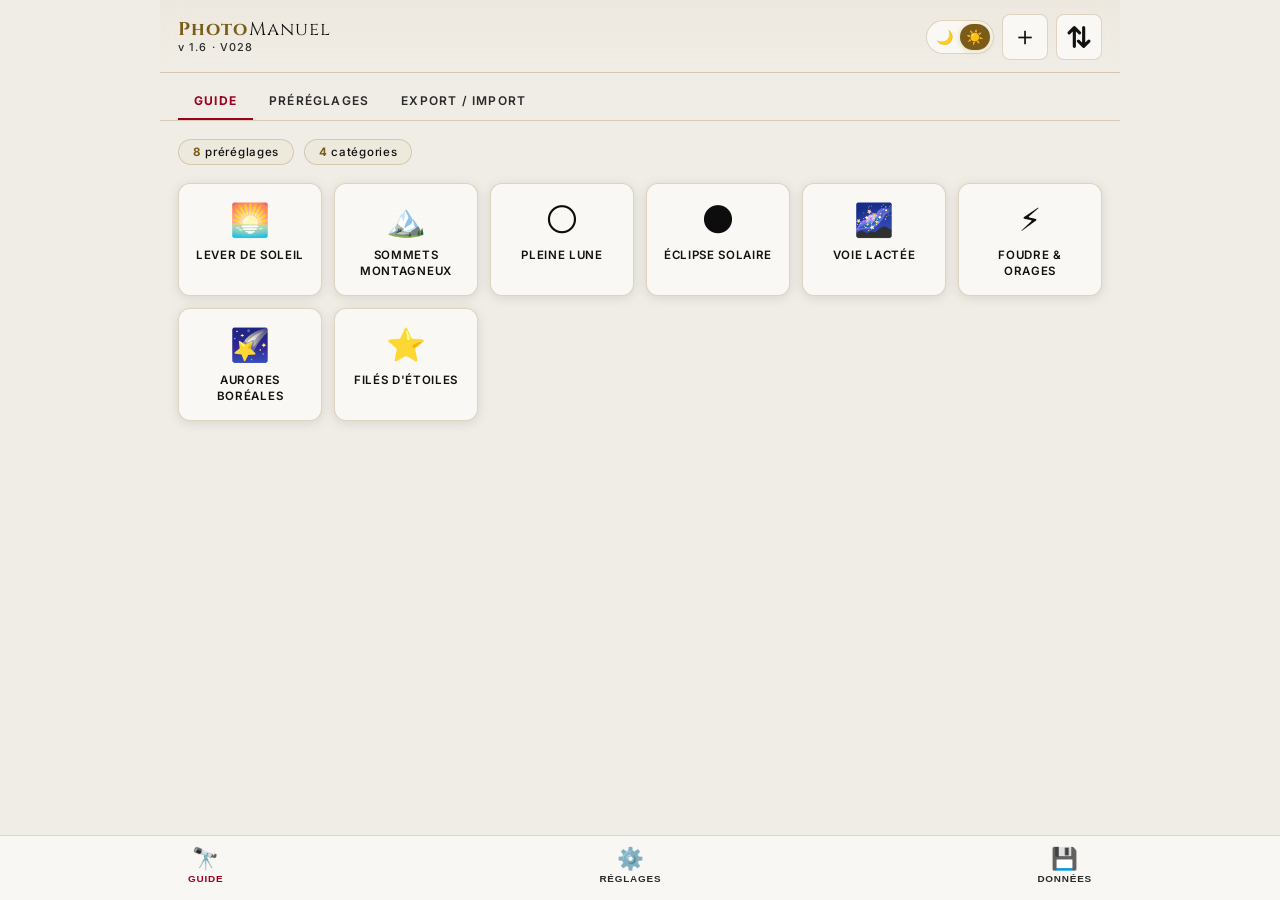
==== commit a130257d: "Add files via upload" ====
--- a/index.html
+++ b/index.html
@@ -1,3 +1,4 @@
+<!-- 2026-09-25 21:55 (Paris) — V028 — Fiche détail « Ouverture » (js/control-data.js) : bulle encadrant le schéma remplacée par un simple rectangle à coins arrondis (recentré sur molette/commutateurs) ; affichage du schéma nettement agrandi (css/styles.css, colonne média 44%→58%, suppression du plafond de largeur du SVG). En-tête : V027→V028. -->
 <!-- 2026-09-20 01:22 (Paris) — V025 — (1) Flèches de navigation agrandies : boutons import/export (data-icon="swap") et agrandir du drawer (data-icon="expand") rendus en SVG via ICONS (js/utils.js, injection dans js/init.js). (2) Pop-up fiche détail de contrôle : ajout de #ctrl-overlay/#ctrl-popup + scripts js/control-data.js et js/control-popup.js. (3) En-tête : V023→V025. -->
 <!-- 2026-09-14 01:20 (Paris) — V023 — Ancrage natif de la vue Objectif : ajout des 5 ancres invisibles <circle id="anchor-..."> (ring-focus, ring-zoom, ring-aperture-lens, switch-focus-range, switch-aperture-mode) juste après la balise fermante </g> de lens-hscale-fix, dans le repère final du viewBox (3180×2120) — donc PAS mises à l'échelle une seconde fois par le scale(1.5,1) du groupe. Positions posées par l'utilisateur avec editeur-ancres-vue-objectif.html. La vue Objectif n'est donc plus en repli sur les coordonnées % de CONTROL_COORDS.lens (js/schema-data.js), à l'image des vues avant/arrière. -->
 <!-- 2026-09-13 (Paris) — V022 — Correction de la déformation (compression horizontale) de la vue Objectif : le SVG de l'objectif était dessiné pour un viewBox carré (2120×2120) alors que le sujet réel (objectif zoom) est nettement plus large que haut. On enveloppe désormais tout le contenu du SVG objectif dans un <g id="lens-hscale-fix" transform="scale(1.5,1)"> et on élargit le viewBox en conséquence (0 0 3180 2120, soit ×1.5 en largeur, hauteur inchangée) pour restaurer des proportions réalistes (ratio ~3:2, cohérent avec le ratio de la vue avant qui provient de la même caméra/capteur). Comme la mise à l'échelle est uniforme sur toute la largeur ET appliquée à la fois au contenu et au viewBox, les coordonnées de secours en pourcentage (CONTROL_COORDS.lens dans schema-data.js) restent valides sans aucune modification (une position à x% avant reste à x% après, la transformation étant proportionnelle). Facteur 1.5 = estimation raisonnée (à ajuster visuellement si besoin en modifiant uniquement le scale(1.5,1) ET le viewBox width 3180 en conséquence, ex. scale(1.4,1) → viewBox "0 0 2968 2120"). Voir js/schema-drawer.js (VIEW_VIEWBOX.lens, VIEW_MAX_WIDTH_RATIO.lens) et css/styles.css (#svg-lens-wrap) pour les ajustements associés. -->
@@ -22,7 +23,7 @@
   <header>
     <div class="logo">
       <div class="logo-title">Photo<span>Manuel</span></div>
-      <div class="logo-version">v 1.6 · V025</div>
+      <div class="logo-version">v 1.6 · V028</div>
     </div>
     <div class="header-actions">
       <div class="theme-toggle">
--- a/css/styles.css
+++ b/css/styles.css
@@ -1,3 +1,5 @@
+    /* 2026-09-24 10:20 (Paris) — V027 — (1) .bottom-sheet élargi en mode normal (min(92vw,400px) → min(97vw,430px)) : sur l'écran extérieur replié du ZFold (plus étroit), le libellé "FACE ARRIÈRE" débordait d'1 caractère et demi ; le gain d'environ 15-17px réparti sur les 3 onglets (~2 caractères chacun) corrige le débordement. (2) .ctrl-figure passe en layout 2 colonnes (schéma+légende à gauche via .ctrl-figure-media, 1ère section de texte à droite via .ctrl-figure-intro — contenu injecté par js/control-popup.js), avec repli en 1 colonne sous 420px. */
+    /* 2026-09-20 01:22 (Paris) — V025 — Icônes de navigation agrandies pour smartphone (.btn-icon 46px, .popup-back 46px, .sheet-expand 42px, .sheet-close plus grand, SVG .ico) ; ajout du pop-up fiche détail de contrôle (.ctrl-overlay, .ctrl-figure, .ctrl-context, .ctrl-section, .ctrl-note). */
     /* 2026-09-06 21:39 (Paris) — V014 — Drawer élargi : layout 2 colonnes pour l'onglet Schéma (#schema-legend ~1/3 à gauche, .schema-views-col ~2/3 à droite) afin que le drawer tienne entièrement à l'écran en mode agrandi. */
     /* 2026-09-07 22:05 (Paris) — V015 — Ajout de #svg-lens-wrap{max-width:50%} pour réduire de moitié l'emprise visuelle de la vue objectif (viewBox carré, trop imposant face aux 2 autres schémas rectangulaires). Aucune autre règle modifiée ni supprimée. */
     /* 2026-09-08 23:39 (Paris) — V016 — La règle générique .schema-views-col .svg-wrap{max-width:100%} du mode agrandi écrasait #svg-lens-wrap{max-width:50%} (spécificité CSS plus élevée), rendant la vue objectif trop grande une fois le drawer déplié. Ajout d'une règle plus spécifique .bottom-sheet.expanded ... #svg-lens-wrap{max-width:80%} pour la réduire d'environ 20% dans ce contexte précis. */
@@ -62,7 +64,9 @@
     .logo-title span{color:var(--silver);font-weight:400}
     .logo-version{font-size:.68rem;font-weight:500;letter-spacing:.1em;color:var(--text-dim);margin-top:3px}
     .header-actions{display:flex;gap:8px;align-items:center}
-    .btn-icon{background:var(--bg-card);border:1px solid var(--border);color:var(--silver);border-radius:8px;width:38px;height:38px;display:flex;align-items:center;justify-content:center;cursor:pointer;font-size:1.05rem;transition:all .2s}
+    .btn-icon{background:var(--bg-card);border:1px solid var(--border);color:var(--silver);border-radius:8px;width:46px;height:46px;display:flex;align-items:center;justify-content:center;cursor:pointer;font-size:1.6rem;line-height:1;transition:all .2s}
+    .ico{width:1em;height:1em;stroke:currentColor;fill:none;stroke-width:2.7;stroke-linecap:round;stroke-linejoin:round;display:block}
+    .btn-icon .ico{width:28px;height:28px}
     .btn-icon:hover{border-color:var(--gold);color:var(--gold-light)}
     .theme-toggle{display:flex;align-items:center;background:var(--bg-card);border:1px solid var(--border);border-radius:20px;padding:3px}
     .theme-btn{background:none;border:none;cursor:pointer;width:30px;height:26px;border-radius:16px;font-size:.88rem;display:flex;align-items:center;justify-content:center;transition:all .25s;color:var(--text-dim)}
@@ -89,7 +93,8 @@
     .popup{background:var(--bg-popup);border:1px solid var(--border);border-radius:var(--r);width:100%;max-width:660px;margin:auto;padding:0;animation:fadeSlide .28s ease;box-shadow:var(--shadow-popup);overflow:hidden;position:relative}
     @keyframes fadeSlide{from{opacity:0;transform:translateY(10px)}to{opacity:1;transform:translateY(0)}}
     .popup-header{display:flex;align-items:center;gap:10px;padding:14px 18px 12px;border-bottom:1px solid var(--border);background:linear-gradient(135deg,rgba(196,160,90,.05) 0%,transparent 60%)}
-    .popup-back{background:transparent;border:1px solid var(--border);color:var(--text-dim);border-radius:8px;width:36px;height:36px;display:flex;align-items:center;justify-content:center;cursor:pointer;font-size:1.1rem;transition:all .2s;flex-shrink:0}
+    .popup-back{background:transparent;border:1px solid var(--border);color:var(--text-dim);border-radius:8px;width:46px;height:46px;display:flex;align-items:center;justify-content:center;cursor:pointer;font-size:1.1rem;transition:all .2s;flex-shrink:0}
+    .popup-back .ico{width:30px;height:30px;stroke-width:3}
     .popup-back:hover{border-color:var(--active-tab);color:var(--active-tab)}
     .popup-title-block{flex:1;min-width:0}
     .popup-title{font-family:'Cinzel',serif;font-size:1rem;font-weight:700;color:var(--gold-light);white-space:nowrap;overflow:hidden;text-overflow:ellipsis}
@@ -103,6 +108,33 @@
     .conditions-select:focus{border-color:var(--focus-color)}
     .conditions-select option{background:var(--bg-card);color:var(--text)}
     .popup-body{padding:16px 18px 20px}
+
+    /* ══ POP-UP FICHE DÉTAIL D'UN CONTRÔLE (au-dessus du drawer, z 300) ══ */
+    .ctrl-overlay{position:fixed;inset:0;z-index:350;background:rgba(0,0,0,.7);backdrop-filter:blur(4px);display:none;align-items:flex-start;justify-content:center;padding:16px;overflow-y:auto}
+    .ctrl-overlay.open{display:flex}
+    .ctrl-context{display:flex;flex-direction:column;gap:2px;background:var(--bg-param);border:1px solid var(--border-param);border-left:3px solid var(--gold);border-radius:8px;padding:8px 12px;margin-bottom:14px}
+    .ctrl-context-label{font-size:.66rem;font-weight:700;letter-spacing:.1em;text-transform:uppercase;color:var(--text-dim)}
+    .ctrl-context-val{font-size:1rem;font-weight:700;color:var(--gold-light)}
+    [data-theme="light"] .ctrl-context-val{color:var(--gold)}
+    .ctrl-figure{margin:0 0 16px;background:rgba(0,0,0,.15);border:1px solid var(--border);border-radius:10px;padding:14px 12px 12px;display:flex;gap:14px;align-items:flex-start;text-align:left}
+    [data-theme="light"] .ctrl-figure{background:rgba(0,0,0,.04)}
+    .ctrl-figure-media{flex:0 0 44%;max-width:44%;text-align:center}
+    .ctrl-figure-media svg{display:block;width:100%;max-width:240px;height:auto;margin:0 auto}
+    .ctrl-figure-caption{font-size:.78rem;color:var(--text-dim);margin-top:8px;line-height:1.4;text-align:center}
+    .ctrl-figure-intro{flex:1;min-width:0}
+    .ctrl-figure-intro .ctrl-section-title{margin-top:2px}
+    .ctrl-figure-intro .ctrl-list{margin-bottom:0}
+    @media(max-width:300px){
+      .ctrl-figure{flex-direction:column}
+      .ctrl-figure-media{flex:1 1 auto;max-width:100%}
+    }
+    .ctrl-section{margin-bottom:14px}
+    .ctrl-section-title{font-size:.72rem;font-weight:700;letter-spacing:.1em;text-transform:uppercase;color:var(--gold);margin-bottom:6px}
+    [data-theme="light"] .ctrl-section-title{color:var(--amber)}
+    .ctrl-list{list-style:none;display:flex;flex-direction:column;gap:6px}
+    .ctrl-list li{display:flex;gap:10px;font-size:.9rem;color:var(--tip-text);line-height:1.5}
+    .ctrl-list li::before{content:'▸';color:var(--gold-dim);flex-shrink:0}
+    .ctrl-note{margin-top:14px;font-size:.75rem;font-style:italic;color:var(--text-dim);border-top:1px dashed var(--border);padding-top:10px}
 
     /* Params */
     .params-grid{display:grid;grid-template-columns:repeat(auto-fill,minmax(140px,1fr));gap:10px;margin-bottom:16px}
@@ -153,7 +185,7 @@
       background:var(--bg-card);
       border-left:1px solid var(--border);
       border-radius:0;
-      width:min(92vw, 400px);
+      width:min(97vw, 430px);
       height:100%;overflow-y:auto;
       padding:0 0 32px;
       animation:drawerIn .32s cubic-bezier(.4,0,.2,1);
@@ -181,7 +213,7 @@
     .sheet-title{font-family:'Cinzel',serif;font-size:.88rem;font-weight:700;color:var(--gold-light);letter-spacing:.04em;line-height:1.3}
     [data-theme="light"] .sheet-title{color:var(--gold)}
     .sheet-subtitle{font-size:.75rem;color:var(--text-dim);margin-top:3px;line-height:1.4}
-    .sheet-close{background:none;border:none;color:var(--text-dim);font-size:1.3rem;cursor:pointer;padding:0 4px;flex-shrink:0}
+    .sheet-close{background:none;border:none;color:var(--text-dim);font-size:1.8rem;line-height:1;cursor:pointer;padding:4px 8px;flex-shrink:0}
     .sheet-close:hover{color:var(--text)}
 
     .sheet-body{padding:14px 16px 20px;flex:1;overflow-y:auto}
@@ -207,7 +239,8 @@
     .anno-overlay-svg{position:absolute;inset:0;width:100%;height:100%;pointer-events:none;overflow:visible;z-index:4}
 
     /* Onglets de vue */
-    .sheet-view-tabs{display:flex;gap:0;border-bottom:1px solid var(--border);background:rgba(196,160,90,.02);flex-shrink:0}
+    .sheet-view-tabs{display:flex;gap:0;border-bottom:1px solid var(--border);background:rgba(196,160,90,.02);flex-shrink:0;overflow-x:auto}
+    .sheet-view-tabs::-webkit-scrollbar{height:3px}
     .svt{font-size:.68rem;font-weight:600;letter-spacing:.08em;text-transform:uppercase;
       color:var(--text-dim);padding:8px 12px;cursor:pointer;border:none;
       border-bottom:2px solid transparent;background:none;transition:all .2s;white-space:nowrap;flex:1;text-align:center}
@@ -217,7 +250,12 @@
     .schema-view{display:none}.schema-view.active{display:block}
     /* ── Onglets drawer ── */
     .drawer-tab{display:none}.drawer-tab.active{display:block}
-    .schema-sub-tabs{display:flex;gap:0;border-bottom:1px solid var(--border);background:rgba(196,160,90,.02);margin-bottom:10px}
+    /* V027 : overflow-x:auto en filet de sécurité — les .svt (flex:1, white-space:nowrap) ne peuvent pas rétrécir
+       sous leur largeur de texte (min-width:auto par défaut sur les flex-items) ; sans ce conteneur de défilement,
+       un débordement s'échappe de TOUTE la mise en page (jusqu'au bord de l'écran, cf. bug "Face arrière" replié)
+       plutôt que de rester contenu et scrollable dans la barre d'onglets elle-même. Même principe que .cond-tabs-header. */
+    .schema-sub-tabs{display:flex;gap:0;border-bottom:1px solid var(--border);background:rgba(196,160,90,.02);margin-bottom:10px;overflow-x:auto}
+    .schema-sub-tabs::-webkit-scrollbar{height:3px}
 
     /* ── Écran LCD simulé ── */
     .lcd-screen{
@@ -319,11 +357,12 @@
     /* ── Bouton expand drawer ── */
     .sheet-expand{
       background:none;border:1px solid var(--border);color:var(--text-dim);
-      border-radius:6px;width:30px;height:30px;display:flex;align-items:center;
+      border-radius:8px;width:42px;height:42px;display:flex;align-items:center;
       justify-content:center;cursor:pointer;font-size:1rem;margin-right:6px;
       transition:all .2s;flex-shrink:0;
     }
     .sheet-expand:hover{border-color:var(--gold);color:var(--gold)}
+    .sheet-expand .ico{width:24px;height:24px}
     /* Drawer élargi (mode ZFold déplié) */
     .bottom-sheet.expanded{width:min(98vw,720px)!important}
     /* ── Onglet Schéma en mode élargi : 2 colonnes (légende ~1/3 gauche, vues ~2/3 droite) ── */
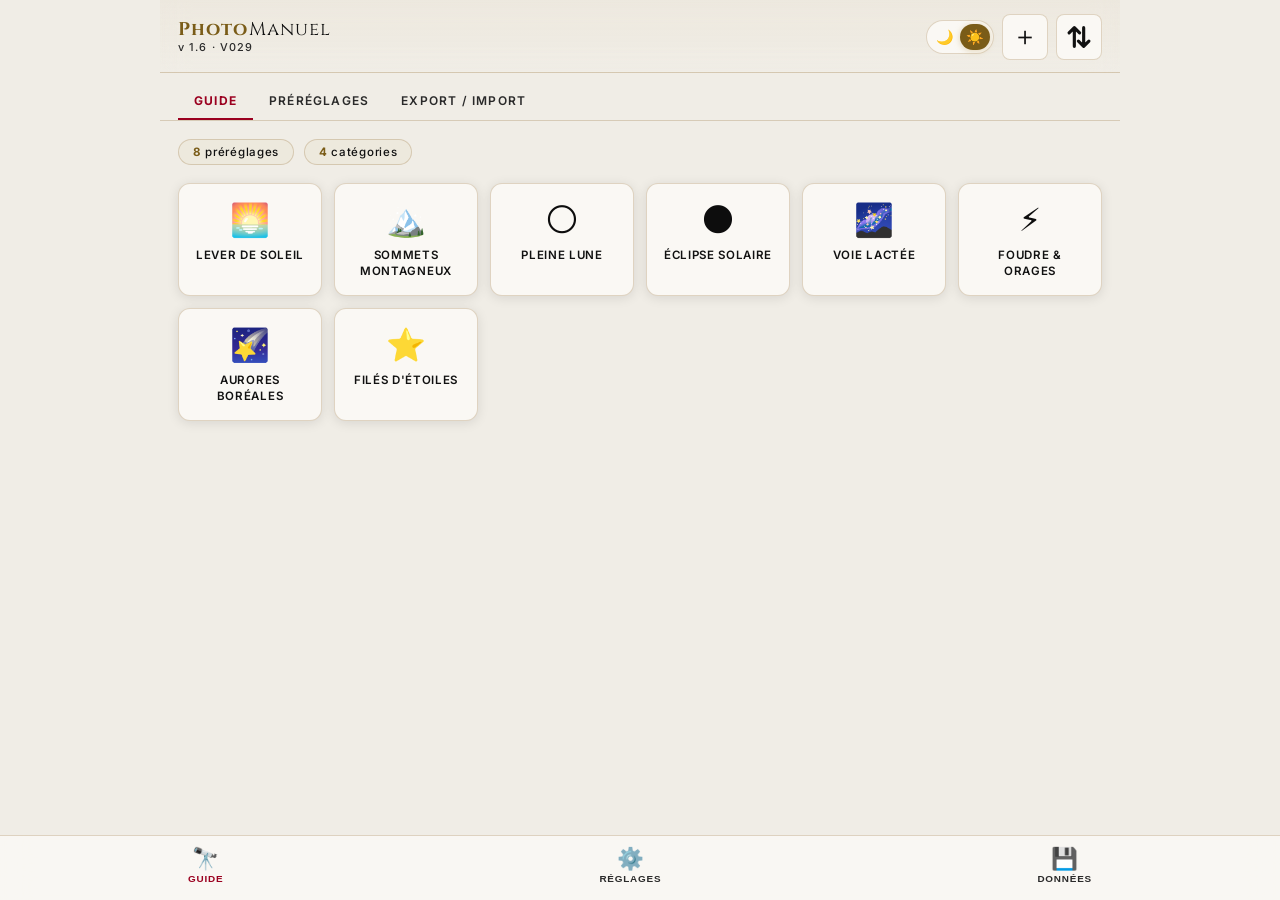
==== commit 0cd2c1ec: "Add files via upload" ====
--- a/index.html
+++ b/index.html
@@ -1,3 +1,4 @@
+<!-- 2026-09-25 22:40 (Paris) — V029 — Fiche détail « Ouverture » : schéma encore agrandi (css/styles.css : popup dédié 900px, colonne média 58%→74%, seuil de repli 1-colonne 300px→480px) ; légende et texte corrigés (bague au centre, 2 repères du commutateur cités, curseur précisé en tête du texte de droite) — js/control-data.js. En-tête : V028→V029. -->
 <!-- 2026-09-25 21:55 (Paris) — V028 — Fiche détail « Ouverture » (js/control-data.js) : bulle encadrant le schéma remplacée par un simple rectangle à coins arrondis (recentré sur molette/commutateurs) ; affichage du schéma nettement agrandi (css/styles.css, colonne média 44%→58%, suppression du plafond de largeur du SVG). En-tête : V027→V028. -->
 <!-- 2026-09-20 01:22 (Paris) — V025 — (1) Flèches de navigation agrandies : boutons import/export (data-icon="swap") et agrandir du drawer (data-icon="expand") rendus en SVG via ICONS (js/utils.js, injection dans js/init.js). (2) Pop-up fiche détail de contrôle : ajout de #ctrl-overlay/#ctrl-popup + scripts js/control-data.js et js/control-popup.js. (3) En-tête : V023→V025. -->
 <!-- 2026-09-14 01:20 (Paris) — V023 — Ancrage natif de la vue Objectif : ajout des 5 ancres invisibles <circle id="anchor-..."> (ring-focus, ring-zoom, ring-aperture-lens, switch-focus-range, switch-aperture-mode) juste après la balise fermante </g> de lens-hscale-fix, dans le repère final du viewBox (3180×2120) — donc PAS mises à l'échelle une seconde fois par le scale(1.5,1) du groupe. Positions posées par l'utilisateur avec editeur-ancres-vue-objectif.html. La vue Objectif n'est donc plus en repli sur les coordonnées % de CONTROL_COORDS.lens (js/schema-data.js), à l'image des vues avant/arrière. -->
@@ -23,7 +24,7 @@
   <header>
     <div class="logo">
       <div class="logo-title">Photo<span>Manuel</span></div>
-      <div class="logo-version">v 1.6 · V028</div>
+      <div class="logo-version">v 1.6 · V029</div>
     </div>
     <div class="header-actions">
       <div class="theme-toggle">
--- a/css/styles.css
+++ b/css/styles.css
@@ -1,3 +1,5 @@
+    /* 2026-09-25 22:40 (Paris) — V029 — Schéma de fiche contrôle encore agrandi (≥80% vs V028, mesuré via Playwright) : (1) popup/pading dédiés aux fiches contrôle resserrés (.ctrl-overlay padding 16px→6px, .ctrl-overlay .popup max-width 960px, .ctrl-overlay .popup-body padding resserré — sans toucher au popup du préréglage, qui garde ses valeurs d'origine). (2) .ctrl-figure-media n'a plus de fraction fixe (flex:1 1 auto) : l'image prend tout l'espace restant, .ctrl-figure-intro passe à une largeur FIXE de 210px (au lieu d'une fraction qui rétrécissait le texte en même temps que l'image grandissait) — texte lisible quelle que soit la largeur du schéma, y compris en pile (mobile). (3) Seuil de repli en 1 colonne relevé de 300px à 480px : sur la plupart des téléphones (~360-430px de large), le schéma s'affiche donc en pleine largeur au-dessus du texte plutôt que comprimé dans une étroite colonne latérale. */
+    /* 2026-09-25 21:55 (Paris) — V028 — Fiche détail contrôle : schéma nettement agrandi — .ctrl-figure-media passe de 44% à 58% de largeur, .ctrl-figure-media svg perd son plafond max-width:240px (désormais 100% de sa colonne) ; .ctrl-figure-intro réduit d'autant. */
     /* 2026-09-24 10:20 (Paris) — V027 — (1) .bottom-sheet élargi en mode normal (min(92vw,400px) → min(97vw,430px)) : sur l'écran extérieur replié du ZFold (plus étroit), le libellé "FACE ARRIÈRE" débordait d'1 caractère et demi ; le gain d'environ 15-17px réparti sur les 3 onglets (~2 caractères chacun) corrige le débordement. (2) .ctrl-figure passe en layout 2 colonnes (schéma+légende à gauche via .ctrl-figure-media, 1ère section de texte à droite via .ctrl-figure-intro — contenu injecté par js/control-popup.js), avec repli en 1 colonne sous 420px. */
     /* 2026-09-20 01:22 (Paris) — V025 — Icônes de navigation agrandies pour smartphone (.btn-icon 46px, .popup-back 46px, .sheet-expand 42px, .sheet-close plus grand, SVG .ico) ; ajout du pop-up fiche détail de contrôle (.ctrl-overlay, .ctrl-figure, .ctrl-context, .ctrl-section, .ctrl-note). */
     /* 2026-09-06 21:39 (Paris) — V014 — Drawer élargi : layout 2 colonnes pour l'onglet Schéma (#schema-legend ~1/3 à gauche, .schema-views-col ~2/3 à droite) afin que le drawer tienne entièrement à l'écran en mode agrandi. */
@@ -110,23 +112,26 @@
     .popup-body{padding:16px 18px 20px}
 
     /* ══ POP-UP FICHE DÉTAIL D'UN CONTRÔLE (au-dessus du drawer, z 300) ══ */
-    .ctrl-overlay{position:fixed;inset:0;z-index:350;background:rgba(0,0,0,.7);backdrop-filter:blur(4px);display:none;align-items:flex-start;justify-content:center;padding:16px;overflow-y:auto}
+    .ctrl-overlay{position:fixed;inset:0;z-index:350;background:rgba(0,0,0,.7);backdrop-filter:blur(4px);display:none;align-items:flex-start;justify-content:center;padding:6px;overflow-y:auto}
     .ctrl-overlay.open{display:flex}
+    .ctrl-overlay .popup{max-width:960px}
+    .ctrl-overlay .popup-body{padding:12px 10px 16px}
     .ctrl-context{display:flex;flex-direction:column;gap:2px;background:var(--bg-param);border:1px solid var(--border-param);border-left:3px solid var(--gold);border-radius:8px;padding:8px 12px;margin-bottom:14px}
     .ctrl-context-label{font-size:.66rem;font-weight:700;letter-spacing:.1em;text-transform:uppercase;color:var(--text-dim)}
     .ctrl-context-val{font-size:1rem;font-weight:700;color:var(--gold-light)}
     [data-theme="light"] .ctrl-context-val{color:var(--gold)}
-    .ctrl-figure{margin:0 0 16px;background:rgba(0,0,0,.15);border:1px solid var(--border);border-radius:10px;padding:14px 12px 12px;display:flex;gap:14px;align-items:flex-start;text-align:left}
+    .ctrl-figure{margin:0 0 16px;background:rgba(0,0,0,.15);border:1px solid var(--border);border-radius:10px;padding:10px 6px 8px;display:flex;gap:10px;align-items:flex-start;text-align:left}
     [data-theme="light"] .ctrl-figure{background:rgba(0,0,0,.04)}
-    .ctrl-figure-media{flex:0 0 44%;max-width:44%;text-align:center}
-    .ctrl-figure-media svg{display:block;width:100%;max-width:240px;height:auto;margin:0 auto}
+    .ctrl-figure-media{flex:1 1 auto;min-width:0;text-align:center}
+    .ctrl-figure-intro{flex:0 0 210px;max-width:210px}
+    .ctrl-figure-media svg{display:block;width:100%;max-width:none;height:auto;margin:0 auto}
     .ctrl-figure-caption{font-size:.78rem;color:var(--text-dim);margin-top:8px;line-height:1.4;text-align:center}
-    .ctrl-figure-intro{flex:1;min-width:0}
     .ctrl-figure-intro .ctrl-section-title{margin-top:2px}
     .ctrl-figure-intro .ctrl-list{margin-bottom:0}
-    @media(max-width:300px){
+    @media(max-width:480px){
       .ctrl-figure{flex-direction:column}
       .ctrl-figure-media{flex:1 1 auto;max-width:100%}
+      .ctrl-figure-intro{flex:1 1 auto;max-width:100%}
     }
     .ctrl-section{margin-bottom:14px}
     .ctrl-section-title{font-size:.72rem;font-weight:700;letter-spacing:.1em;text-transform:uppercase;color:var(--gold);margin-bottom:6px}
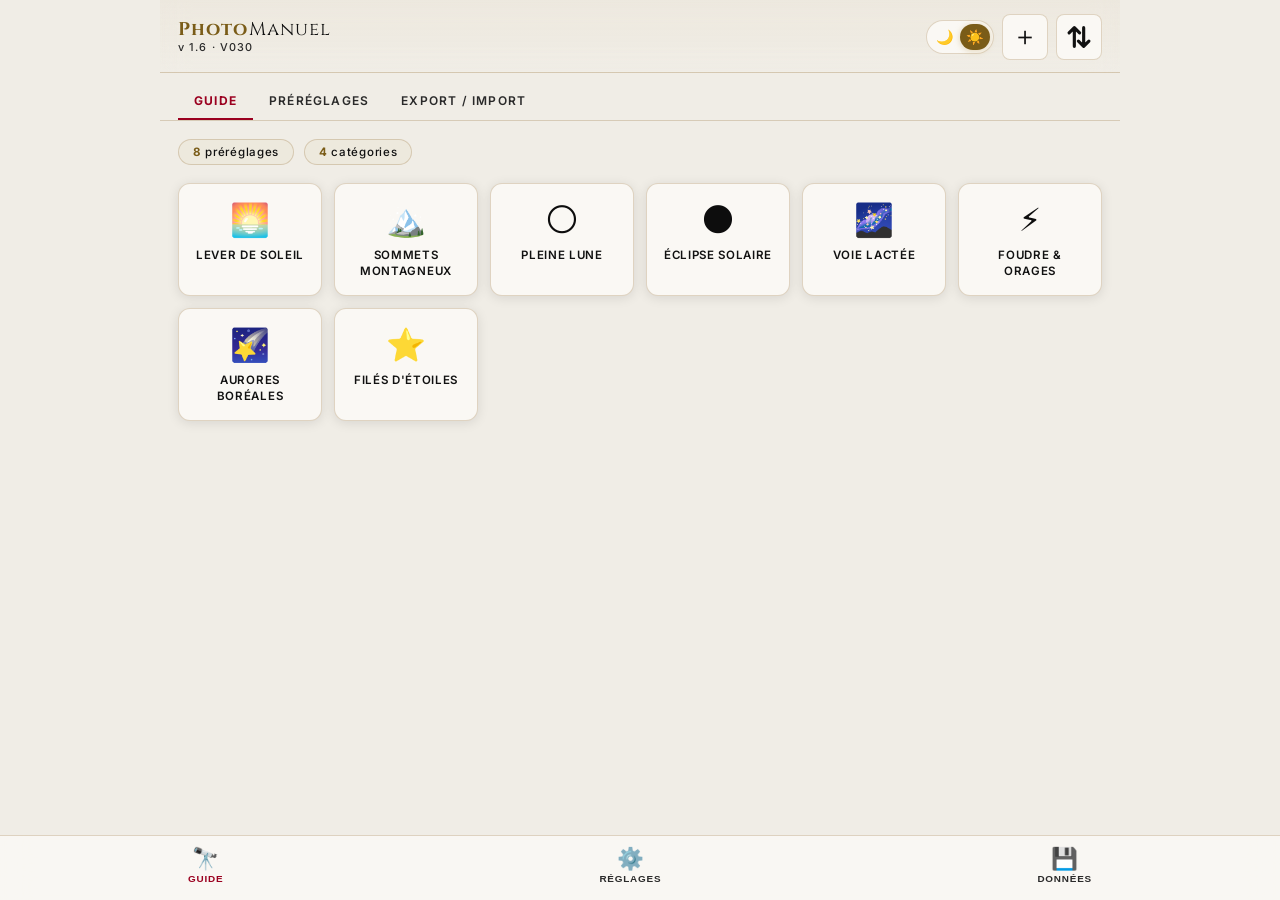
==== commit 445a8e7e: "Add files via upload" ====
--- a/index.html
+++ b/index.html
@@ -1,3 +1,4 @@
+<!-- 2026-09-26 20:05 (Paris) — V030 — Fiche détail « Ouverture » : cause racine de la taille du schéma trouvée et corrigée — viewBox du SVG resserré sur le contenu réellement dessiné (js/control-data.js), qui n'occupait qu'une petite portion du canvas d'origine (0 0 2048 1446) quelle que soit la taille CSS du cadre. Retour à une mise en page 2 colonnes équilibrée ~50/50 (css/styles.css), le schéma remplit désormais réellement sa moitié. En-tête : V029→V030. -->
 <!-- 2026-09-25 22:40 (Paris) — V029 — Fiche détail « Ouverture » : schéma encore agrandi (css/styles.css : popup dédié 900px, colonne média 58%→74%, seuil de repli 1-colonne 300px→480px) ; légende et texte corrigés (bague au centre, 2 repères du commutateur cités, curseur précisé en tête du texte de droite) — js/control-data.js. En-tête : V028→V029. -->
 <!-- 2026-09-25 21:55 (Paris) — V028 — Fiche détail « Ouverture » (js/control-data.js) : bulle encadrant le schéma remplacée par un simple rectangle à coins arrondis (recentré sur molette/commutateurs) ; affichage du schéma nettement agrandi (css/styles.css, colonne média 44%→58%, suppression du plafond de largeur du SVG). En-tête : V027→V028. -->
 <!-- 2026-09-20 01:22 (Paris) — V025 — (1) Flèches de navigation agrandies : boutons import/export (data-icon="swap") et agrandir du drawer (data-icon="expand") rendus en SVG via ICONS (js/utils.js, injection dans js/init.js). (2) Pop-up fiche détail de contrôle : ajout de #ctrl-overlay/#ctrl-popup + scripts js/control-data.js et js/control-popup.js. (3) En-tête : V023→V025. -->
@@ -24,7 +25,7 @@
   <header>
     <div class="logo">
       <div class="logo-title">Photo<span>Manuel</span></div>
-      <div class="logo-version">v 1.6 · V029</div>
+      <div class="logo-version">v 1.6 · V030</div>
     </div>
     <div class="header-actions">
       <div class="theme-toggle">
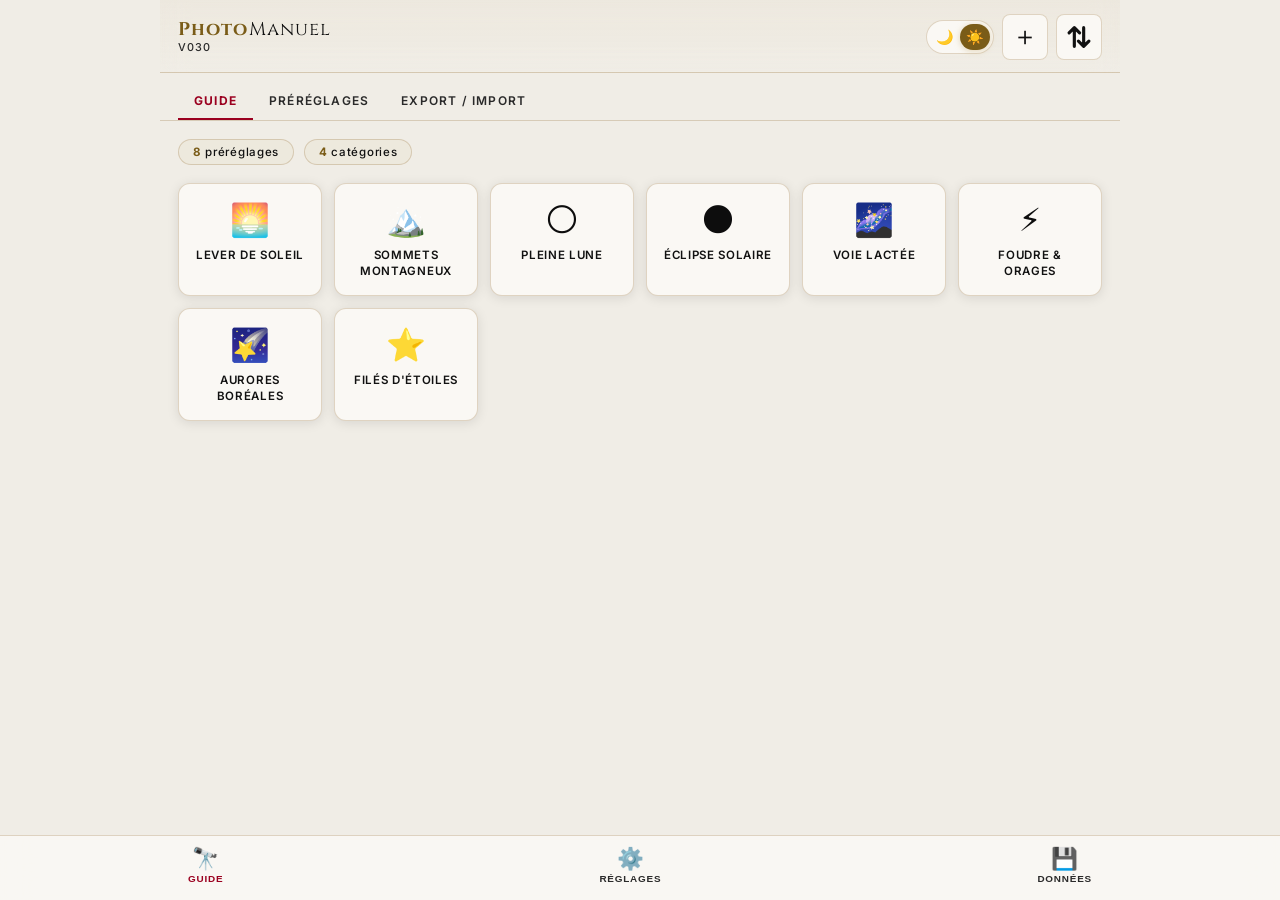
==== commit f7c3fcf7: "Update logo version display in index.html" ====
--- a/index.html
+++ b/index.html
@@ -1,3 +1,4 @@
+<!-- 2026-09-27 20:45 (Paris) - V031 - Fichier js/control-data.js : Modification du style (pointillés, épaisseur, largeur, couleur et opacité) du cadre entourant le schéma du zoom des commutateurs -->
 <!-- 2026-09-26 20:05 (Paris) — V030 — Fiche détail « Ouverture » : cause racine de la taille du schéma trouvée et corrigée — viewBox du SVG resserré sur le contenu réellement dessiné (js/control-data.js), qui n'occupait qu'une petite portion du canvas d'origine (0 0 2048 1446) quelle que soit la taille CSS du cadre. Retour à une mise en page 2 colonnes équilibrée ~50/50 (css/styles.css), le schéma remplit désormais réellement sa moitié. En-tête : V029→V030. -->
 <!-- 2026-09-25 22:40 (Paris) — V029 — Fiche détail « Ouverture » : schéma encore agrandi (css/styles.css : popup dédié 900px, colonne média 58%→74%, seuil de repli 1-colonne 300px→480px) ; légende et texte corrigés (bague au centre, 2 repères du commutateur cités, curseur précisé en tête du texte de droite) — js/control-data.js. En-tête : V028→V029. -->
 <!-- 2026-09-25 21:55 (Paris) — V028 — Fiche détail « Ouverture » (js/control-data.js) : bulle encadrant le schéma remplacée par un simple rectangle à coins arrondis (recentré sur molette/commutateurs) ; affichage du schéma nettement agrandi (css/styles.css, colonne média 44%→58%, suppression du plafond de largeur du SVG). En-tête : V027→V028. -->
@@ -25,7 +26,7 @@
   <header>
     <div class="logo">
       <div class="logo-title">Photo<span>Manuel</span></div>
-      <div class="logo-version">v 1.6 · V030</div>
+      <div class="logo-version">V030</div>
     </div>
     <div class="header-actions">
       <div class="theme-toggle">
--- a/css/styles.css
+++ b/css/styles.css
@@ -1,4 +1,4 @@
-    /* 2026-09-25 22:40 (Paris) — V029 — Schéma de fiche contrôle encore agrandi (≥80% vs V028, mesuré via Playwright) : (1) popup/pading dédiés aux fiches contrôle resserrés (.ctrl-overlay padding 16px→6px, .ctrl-overlay .popup max-width 960px, .ctrl-overlay .popup-body padding resserré — sans toucher au popup du préréglage, qui garde ses valeurs d'origine). (2) .ctrl-figure-media n'a plus de fraction fixe (flex:1 1 auto) : l'image prend tout l'espace restant, .ctrl-figure-intro passe à une largeur FIXE de 210px (au lieu d'une fraction qui rétrécissait le texte en même temps que l'image grandissait) — texte lisible quelle que soit la largeur du schéma, y compris en pile (mobile). (3) Seuil de repli en 1 colonne relevé de 300px à 480px : sur la plupart des téléphones (~360-430px de large), le schéma s'affiche donc en pleine largeur au-dessus du texte plutôt que comprimé dans une étroite colonne latérale. */
+    /* 2026-09-26 20:05 (Paris) — V030 — Le vrai problème de taille du schéma « Ouverture » était le viewBox du SVG (voir js/control-data.js, V030), pas la mise en page CSS : les bidouilles de V029 (colonne texte à largeur fixe très étroite, paddings extrêmement resserrés, popup à 960px) gonflaient surtout du vide autour d'un petit dessin. Retour à une mise en page 2 colonnes simple et équilibrée (~50%/50%), paddings normaux, popup à 780px (confortable sans être extrême) — le schéma remplit maintenant réellement sa moitié grâce au viewBox resserré. */
     /* 2026-09-25 21:55 (Paris) — V028 — Fiche détail contrôle : schéma nettement agrandi — .ctrl-figure-media passe de 44% à 58% de largeur, .ctrl-figure-media svg perd son plafond max-width:240px (désormais 100% de sa colonne) ; .ctrl-figure-intro réduit d'autant. */
     /* 2026-09-24 10:20 (Paris) — V027 — (1) .bottom-sheet élargi en mode normal (min(92vw,400px) → min(97vw,430px)) : sur l'écran extérieur replié du ZFold (plus étroit), le libellé "FACE ARRIÈRE" débordait d'1 caractère et demi ; le gain d'environ 15-17px réparti sur les 3 onglets (~2 caractères chacun) corrige le débordement. (2) .ctrl-figure passe en layout 2 colonnes (schéma+légende à gauche via .ctrl-figure-media, 1ère section de texte à droite via .ctrl-figure-intro — contenu injecté par js/control-popup.js), avec repli en 1 colonne sous 420px. */
     /* 2026-09-20 01:22 (Paris) — V025 — Icônes de navigation agrandies pour smartphone (.btn-icon 46px, .popup-back 46px, .sheet-expand 42px, .sheet-close plus grand, SVG .ico) ; ajout du pop-up fiche détail de contrôle (.ctrl-overlay, .ctrl-figure, .ctrl-context, .ctrl-section, .ctrl-note). */
@@ -112,18 +112,18 @@
     .popup-body{padding:16px 18px 20px}
 
     /* ══ POP-UP FICHE DÉTAIL D'UN CONTRÔLE (au-dessus du drawer, z 300) ══ */
-    .ctrl-overlay{position:fixed;inset:0;z-index:350;background:rgba(0,0,0,.7);backdrop-filter:blur(4px);display:none;align-items:flex-start;justify-content:center;padding:6px;overflow-y:auto}
+    .ctrl-overlay{position:fixed;inset:0;z-index:350;background:rgba(0,0,0,.7);backdrop-filter:blur(4px);display:none;align-items:flex-start;justify-content:center;padding:12px;overflow-y:auto}
     .ctrl-overlay.open{display:flex}
-    .ctrl-overlay .popup{max-width:960px}
-    .ctrl-overlay .popup-body{padding:12px 10px 16px}
+    .ctrl-overlay .popup{max-width:780px}
+    .ctrl-overlay .popup-body{padding:14px 16px 18px}
     .ctrl-context{display:flex;flex-direction:column;gap:2px;background:var(--bg-param);border:1px solid var(--border-param);border-left:3px solid var(--gold);border-radius:8px;padding:8px 12px;margin-bottom:14px}
     .ctrl-context-label{font-size:.66rem;font-weight:700;letter-spacing:.1em;text-transform:uppercase;color:var(--text-dim)}
     .ctrl-context-val{font-size:1rem;font-weight:700;color:var(--gold-light)}
     [data-theme="light"] .ctrl-context-val{color:var(--gold)}
-    .ctrl-figure{margin:0 0 16px;background:rgba(0,0,0,.15);border:1px solid var(--border);border-radius:10px;padding:10px 6px 8px;display:flex;gap:10px;align-items:flex-start;text-align:left}
+    .ctrl-figure{margin:0 0 16px;background:rgba(0,0,0,.15);border:1px solid var(--border);border-radius:10px;padding:14px 12px 12px;display:flex;gap:14px;align-items:flex-start;text-align:left}
     [data-theme="light"] .ctrl-figure{background:rgba(0,0,0,.04)}
-    .ctrl-figure-media{flex:1 1 auto;min-width:0;text-align:center}
-    .ctrl-figure-intro{flex:0 0 210px;max-width:210px}
+    .ctrl-figure-media{flex:1 1 0;min-width:0;text-align:center}
+    .ctrl-figure-intro{flex:1 1 0;min-width:0}
     .ctrl-figure-media svg{display:block;width:100%;max-width:none;height:auto;margin:0 auto}
     .ctrl-figure-caption{font-size:.78rem;color:var(--text-dim);margin-top:8px;line-height:1.4;text-align:center}
     .ctrl-figure-intro .ctrl-section-title{margin-top:2px}
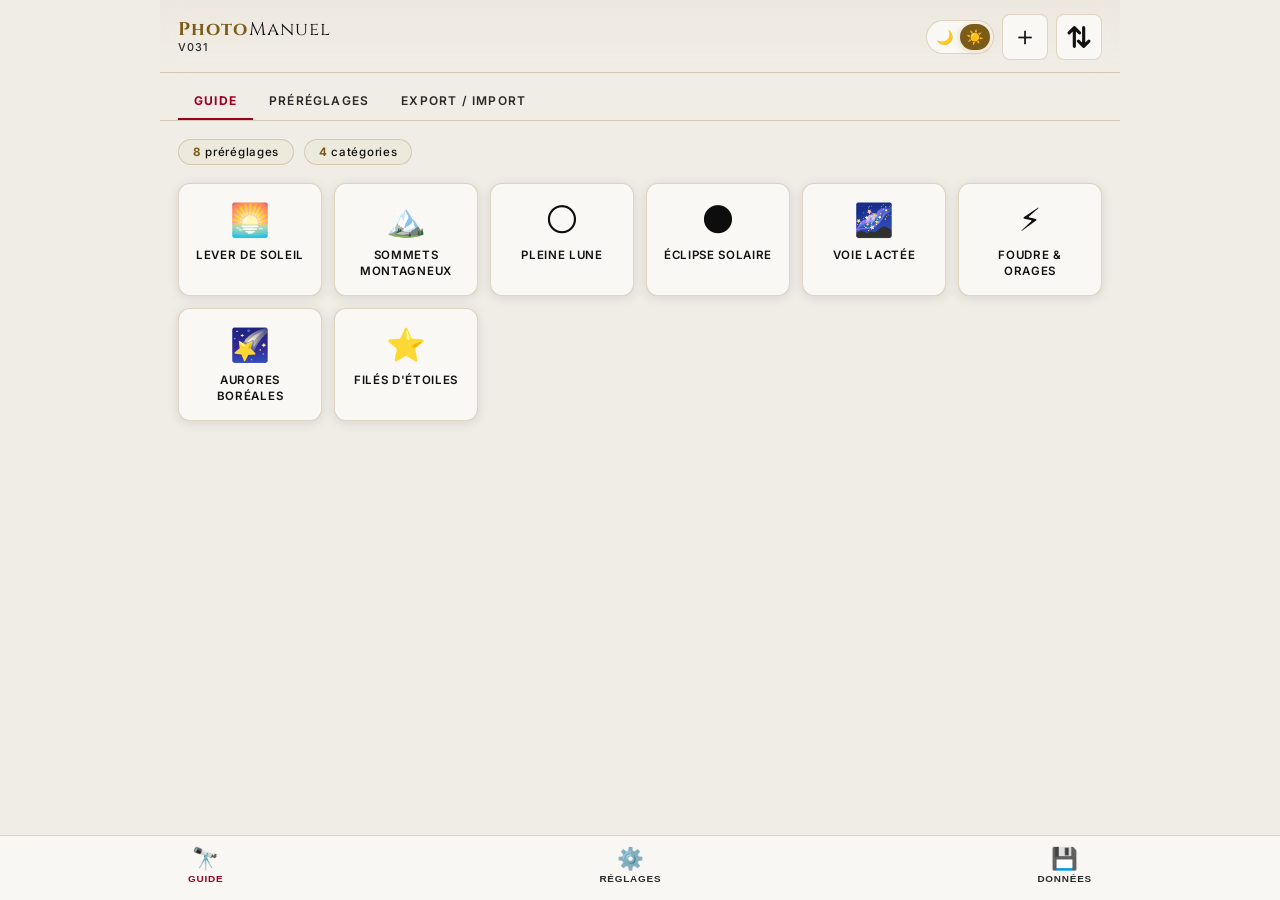
==== commit ba2b5170: "Update logo version from V030 to V031" ====
--- a/index.html
+++ b/index.html
@@ -26,7 +26,7 @@
   <header>
     <div class="logo">
       <div class="logo-title">Photo<span>Manuel</span></div>
-      <div class="logo-version">V030</div>
+      <div class="logo-version">V031</div>
     </div>
     <div class="header-actions">
       <div class="theme-toggle">
